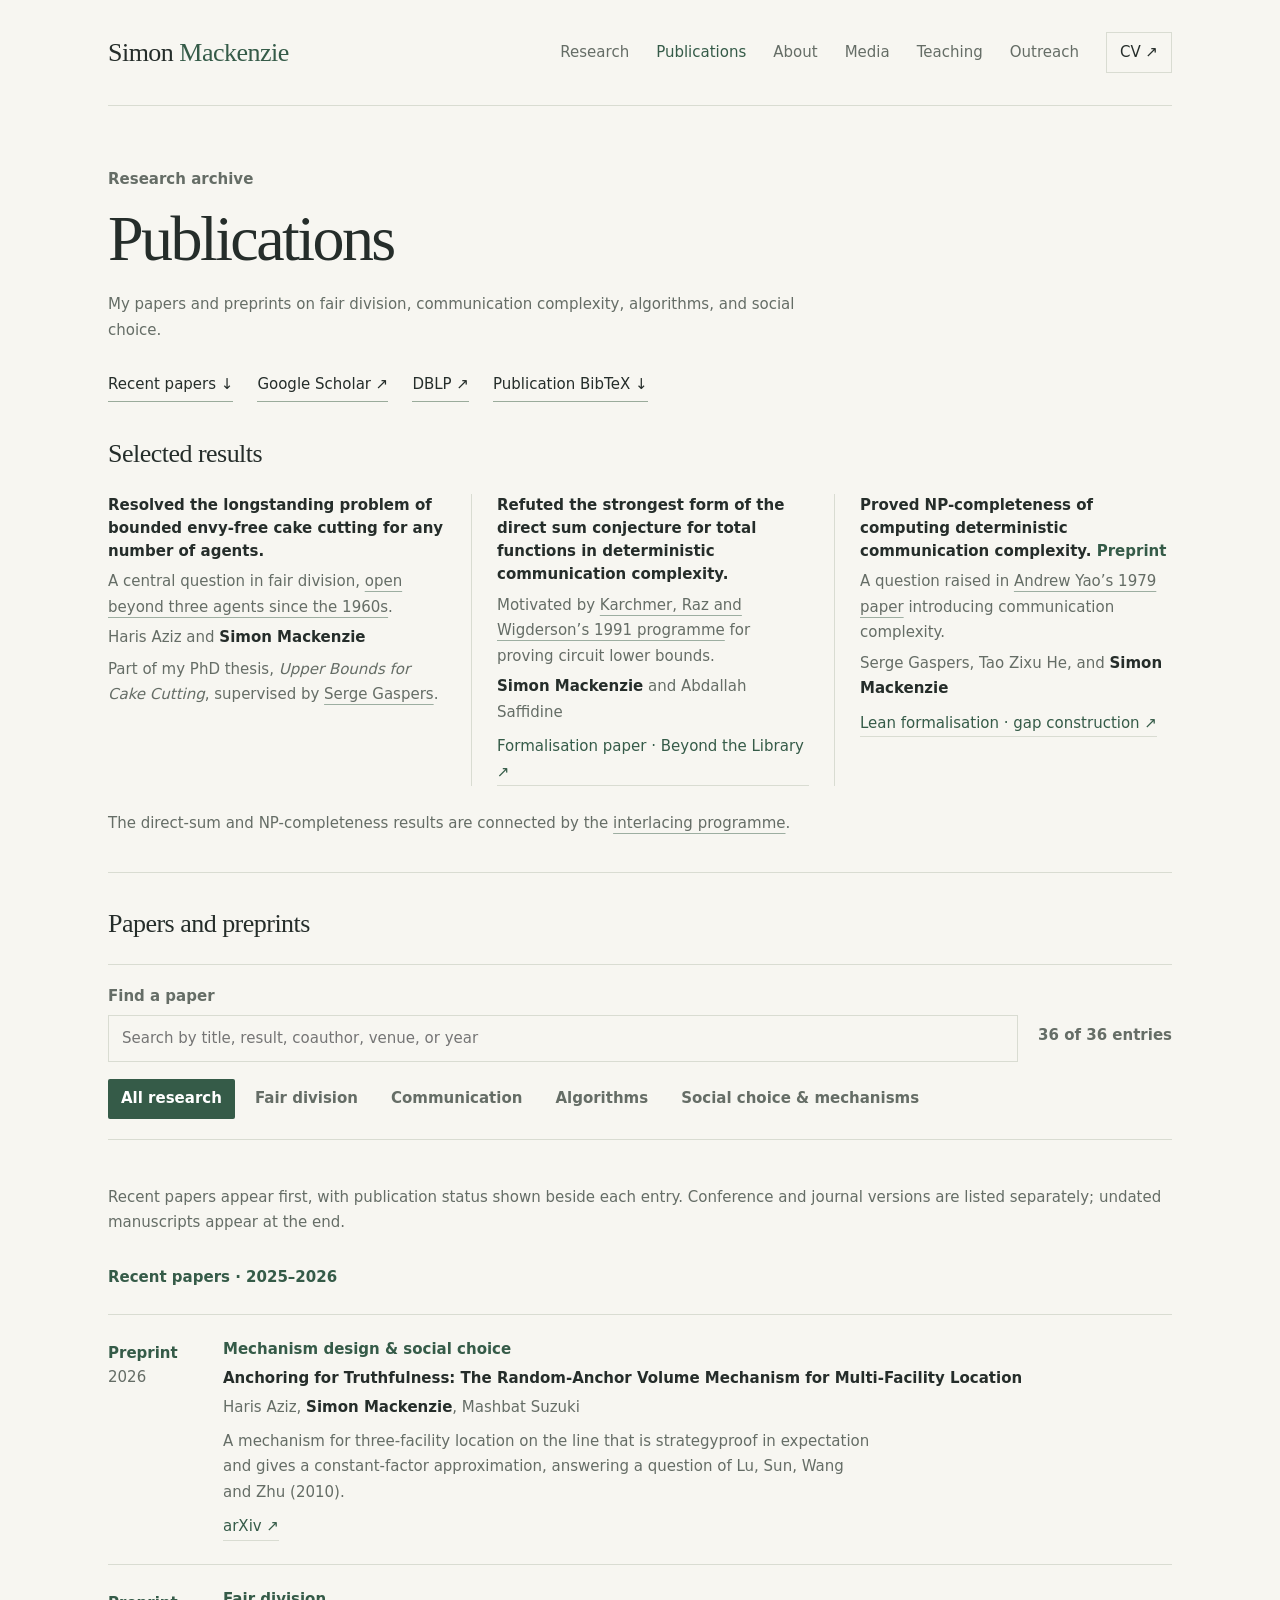
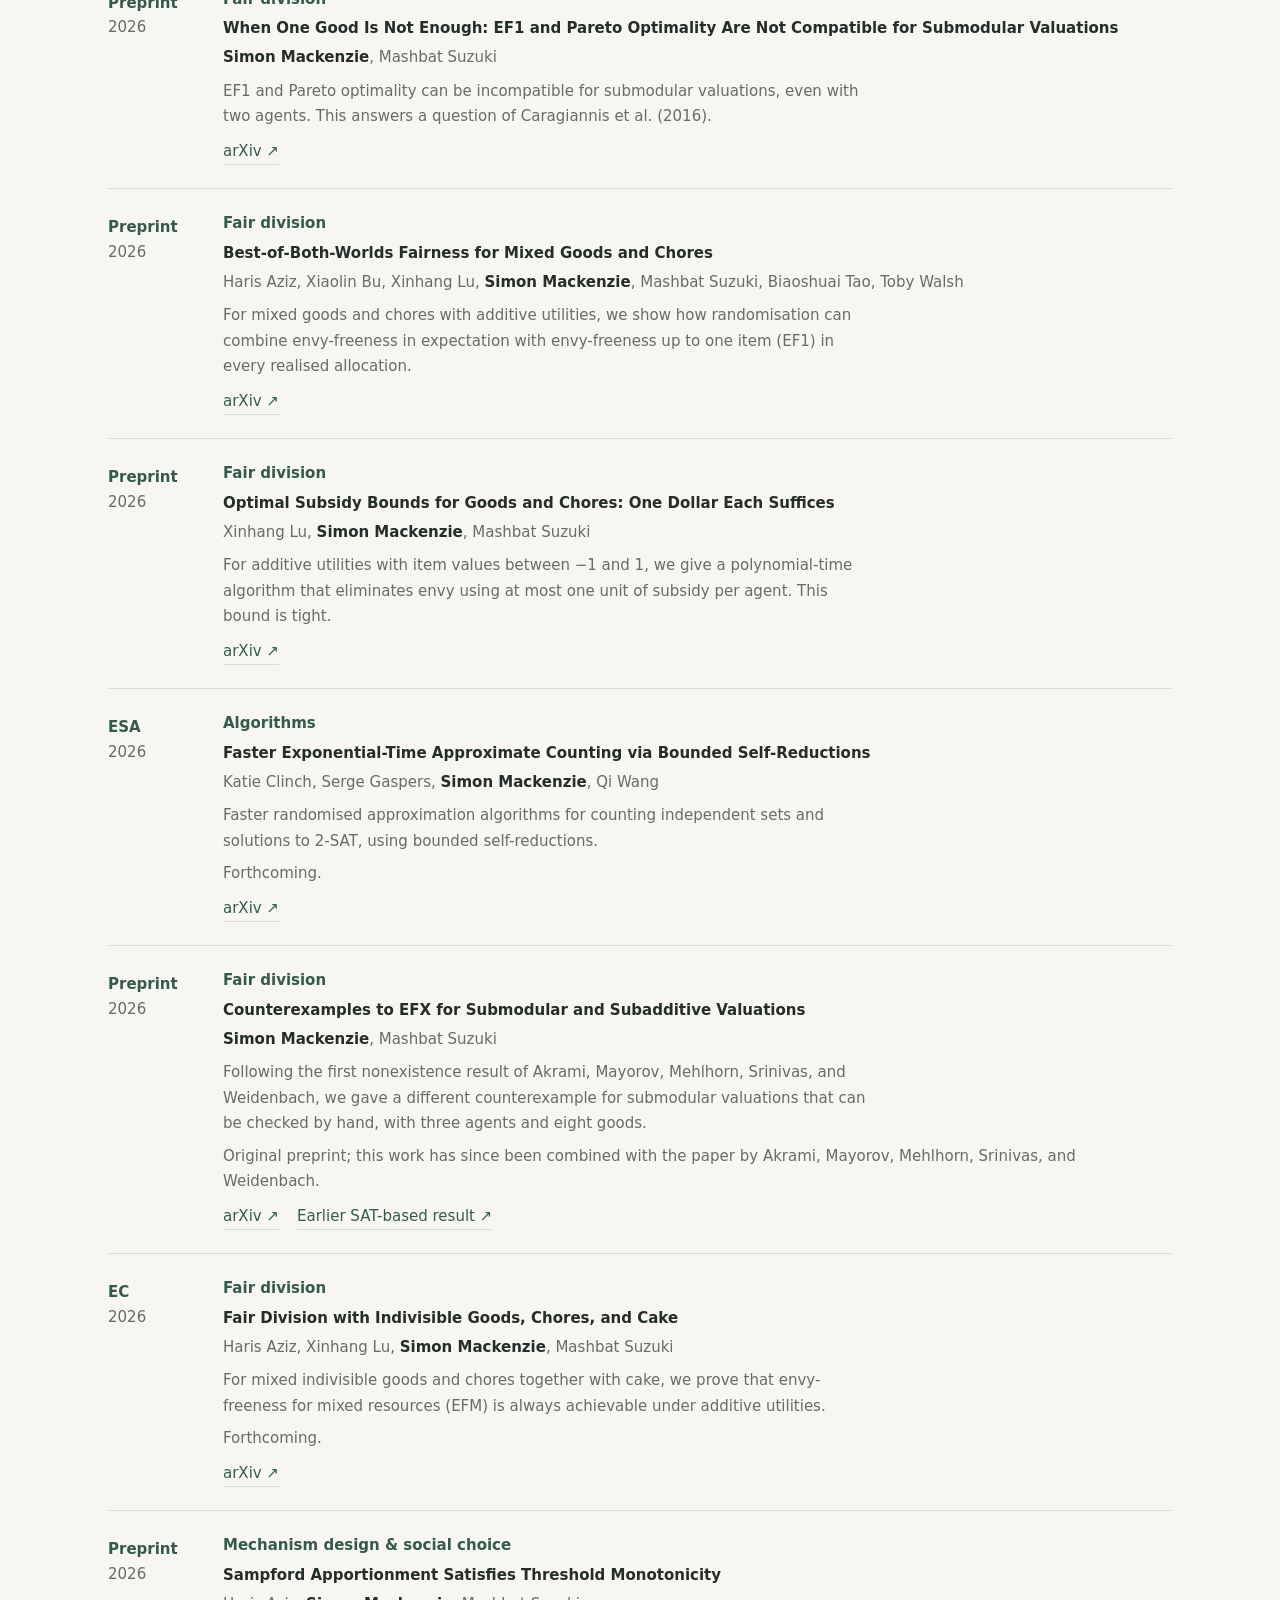
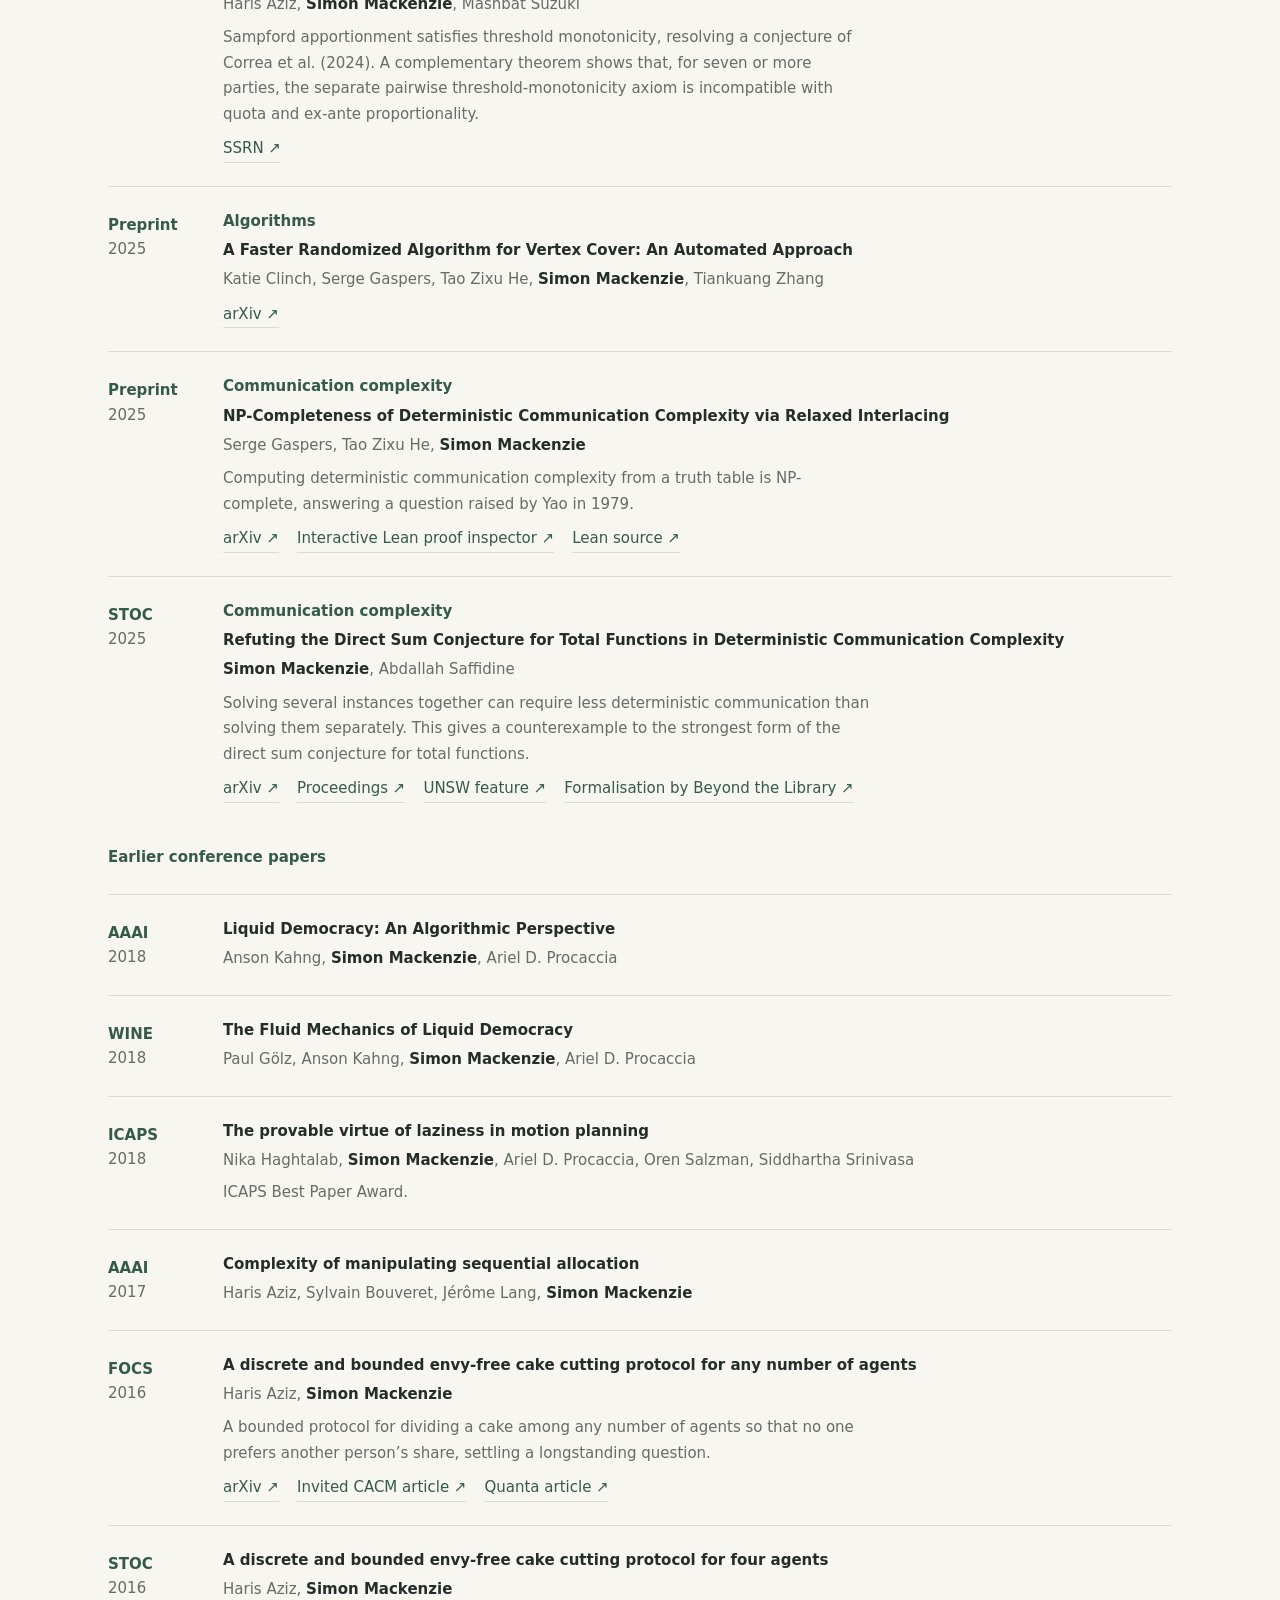
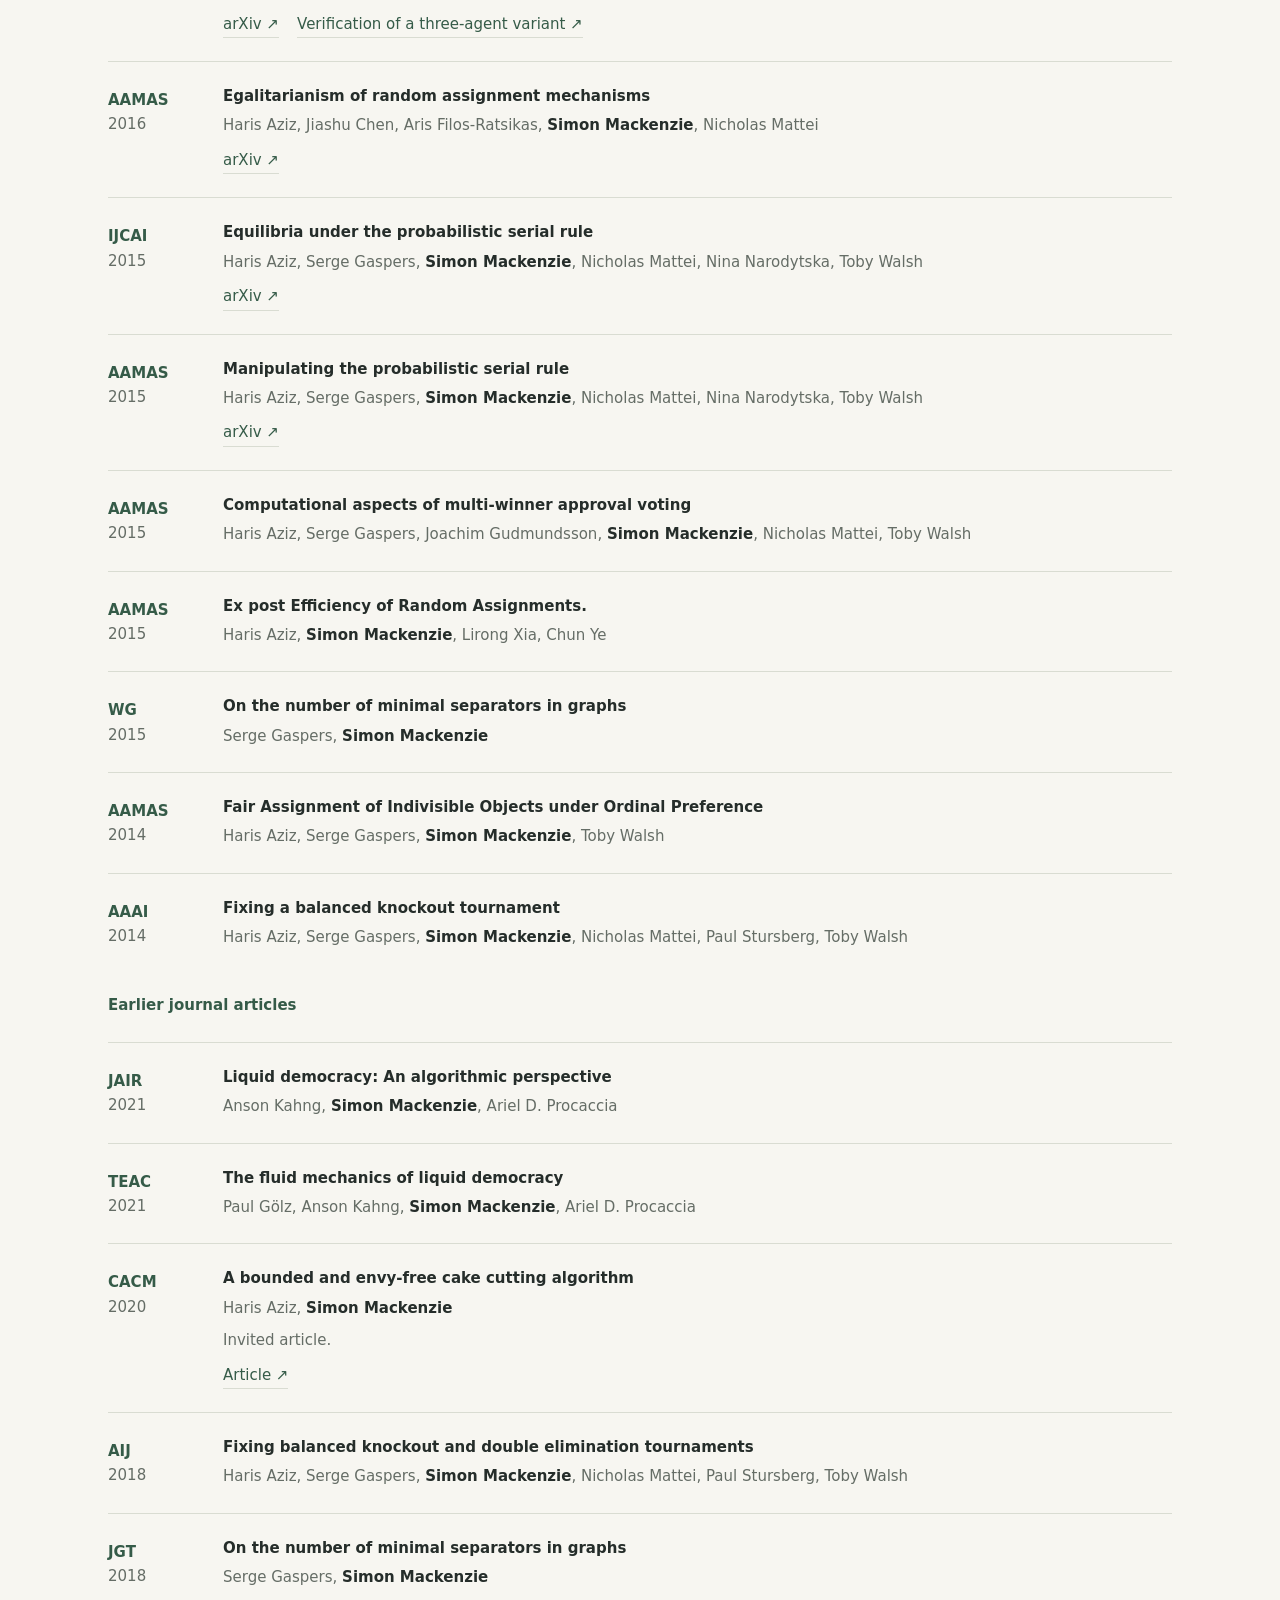
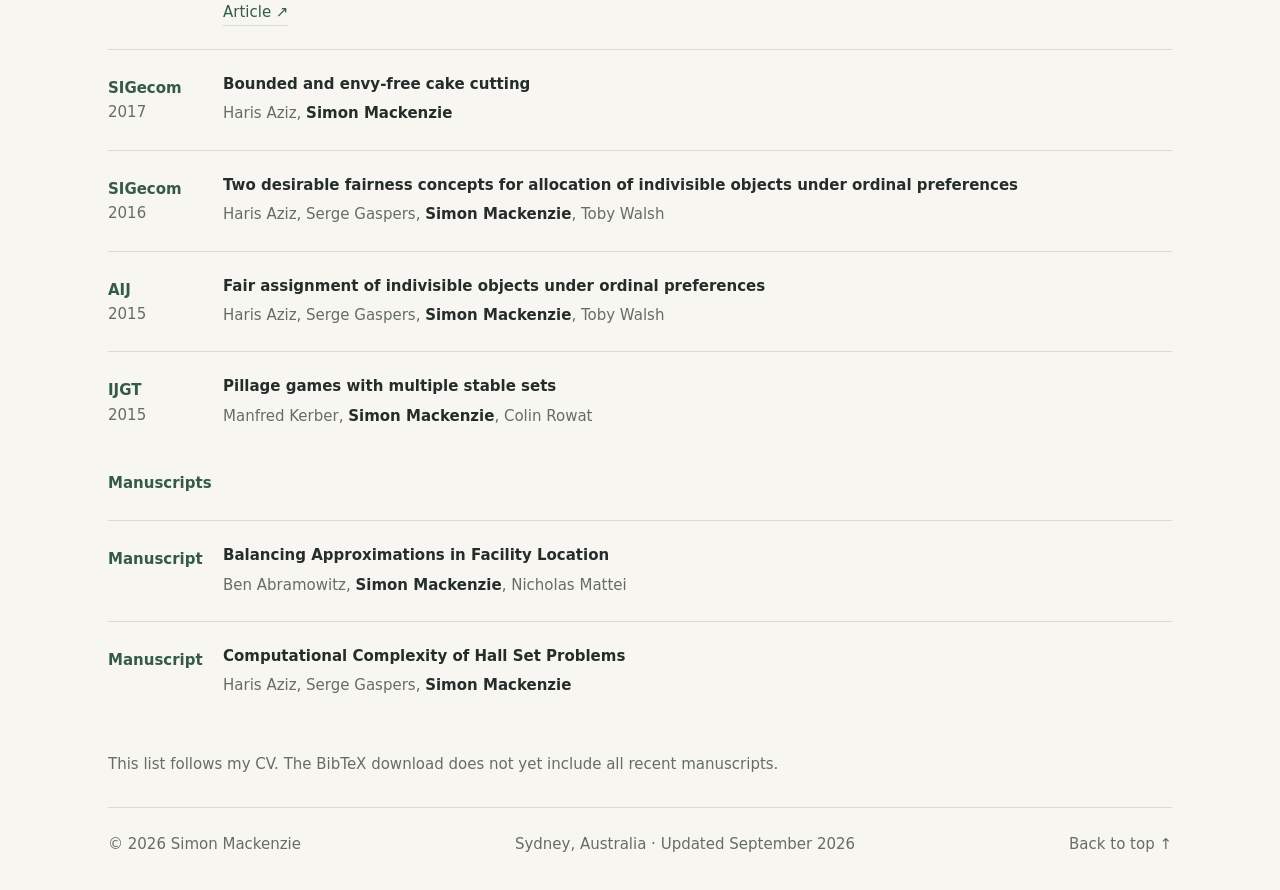
==== publications.html @ 486b1aff "Add the Sampford apportionment result" ====
<!doctype html><html lang="en" id="top"><head><meta charset="utf-8"><meta name="viewport" content="width=device-width, initial-scale=1"><title>Publications — Simon Mackenzie</title><meta name="description" content="Simon Mackenzie’s research on bounded envy-free cake cutting, the direct-sum conjecture, and NP-completeness of computing communication complexity (preprint), with recent work in algorithms and fair division."><link rel="stylesheet" href="./styles.css?v=20260901b"><meta property="og:type" content="website"><meta property="og:title" content="Publications — Simon Mackenzie"><meta property="og:description" content="Simon Mackenzie’s research on bounded envy-free cake cutting, the direct-sum conjecture, and NP-completeness of computing communication complexity (preprint), with recent work in algorithms and fair division."><meta name="twitter:title" content="Publications — Simon Mackenzie"><meta name="twitter:description" content="Simon Mackenzie’s research on bounded envy-free cake cutting, the direct-sum conjecture, and NP-completeness of computing communication complexity (preprint), with recent work in algorithms and fair division."><meta name="twitter:card" content="summary_large_image"><meta property="og:image" content="https://simonwmackenzie.github.io/og.png"><meta property="og:image:alt" content="Simon Mackenzie — Algorithms, Fair division, Communication complexity"><meta name="twitter:image" content="https://simonwmackenzie.github.io/og.png"><link rel="canonical" href="https://simonwmackenzie.github.io/publications.html"><meta property="og:url" content="https://simonwmackenzie.github.io/publications.html"><link rel="icon" href="./favicon.svg" type="image/svg+xml"><link rel="apple-touch-icon" href="./apple-touch-icon.png"><meta name="theme-color" content="#f7f6f1"><script src="./archive.js" defer></script></head><body><a class="skip" href="#main">Skip to content</a><div class="container"><header class="masthead"><a class="wordmark" href="./index.html">Simon <span class="initial">Mackenzie</span></a><nav class="navigation" aria-label="Main navigation"><a href="./index.html#research">Research</a><a href="./publications.html" aria-current="page">Publications</a><a href="./index.html#about">About</a><a href="./index.html#media">Media</a><a href="./index.html#teaching">Teaching</a><a href="./index.html#outreach">Outreach</a><a class="cv-link" href="./assets/SimonMackenzieCV.pdf">CV <span aria-hidden="true">↗</span></a></nav></header><main id="main"><div class="archive-intro"><p class="eyebrow">Research archive</p><h1>Publications</h1><p>My papers and preprints on fair division, communication complexity, algorithms, and social choice.</p><div class="text-links"><a href="#recent-papers">Recent papers ↓</a><a href="https://scholar.google.com/citations?user=cBUn3E8AAAAJ">Google Scholar <span aria-hidden="true">↗</span></a><a href="https://dblp.org/pid/139/0823.html">DBLP <span aria-hidden="true">↗</span></a><a href="./assets/references.bib" download>Publication BibTeX ↓</a></div></div><section class="archive-highlights" aria-labelledby="highlights-heading"><h2 id="highlights-heading">Selected results</h2><ul class="result-summary" aria-label="Selected research results"><li><a class="result-statement" href="https://arxiv.org/abs/1604.03655">Resolved the longstanding problem of bounded envy-free cake cutting for any number of agents.</a><span class="result-context">A central question in fair division, <a href="https://arxiv.org/abs/1508.05143">open beyond three agents since the 1960s</a>.</span><span class="result-authors">Haris Aziz and <strong>Simon Mackenzie</strong></span><span class="result-context thesis-connection">Part of my PhD thesis, <em>Upper Bounds for Cake Cutting</em>, supervised by <a href="https://serggasp.github.io/">Serge Gaspers</a>.</span></li><li><a class="result-statement" href="https://arxiv.org/abs/2411.19003">Refuted the strongest form of the direct sum conjecture for total functions in deterministic communication complexity.</a><span class="result-context">Motivated by <a href="https://www.math.ias.edu/~avi/PUBLICATIONS/KarchmerRaWi1995.pdf">Karchmer, Raz and Wigderson’s 1991 programme</a> for proving circuit lower bounds.</span><span class="result-authors"><strong>Simon Mackenzie</strong> and Abdallah Saffidine</span><div class="paper-links result-formalisation"><a href="https://arxiv.org/abs/2606.31134">Formalisation paper · Beyond the Library <span aria-hidden="true">↗</span></a></div></li><li><a class="result-statement" href="https://arxiv.org/abs/2508.05597">Proved NP-completeness of computing deterministic communication complexity. <span class="result-status">Preprint</span></a><span class="result-context">A question raised in <a href="https://doi.org/10.1145/800135.804414">Andrew Yao’s 1979 paper</a> introducing communication complexity.</span><span class="result-authors">Serge Gaspers, Tao Zixu He, and <strong>Simon Mackenzie</strong></span><div class="paper-links result-formalisation"><a href="https://simonwmackenzie.github.io/npcc-lean/inspector/">Lean formalisation · gap construction <span aria-hidden="true">↗</span></a></div></li></ul><p class="programme-connection">The direct-sum and NP-completeness results are connected by the <a href="./index.html#interlacing">interlacing programme</a>.</p></section><section class="archive-bibliography" aria-labelledby="bibliography-heading"><h2 id="bibliography-heading">Papers and preprints</h2><div class="archive-controls"><div class="search-line"><div class="search-wrap"><label for="paper-search">Find a paper</label><input type="search" id="paper-search" placeholder="Search by title, result, coauthor, venue, or year" autocomplete="off"></div><p id="paper-count" class="count-label" aria-live="polite" aria-atomic="true">36 entries</p></div><div class="filters" role="group" aria-label="Filter by research area"><button type="button" class="filter" data-filter="all" aria-pressed="true">All research</button><button type="button" class="filter" data-filter="fair-division" aria-pressed="false">Fair division</button><button type="button" class="filter" data-filter="communication" aria-pressed="false">Communication</button><button type="button" class="filter" data-filter="algorithms" aria-pressed="false">Algorithms</button><button type="button" class="filter" data-filter="social-choice" aria-pressed="false">Social choice &amp; mechanisms</button></div></div><noscript><p class="archive-footer">All papers are listed below. Turn on JavaScript to use search and filters.</p></noscript><p class="archive-footer">Recent papers appear first, with publication status shown beside each entry. Conference and journal versions are listed separately; undated manuscripts appear at the end.</p><div id="no-results" class="empty-state" hidden>No papers match this search.<button type="button" id="clear-filters">Clear search and filters</button></div><section class="archive-group recent-papers" id="recent-papers" data-group="recent" aria-labelledby="recent-heading"><h2 id="recent-heading">Recent papers <span>· 2025–2026</span></h2><ol class="papers"><li class="paper" data-paper="aziz2026anchor" data-topic="social-choice" data-search="Anchoring for Truthfulness: The Random-Anchor Volume Mechanism for Multi-Facility Location Haris Aziz Simon Mackenzie Mashbat Suzuki 2026 Preprint preprint  A mechanism for three-facility location on the line that is strategyproof in expectation and gives a constant-factor approximation, answering a question of Lu, Sun, Wang and Zhu (2010)."><div class="paper-meta"><strong>Preprint</strong>2026</div><div><p class="paper-area">Mechanism design &amp; social choice</p><h3><a href="https://arxiv.org/abs/2608.16550">Anchoring for Truthfulness: The Random-Anchor Volume Mechanism for Multi-Facility Location</a></h3><p class="authors">Haris Aziz, <strong>Simon Mackenzie</strong>, Mashbat Suzuki</p><p class="paper-description">A mechanism for three-facility location on the line that is strategyproof in expectation and gives a constant-factor approximation, answering a question of Lu, Sun, Wang and Zhu (2010).</p><div class="paper-links"><a href="https://arxiv.org/abs/2608.16550">arXiv <span aria-hidden="true">↗</span></a></div></div></li><li class="paper" data-paper="mackenzie2026ef1" data-topic="fair-division" data-search="When One Good Is Not Enough: EF1 and Pareto Optimality Are Not Compatible for Submodular Valuations Simon Mackenzie Mashbat Suzuki 2026 Preprint preprint  EF1 and Pareto optimality can be incompatible for submodular valuations, even with two agents. This answers a question of Caragiannis et al. (2016)."><div class="paper-meta"><strong>Preprint</strong>2026</div><div><p class="paper-area">Fair division</p><h3><a href="https://arxiv.org/abs/2607.17811">When One Good Is Not Enough: EF1 and Pareto Optimality Are Not Compatible for Submodular Valuations</a></h3><p class="authors"><strong>Simon Mackenzie</strong>, Mashbat Suzuki</p><p class="paper-description">EF1 and Pareto optimality can be incompatible for submodular valuations, even with two agents. This answers a question of Caragiannis et al. (2016).</p><div class="paper-links"><a href="https://arxiv.org/abs/2607.17811">arXiv <span aria-hidden="true">↗</span></a></div></div></li><li class="paper" data-paper="aziz2026best" data-topic="fair-division" data-search="Best-of-Both-Worlds Fairness for Mixed Goods and Chores Haris Aziz Xiaolin Bu Xinhang Lu Simon Mackenzie Mashbat Suzuki Biaoshuai Tao Toby Walsh 2026 Preprint preprint  For mixed goods and chores with additive utilities, we show how randomisation can combine envy-freeness in expectation with envy-freeness up to one item (EF1) in every realised allocation."><div class="paper-meta"><strong>Preprint</strong>2026</div><div><p class="paper-area">Fair division</p><h3><a href="https://arxiv.org/abs/2607.10232">Best-of-Both-Worlds Fairness for Mixed Goods and Chores</a></h3><p class="authors">Haris Aziz, Xiaolin Bu, Xinhang Lu, <strong>Simon Mackenzie</strong>, Mashbat Suzuki, Biaoshuai Tao, Toby Walsh</p><p class="paper-description">For mixed goods and chores with additive utilities, we show how randomisation can combine envy-freeness in expectation with envy-freeness up to one item (EF1) in every realised allocation.</p><div class="paper-links"><a href="https://arxiv.org/abs/2607.10232">arXiv <span aria-hidden="true">↗</span></a></div></div></li><li class="paper" data-paper="lu2026subsidy" data-topic="fair-division" data-search="Optimal Subsidy Bounds for Goods and Chores: One Dollar Each Suffices Xinhang Lu Simon Mackenzie Mashbat Suzuki 2026 Preprint preprint  For additive utilities with item values between −1 and 1, we give a polynomial-time algorithm that eliminates envy using at most one unit of subsidy per agent. This bound is tight."><div class="paper-meta"><strong>Preprint</strong>2026</div><div><p class="paper-area">Fair division</p><h3><a href="https://arxiv.org/abs/2607.10089">Optimal Subsidy Bounds for Goods and Chores: One Dollar Each Suffices</a></h3><p class="authors">Xinhang Lu, <strong>Simon Mackenzie</strong>, Mashbat Suzuki</p><p class="paper-description">For additive utilities with item values between −1 and 1, we give a polynomial-time algorithm that eliminates envy using at most one unit of subsidy per agent. This bound is tight.</p><div class="paper-links"><a href="https://arxiv.org/abs/2607.10089">arXiv <span aria-hidden="true">↗</span></a></div></div></li><li class="paper" data-paper="clinch2026counting" data-topic="algorithms" data-search="Faster Exponential-Time Approximate Counting via Bounded Self-Reductions Katie Clinch Serge Gaspers Simon Mackenzie Qi Wang 2026 ESA conference Forthcoming. Faster randomised approximation algorithms for counting independent sets and solutions to 2-SAT, using bounded self-reductions."><div class="paper-meta"><strong>ESA</strong>2026</div><div><p class="paper-area">Algorithms</p><h3><a href="https://arxiv.org/abs/2607.06393">Faster Exponential-Time Approximate Counting via Bounded Self-Reductions</a></h3><p class="authors">Katie Clinch, Serge Gaspers, <strong>Simon Mackenzie</strong>, Qi Wang</p><p class="paper-description">Faster randomised approximation algorithms for counting independent sets and solutions to 2-SAT, using bounded self-reductions.</p><p class="paper-note">Forthcoming.</p><div class="paper-links"><a href="https://arxiv.org/abs/2607.06393">arXiv <span aria-hidden="true">↗</span></a></div></div></li><li class="paper" data-paper="mackenzie2026efx" data-topic="fair-division" data-search="Counterexamples to EFX for Submodular and Subadditive Valuations Simon Mackenzie Mashbat Suzuki 2026 Preprint preprint Original preprint; this work has since been combined with the paper by Akrami, Mayorov, Mehlhorn, Srinivas, and Weidenbach. Following the first nonexistence result of Akrami, Mayorov, Mehlhorn, Srinivas, and Weidenbach, we gave a different counterexample for submodular valuations that can be checked by hand, with three agents and eight goods."><div class="paper-meta"><strong>Preprint</strong>2026</div><div><p class="paper-area">Fair division</p><h3><a href="https://arxiv.org/abs/2605.06451">Counterexamples to EFX for Submodular and Subadditive Valuations</a></h3><p class="authors"><strong>Simon Mackenzie</strong>, Mashbat Suzuki</p><p class="paper-description">Following the first nonexistence result of Akrami, Mayorov, Mehlhorn, Srinivas, and Weidenbach, we gave a different counterexample for submodular valuations that can be checked by hand, with three agents and eight goods.</p><p class="paper-note">Original preprint; this work has since been combined with the paper by Akrami, Mayorov, Mehlhorn, Srinivas, and Weidenbach.</p><div class="paper-links"><a href="https://arxiv.org/abs/2605.06451">arXiv <span aria-hidden="true">↗</span></a><a href="https://arxiv.org/abs/2604.18216">Earlier SAT-based result <span aria-hidden="true">↗</span></a></div></div></li><li class="paper" data-paper="aziz2026fairdivision" data-topic="fair-division" data-search="Fair Division with Indivisible Goods, Chores, and Cake Haris Aziz Xinhang Lu Simon Mackenzie Mashbat Suzuki 2026 EC conference Forthcoming. For mixed indivisible goods and chores together with cake, we prove that envy-freeness for mixed resources (EFM) is always achievable under additive utilities."><div class="paper-meta"><strong>EC</strong>2026</div><div><p class="paper-area">Fair division</p><h3><a href="https://arxiv.org/abs/2511.04891">Fair Division with Indivisible Goods, Chores, and Cake</a></h3><p class="authors">Haris Aziz, Xinhang Lu, <strong>Simon Mackenzie</strong>, Mashbat Suzuki</p><p class="paper-description">For mixed indivisible goods and chores together with cake, we prove that envy-freeness for mixed resources (EFM) is always achievable under additive utilities.</p><p class="paper-note">Forthcoming.</p><div class="paper-links"><a href="https://arxiv.org/abs/2511.04891">arXiv <span aria-hidden="true">↗</span></a></div></div></li><li class="paper" data-paper="aziz2026sampford" data-topic="social-choice" data-search="Sampford Apportionment Satisfies Threshold Monotonicity Haris Aziz Simon Mackenzie Mashbat Suzuki 2026 Preprint preprint  Sampford apportionment satisfies threshold monotonicity, resolving a conjecture of Correa et al. (2024). A complementary theorem shows that, for seven or more parties, the separate pairwise threshold-monotonicity axiom is incompatible with quota and ex-ante proportionality."><div class="paper-meta"><strong>Preprint</strong>2026</div><div><p class="paper-area">Mechanism design &amp; social choice</p><h3><a href="https://papers.ssrn.com/sol3/papers.cfm?abstract_id=7346803">Sampford Apportionment Satisfies Threshold Monotonicity</a></h3><p class="authors">Haris Aziz, <strong>Simon Mackenzie</strong>, Mashbat Suzuki</p><p class="paper-description">Sampford apportionment satisfies threshold monotonicity, resolving a conjecture of Correa et al. (2024). A complementary theorem shows that, for seven or more parties, the separate pairwise threshold-monotonicity axiom is incompatible with quota and ex-ante proportionality.</p><div class="paper-links"><a href="https://papers.ssrn.com/sol3/papers.cfm?abstract_id=7346803">SSRN <span aria-hidden="true">↗</span></a></div></div></li><li class="paper" data-paper="clinch2025vertexcover" data-topic="algorithms" data-search="A Faster Randomized Algorithm for Vertex Cover: An Automated Approach Katie Clinch Serge Gaspers Tao Zixu He Simon Mackenzie Tiankuang Zhang 2025 Preprint preprint  "><div class="paper-meta"><strong>Preprint</strong>2025</div><div><p class="paper-area">Algorithms</p><h3><a href="https://arxiv.org/abs/2510.09027">A Faster Randomized Algorithm for Vertex Cover: An Automated Approach</a></h3><p class="authors">Katie Clinch, Serge Gaspers, Tao Zixu He, <strong>Simon Mackenzie</strong>, Tiankuang Zhang</p><div class="paper-links"><a href="https://arxiv.org/abs/2510.09027">arXiv <span aria-hidden="true">↗</span></a></div></div></li><li class="paper" data-paper="gaspers2025interlacing" data-topic="communication" data-search="NP-Completeness of Deterministic Communication Complexity via Relaxed Interlacing Serge Gaspers Tao Zixu He Simon Mackenzie 2025 Preprint preprint  Computing deterministic communication complexity from a truth table is NP-complete, answering a question raised by Yao in 1979."><div class="paper-meta"><strong>Preprint</strong>2025</div><div><p class="paper-area">Communication complexity</p><h3><a href="https://arxiv.org/abs/2508.05597">NP-Completeness of Deterministic Communication Complexity via Relaxed Interlacing</a></h3><p class="authors">Serge Gaspers, Tao Zixu He, <strong>Simon Mackenzie</strong></p><p class="paper-description">Computing deterministic communication complexity from a truth table is NP-complete, answering a question raised by Yao in 1979.</p><div class="paper-links"><a href="https://arxiv.org/abs/2508.05597">arXiv <span aria-hidden="true">↗</span></a><a href="https://simonwmackenzie.github.io/npcc-lean/inspector/">Interactive Lean proof inspector <span aria-hidden="true">↗</span></a><a href="https://github.com/simonwmackenzie/npcc-lean">Lean source <span aria-hidden="true">↗</span></a></div></div></li><li class="paper" data-paper="mackenzie2025refuting" data-topic="communication" data-search="Refuting the Direct Sum Conjecture for Total Functions in Deterministic Communication Complexity Simon Mackenzie Abdallah Saffidine 2025 STOC conference  Solving several instances together can require less deterministic communication than solving them separately. This gives a counterexample to the strongest form of the direct sum conjecture for total functions."><div class="paper-meta"><strong>STOC</strong>2025</div><div><p class="paper-area">Communication complexity</p><h3><a href="https://arxiv.org/abs/2411.19003">Refuting the Direct Sum Conjecture for Total Functions in Deterministic Communication Complexity</a></h3><p class="authors"><strong>Simon Mackenzie</strong>, Abdallah Saffidine</p><p class="paper-description">Solving several instances together can require less deterministic communication than solving them separately. This gives a counterexample to the strongest form of the direct sum conjecture for total functions.</p><div class="paper-links"><a href="https://arxiv.org/abs/2411.19003">arXiv <span aria-hidden="true">↗</span></a><a href="https://dl.acm.org/doi/10.1145/3717823.3718148">Proceedings <span aria-hidden="true">↗</span></a><a href="https://www.unsw.edu.au/news/2025/03/communication-complexity--why-a-new-mathematical-formula-could-h">UNSW feature <span aria-hidden="true">↗</span></a><a href="https://beyondthelibrary.github.io/formal_arxiv/p/Refuting/">Formalisation by Beyond the Library <span aria-hidden="true">↗</span></a></div></div></li></ol></section><section class="archive-group" data-group="conference" aria-labelledby="conference-heading"><h2 id="conference-heading">Earlier conference papers</h2><ol class="papers"><li class="paper" data-paper="kahng2021liquidconf" data-topic="social-choice" data-search="Liquid Democracy: An Algorithmic Perspective Anson Kahng Simon Mackenzie Ariel D. Procaccia 2018 AAAI conference  "><div class="paper-meta"><strong>AAAI</strong>2018</div><div><h3>Liquid Democracy: An Algorithmic Perspective</h3><p class="authors">Anson Kahng, <strong>Simon Mackenzie</strong>, Ariel D. Procaccia</p></div></li><li class="paper" data-paper="goelz2018fluid" data-topic="social-choice" data-search="The Fluid Mechanics of Liquid Democracy Paul Gölz Anson Kahng Simon Mackenzie Ariel D. Procaccia 2018 WINE conference  "><div class="paper-meta"><strong>WINE</strong>2018</div><div><h3>The Fluid Mechanics of Liquid Democracy</h3><p class="authors">Paul Gölz, Anson Kahng, <strong>Simon Mackenzie</strong>, Ariel D. Procaccia</p></div></li><li class="paper" data-paper="haghtalab2018provable" data-topic="algorithms" data-search="The provable virtue of laziness in motion planning Nika Haghtalab Simon Mackenzie Ariel D. Procaccia Oren Salzman Siddhartha Srinivasa 2018 ICAPS conference ICAPS Best Paper Award. "><div class="paper-meta"><strong>ICAPS</strong>2018</div><div><h3>The provable virtue of laziness in motion planning</h3><p class="authors">Nika Haghtalab, <strong>Simon Mackenzie</strong>, Ariel D. Procaccia, Oren Salzman, Siddhartha Srinivasa</p><p class="paper-note">ICAPS Best Paper Award.</p></div></li><li class="paper" data-paper="aziz2017complexity" data-topic="social-choice" data-search="Complexity of manipulating sequential allocation Haris Aziz Sylvain Bouveret Jérôme Lang Simon Mackenzie 2017 AAAI conference  "><div class="paper-meta"><strong>AAAI</strong>2017</div><div><h3>Complexity of manipulating sequential allocation</h3><p class="authors">Haris Aziz, Sylvain Bouveret, Jérôme Lang, <strong>Simon Mackenzie</strong></p></div></li><li class="paper" data-paper="aziz2016discrete" data-topic="fair-division" data-search="A discrete and bounded envy-free cake cutting protocol for any number of agents Haris Aziz Simon Mackenzie 2016 FOCS conference  A bounded protocol for dividing a cake among any number of agents so that no one prefers another person’s share, settling a longstanding question."><div class="paper-meta"><strong>FOCS</strong>2016</div><div><h3><a href="https://arxiv.org/abs/1604.03655">A discrete and bounded envy-free cake cutting protocol for any number of agents</a></h3><p class="authors">Haris Aziz, <strong>Simon Mackenzie</strong></p><p class="paper-description">A bounded protocol for dividing a cake among any number of agents so that no one prefers another person’s share, settling a longstanding question.</p><div class="paper-links"><a href="https://arxiv.org/abs/1604.03655">arXiv <span aria-hidden="true">↗</span></a><a href="https://dl.acm.org/doi/10.1145/3382129">Invited CACM article <span aria-hidden="true">↗</span></a><a href="https://www.quantamagazine.org/new-algorithm-solves-cake-cutting-problem-20161006/">Quanta article <span aria-hidden="true">↗</span></a></div></div></li><li class="paper" data-paper="aziz2016discretefour" data-topic="fair-division" data-search="A discrete and bounded envy-free cake cutting protocol for four agents Haris Aziz Simon Mackenzie 2016 STOC conference  "><div class="paper-meta"><strong>STOC</strong>2016</div><div><h3><a href="https://arxiv.org/abs/1508.05143">A discrete and bounded envy-free cake cutting protocol for four agents</a></h3><p class="authors">Haris Aziz, <strong>Simon Mackenzie</strong></p><div class="paper-links"><a href="https://arxiv.org/abs/1508.05143">arXiv <span aria-hidden="true">↗</span></a><a href="https://arxiv.org/abs/2405.14068">Verification of a three-agent variant <span aria-hidden="true">↗</span></a></div></div></li><li class="paper" data-paper="aziz2015egalitarianism" data-topic="social-choice" data-search="Egalitarianism of random assignment mechanisms Haris Aziz Jiashu Chen Aris Filos-Ratsikas Simon Mackenzie Nicholas Mattei 2016 AAMAS conference  "><div class="paper-meta"><strong>AAMAS</strong>2016</div><div><h3><a href="https://arxiv.org/abs/1507.06827">Egalitarianism of random assignment mechanisms</a></h3><p class="authors">Haris Aziz, Jiashu Chen, Aris Filos-Ratsikas, <strong>Simon Mackenzie</strong>, Nicholas Mattei</p><div class="paper-links"><a href="https://arxiv.org/abs/1507.06827">arXiv <span aria-hidden="true">↗</span></a></div></div></li><li class="paper" data-paper="aziz2015equilibria" data-topic="social-choice" data-search="Equilibria under the probabilistic serial rule Haris Aziz Serge Gaspers Simon Mackenzie Nicholas Mattei Nina Narodytska Toby Walsh 2015 IJCAI conference  "><div class="paper-meta"><strong>IJCAI</strong>2015</div><div><h3><a href="https://arxiv.org/abs/1502.04888">Equilibria under the probabilistic serial rule</a></h3><p class="authors">Haris Aziz, Serge Gaspers, <strong>Simon Mackenzie</strong>, Nicholas Mattei, Nina Narodytska, Toby Walsh</p><div class="paper-links"><a href="https://arxiv.org/abs/1502.04888">arXiv <span aria-hidden="true">↗</span></a></div></div></li><li class="paper" data-paper="aziz2015manipulating" data-topic="social-choice" data-search="Manipulating the probabilistic serial rule Haris Aziz Serge Gaspers Simon Mackenzie Nicholas Mattei Nina Narodytska Toby Walsh 2015 AAMAS conference  "><div class="paper-meta"><strong>AAMAS</strong>2015</div><div><h3><a href="https://arxiv.org/abs/1501.06626">Manipulating the probabilistic serial rule</a></h3><p class="authors">Haris Aziz, Serge Gaspers, <strong>Simon Mackenzie</strong>, Nicholas Mattei, Nina Narodytska, Toby Walsh</p><div class="paper-links"><a href="https://arxiv.org/abs/1501.06626">arXiv <span aria-hidden="true">↗</span></a></div></div></li><li class="paper" data-paper="aziz2014computational" data-topic="social-choice" data-search="Computational aspects of multi-winner approval voting Haris Aziz Serge Gaspers Joachim Gudmundsson Simon Mackenzie Nicholas Mattei Toby Walsh 2015 AAMAS conference  "><div class="paper-meta"><strong>AAMAS</strong>2015</div><div><h3>Computational aspects of multi-winner approval voting</h3><p class="authors">Haris Aziz, Serge Gaspers, Joachim Gudmundsson, <strong>Simon Mackenzie</strong>, Nicholas Mattei, Toby Walsh</p></div></li><li class="paper" data-paper="aziz2015ex" data-topic="social-choice" data-search="Ex post Efficiency of Random Assignments. Haris Aziz Simon Mackenzie Lirong Xia Chun Ye 2015 AAMAS conference  "><div class="paper-meta"><strong>AAMAS</strong>2015</div><div><h3>Ex post Efficiency of Random Assignments.</h3><p class="authors">Haris Aziz, <strong>Simon Mackenzie</strong>, Lirong Xia, Chun Ye</p></div></li><li class="paper" data-paper="gaspers2015number" data-topic="algorithms" data-search="On the number of minimal separators in graphs Serge Gaspers Simon Mackenzie 2015 WG conference  "><div class="paper-meta"><strong>WG</strong>2015</div><div><h3>On the number of minimal separators in graphs</h3><p class="authors">Serge Gaspers, <strong>Simon Mackenzie</strong></p></div></li><li class="paper" data-paper="haris2014fair" data-topic="fair-division" data-search="Fair Assignment of Indivisible Objects under Ordinal Preference Haris Aziz Serge Gaspers Simon Mackenzie Toby Walsh 2014 AAMAS conference  "><div class="paper-meta"><strong>AAMAS</strong>2014</div><div><h3>Fair Assignment of Indivisible Objects under Ordinal Preference</h3><p class="authors">Haris Aziz, Serge Gaspers, <strong>Simon Mackenzie</strong>, Toby Walsh</p></div></li><li class="paper" data-paper="aziz2014fixing" data-topic="social-choice" data-search="Fixing a balanced knockout tournament Haris Aziz Serge Gaspers Simon Mackenzie Nicholas Mattei Paul Stursberg Toby Walsh 2014 AAAI conference  "><div class="paper-meta"><strong>AAAI</strong>2014</div><div><h3>Fixing a balanced knockout tournament</h3><p class="authors">Haris Aziz, Serge Gaspers, <strong>Simon Mackenzie</strong>, Nicholas Mattei, Paul Stursberg, Toby Walsh</p></div></li></ol></section><section class="archive-group" data-group="journal" aria-labelledby="journal-heading"><h2 id="journal-heading">Earlier journal articles</h2><ol class="papers"><li class="paper" data-paper="kahng2021liquid" data-topic="social-choice" data-search="Liquid democracy: An algorithmic perspective Anson Kahng Simon Mackenzie Ariel D. Procaccia 2021 JAIR journal  "><div class="paper-meta"><strong>JAIR</strong>2021</div><div><h3>Liquid democracy: An algorithmic perspective</h3><p class="authors">Anson Kahng, <strong>Simon Mackenzie</strong>, Ariel D. Procaccia</p></div></li><li class="paper" data-paper="golz2021fluid" data-topic="social-choice" data-search="The fluid mechanics of liquid democracy Paul Gölz Anson Kahng Simon Mackenzie Ariel D. Procaccia 2021 TEAC journal  "><div class="paper-meta"><strong>TEAC</strong>2021</div><div><h3>The fluid mechanics of liquid democracy</h3><p class="authors">Paul Gölz, Anson Kahng, <strong>Simon Mackenzie</strong>, Ariel D. Procaccia</p></div></li><li class="paper" data-paper="aziz2020bounded" data-topic="fair-division" data-search="A bounded and envy-free cake cutting algorithm Haris Aziz Simon Mackenzie 2020 CACM journal Invited article. "><div class="paper-meta"><strong>CACM</strong>2020</div><div><h3><a href="https://dl.acm.org/doi/10.1145/3382129">A bounded and envy-free cake cutting algorithm</a></h3><p class="authors">Haris Aziz, <strong>Simon Mackenzie</strong></p><p class="paper-note">Invited article.</p><div class="paper-links"><a href="https://dl.acm.org/doi/10.1145/3382129">Article <span aria-hidden="true">↗</span></a></div></div></li><li class="paper" data-paper="aziz2018fixing" data-topic="social-choice" data-search="Fixing balanced knockout and double elimination tournaments Haris Aziz Serge Gaspers Simon Mackenzie Nicholas Mattei Paul Stursberg Toby Walsh 2018 AIJ journal  "><div class="paper-meta"><strong>AIJ</strong>2018</div><div><h3>Fixing balanced knockout and double elimination tournaments</h3><p class="authors">Haris Aziz, Serge Gaspers, <strong>Simon Mackenzie</strong>, Nicholas Mattei, Paul Stursberg, Toby Walsh</p></div></li><li class="paper" data-paper="https://doi.org/10.1002/jgt.22179" data-topic="algorithms" data-search="On the number of minimal separators in graphs Serge Gaspers Simon Mackenzie 2018 JGT journal  "><div class="paper-meta"><strong>JGT</strong>2018</div><div><h3><a href="https://doi.org/10.1002/jgt.22179">On the number of minimal separators in graphs</a></h3><p class="authors">Serge Gaspers, <strong>Simon Mackenzie</strong></p><div class="paper-links"><a href="https://doi.org/10.1002/jgt.22179">Article <span aria-hidden="true">↗</span></a></div></div></li><li class="paper" data-paper="aziz2017bounded" data-topic="fair-division" data-search="Bounded and envy-free cake cutting Haris Aziz Simon Mackenzie 2017 SIGecom journal  "><div class="paper-meta"><strong>SIGecom</strong>2017</div><div><h3>Bounded and envy-free cake cutting</h3><p class="authors">Haris Aziz, <strong>Simon Mackenzie</strong></p></div></li><li class="paper" data-paper="aziz2016two" data-topic="fair-division" data-search="Two desirable fairness concepts for allocation of indivisible objects under ordinal preferences Haris Aziz Serge Gaspers Simon Mackenzie Toby Walsh 2016 SIGecom journal  "><div class="paper-meta"><strong>SIGecom</strong>2016</div><div><h3>Two desirable fairness concepts for allocation of indivisible objects under ordinal preferences</h3><p class="authors">Haris Aziz, Serge Gaspers, <strong>Simon Mackenzie</strong>, Toby Walsh</p></div></li><li class="paper" data-paper="aziz2015fair" data-topic="fair-division" data-search="Fair assignment of indivisible objects under ordinal preferences Haris Aziz Serge Gaspers Simon Mackenzie Toby Walsh 2015 AIJ journal  "><div class="paper-meta"><strong>AIJ</strong>2015</div><div><h3>Fair assignment of indivisible objects under ordinal preferences</h3><p class="authors">Haris Aziz, Serge Gaspers, <strong>Simon Mackenzie</strong>, Toby Walsh</p></div></li><li class="paper" data-paper="mackenzie2015pillage" data-topic="social-choice" data-search="Pillage games with multiple stable sets Manfred Kerber Simon Mackenzie Colin Rowat 2015 IJGT journal  "><div class="paper-meta"><strong>IJGT</strong>2015</div><div><h3>Pillage games with multiple stable sets</h3><p class="authors">Manfred Kerber, <strong>Simon Mackenzie</strong>, Colin Rowat</p></div></li></ol></section><section class="archive-group" data-group="manuscript" aria-labelledby="manuscript-heading"><h2 id="manuscript-heading">Manuscripts</h2><ol class="papers"><li class="paper" data-paper="abramowitz2026facility" data-topic="social-choice" data-search="Balancing Approximations in Facility Location Ben Abramowitz Simon Mackenzie Nicholas Mattei  Manuscript manuscript  "><div class="paper-meta"><strong>Manuscript</strong></div><div><h3>Balancing Approximations in Facility Location</h3><p class="authors">Ben Abramowitz, <strong>Simon Mackenzie</strong>, Nicholas Mattei</p></div></li><li class="paper" data-paper="aziz2026hall" data-topic="social-choice" data-search="Computational Complexity of Hall Set Problems Haris Aziz Serge Gaspers Simon Mackenzie  Manuscript manuscript  "><div class="paper-meta"><strong>Manuscript</strong></div><div><h3>Computational Complexity of Hall Set Problems</h3><p class="authors">Haris Aziz, Serge Gaspers, <strong>Simon Mackenzie</strong></p></div></li></ol></section><p class="archive-footer">This list follows my CV. The BibTeX download does not yet include all recent manuscripts.</p></section></main><footer class="footer"><span>© 2026 Simon Mackenzie</span><span>Sydney, Australia · Updated September 2026</span><a href="#top">Back to top ↑</a></footer></div></body></html>
---- styles.css ----
:root{--paper:#f7f6f1;--surface:#efeee7;--ink:#252d2a;--muted:#656d66;--accent:#355b48;--line:#d9dcd2;--warm:#a96c43;--serif:Georgia,'Times New Roman',serif;--sans:system-ui,'Segoe UI',Roboto,Helvetica,Arial,sans-serif;color-scheme:light}

/* One typography system: two families, three sizes, five treatments. */
:root{--type-display:clamp(48px,6vw,64px);--type-heading:26px;--type-body:15px}
body,button,input{font-family:var(--sans);font-size:var(--type-body);font-weight:400;font-style:normal;line-height:1.7;letter-spacing:normal}
h1{font-family:var(--serif);font-size:var(--type-display);font-weight:400;font-style:normal;line-height:1.05;letter-spacing:-.04em}
h2,h3,strong,b,.result-statement,.paper h3,.timeline strong,.award-list strong,.eyebrow,.quiet-label,.paper-area,.archive-group>h2,.paper-meta strong,.timeline time,.timeline .period,.outreach-list .outlet,.formal-language,.search-wrap label,.count-label,.filter,.result-status,.all-papers span:first-child,.research-profile .result-summary>li::before,.section-heading h2 .number,.formalisation-related h3 span{font-family:var(--sans);font-size:var(--type-body);font-weight:600;font-style:normal;line-height:1.55;letter-spacing:normal;text-transform:none}
em{font-family:var(--sans);font-size:var(--type-body);font-weight:400;font-style:italic;line-height:1.7;letter-spacing:normal}
.wordmark,.intro .lead,.section-heading h2,.research-item h3,.split h3,.current-work>h3,.contact h2,.contact .email,.formalisation-grid h3,.formalisation-related h3,.explorer-link strong,.archive-highlights>h2,.archive-bibliography>h2,.outreach-list .headline{font-family:var(--serif);font-size:var(--type-heading);font-weight:400;font-style:normal;line-height:1.3;letter-spacing:-.02em}
small{font-size:inherit}
.wordmark .initial{font-style:normal}
*{box-sizing:border-box}html{scroll-behavior:smooth;scroll-padding-top:34px}body{margin:0;background:var(--paper);color:var(--ink);-webkit-font-smoothing:antialiased}a{color:inherit;text-decoration-color:#9daea1;text-underline-offset:5px;text-decoration-thickness:1px}a:hover{color:var(--accent);text-decoration-color:var(--accent)}button,a,input,summary{-webkit-tap-highlight-color:transparent}a:focus-visible,button:focus-visible,input:focus-visible,summary:focus-visible{outline:2px solid var(--accent);outline-offset:5px}::selection{background:#d4e1d3}h1,h2,h3,p{margin:0}button{cursor:pointer}svg{vertical-align:middle}.container{max-width:1160px;margin:0 auto;padding:0 48px}.skip{position:fixed;top:-80px;left:16px;z-index:20;background:var(--ink);color:white;padding:10px 18px}.skip:focus{top:10px}.masthead{display:flex;align-items:center;justify-content:space-between;gap:24px;min-height:106px;border-bottom:1px solid var(--line)}.wordmark{text-decoration:none;white-space:nowrap}.wordmark .initial{color:var(--accent)}.navigation{display:flex;align-items:center;gap:27px}.navigation a{text-decoration:none;color:var(--muted)}.navigation a:hover,.navigation a[aria-current=page]{color:var(--accent)}.navigation .cv-link{border:1px solid var(--line);padding:7px 13px;color:var(--ink)}.eyebrow{color:var(--accent)}.hero{display:grid;grid-template-columns:1fr 1fr;gap:72px;padding:78px 0 68px;align-items:start}.hero h1{margin:20px 0 26px}.role{color:var(--muted)}.role strong{color:var(--ink);}.intro{padding-top:36px}.intro p+p{margin-top:20px;color:var(--muted);}.text-links{display:flex;flex-wrap:wrap;gap:10px 24px;margin-top:29px;}.text-links a{text-decoration:none;border-bottom:1px solid #9aab9b;padding-bottom:3px}.arrow{display:inline-block;margin-left:5px;}.hero-note{display:flex;align-items:baseline;gap:20px;padding:15px 0;border-top:1px solid var(--line);color:var(--muted)}.hero-note .eyebrow{flex-shrink:0;}.hero-note a{color:var(--accent)}.section{padding:65px 0;border-bottom:1px solid var(--line);scroll-margin-top:25px}.section-heading{display:flex;justify-content:space-between;align-items:baseline;gap:25px;margin-bottom:33px}.section-heading h2 .number{display:inline-block;color:var(--warm);margin-right:17px;vertical-align:middle}.section-heading>a{white-space:nowrap;color:var(--accent)}.research-grid{display:grid;grid-template-columns:repeat(3,1fr);gap:38px}.research-item+.research-item{border-left:1px solid var(--line);padding-left:32px}.research-item h3{margin:15px 0 14px}.research-item p{color:var(--muted);}.research-item>a{display:inline-block;margin-top:19px}.papers{list-style:none;margin:0;padding:0}.paper{display:grid;grid-template-columns:93px 1fr;gap:22px;padding:23px 0;border-top:1px solid var(--line)}.paper:first-child{border-top:0;padding-top:0}.paper:last-child{padding-bottom:0}.paper-meta{padding-top:4px;color:var(--muted)}.paper-meta strong{display:block;color:var(--accent);}.paper h3 a{text-decoration:none}.paper h3 a:hover{text-decoration:underline}.authors{color:var(--muted);margin-top:5px}.authors strong{color:var(--ink)}.paper-links{display:flex;flex-wrap:wrap;gap:7px 18px;margin-top:9px;color:var(--accent)}.paper-links a{text-decoration:none;border-bottom:1px solid var(--line)}.paper-note{color:var(--muted);margin-top:7px}.paper-description{color:var(--muted);margin-top:8px;max-width:68ch}.all-papers{display:flex;justify-content:space-between;align-items:center;gap:25px;margin-top:28px;padding:19px 22px;background:var(--surface);text-decoration:none}.all-papers .arrow{color:var(--accent)}.split{display:grid;grid-template-columns:1fr 1fr;gap:72px}.split h3{margin-bottom:15px}.split p{color:var(--muted);}.split p+p{margin-top:16px}.timeline{list-style:none;padding:0;margin:24px 0 0}.timeline li{display:grid;grid-template-columns:95px 1fr;gap:20px;padding:14px 0;border-top:1px solid var(--line);}.timeline time,.timeline .period{color:var(--muted);padding-top:2px}.timeline strong{display:block;}.timeline small{color:var(--muted);}.timeline a{text-decoration:none}.quiet-label{color:var(--muted);margin-bottom:20px}.student-list{list-style:none;padding:0;margin:22px 0 0}.student-list li{border-top:1px solid var(--line);padding:12px 0}.student-list span{display:block;color:var(--muted)}.outreach-list{list-style:none;margin:0;padding:0}.outreach-list li{padding:16px 0;border-top:1px solid var(--line)}.outreach-list li:first-child{padding-top:0;border:0}.outreach-list a{text-decoration:none;display:flex;justify-content:space-between;gap:20px;align-items:baseline}.outreach-list .outlet{display:block;color:var(--accent);margin-bottom:5px}.outreach-list a:hover .headline{text-decoration:underline;text-underline-offset:4px}.small-links{margin-top:16px;display:flex;gap:17px;flex-wrap:wrap}.recognition{margin-top:26px;padding-top:22px;border-top:1px solid var(--line);color:var(--muted)}.recognition strong{color:var(--ink)}.contact{padding:54px 0 57px;display:grid;grid-template-columns:1fr 1fr;gap:72px}.contact p{color:var(--muted);margin-top:12px;max-width:350px}.contact .email{overflow-wrap:anywhere;text-decoration:none;border-bottom:1px solid #a4b3a6;padding-bottom:6px;display:inline-block}.footer{border-top:1px solid var(--line);display:flex;justify-content:space-between;gap:16px;padding:24px 0 32px;color:var(--muted);}.footer a{text-decoration:none}.archive-intro{padding:62px 0 35px;max-width:720px}.archive-intro h1{margin:14px 0 20px;}.archive-intro p{color:var(--muted)}.archive-controls{margin-bottom:35px;border-top:1px solid var(--line);border-bottom:1px solid var(--line);padding:20px 0}.search-line{display:flex;align-items:center;gap:20px}.search-wrap{position:relative;flex:1}.search-wrap label{display:block;color:var(--muted);margin-bottom:7px}.search-wrap input{width:100%;background:transparent;border:1px solid var(--line);padding:10px 13px;border-radius:0;color:var(--ink)}.count-label{color:var(--muted);white-space:nowrap;padding-top:24px}.filters{display:flex;gap:7px;flex-wrap:wrap;margin-top:17px}.filter{border:1px solid transparent;background:transparent;color:var(--muted);padding:7px 12px;border-radius:2px}.filter:hover{border-color:var(--line)}.filter[aria-pressed=true]{background:var(--accent);color:#fff}.archive-group{margin-bottom:43px}.archive-group>h2{color:var(--accent);margin:0 0 25px}.archive-group .paper:first-child{border-top:1px solid var(--line);padding-top:23px}.empty-state{padding:35px 0 80px;color:var(--muted)}.empty-state button{display:block;margin-top:15px;padding:8px 14px;background:var(--accent);color:#fff;border:0;}.sr-only{position:absolute;width:1px;height:1px;padding:0;overflow:hidden;clip:rect(0,0,0,0);white-space:nowrap;border:0}[hidden]{display:none!important}.archive-footer{padding:10px 0 50px;color:var(--muted)}
@media(min-width:1400px){.container{max-width:1220px;padding:0 64px}.hero{padding-top:91px;padding-bottom:75px}}
@media(max-width:900px){.container{padding:0 32px}.hero{gap:38px}.navigation{gap:17px}.split,.contact{gap:40px}.research-grid{gap:22px}.research-item+.research-item{padding-left:22px}}
@media(max-width:650px){.container{padding:0 23px}.masthead{min-height:110px;align-items:flex-start;padding:21px 0 18px;flex-direction:column;gap:14px}.navigation{width:100%;gap:0;justify-content:space-between}.navigation .cv-link{padding:3px 8px}.hero{grid-template-columns:1fr;gap:24px;padding:44px 0 35px}.hero h1{margin:15px 0 17px}.hero h1 br{display:none}.intro{padding-top:0}.intro .lead{max-width:31ch}.intro p+p{margin-top:17px}.text-links{margin-top:23px}.hero-note{gap:10px;align-items:start;}.hero-note .eyebrow{padding-top:3px}.section{padding:43px 0}.section-heading{margin-bottom:25px;align-items:start}.section-heading h2 .number{margin-right:10px;}.section-heading>a{padding-top:9px}.research-grid{grid-template-columns:1fr;gap:25px}.research-item+.research-item{border-left:0;border-top:1px solid var(--line);padding-left:0;padding-top:24px}.research-item h3{margin-top:10px;margin-bottom:10px}.research-item p{max-width:50ch}.research-item>a{margin-top:12px}.paper{grid-template-columns:62px 1fr;gap:16px;padding:20px 0}.all-papers{padding:16px}.split,.contact{grid-template-columns:1fr;gap:34px}.timeline{margin-top:18px}.contact{padding:38px 0;gap:20px}.contact p{max-width:none}.footer{gap:15px}.archive-intro{padding:40px 0 28px}.search-line{gap:12px}.filters{gap:2px}.filter{padding:7px 8px}}
@media(prefers-reduced-motion:reduce){html{scroll-behavior:auto}*{transition:none!important}}
@media print{body{background:white;color:black;}.container{max-width:none;padding:0}.navigation,.hero-note,.archive-controls,.all-papers,.skip{display:none}.masthead{min-height:50px}.hero{padding:30px 0;gap:30px}.intro{padding-top:10px}.section{padding:25px 0}.paper,.research-item,.timeline li{break-inside:avoid}a{color:inherit;text-decoration:none}.footer{padding:15px 0}.paper[hidden],.archive-group[hidden]{display:grid!important}.archive-group[hidden]{display:block!important}}
/* Media coverage and the job-market notice */
.hero-note{align-items:start;padding:17px 0}.hero-note .eyebrow{padding-top:2px;color:var(--ink)}.media-intro{max-width:70ch;color:var(--muted);margin:-9px 0 32px}.coverage-note{display:block;color:var(--muted);margin-top:8px}.research-discussion{border-top:1px solid var(--line);margin-top:25px;padding-top:21px}.research-discussion .quiet-label{margin-bottom:11px}.research-discussion .small-links{margin-top:0}.video-links{list-style:none;padding:0;margin:24px 0 0}.video-links li{padding:13px 0;border-top:1px solid var(--line)}.video-links li>span{display:block;color:var(--muted);margin-top:5px}
@media(max-width:650px){.hero-note{flex-direction:column;gap:6px;}}
/* Research contributions and autoformalisation */
.navigation{flex-wrap:wrap;justify-content:flex-end;row-gap:8px}.formal-language{color:var(--muted)}.formalisation-grid{display:grid;grid-template-columns:1.05fr 1fr;gap:56px;align-items:start}.formalisation-grid h3{margin-bottom:18px}.formalisation-grid p{color:var(--muted);}.formalisation-grid p+p{margin-top:14px}.explorer-link{position:relative;display:block;padding:26px 30px 29px;background:var(--surface);border:1px solid var(--line);text-decoration:none}.explorer-link strong{display:block;margin:14px 25px 12px 0}.explorer-link>span:not(.eyebrow):not(.explorer-arrow){display:block;color:var(--muted);max-width:34ch}.explorer-link .explorer-arrow{position:absolute;right:23px;top:23px;color:var(--accent)}.explorer-link:hover{border-color:var(--accent)}.formalisation-links .small-links{gap:12px 20px;margin-top:18px}.current-work{margin-top:33px;padding-top:30px;border-top:1px solid var(--line)}.current-work>h3{margin-bottom:11px}.current-work>p{color:var(--muted);margin-bottom:21px}.current-work .papers{margin-top:22px;margin-bottom:22px}.current-work>p.current-note{margin:14px 0 0}
@media(max-width:900px){.formalisation-grid{gap:30px}.explorer-link{padding:23px}}
@media(max-width:650px){.navigation{justify-content:flex-start;gap:9px 16px}.masthead{min-height:125px}.formalisation-grid{grid-template-columns:1fr;gap:25px}}
/* Group the interlacing results under communication complexity. */
.research-programme-grid{grid-template-columns:repeat(2,minmax(0,1fr));gap:30px 44px;align-items:start}.research-programme-grid>.research-item{border:0;padding:0}.research-programme-grid>.research-programme{grid-row:span 2}.research-programme-grid>.research-item:last-child{border-top:1px solid var(--line);padding-top:29px}.research-programme>p+p{margin-top:14px}
@media(max-width:650px){.research-programme-grid{grid-template-columns:1fr;gap:25px}.research-programme-grid>.research-programme{grid-row:auto}.research-programme-grid>.research-item+.research-item{border-top:1px solid var(--line);padding-top:24px}}
.research-item p.efx-context{margin-top:12px;}

/* Formalisation experiments and related work, with clear attribution */
.formal-language{text-align:right}.formalisation-links p.formalisation-scope{margin-top:15px}.formalisation-related{display:grid;grid-template-columns:repeat(2,minmax(0,1fr));gap:36px 56px;border-top:1px solid var(--line);padding-top:29px;margin-top:35px}.formalisation-related h3{margin:10px 0 13px}.formalisation-related h3 a{text-decoration:none}.formalisation-related h3 a:hover{text-decoration:underline}.formalisation-related h3 span{color:var(--accent)}.formalisation-related p:not(.eyebrow){color:var(--muted)}.formalisation-related .related-source{display:inline-block;margin-top:14px;color:var(--accent)}
@media(max-width:900px){.formalisation-related{gap:30px}}
@media(max-width:650px){.formalisation-related{grid-template-columns:1fr;gap:27px}.formalisation-related article+article{border-top:1px solid var(--line);padding-top:25px}.formal-language{max-width:13ch;}}

/* A small related-work note, subordinate to the research and paper lists. */
.research-aside{margin-top:29px;padding-top:22px;border-top:1px solid var(--line);max-width:82ch;scroll-margin-top:30px}.research-aside h3{margin-bottom:8px}.research-aside p{color:var(--muted)}

/* Separate the biography from the research results. */
.intro-biography{margin-top:34px;padding-top:24px;border-top:1px solid var(--line)}.intro-biography h2{margin:0 0 10px;color:var(--ink)}.intro p.academic-context{margin-top:0}.intro-biography .text-links{margin-top:20px}

/* Separate research coverage from outreach contributions. */
.media-coverage{max-width:82ch}.outreach-content .video-links{margin-top:0}

/* The supplied portrait complements the introduction without replacing it. */
.profile-photo{display:block;width:240px;height:240px;max-width:100%;margin-top:26px;object-fit:cover;object-position:center 35%;border-radius:3px}
@media(max-width:650px){.hero-identity{display:grid;grid-template-columns:minmax(0,1fr) 104px;column-gap:18px;align-items:start}.hero-identity>.eyebrow,.hero-identity>h1{grid-column:1 / -1}.hero-identity>.role{grid-column:1}.profile-photo{grid-column:2;width:104px;height:104px;margin-top:0}}

/* Make the job-market announcement easy to spot. */
.hero-note{color:#9f3030;}.hero-note .eyebrow,.hero-note a{color:inherit}

/* Keep awards readable but secondary to the academic background. */
.awards{margin-bottom:28px;scroll-margin-top:30px}.awards h3{margin-bottom:8px}.award-list{display:grid;grid-template-columns:1fr;gap:6px;list-style:none;margin:0;padding:0;}.award-year{color:var(--muted);margin-right:9px}.award-list strong{display:inline;color:var(--ink)}.award-context{display:inline;margin-left:6px;color:var(--muted)}.award-context::before{content:"("}.award-context::after{content:")"}

/* Let visitors entering through Publications see the results before the bibliography. */
.archive-highlights{padding-bottom:35px;margin-bottom:34px;border-bottom:1px solid var(--line)}
.archive-highlights .result-summary{grid-template-columns:repeat(3,minmax(0,1fr));gap:25px;margin-top:23px}
.archive-highlights .result-summary li+li{border-top:0;border-left:1px solid var(--line);padding-top:0;padding-left:25px}
.programme-connection{margin-top:25px;color:var(--muted)}
.archive-bibliography>h2{margin-bottom:23px}
.archive-bibliography>.archive-footer{padding-bottom:30px}
.paper-area{color:var(--accent);margin-bottom:6px}
@media(max-width:900px){
  .archive-highlights .result-summary{grid-template-columns:1fr;gap:18px}
  .archive-highlights .result-summary li+li{border-left:0;border-top:1px solid var(--line);padding-left:0;padding-top:18px}
}


/* Put results and their authors together in the opening summary. */
.result-summary{list-style:none;margin:22px 0 0;padding:0;display:grid;gap:15px}.result-summary li+li{border-top:1px solid var(--line);padding-top:15px}.result-statement{display:block;color:var(--ink);text-decoration:none}.result-statement:hover{text-decoration:underline}.result-context{display:block;margin-top:6px;color:var(--muted)}.result-authors{display:block;margin-top:5px;color:var(--muted)}.result-authors strong{color:var(--ink)}.result-status{color:var(--accent);white-space:nowrap}
@media(max-width:650px){.result-summary{margin-top:18px;gap:13px}.result-summary li+li{padding-top:13px}}

/* The selected research profile: results first, with distinct biography and current work. */
.research-profile .hero{padding-top:52px;padding-bottom:52px;column-gap:58px;row-gap:0;grid-template-rows:auto 1fr}
.research-profile .hero-identity{grid-column:1;grid-row:1}
.research-profile .intro{padding-top:21px;grid-column:2;grid-row:1 / span 2}
.research-profile .intro p.achievement{color:var(--ink);margin:22px 0 25px}
.research-profile .results-heading{color:var(--accent);}
.research-profile .result-summary{counter-reset:result;margin-top:16px;gap:18px}
.research-profile .result-summary>li{counter-increment:result;position:relative;padding-left:29px}
.research-profile .result-summary>li::before{content:counter(result,decimal-leading-zero);position:absolute;left:0;top:4px;color:var(--accent)}
.research-profile .result-summary>li+li{padding-top:18px}
.research-profile .result-summary>li+li::before{top:22px}
.research-profile .thesis-connection{margin-top:9px}
.research-profile .hero-identity .hero-note{display:block;margin-top:25px;padding-top:17px}
.research-profile .hero-identity .hero-note .eyebrow{display:block;margin-bottom:5px}
.research-profile .hero>.intro-biography{grid-column:1;grid-row:2;margin-top:22px;padding-top:20px}
.research-profile .intro-biography .academic-context{color:var(--muted)}
.research-profile .intro-biography .text-links{gap:10px 19px;}
.research-profile .research-now{margin-top:27px;padding-top:22px;border-top:1px solid var(--line)}
.research-profile .research-now h2{color:var(--ink);margin-bottom:8px}
.research-profile .intro .research-now p{color:var(--muted);margin-top:0}
.research-profile .intro .research-now p+p{margin-top:11px}
.research-profile .recent-results-link{display:inline-block;margin-top:13px;color:var(--accent)}
@media(min-width:901px){
  .research-profile .hero{grid-template-columns:330px minmax(0,1fr);column-gap:42px}
}
@media(max-width:900px){
  .research-profile .hero{column-gap:36px}
}
@media(max-width:650px){
  .research-profile .hero{padding-top:31px;gap:29px;grid-template-rows:auto}
  .research-profile .hero-identity .hero-note{grid-column:1 / -1}
  .research-profile .hero>.intro-biography{grid-column:1;grid-row:3;margin-top:0}
  .research-profile .intro{padding-top:0;grid-column:1;grid-row:2}
  .research-profile .intro p.achievement{margin-top:20px}
  .research-profile .result-summary>li{padding-left:26px}
}
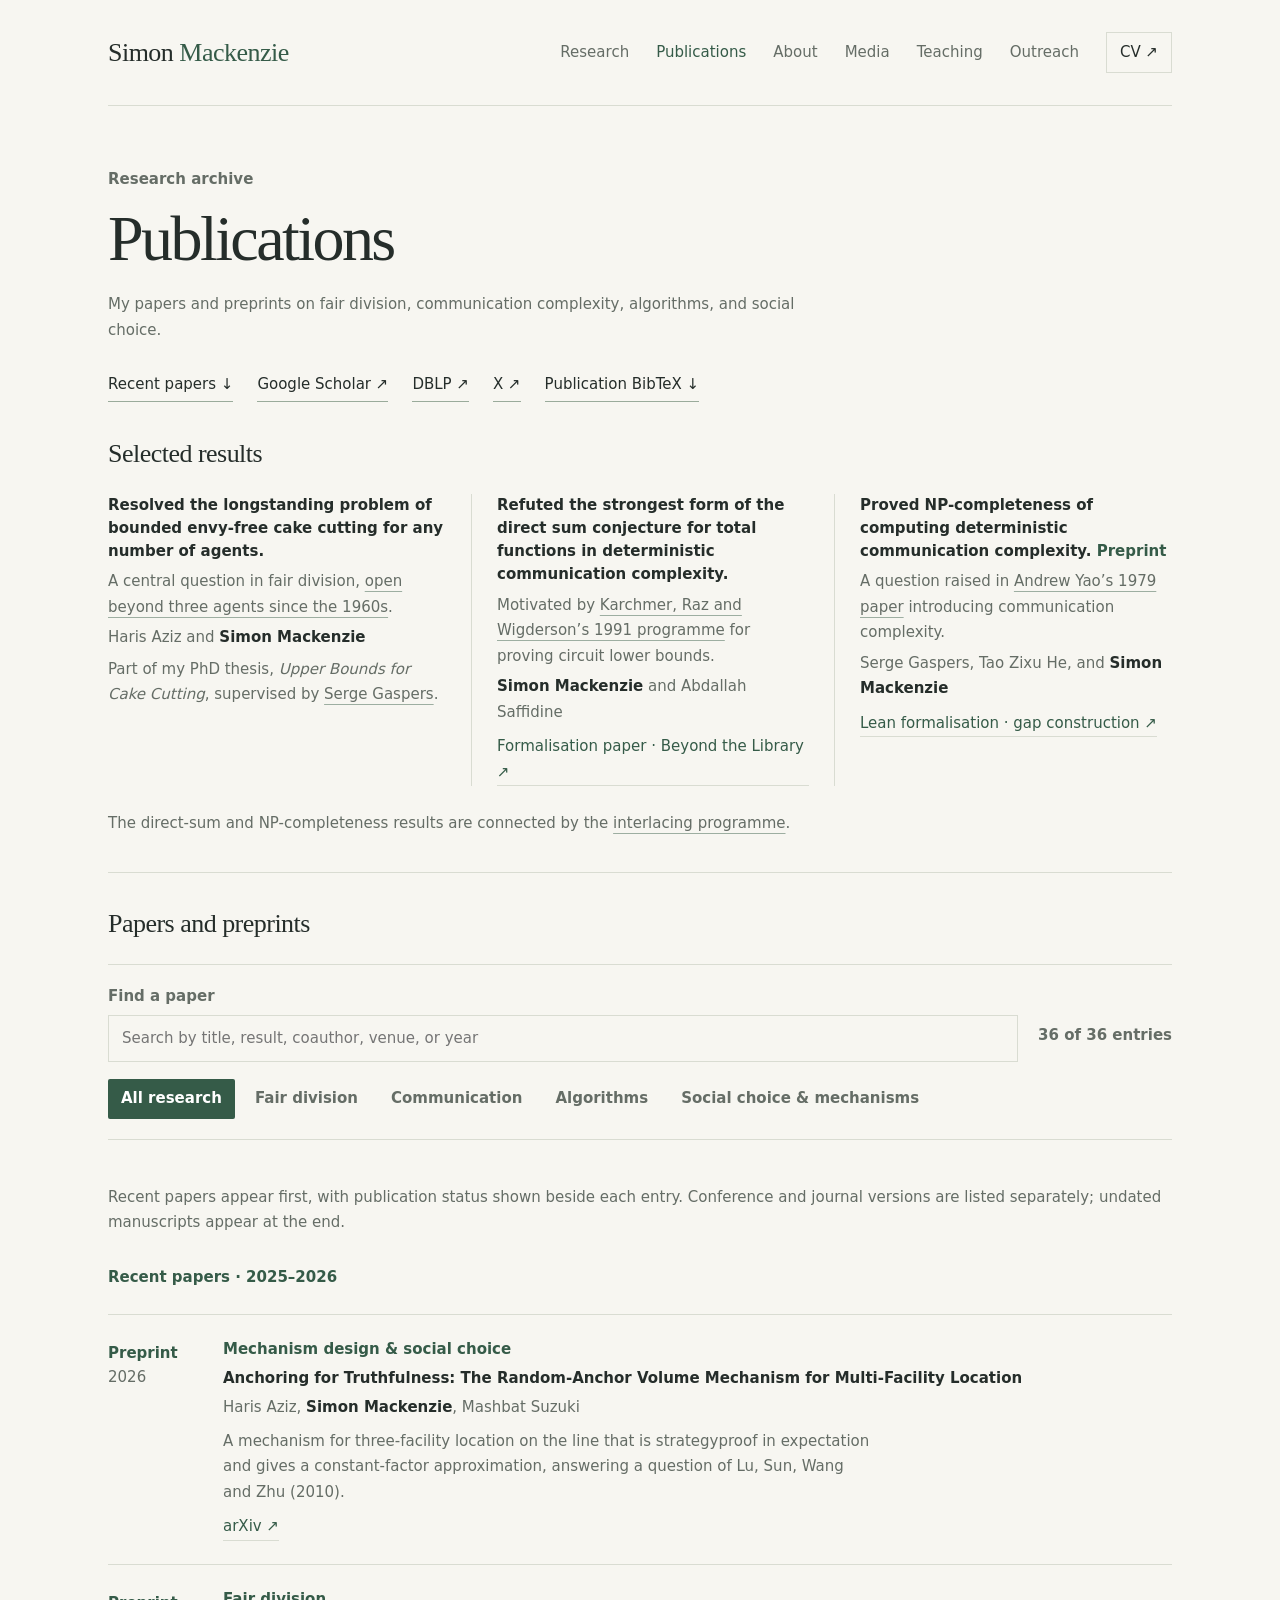
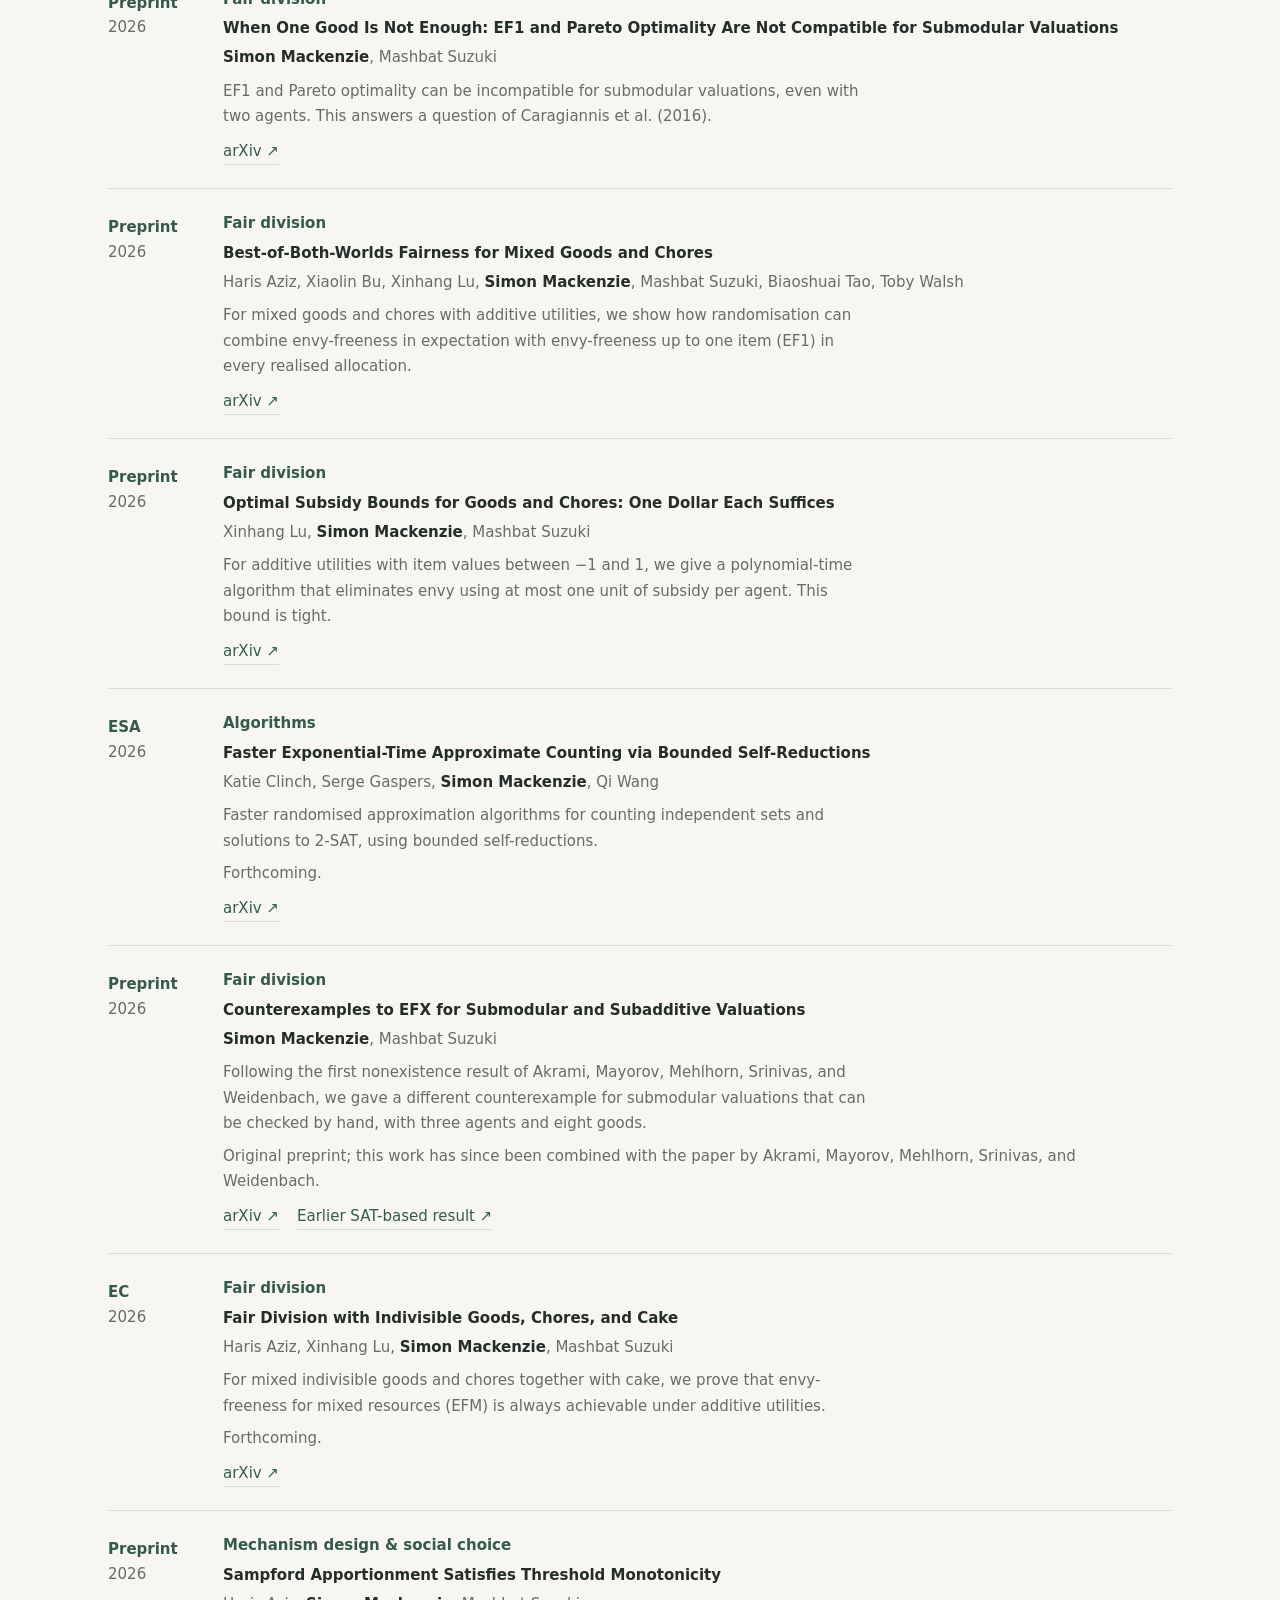
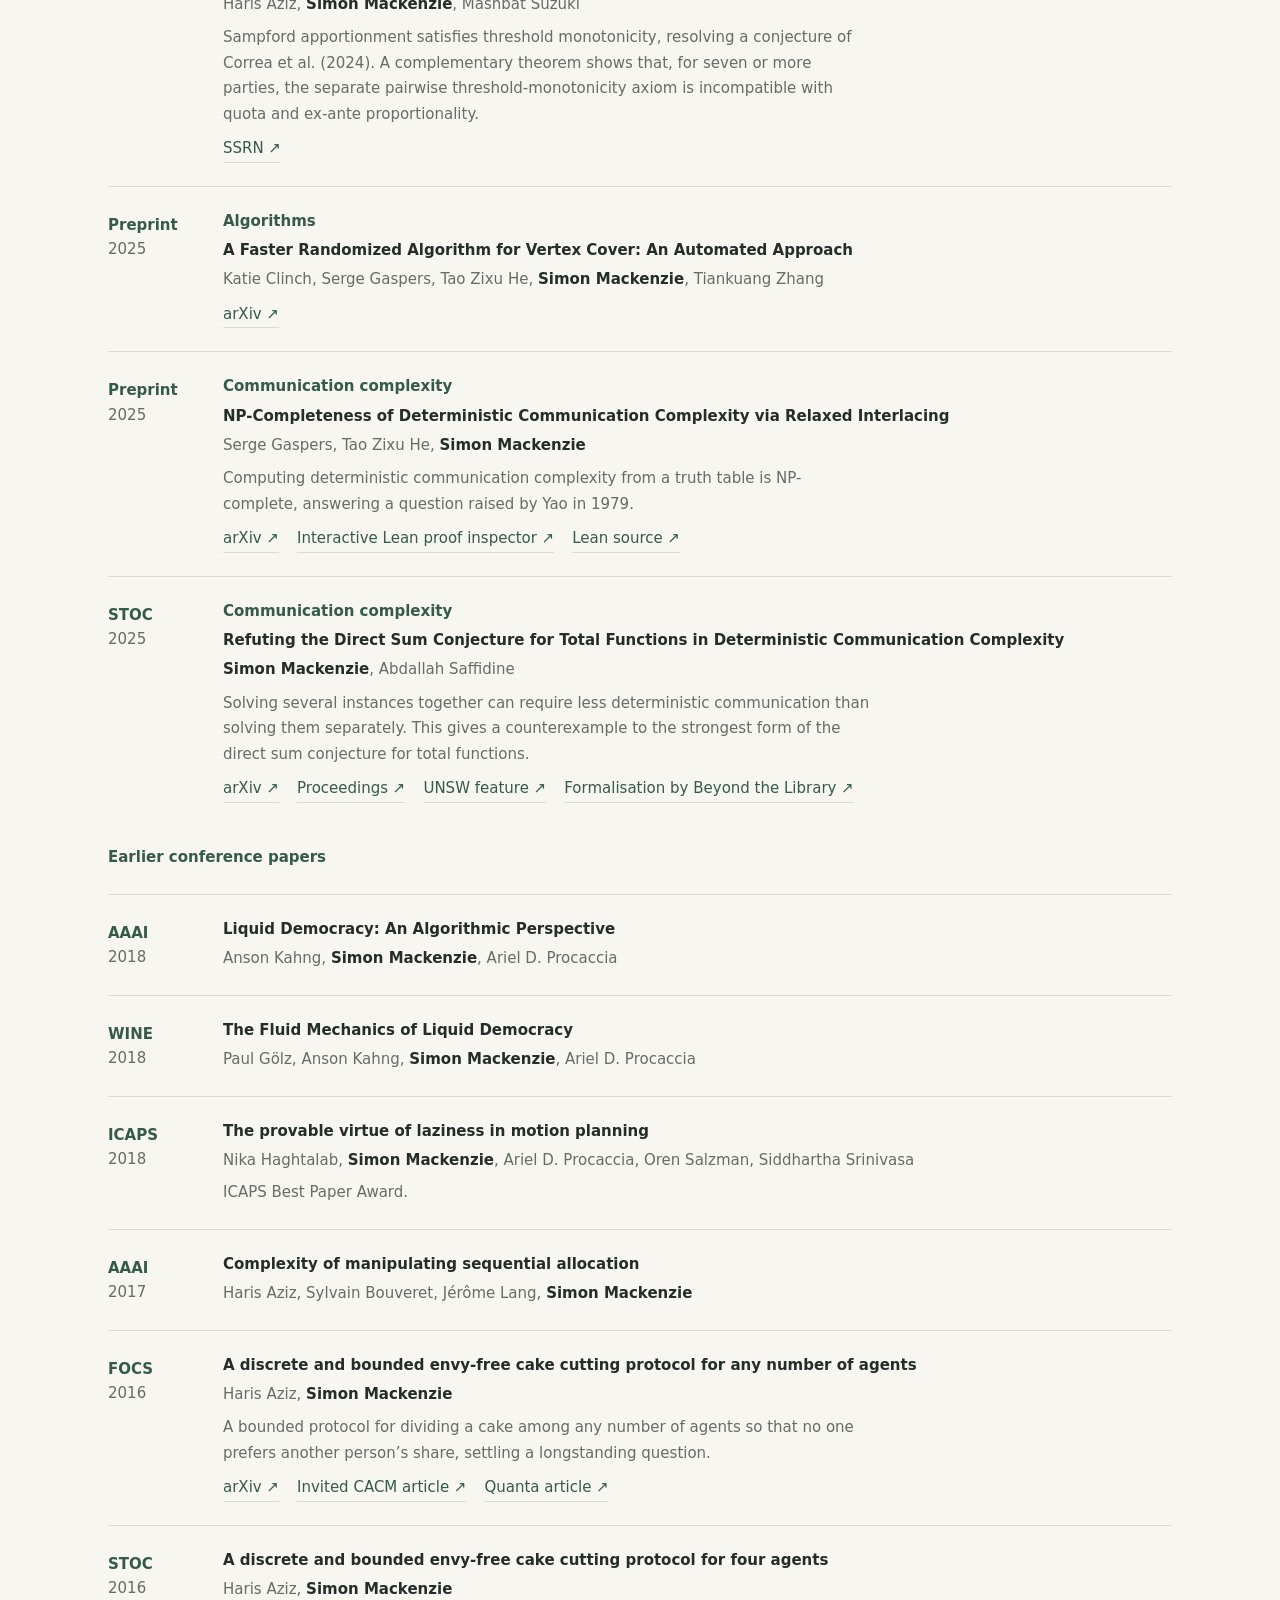
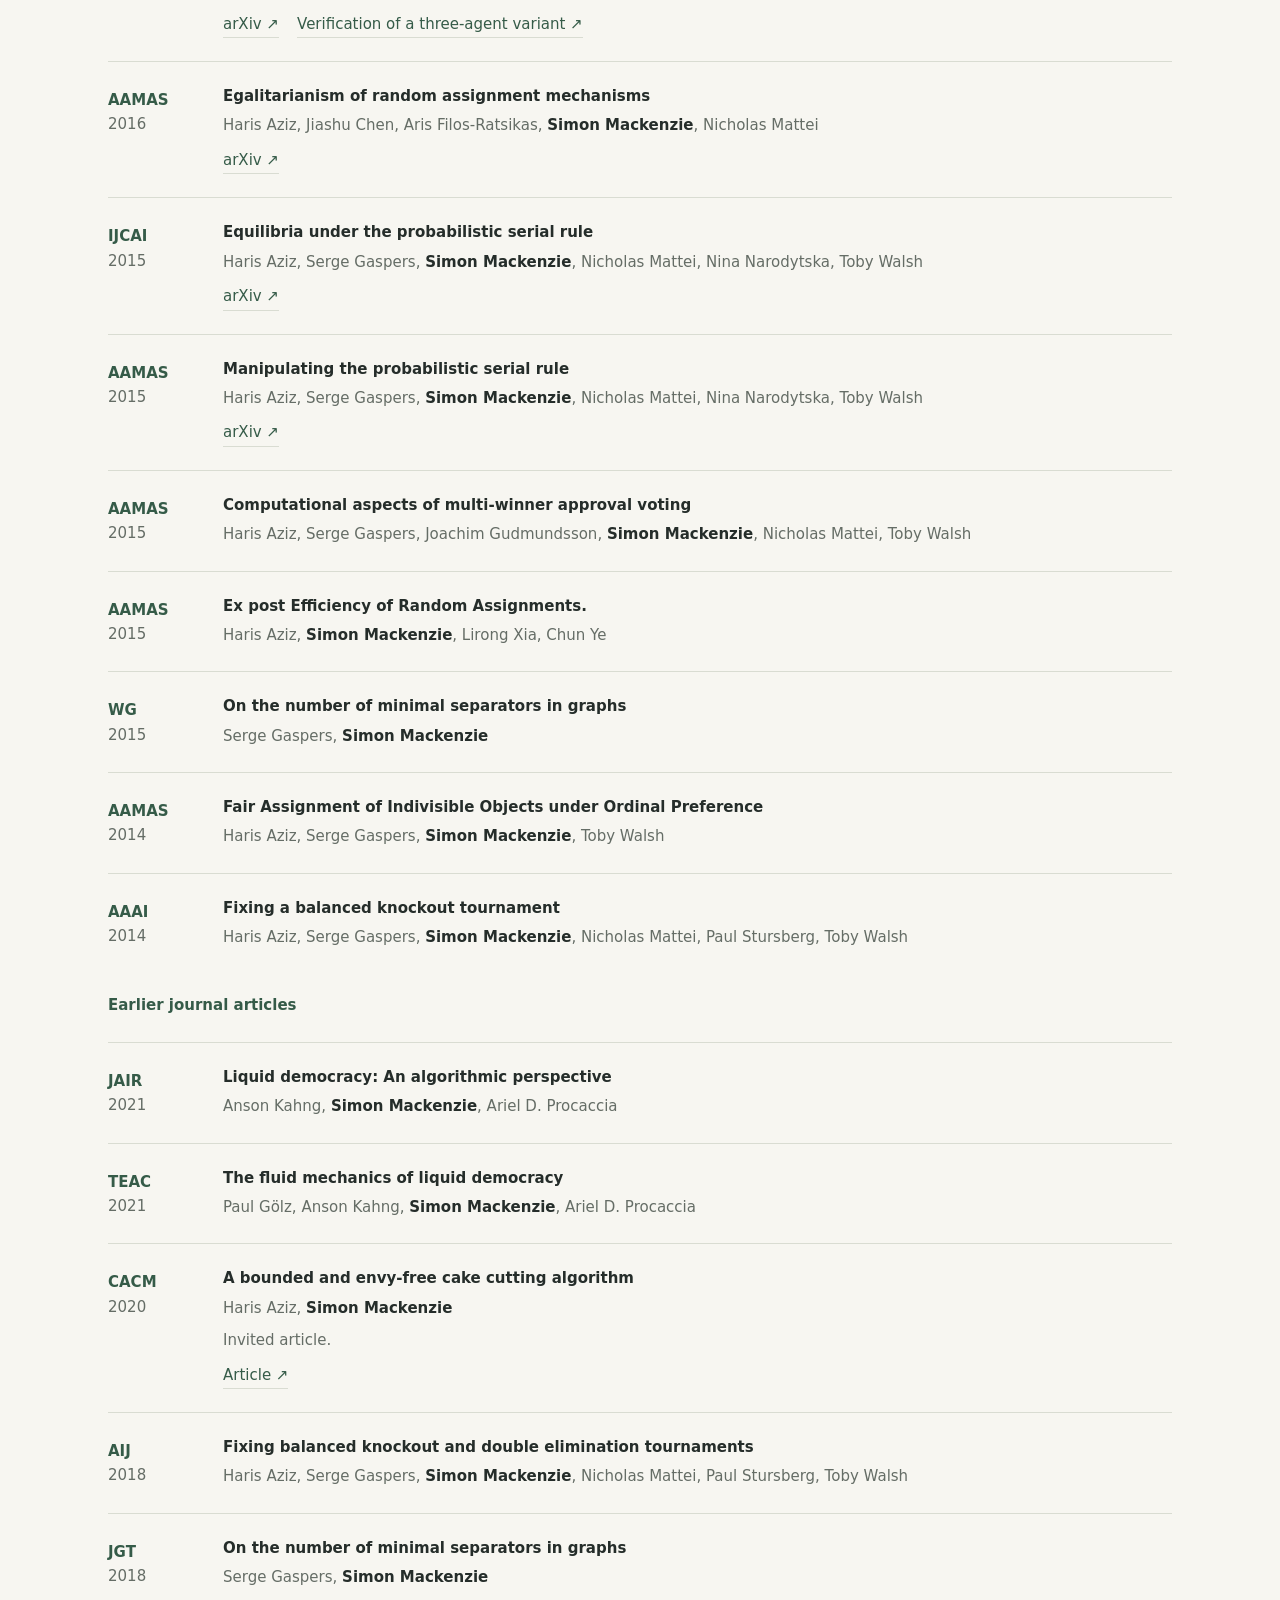
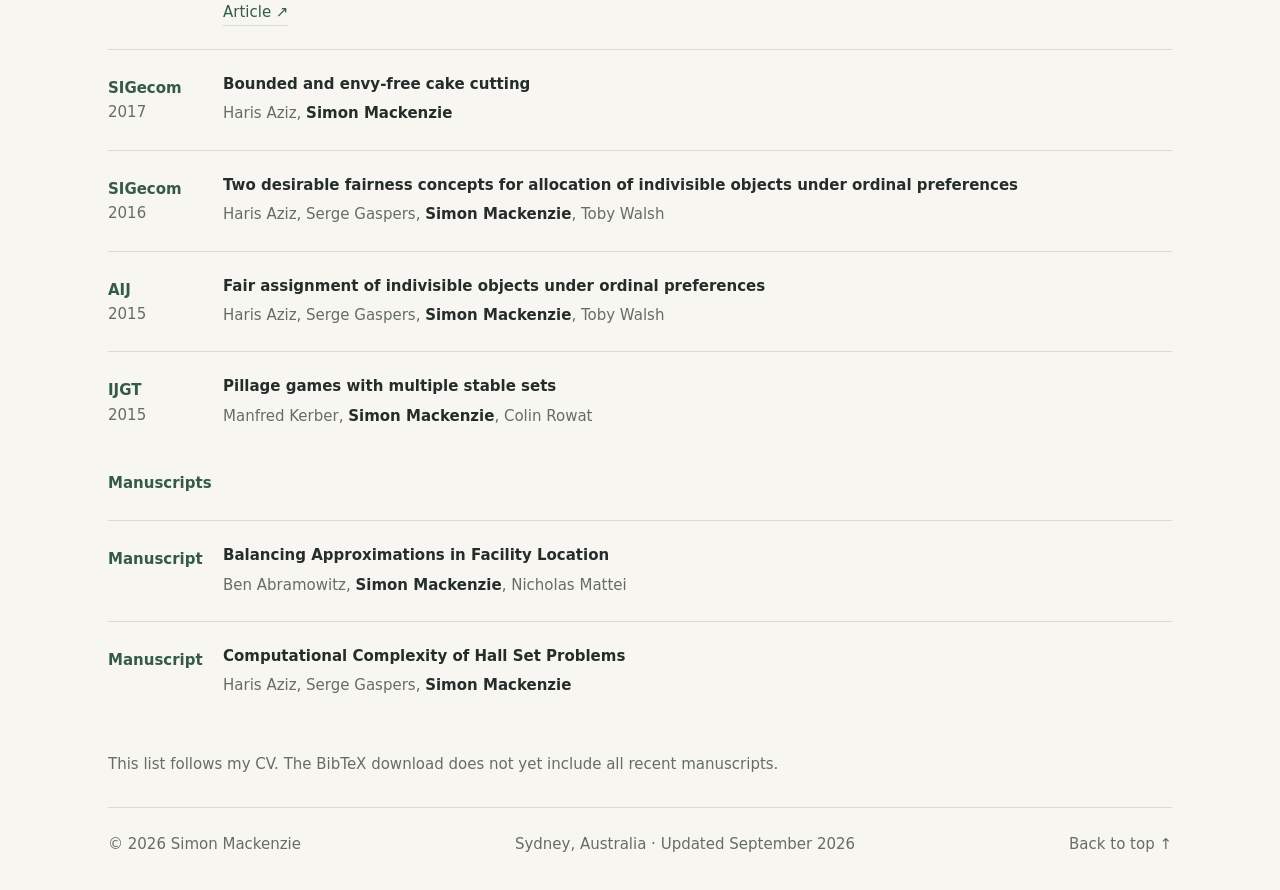
==== commit c9582fa7: "Link Simon's X account" ====
--- a/publications.html
+++ b/publications.html
@@ -1 +1 @@
-<!doctype html><html lang="en" id="top"><head><meta charset="utf-8"><meta name="viewport" content="width=device-width, initial-scale=1"><title>Publications — Simon Mackenzie</title><meta name="description" content="Simon Mackenzie’s research on bounded envy-free cake cutting, the direct-sum conjecture, and NP-completeness of computing communication complexity (preprint), with recent work in algorithms and fair division."><link rel="stylesheet" href="./styles.css?v=20260901b"><meta property="og:type" content="website"><meta property="og:title" content="Publications — Simon Mackenzie"><meta property="og:description" content="Simon Mackenzie’s research on bounded envy-free cake cutting, the direct-sum conjecture, and NP-completeness of computing communication complexity (preprint), with recent work in algorithms and fair division."><meta name="twitter:title" content="Publications — Simon Mackenzie"><meta name="twitter:description" content="Simon Mackenzie’s research on bounded envy-free cake cutting, the direct-sum conjecture, and NP-completeness of computing communication complexity (preprint), with recent work in algorithms and fair division."><meta name="twitter:card" content="summary_large_image"><meta property="og:image" content="https://simonwmackenzie.github.io/og.png"><meta property="og:image:alt" content="Simon Mackenzie — Algorithms, Fair division, Communication complexity"><meta name="twitter:image" content="https://simonwmackenzie.github.io/og.png"><link rel="canonical" href="https://simonwmackenzie.github.io/publications.html"><meta property="og:url" content="https://simonwmackenzie.github.io/publications.html"><link rel="icon" href="./favicon.svg" type="image/svg+xml"><link rel="apple-touch-icon" href="./apple-touch-icon.png"><meta name="theme-color" content="#f7f6f1"><script src="./archive.js" defer></script></head><body><a class="skip" href="#main">Skip to content</a><div class="container"><header class="masthead"><a class="wordmark" href="./index.html">Simon <span class="initial">Mackenzie</span></a><nav class="navigation" aria-label="Main navigation"><a href="./index.html#research">Research</a><a href="./publications.html" aria-current="page">Publications</a><a href="./index.html#about">About</a><a href="./index.html#media">Media</a><a href="./index.html#teaching">Teaching</a><a href="./index.html#outreach">Outreach</a><a class="cv-link" href="./assets/SimonMackenzieCV.pdf">CV <span aria-hidden="true">↗</span></a></nav></header><main id="main"><div class="archive-intro"><p class="eyebrow">Research archive</p><h1>Publications</h1><p>My papers and preprints on fair division, communication complexity, algorithms, and social choice.</p><div class="text-links"><a href="#recent-papers">Recent papers ↓</a><a href="https://scholar.google.com/citations?user=cBUn3E8AAAAJ">Google Scholar <span aria-hidden="true">↗</span></a><a href="https://dblp.org/pid/139/0823.html">DBLP <span aria-hidden="true">↗</span></a><a href="./assets/references.bib" download>Publication BibTeX ↓</a></div></div><section class="archive-highlights" aria-labelledby="highlights-heading"><h2 id="highlights-heading">Selected results</h2><ul class="result-summary" aria-label="Selected research results"><li><a class="result-statement" href="https://arxiv.org/abs/1604.03655">Resolved the longstanding problem of bounded envy-free cake cutting for any number of agents.</a><span class="result-context">A central question in fair division, <a href="https://arxiv.org/abs/1508.05143">open beyond three agents since the 1960s</a>.</span><span class="result-authors">Haris Aziz and <strong>Simon Mackenzie</strong></span><span class="result-context thesis-connection">Part of my PhD thesis, <em>Upper Bounds for Cake Cutting</em>, supervised by <a href="https://serggasp.github.io/">Serge Gaspers</a>.</span></li><li><a class="result-statement" href="https://arxiv.org/abs/2411.19003">Refuted the strongest form of the direct sum conjecture for total functions in deterministic communication complexity.</a><span class="result-context">Motivated by <a href="https://www.math.ias.edu/~avi/PUBLICATIONS/KarchmerRaWi1995.pdf">Karchmer, Raz and Wigderson’s 1991 programme</a> for proving circuit lower bounds.</span><span class="result-authors"><strong>Simon Mackenzie</strong> and Abdallah Saffidine</span><div class="paper-links result-formalisation"><a href="https://arxiv.org/abs/2606.31134">Formalisation paper · Beyond the Library <span aria-hidden="true">↗</span></a></div></li><li><a class="result-statement" href="https://arxiv.org/abs/2508.05597">Proved NP-completeness of computing deterministic communication complexity. <span class="result-status">Preprint</span></a><span class="result-context">A question raised in <a href="https://doi.org/10.1145/800135.804414">Andrew Yao’s 1979 paper</a> introducing communication complexity.</span><span class="result-authors">Serge Gaspers, Tao Zixu He, and <strong>Simon Mackenzie</strong></span><div class="paper-links result-formalisation"><a href="https://simonwmackenzie.github.io/npcc-lean/inspector/">Lean formalisation · gap construction <span aria-hidden="true">↗</span></a></div></li></ul><p class="programme-connection">The direct-sum and NP-completeness results are connected by the <a href="./index.html#interlacing">interlacing programme</a>.</p></section><section class="archive-bibliography" aria-labelledby="bibliography-heading"><h2 id="bibliography-heading">Papers and preprints</h2><div class="archive-controls"><div class="search-line"><div class="search-wrap"><label for="paper-search">Find a paper</label><input type="search" id="paper-search" placeholder="Search by title, result, coauthor, venue, or year" autocomplete="off"></div><p id="paper-count" class="count-label" aria-live="polite" aria-atomic="true">36 entries</p></div><div class="filters" role="group" aria-label="Filter by research area"><button type="button" class="filter" data-filter="all" aria-pressed="true">All research</button><button type="button" class="filter" data-filter="fair-division" aria-pressed="false">Fair division</button><button type="button" class="filter" data-filter="communication" aria-pressed="false">Communication</button><button type="button" class="filter" data-filter="algorithms" aria-pressed="false">Algorithms</button><button type="button" class="filter" data-filter="social-choice" aria-pressed="false">Social choice &amp; mechanisms</button></div></div><noscript><p class="archive-footer">All papers are listed below. Turn on JavaScript to use search and filters.</p></noscript><p class="archive-footer">Recent papers appear first, with publication status shown beside each entry. Conference and journal versions are listed separately; undated manuscripts appear at the end.</p><div id="no-results" class="empty-state" hidden>No papers match this search.<button type="button" id="clear-filters">Clear search and filters</button></div><section class="archive-group recent-papers" id="recent-papers" data-group="recent" aria-labelledby="recent-heading"><h2 id="recent-heading">Recent papers <span>· 2025–2026</span></h2><ol class="papers"><li class="paper" data-paper="aziz2026anchor" data-topic="social-choice" data-search="Anchoring for Truthfulness: The Random-Anchor Volume Mechanism for Multi-Facility Location Haris Aziz Simon Mackenzie Mashbat Suzuki 2026 Preprint preprint  A mechanism for three-facility location on the line that is strategyproof in expectation and gives a constant-factor approximation, answering a question of Lu, Sun, Wang and Zhu (2010)."><div class="paper-meta"><strong>Preprint</strong>2026</div><div><p class="paper-area">Mechanism design &amp; social choice</p><h3><a href="https://arxiv.org/abs/2608.16550">Anchoring for Truthfulness: The Random-Anchor Volume Mechanism for Multi-Facility Location</a></h3><p class="authors">Haris Aziz, <strong>Simon Mackenzie</strong>, Mashbat Suzuki</p><p class="paper-description">A mechanism for three-facility location on the line that is strategyproof in expectation and gives a constant-factor approximation, answering a question of Lu, Sun, Wang and Zhu (2010).</p><div class="paper-links"><a href="https://arxiv.org/abs/2608.16550">arXiv <span aria-hidden="true">↗</span></a></div></div></li><li class="paper" data-paper="mackenzie2026ef1" data-topic="fair-division" data-search="When One Good Is Not Enough: EF1 and Pareto Optimality Are Not Compatible for Submodular Valuations Simon Mackenzie Mashbat Suzuki 2026 Preprint preprint  EF1 and Pareto optimality can be incompatible for submodular valuations, even with two agents. This answers a question of Caragiannis et al. (2016)."><div class="paper-meta"><strong>Preprint</strong>2026</div><div><p class="paper-area">Fair division</p><h3><a href="https://arxiv.org/abs/2607.17811">When One Good Is Not Enough: EF1 and Pareto Optimality Are Not Compatible for Submodular Valuations</a></h3><p class="authors"><strong>Simon Mackenzie</strong>, Mashbat Suzuki</p><p class="paper-description">EF1 and Pareto optimality can be incompatible for submodular valuations, even with two agents. This answers a question of Caragiannis et al. (2016).</p><div class="paper-links"><a href="https://arxiv.org/abs/2607.17811">arXiv <span aria-hidden="true">↗</span></a></div></div></li><li class="paper" data-paper="aziz2026best" data-topic="fair-division" data-search="Best-of-Both-Worlds Fairness for Mixed Goods and Chores Haris Aziz Xiaolin Bu Xinhang Lu Simon Mackenzie Mashbat Suzuki Biaoshuai Tao Toby Walsh 2026 Preprint preprint  For mixed goods and chores with additive utilities, we show how randomisation can combine envy-freeness in expectation with envy-freeness up to one item (EF1) in every realised allocation."><div class="paper-meta"><strong>Preprint</strong>2026</div><div><p class="paper-area">Fair division</p><h3><a href="https://arxiv.org/abs/2607.10232">Best-of-Both-Worlds Fairness for Mixed Goods and Chores</a></h3><p class="authors">Haris Aziz, Xiaolin Bu, Xinhang Lu, <strong>Simon Mackenzie</strong>, Mashbat Suzuki, Biaoshuai Tao, Toby Walsh</p><p class="paper-description">For mixed goods and chores with additive utilities, we show how randomisation can combine envy-freeness in expectation with envy-freeness up to one item (EF1) in every realised allocation.</p><div class="paper-links"><a href="https://arxiv.org/abs/2607.10232">arXiv <span aria-hidden="true">↗</span></a></div></div></li><li class="paper" data-paper="lu2026subsidy" data-topic="fair-division" data-search="Optimal Subsidy Bounds for Goods and Chores: One Dollar Each Suffices Xinhang Lu Simon Mackenzie Mashbat Suzuki 2026 Preprint preprint  For additive utilities with item values between −1 and 1, we give a polynomial-time algorithm that eliminates envy using at most one unit of subsidy per agent. This bound is tight."><div class="paper-meta"><strong>Preprint</strong>2026</div><div><p class="paper-area">Fair division</p><h3><a href="https://arxiv.org/abs/2607.10089">Optimal Subsidy Bounds for Goods and Chores: One Dollar Each Suffices</a></h3><p class="authors">Xinhang Lu, <strong>Simon Mackenzie</strong>, Mashbat Suzuki</p><p class="paper-description">For additive utilities with item values between −1 and 1, we give a polynomial-time algorithm that eliminates envy using at most one unit of subsidy per agent. This bound is tight.</p><div class="paper-links"><a href="https://arxiv.org/abs/2607.10089">arXiv <span aria-hidden="true">↗</span></a></div></div></li><li class="paper" data-paper="clinch2026counting" data-topic="algorithms" data-search="Faster Exponential-Time Approximate Counting via Bounded Self-Reductions Katie Clinch Serge Gaspers Simon Mackenzie Qi Wang 2026 ESA conference Forthcoming. Faster randomised approximation algorithms for counting independent sets and solutions to 2-SAT, using bounded self-reductions."><div class="paper-meta"><strong>ESA</strong>2026</div><div><p class="paper-area">Algorithms</p><h3><a href="https://arxiv.org/abs/2607.06393">Faster Exponential-Time Approximate Counting via Bounded Self-Reductions</a></h3><p class="authors">Katie Clinch, Serge Gaspers, <strong>Simon Mackenzie</strong>, Qi Wang</p><p class="paper-description">Faster randomised approximation algorithms for counting independent sets and solutions to 2-SAT, using bounded self-reductions.</p><p class="paper-note">Forthcoming.</p><div class="paper-links"><a href="https://arxiv.org/abs/2607.06393">arXiv <span aria-hidden="true">↗</span></a></div></div></li><li class="paper" data-paper="mackenzie2026efx" data-topic="fair-division" data-search="Counterexamples to EFX for Submodular and Subadditive Valuations Simon Mackenzie Mashbat Suzuki 2026 Preprint preprint Original preprint; this work has since been combined with the paper by Akrami, Mayorov, Mehlhorn, Srinivas, and Weidenbach. Following the first nonexistence result of Akrami, Mayorov, Mehlhorn, Srinivas, and Weidenbach, we gave a different counterexample for submodular valuations that can be checked by hand, with three agents and eight goods."><div class="paper-meta"><strong>Preprint</strong>2026</div><div><p class="paper-area">Fair division</p><h3><a href="https://arxiv.org/abs/2605.06451">Counterexamples to EFX for Submodular and Subadditive Valuations</a></h3><p class="authors"><strong>Simon Mackenzie</strong>, Mashbat Suzuki</p><p class="paper-description">Following the first nonexistence result of Akrami, Mayorov, Mehlhorn, Srinivas, and Weidenbach, we gave a different counterexample for submodular valuations that can be checked by hand, with three agents and eight goods.</p><p class="paper-note">Original preprint; this work has since been combined with the paper by Akrami, Mayorov, Mehlhorn, Srinivas, and Weidenbach.</p><div class="paper-links"><a href="https://arxiv.org/abs/2605.06451">arXiv <span aria-hidden="true">↗</span></a><a href="https://arxiv.org/abs/2604.18216">Earlier SAT-based result <span aria-hidden="true">↗</span></a></div></div></li><li class="paper" data-paper="aziz2026fairdivision" data-topic="fair-division" data-search="Fair Division with Indivisible Goods, Chores, and Cake Haris Aziz Xinhang Lu Simon Mackenzie Mashbat Suzuki 2026 EC conference Forthcoming. For mixed indivisible goods and chores together with cake, we prove that envy-freeness for mixed resources (EFM) is always achievable under additive utilities."><div class="paper-meta"><strong>EC</strong>2026</div><div><p class="paper-area">Fair division</p><h3><a href="https://arxiv.org/abs/2511.04891">Fair Division with Indivisible Goods, Chores, and Cake</a></h3><p class="authors">Haris Aziz, Xinhang Lu, <strong>Simon Mackenzie</strong>, Mashbat Suzuki</p><p class="paper-description">For mixed indivisible goods and chores together with cake, we prove that envy-freeness for mixed resources (EFM) is always achievable under additive utilities.</p><p class="paper-note">Forthcoming.</p><div class="paper-links"><a href="https://arxiv.org/abs/2511.04891">arXiv <span aria-hidden="true">↗</span></a></div></div></li><li class="paper" data-paper="aziz2026sampford" data-topic="social-choice" data-search="Sampford Apportionment Satisfies Threshold Monotonicity Haris Aziz Simon Mackenzie Mashbat Suzuki 2026 Preprint preprint  Sampford apportionment satisfies threshold monotonicity, resolving a conjecture of Correa et al. (2024). A complementary theorem shows that, for seven or more parties, the separate pairwise threshold-monotonicity axiom is incompatible with quota and ex-ante proportionality."><div class="paper-meta"><strong>Preprint</strong>2026</div><div><p class="paper-area">Mechanism design &amp; social choice</p><h3><a href="https://papers.ssrn.com/sol3/papers.cfm?abstract_id=7346803">Sampford Apportionment Satisfies Threshold Monotonicity</a></h3><p class="authors">Haris Aziz, <strong>Simon Mackenzie</strong>, Mashbat Suzuki</p><p class="paper-description">Sampford apportionment satisfies threshold monotonicity, resolving a conjecture of Correa et al. (2024). A complementary theorem shows that, for seven or more parties, the separate pairwise threshold-monotonicity axiom is incompatible with quota and ex-ante proportionality.</p><div class="paper-links"><a href="https://papers.ssrn.com/sol3/papers.cfm?abstract_id=7346803">SSRN <span aria-hidden="true">↗</span></a></div></div></li><li class="paper" data-paper="clinch2025vertexcover" data-topic="algorithms" data-search="A Faster Randomized Algorithm for Vertex Cover: An Automated Approach Katie Clinch Serge Gaspers Tao Zixu He Simon Mackenzie Tiankuang Zhang 2025 Preprint preprint  "><div class="paper-meta"><strong>Preprint</strong>2025</div><div><p class="paper-area">Algorithms</p><h3><a href="https://arxiv.org/abs/2510.09027">A Faster Randomized Algorithm for Vertex Cover: An Automated Approach</a></h3><p class="authors">Katie Clinch, Serge Gaspers, Tao Zixu He, <strong>Simon Mackenzie</strong>, Tiankuang Zhang</p><div class="paper-links"><a href="https://arxiv.org/abs/2510.09027">arXiv <span aria-hidden="true">↗</span></a></div></div></li><li class="paper" data-paper="gaspers2025interlacing" data-topic="communication" data-search="NP-Completeness of Deterministic Communication Complexity via Relaxed Interlacing Serge Gaspers Tao Zixu He Simon Mackenzie 2025 Preprint preprint  Computing deterministic communication complexity from a truth table is NP-complete, answering a question raised by Yao in 1979."><div class="paper-meta"><strong>Preprint</strong>2025</div><div><p class="paper-area">Communication complexity</p><h3><a href="https://arxiv.org/abs/2508.05597">NP-Completeness of Deterministic Communication Complexity via Relaxed Interlacing</a></h3><p class="authors">Serge Gaspers, Tao Zixu He, <strong>Simon Mackenzie</strong></p><p class="paper-description">Computing deterministic communication complexity from a truth table is NP-complete, answering a question raised by Yao in 1979.</p><div class="paper-links"><a href="https://arxiv.org/abs/2508.05597">arXiv <span aria-hidden="true">↗</span></a><a href="https://simonwmackenzie.github.io/npcc-lean/inspector/">Interactive Lean proof inspector <span aria-hidden="true">↗</span></a><a href="https://github.com/simonwmackenzie/npcc-lean">Lean source <span aria-hidden="true">↗</span></a></div></div></li><li class="paper" data-paper="mackenzie2025refuting" data-topic="communication" data-search="Refuting the Direct Sum Conjecture for Total Functions in Deterministic Communication Complexity Simon Mackenzie Abdallah Saffidine 2025 STOC conference  Solving several instances together can require less deterministic communication than solving them separately. This gives a counterexample to the strongest form of the direct sum conjecture for total functions."><div class="paper-meta"><strong>STOC</strong>2025</div><div><p class="paper-area">Communication complexity</p><h3><a href="https://arxiv.org/abs/2411.19003">Refuting the Direct Sum Conjecture for Total Functions in Deterministic Communication Complexity</a></h3><p class="authors"><strong>Simon Mackenzie</strong>, Abdallah Saffidine</p><p class="paper-description">Solving several instances together can require less deterministic communication than solving them separately. This gives a counterexample to the strongest form of the direct sum conjecture for total functions.</p><div class="paper-links"><a href="https://arxiv.org/abs/2411.19003">arXiv <span aria-hidden="true">↗</span></a><a href="https://dl.acm.org/doi/10.1145/3717823.3718148">Proceedings <span aria-hidden="true">↗</span></a><a href="https://www.unsw.edu.au/news/2025/03/communication-complexity--why-a-new-mathematical-formula-could-h">UNSW feature <span aria-hidden="true">↗</span></a><a href="https://beyondthelibrary.github.io/formal_arxiv/p/Refuting/">Formalisation by Beyond the Library <span aria-hidden="true">↗</span></a></div></div></li></ol></section><section class="archive-group" data-group="conference" aria-labelledby="conference-heading"><h2 id="conference-heading">Earlier conference papers</h2><ol class="papers"><li class="paper" data-paper="kahng2021liquidconf" data-topic="social-choice" data-search="Liquid Democracy: An Algorithmic Perspective Anson Kahng Simon Mackenzie Ariel D. Procaccia 2018 AAAI conference  "><div class="paper-meta"><strong>AAAI</strong>2018</div><div><h3>Liquid Democracy: An Algorithmic Perspective</h3><p class="authors">Anson Kahng, <strong>Simon Mackenzie</strong>, Ariel D. Procaccia</p></div></li><li class="paper" data-paper="goelz2018fluid" data-topic="social-choice" data-search="The Fluid Mechanics of Liquid Democracy Paul Gölz Anson Kahng Simon Mackenzie Ariel D. Procaccia 2018 WINE conference  "><div class="paper-meta"><strong>WINE</strong>2018</div><div><h3>The Fluid Mechanics of Liquid Democracy</h3><p class="authors">Paul Gölz, Anson Kahng, <strong>Simon Mackenzie</strong>, Ariel D. Procaccia</p></div></li><li class="paper" data-paper="haghtalab2018provable" data-topic="algorithms" data-search="The provable virtue of laziness in motion planning Nika Haghtalab Simon Mackenzie Ariel D. Procaccia Oren Salzman Siddhartha Srinivasa 2018 ICAPS conference ICAPS Best Paper Award. "><div class="paper-meta"><strong>ICAPS</strong>2018</div><div><h3>The provable virtue of laziness in motion planning</h3><p class="authors">Nika Haghtalab, <strong>Simon Mackenzie</strong>, Ariel D. Procaccia, Oren Salzman, Siddhartha Srinivasa</p><p class="paper-note">ICAPS Best Paper Award.</p></div></li><li class="paper" data-paper="aziz2017complexity" data-topic="social-choice" data-search="Complexity of manipulating sequential allocation Haris Aziz Sylvain Bouveret Jérôme Lang Simon Mackenzie 2017 AAAI conference  "><div class="paper-meta"><strong>AAAI</strong>2017</div><div><h3>Complexity of manipulating sequential allocation</h3><p class="authors">Haris Aziz, Sylvain Bouveret, Jérôme Lang, <strong>Simon Mackenzie</strong></p></div></li><li class="paper" data-paper="aziz2016discrete" data-topic="fair-division" data-search="A discrete and bounded envy-free cake cutting protocol for any number of agents Haris Aziz Simon Mackenzie 2016 FOCS conference  A bounded protocol for dividing a cake among any number of agents so that no one prefers another person’s share, settling a longstanding question."><div class="paper-meta"><strong>FOCS</strong>2016</div><div><h3><a href="https://arxiv.org/abs/1604.03655">A discrete and bounded envy-free cake cutting protocol for any number of agents</a></h3><p class="authors">Haris Aziz, <strong>Simon Mackenzie</strong></p><p class="paper-description">A bounded protocol for dividing a cake among any number of agents so that no one prefers another person’s share, settling a longstanding question.</p><div class="paper-links"><a href="https://arxiv.org/abs/1604.03655">arXiv <span aria-hidden="true">↗</span></a><a href="https://dl.acm.org/doi/10.1145/3382129">Invited CACM article <span aria-hidden="true">↗</span></a><a href="https://www.quantamagazine.org/new-algorithm-solves-cake-cutting-problem-20161006/">Quanta article <span aria-hidden="true">↗</span></a></div></div></li><li class="paper" data-paper="aziz2016discretefour" data-topic="fair-division" data-search="A discrete and bounded envy-free cake cutting protocol for four agents Haris Aziz Simon Mackenzie 2016 STOC conference  "><div class="paper-meta"><strong>STOC</strong>2016</div><div><h3><a href="https://arxiv.org/abs/1508.05143">A discrete and bounded envy-free cake cutting protocol for four agents</a></h3><p class="authors">Haris Aziz, <strong>Simon Mackenzie</strong></p><div class="paper-links"><a href="https://arxiv.org/abs/1508.05143">arXiv <span aria-hidden="true">↗</span></a><a href="https://arxiv.org/abs/2405.14068">Verification of a three-agent variant <span aria-hidden="true">↗</span></a></div></div></li><li class="paper" data-paper="aziz2015egalitarianism" data-topic="social-choice" data-search="Egalitarianism of random assignment mechanisms Haris Aziz Jiashu Chen Aris Filos-Ratsikas Simon Mackenzie Nicholas Mattei 2016 AAMAS conference  "><div class="paper-meta"><strong>AAMAS</strong>2016</div><div><h3><a href="https://arxiv.org/abs/1507.06827">Egalitarianism of random assignment mechanisms</a></h3><p class="authors">Haris Aziz, Jiashu Chen, Aris Filos-Ratsikas, <strong>Simon Mackenzie</strong>, Nicholas Mattei</p><div class="paper-links"><a href="https://arxiv.org/abs/1507.06827">arXiv <span aria-hidden="true">↗</span></a></div></div></li><li class="paper" data-paper="aziz2015equilibria" data-topic="social-choice" data-search="Equilibria under the probabilistic serial rule Haris Aziz Serge Gaspers Simon Mackenzie Nicholas Mattei Nina Narodytska Toby Walsh 2015 IJCAI conference  "><div class="paper-meta"><strong>IJCAI</strong>2015</div><div><h3><a href="https://arxiv.org/abs/1502.04888">Equilibria under the probabilistic serial rule</a></h3><p class="authors">Haris Aziz, Serge Gaspers, <strong>Simon Mackenzie</strong>, Nicholas Mattei, Nina Narodytska, Toby Walsh</p><div class="paper-links"><a href="https://arxiv.org/abs/1502.04888">arXiv <span aria-hidden="true">↗</span></a></div></div></li><li class="paper" data-paper="aziz2015manipulating" data-topic="social-choice" data-search="Manipulating the probabilistic serial rule Haris Aziz Serge Gaspers Simon Mackenzie Nicholas Mattei Nina Narodytska Toby Walsh 2015 AAMAS conference  "><div class="paper-meta"><strong>AAMAS</strong>2015</div><div><h3><a href="https://arxiv.org/abs/1501.06626">Manipulating the probabilistic serial rule</a></h3><p class="authors">Haris Aziz, Serge Gaspers, <strong>Simon Mackenzie</strong>, Nicholas Mattei, Nina Narodytska, Toby Walsh</p><div class="paper-links"><a href="https://arxiv.org/abs/1501.06626">arXiv <span aria-hidden="true">↗</span></a></div></div></li><li class="paper" data-paper="aziz2014computational" data-topic="social-choice" data-search="Computational aspects of multi-winner approval voting Haris Aziz Serge Gaspers Joachim Gudmundsson Simon Mackenzie Nicholas Mattei Toby Walsh 2015 AAMAS conference  "><div class="paper-meta"><strong>AAMAS</strong>2015</div><div><h3>Computational aspects of multi-winner approval voting</h3><p class="authors">Haris Aziz, Serge Gaspers, Joachim Gudmundsson, <strong>Simon Mackenzie</strong>, Nicholas Mattei, Toby Walsh</p></div></li><li class="paper" data-paper="aziz2015ex" data-topic="social-choice" data-search="Ex post Efficiency of Random Assignments. Haris Aziz Simon Mackenzie Lirong Xia Chun Ye 2015 AAMAS conference  "><div class="paper-meta"><strong>AAMAS</strong>2015</div><div><h3>Ex post Efficiency of Random Assignments.</h3><p class="authors">Haris Aziz, <strong>Simon Mackenzie</strong>, Lirong Xia, Chun Ye</p></div></li><li class="paper" data-paper="gaspers2015number" data-topic="algorithms" data-search="On the number of minimal separators in graphs Serge Gaspers Simon Mackenzie 2015 WG conference  "><div class="paper-meta"><strong>WG</strong>2015</div><div><h3>On the number of minimal separators in graphs</h3><p class="authors">Serge Gaspers, <strong>Simon Mackenzie</strong></p></div></li><li class="paper" data-paper="haris2014fair" data-topic="fair-division" data-search="Fair Assignment of Indivisible Objects under Ordinal Preference Haris Aziz Serge Gaspers Simon Mackenzie Toby Walsh 2014 AAMAS conference  "><div class="paper-meta"><strong>AAMAS</strong>2014</div><div><h3>Fair Assignment of Indivisible Objects under Ordinal Preference</h3><p class="authors">Haris Aziz, Serge Gaspers, <strong>Simon Mackenzie</strong>, Toby Walsh</p></div></li><li class="paper" data-paper="aziz2014fixing" data-topic="social-choice" data-search="Fixing a balanced knockout tournament Haris Aziz Serge Gaspers Simon Mackenzie Nicholas Mattei Paul Stursberg Toby Walsh 2014 AAAI conference  "><div class="paper-meta"><strong>AAAI</strong>2014</div><div><h3>Fixing a balanced knockout tournament</h3><p class="authors">Haris Aziz, Serge Gaspers, <strong>Simon Mackenzie</strong>, Nicholas Mattei, Paul Stursberg, Toby Walsh</p></div></li></ol></section><section class="archive-group" data-group="journal" aria-labelledby="journal-heading"><h2 id="journal-heading">Earlier journal articles</h2><ol class="papers"><li class="paper" data-paper="kahng2021liquid" data-topic="social-choice" data-search="Liquid democracy: An algorithmic perspective Anson Kahng Simon Mackenzie Ariel D. Procaccia 2021 JAIR journal  "><div class="paper-meta"><strong>JAIR</strong>2021</div><div><h3>Liquid democracy: An algorithmic perspective</h3><p class="authors">Anson Kahng, <strong>Simon Mackenzie</strong>, Ariel D. Procaccia</p></div></li><li class="paper" data-paper="golz2021fluid" data-topic="social-choice" data-search="The fluid mechanics of liquid democracy Paul Gölz Anson Kahng Simon Mackenzie Ariel D. Procaccia 2021 TEAC journal  "><div class="paper-meta"><strong>TEAC</strong>2021</div><div><h3>The fluid mechanics of liquid democracy</h3><p class="authors">Paul Gölz, Anson Kahng, <strong>Simon Mackenzie</strong>, Ariel D. Procaccia</p></div></li><li class="paper" data-paper="aziz2020bounded" data-topic="fair-division" data-search="A bounded and envy-free cake cutting algorithm Haris Aziz Simon Mackenzie 2020 CACM journal Invited article. "><div class="paper-meta"><strong>CACM</strong>2020</div><div><h3><a href="https://dl.acm.org/doi/10.1145/3382129">A bounded and envy-free cake cutting algorithm</a></h3><p class="authors">Haris Aziz, <strong>Simon Mackenzie</strong></p><p class="paper-note">Invited article.</p><div class="paper-links"><a href="https://dl.acm.org/doi/10.1145/3382129">Article <span aria-hidden="true">↗</span></a></div></div></li><li class="paper" data-paper="aziz2018fixing" data-topic="social-choice" data-search="Fixing balanced knockout and double elimination tournaments Haris Aziz Serge Gaspers Simon Mackenzie Nicholas Mattei Paul Stursberg Toby Walsh 2018 AIJ journal  "><div class="paper-meta"><strong>AIJ</strong>2018</div><div><h3>Fixing balanced knockout and double elimination tournaments</h3><p class="authors">Haris Aziz, Serge Gaspers, <strong>Simon Mackenzie</strong>, Nicholas Mattei, Paul Stursberg, Toby Walsh</p></div></li><li class="paper" data-paper="https://doi.org/10.1002/jgt.22179" data-topic="algorithms" data-search="On the number of minimal separators in graphs Serge Gaspers Simon Mackenzie 2018 JGT journal  "><div class="paper-meta"><strong>JGT</strong>2018</div><div><h3><a href="https://doi.org/10.1002/jgt.22179">On the number of minimal separators in graphs</a></h3><p class="authors">Serge Gaspers, <strong>Simon Mackenzie</strong></p><div class="paper-links"><a href="https://doi.org/10.1002/jgt.22179">Article <span aria-hidden="true">↗</span></a></div></div></li><li class="paper" data-paper="aziz2017bounded" data-topic="fair-division" data-search="Bounded and envy-free cake cutting Haris Aziz Simon Mackenzie 2017 SIGecom journal  "><div class="paper-meta"><strong>SIGecom</strong>2017</div><div><h3>Bounded and envy-free cake cutting</h3><p class="authors">Haris Aziz, <strong>Simon Mackenzie</strong></p></div></li><li class="paper" data-paper="aziz2016two" data-topic="fair-division" data-search="Two desirable fairness concepts for allocation of indivisible objects under ordinal preferences Haris Aziz Serge Gaspers Simon Mackenzie Toby Walsh 2016 SIGecom journal  "><div class="paper-meta"><strong>SIGecom</strong>2016</div><div><h3>Two desirable fairness concepts for allocation of indivisible objects under ordinal preferences</h3><p class="authors">Haris Aziz, Serge Gaspers, <strong>Simon Mackenzie</strong>, Toby Walsh</p></div></li><li class="paper" data-paper="aziz2015fair" data-topic="fair-division" data-search="Fair assignment of indivisible objects under ordinal preferences Haris Aziz Serge Gaspers Simon Mackenzie Toby Walsh 2015 AIJ journal  "><div class="paper-meta"><strong>AIJ</strong>2015</div><div><h3>Fair assignment of indivisible objects under ordinal preferences</h3><p class="authors">Haris Aziz, Serge Gaspers, <strong>Simon Mackenzie</strong>, Toby Walsh</p></div></li><li class="paper" data-paper="mackenzie2015pillage" data-topic="social-choice" data-search="Pillage games with multiple stable sets Manfred Kerber Simon Mackenzie Colin Rowat 2015 IJGT journal  "><div class="paper-meta"><strong>IJGT</strong>2015</div><div><h3>Pillage games with multiple stable sets</h3><p class="authors">Manfred Kerber, <strong>Simon Mackenzie</strong>, Colin Rowat</p></div></li></ol></section><section class="archive-group" data-group="manuscript" aria-labelledby="manuscript-heading"><h2 id="manuscript-heading">Manuscripts</h2><ol class="papers"><li class="paper" data-paper="abramowitz2026facility" data-topic="social-choice" data-search="Balancing Approximations in Facility Location Ben Abramowitz Simon Mackenzie Nicholas Mattei  Manuscript manuscript  "><div class="paper-meta"><strong>Manuscript</strong></div><div><h3>Balancing Approximations in Facility Location</h3><p class="authors">Ben Abramowitz, <strong>Simon Mackenzie</strong>, Nicholas Mattei</p></div></li><li class="paper" data-paper="aziz2026hall" data-topic="social-choice" data-search="Computational Complexity of Hall Set Problems Haris Aziz Serge Gaspers Simon Mackenzie  Manuscript manuscript  "><div class="paper-meta"><strong>Manuscript</strong></div><div><h3>Computational Complexity of Hall Set Problems</h3><p class="authors">Haris Aziz, Serge Gaspers, <strong>Simon Mackenzie</strong></p></div></li></ol></section><p class="archive-footer">This list follows my CV. The BibTeX download does not yet include all recent manuscripts.</p></section></main><footer class="footer"><span>© 2026 Simon Mackenzie</span><span>Sydney, Australia · Updated September 2026</span><a href="#top">Back to top ↑</a></footer></div></body></html>+<!doctype html><html lang="en" id="top"><head><meta charset="utf-8"><meta name="viewport" content="width=device-width, initial-scale=1"><title>Publications — Simon Mackenzie</title><meta name="description" content="Simon Mackenzie’s research on bounded envy-free cake cutting, the direct-sum conjecture, and NP-completeness of computing communication complexity (preprint), with recent work in algorithms and fair division."><link rel="stylesheet" href="./styles.css?v=20260901b"><meta property="og:type" content="website"><meta property="og:title" content="Publications — Simon Mackenzie"><meta property="og:description" content="Simon Mackenzie’s research on bounded envy-free cake cutting, the direct-sum conjecture, and NP-completeness of computing communication complexity (preprint), with recent work in algorithms and fair division."><meta name="twitter:title" content="Publications — Simon Mackenzie"><meta name="twitter:description" content="Simon Mackenzie’s research on bounded envy-free cake cutting, the direct-sum conjecture, and NP-completeness of computing communication complexity (preprint), with recent work in algorithms and fair division."><meta name="twitter:card" content="summary_large_image"><meta property="og:image" content="https://simonwmackenzie.github.io/og.png"><meta property="og:image:alt" content="Simon Mackenzie — Algorithms, Fair division, Communication complexity"><meta name="twitter:image" content="https://simonwmackenzie.github.io/og.png"><link rel="canonical" href="https://simonwmackenzie.github.io/publications.html"><meta property="og:url" content="https://simonwmackenzie.github.io/publications.html"><link rel="icon" href="./favicon.svg" type="image/svg+xml"><link rel="apple-touch-icon" href="./apple-touch-icon.png"><meta name="theme-color" content="#f7f6f1"><script src="./archive.js" defer></script></head><body><a class="skip" href="#main">Skip to content</a><div class="container"><header class="masthead"><a class="wordmark" href="./index.html">Simon <span class="initial">Mackenzie</span></a><nav class="navigation" aria-label="Main navigation"><a href="./index.html#research">Research</a><a href="./publications.html" aria-current="page">Publications</a><a href="./index.html#about">About</a><a href="./index.html#media">Media</a><a href="./index.html#teaching">Teaching</a><a href="./index.html#outreach">Outreach</a><a class="cv-link" href="./assets/SimonMackenzieCV.pdf">CV <span aria-hidden="true">↗</span></a></nav></header><main id="main"><div class="archive-intro"><p class="eyebrow">Research archive</p><h1>Publications</h1><p>My papers and preprints on fair division, communication complexity, algorithms, and social choice.</p><div class="text-links"><a href="#recent-papers">Recent papers ↓</a><a href="https://scholar.google.com/citations?user=cBUn3E8AAAAJ">Google Scholar <span aria-hidden="true">↗</span></a><a href="https://dblp.org/pid/139/0823.html">DBLP <span aria-hidden="true">↗</span></a><a href="https://x.com/SimonWMackenzie">X <span aria-hidden="true">↗</span></a><a href="./assets/references.bib" download>Publication BibTeX ↓</a></div></div><section class="archive-highlights" aria-labelledby="highlights-heading"><h2 id="highlights-heading">Selected results</h2><ul class="result-summary" aria-label="Selected research results"><li><a class="result-statement" href="https://arxiv.org/abs/1604.03655">Resolved the longstanding problem of bounded envy-free cake cutting for any number of agents.</a><span class="result-context">A central question in fair division, <a href="https://arxiv.org/abs/1508.05143">open beyond three agents since the 1960s</a>.</span><span class="result-authors">Haris Aziz and <strong>Simon Mackenzie</strong></span><span class="result-context thesis-connection">Part of my PhD thesis, <em>Upper Bounds for Cake Cutting</em>, supervised by <a href="https://serggasp.github.io/">Serge Gaspers</a>.</span></li><li><a class="result-statement" href="https://arxiv.org/abs/2411.19003">Refuted the strongest form of the direct sum conjecture for total functions in deterministic communication complexity.</a><span class="result-context">Motivated by <a href="https://www.math.ias.edu/~avi/PUBLICATIONS/KarchmerRaWi1995.pdf">Karchmer, Raz and Wigderson’s 1991 programme</a> for proving circuit lower bounds.</span><span class="result-authors"><strong>Simon Mackenzie</strong> and Abdallah Saffidine</span><div class="paper-links result-formalisation"><a href="https://arxiv.org/abs/2606.31134">Formalisation paper · Beyond the Library <span aria-hidden="true">↗</span></a></div></li><li><a class="result-statement" href="https://arxiv.org/abs/2508.05597">Proved NP-completeness of computing deterministic communication complexity. <span class="result-status">Preprint</span></a><span class="result-context">A question raised in <a href="https://doi.org/10.1145/800135.804414">Andrew Yao’s 1979 paper</a> introducing communication complexity.</span><span class="result-authors">Serge Gaspers, Tao Zixu He, and <strong>Simon Mackenzie</strong></span><div class="paper-links result-formalisation"><a href="https://simonwmackenzie.github.io/npcc-lean/inspector/">Lean formalisation · gap construction <span aria-hidden="true">↗</span></a></div></li></ul><p class="programme-connection">The direct-sum and NP-completeness results are connected by the <a href="./index.html#interlacing">interlacing programme</a>.</p></section><section class="archive-bibliography" aria-labelledby="bibliography-heading"><h2 id="bibliography-heading">Papers and preprints</h2><div class="archive-controls"><div class="search-line"><div class="search-wrap"><label for="paper-search">Find a paper</label><input type="search" id="paper-search" placeholder="Search by title, result, coauthor, venue, or year" autocomplete="off"></div><p id="paper-count" class="count-label" aria-live="polite" aria-atomic="true">36 entries</p></div><div class="filters" role="group" aria-label="Filter by research area"><button type="button" class="filter" data-filter="all" aria-pressed="true">All research</button><button type="button" class="filter" data-filter="fair-division" aria-pressed="false">Fair division</button><button type="button" class="filter" data-filter="communication" aria-pressed="false">Communication</button><button type="button" class="filter" data-filter="algorithms" aria-pressed="false">Algorithms</button><button type="button" class="filter" data-filter="social-choice" aria-pressed="false">Social choice &amp; mechanisms</button></div></div><noscript><p class="archive-footer">All papers are listed below. Turn on JavaScript to use search and filters.</p></noscript><p class="archive-footer">Recent papers appear first, with publication status shown beside each entry. Conference and journal versions are listed separately; undated manuscripts appear at the end.</p><div id="no-results" class="empty-state" hidden>No papers match this search.<button type="button" id="clear-filters">Clear search and filters</button></div><section class="archive-group recent-papers" id="recent-papers" data-group="recent" aria-labelledby="recent-heading"><h2 id="recent-heading">Recent papers <span>· 2025–2026</span></h2><ol class="papers"><li class="paper" data-paper="aziz2026anchor" data-topic="social-choice" data-search="Anchoring for Truthfulness: The Random-Anchor Volume Mechanism for Multi-Facility Location Haris Aziz Simon Mackenzie Mashbat Suzuki 2026 Preprint preprint  A mechanism for three-facility location on the line that is strategyproof in expectation and gives a constant-factor approximation, answering a question of Lu, Sun, Wang and Zhu (2010)."><div class="paper-meta"><strong>Preprint</strong>2026</div><div><p class="paper-area">Mechanism design &amp; social choice</p><h3><a href="https://arxiv.org/abs/2608.16550">Anchoring for Truthfulness: The Random-Anchor Volume Mechanism for Multi-Facility Location</a></h3><p class="authors">Haris Aziz, <strong>Simon Mackenzie</strong>, Mashbat Suzuki</p><p class="paper-description">A mechanism for three-facility location on the line that is strategyproof in expectation and gives a constant-factor approximation, answering a question of Lu, Sun, Wang and Zhu (2010).</p><div class="paper-links"><a href="https://arxiv.org/abs/2608.16550">arXiv <span aria-hidden="true">↗</span></a></div></div></li><li class="paper" data-paper="mackenzie2026ef1" data-topic="fair-division" data-search="When One Good Is Not Enough: EF1 and Pareto Optimality Are Not Compatible for Submodular Valuations Simon Mackenzie Mashbat Suzuki 2026 Preprint preprint  EF1 and Pareto optimality can be incompatible for submodular valuations, even with two agents. This answers a question of Caragiannis et al. (2016)."><div class="paper-meta"><strong>Preprint</strong>2026</div><div><p class="paper-area">Fair division</p><h3><a href="https://arxiv.org/abs/2607.17811">When One Good Is Not Enough: EF1 and Pareto Optimality Are Not Compatible for Submodular Valuations</a></h3><p class="authors"><strong>Simon Mackenzie</strong>, Mashbat Suzuki</p><p class="paper-description">EF1 and Pareto optimality can be incompatible for submodular valuations, even with two agents. This answers a question of Caragiannis et al. (2016).</p><div class="paper-links"><a href="https://arxiv.org/abs/2607.17811">arXiv <span aria-hidden="true">↗</span></a></div></div></li><li class="paper" data-paper="aziz2026best" data-topic="fair-division" data-search="Best-of-Both-Worlds Fairness for Mixed Goods and Chores Haris Aziz Xiaolin Bu Xinhang Lu Simon Mackenzie Mashbat Suzuki Biaoshuai Tao Toby Walsh 2026 Preprint preprint  For mixed goods and chores with additive utilities, we show how randomisation can combine envy-freeness in expectation with envy-freeness up to one item (EF1) in every realised allocation."><div class="paper-meta"><strong>Preprint</strong>2026</div><div><p class="paper-area">Fair division</p><h3><a href="https://arxiv.org/abs/2607.10232">Best-of-Both-Worlds Fairness for Mixed Goods and Chores</a></h3><p class="authors">Haris Aziz, Xiaolin Bu, Xinhang Lu, <strong>Simon Mackenzie</strong>, Mashbat Suzuki, Biaoshuai Tao, Toby Walsh</p><p class="paper-description">For mixed goods and chores with additive utilities, we show how randomisation can combine envy-freeness in expectation with envy-freeness up to one item (EF1) in every realised allocation.</p><div class="paper-links"><a href="https://arxiv.org/abs/2607.10232">arXiv <span aria-hidden="true">↗</span></a></div></div></li><li class="paper" data-paper="lu2026subsidy" data-topic="fair-division" data-search="Optimal Subsidy Bounds for Goods and Chores: One Dollar Each Suffices Xinhang Lu Simon Mackenzie Mashbat Suzuki 2026 Preprint preprint  For additive utilities with item values between −1 and 1, we give a polynomial-time algorithm that eliminates envy using at most one unit of subsidy per agent. This bound is tight."><div class="paper-meta"><strong>Preprint</strong>2026</div><div><p class="paper-area">Fair division</p><h3><a href="https://arxiv.org/abs/2607.10089">Optimal Subsidy Bounds for Goods and Chores: One Dollar Each Suffices</a></h3><p class="authors">Xinhang Lu, <strong>Simon Mackenzie</strong>, Mashbat Suzuki</p><p class="paper-description">For additive utilities with item values between −1 and 1, we give a polynomial-time algorithm that eliminates envy using at most one unit of subsidy per agent. This bound is tight.</p><div class="paper-links"><a href="https://arxiv.org/abs/2607.10089">arXiv <span aria-hidden="true">↗</span></a></div></div></li><li class="paper" data-paper="clinch2026counting" data-topic="algorithms" data-search="Faster Exponential-Time Approximate Counting via Bounded Self-Reductions Katie Clinch Serge Gaspers Simon Mackenzie Qi Wang 2026 ESA conference Forthcoming. Faster randomised approximation algorithms for counting independent sets and solutions to 2-SAT, using bounded self-reductions."><div class="paper-meta"><strong>ESA</strong>2026</div><div><p class="paper-area">Algorithms</p><h3><a href="https://arxiv.org/abs/2607.06393">Faster Exponential-Time Approximate Counting via Bounded Self-Reductions</a></h3><p class="authors">Katie Clinch, Serge Gaspers, <strong>Simon Mackenzie</strong>, Qi Wang</p><p class="paper-description">Faster randomised approximation algorithms for counting independent sets and solutions to 2-SAT, using bounded self-reductions.</p><p class="paper-note">Forthcoming.</p><div class="paper-links"><a href="https://arxiv.org/abs/2607.06393">arXiv <span aria-hidden="true">↗</span></a></div></div></li><li class="paper" data-paper="mackenzie2026efx" data-topic="fair-division" data-search="Counterexamples to EFX for Submodular and Subadditive Valuations Simon Mackenzie Mashbat Suzuki 2026 Preprint preprint Original preprint; this work has since been combined with the paper by Akrami, Mayorov, Mehlhorn, Srinivas, and Weidenbach. Following the first nonexistence result of Akrami, Mayorov, Mehlhorn, Srinivas, and Weidenbach, we gave a different counterexample for submodular valuations that can be checked by hand, with three agents and eight goods."><div class="paper-meta"><strong>Preprint</strong>2026</div><div><p class="paper-area">Fair division</p><h3><a href="https://arxiv.org/abs/2605.06451">Counterexamples to EFX for Submodular and Subadditive Valuations</a></h3><p class="authors"><strong>Simon Mackenzie</strong>, Mashbat Suzuki</p><p class="paper-description">Following the first nonexistence result of Akrami, Mayorov, Mehlhorn, Srinivas, and Weidenbach, we gave a different counterexample for submodular valuations that can be checked by hand, with three agents and eight goods.</p><p class="paper-note">Original preprint; this work has since been combined with the paper by Akrami, Mayorov, Mehlhorn, Srinivas, and Weidenbach.</p><div class="paper-links"><a href="https://arxiv.org/abs/2605.06451">arXiv <span aria-hidden="true">↗</span></a><a href="https://arxiv.org/abs/2604.18216">Earlier SAT-based result <span aria-hidden="true">↗</span></a></div></div></li><li class="paper" data-paper="aziz2026fairdivision" data-topic="fair-division" data-search="Fair Division with Indivisible Goods, Chores, and Cake Haris Aziz Xinhang Lu Simon Mackenzie Mashbat Suzuki 2026 EC conference Forthcoming. For mixed indivisible goods and chores together with cake, we prove that envy-freeness for mixed resources (EFM) is always achievable under additive utilities."><div class="paper-meta"><strong>EC</strong>2026</div><div><p class="paper-area">Fair division</p><h3><a href="https://arxiv.org/abs/2511.04891">Fair Division with Indivisible Goods, Chores, and Cake</a></h3><p class="authors">Haris Aziz, Xinhang Lu, <strong>Simon Mackenzie</strong>, Mashbat Suzuki</p><p class="paper-description">For mixed indivisible goods and chores together with cake, we prove that envy-freeness for mixed resources (EFM) is always achievable under additive utilities.</p><p class="paper-note">Forthcoming.</p><div class="paper-links"><a href="https://arxiv.org/abs/2511.04891">arXiv <span aria-hidden="true">↗</span></a></div></div></li><li class="paper" data-paper="aziz2026sampford" data-topic="social-choice" data-search="Sampford Apportionment Satisfies Threshold Monotonicity Haris Aziz Simon Mackenzie Mashbat Suzuki 2026 Preprint preprint  Sampford apportionment satisfies threshold monotonicity, resolving a conjecture of Correa et al. (2024). A complementary theorem shows that, for seven or more parties, the separate pairwise threshold-monotonicity axiom is incompatible with quota and ex-ante proportionality."><div class="paper-meta"><strong>Preprint</strong>2026</div><div><p class="paper-area">Mechanism design &amp; social choice</p><h3><a href="https://papers.ssrn.com/sol3/papers.cfm?abstract_id=7346803">Sampford Apportionment Satisfies Threshold Monotonicity</a></h3><p class="authors">Haris Aziz, <strong>Simon Mackenzie</strong>, Mashbat Suzuki</p><p class="paper-description">Sampford apportionment satisfies threshold monotonicity, resolving a conjecture of Correa et al. (2024). A complementary theorem shows that, for seven or more parties, the separate pairwise threshold-monotonicity axiom is incompatible with quota and ex-ante proportionality.</p><div class="paper-links"><a href="https://papers.ssrn.com/sol3/papers.cfm?abstract_id=7346803">SSRN <span aria-hidden="true">↗</span></a></div></div></li><li class="paper" data-paper="clinch2025vertexcover" data-topic="algorithms" data-search="A Faster Randomized Algorithm for Vertex Cover: An Automated Approach Katie Clinch Serge Gaspers Tao Zixu He Simon Mackenzie Tiankuang Zhang 2025 Preprint preprint  "><div class="paper-meta"><strong>Preprint</strong>2025</div><div><p class="paper-area">Algorithms</p><h3><a href="https://arxiv.org/abs/2510.09027">A Faster Randomized Algorithm for Vertex Cover: An Automated Approach</a></h3><p class="authors">Katie Clinch, Serge Gaspers, Tao Zixu He, <strong>Simon Mackenzie</strong>, Tiankuang Zhang</p><div class="paper-links"><a href="https://arxiv.org/abs/2510.09027">arXiv <span aria-hidden="true">↗</span></a></div></div></li><li class="paper" data-paper="gaspers2025interlacing" data-topic="communication" data-search="NP-Completeness of Deterministic Communication Complexity via Relaxed Interlacing Serge Gaspers Tao Zixu He Simon Mackenzie 2025 Preprint preprint  Computing deterministic communication complexity from a truth table is NP-complete, answering a question raised by Yao in 1979."><div class="paper-meta"><strong>Preprint</strong>2025</div><div><p class="paper-area">Communication complexity</p><h3><a href="https://arxiv.org/abs/2508.05597">NP-Completeness of Deterministic Communication Complexity via Relaxed Interlacing</a></h3><p class="authors">Serge Gaspers, Tao Zixu He, <strong>Simon Mackenzie</strong></p><p class="paper-description">Computing deterministic communication complexity from a truth table is NP-complete, answering a question raised by Yao in 1979.</p><div class="paper-links"><a href="https://arxiv.org/abs/2508.05597">arXiv <span aria-hidden="true">↗</span></a><a href="https://simonwmackenzie.github.io/npcc-lean/inspector/">Interactive Lean proof inspector <span aria-hidden="true">↗</span></a><a href="https://github.com/simonwmackenzie/npcc-lean">Lean source <span aria-hidden="true">↗</span></a></div></div></li><li class="paper" data-paper="mackenzie2025refuting" data-topic="communication" data-search="Refuting the Direct Sum Conjecture for Total Functions in Deterministic Communication Complexity Simon Mackenzie Abdallah Saffidine 2025 STOC conference  Solving several instances together can require less deterministic communication than solving them separately. This gives a counterexample to the strongest form of the direct sum conjecture for total functions."><div class="paper-meta"><strong>STOC</strong>2025</div><div><p class="paper-area">Communication complexity</p><h3><a href="https://arxiv.org/abs/2411.19003">Refuting the Direct Sum Conjecture for Total Functions in Deterministic Communication Complexity</a></h3><p class="authors"><strong>Simon Mackenzie</strong>, Abdallah Saffidine</p><p class="paper-description">Solving several instances together can require less deterministic communication than solving them separately. This gives a counterexample to the strongest form of the direct sum conjecture for total functions.</p><div class="paper-links"><a href="https://arxiv.org/abs/2411.19003">arXiv <span aria-hidden="true">↗</span></a><a href="https://dl.acm.org/doi/10.1145/3717823.3718148">Proceedings <span aria-hidden="true">↗</span></a><a href="https://www.unsw.edu.au/news/2025/03/communication-complexity--why-a-new-mathematical-formula-could-h">UNSW feature <span aria-hidden="true">↗</span></a><a href="https://beyondthelibrary.github.io/formal_arxiv/p/Refuting/">Formalisation by Beyond the Library <span aria-hidden="true">↗</span></a></div></div></li></ol></section><section class="archive-group" data-group="conference" aria-labelledby="conference-heading"><h2 id="conference-heading">Earlier conference papers</h2><ol class="papers"><li class="paper" data-paper="kahng2021liquidconf" data-topic="social-choice" data-search="Liquid Democracy: An Algorithmic Perspective Anson Kahng Simon Mackenzie Ariel D. Procaccia 2018 AAAI conference  "><div class="paper-meta"><strong>AAAI</strong>2018</div><div><h3>Liquid Democracy: An Algorithmic Perspective</h3><p class="authors">Anson Kahng, <strong>Simon Mackenzie</strong>, Ariel D. Procaccia</p></div></li><li class="paper" data-paper="goelz2018fluid" data-topic="social-choice" data-search="The Fluid Mechanics of Liquid Democracy Paul Gölz Anson Kahng Simon Mackenzie Ariel D. Procaccia 2018 WINE conference  "><div class="paper-meta"><strong>WINE</strong>2018</div><div><h3>The Fluid Mechanics of Liquid Democracy</h3><p class="authors">Paul Gölz, Anson Kahng, <strong>Simon Mackenzie</strong>, Ariel D. Procaccia</p></div></li><li class="paper" data-paper="haghtalab2018provable" data-topic="algorithms" data-search="The provable virtue of laziness in motion planning Nika Haghtalab Simon Mackenzie Ariel D. Procaccia Oren Salzman Siddhartha Srinivasa 2018 ICAPS conference ICAPS Best Paper Award. "><div class="paper-meta"><strong>ICAPS</strong>2018</div><div><h3>The provable virtue of laziness in motion planning</h3><p class="authors">Nika Haghtalab, <strong>Simon Mackenzie</strong>, Ariel D. Procaccia, Oren Salzman, Siddhartha Srinivasa</p><p class="paper-note">ICAPS Best Paper Award.</p></div></li><li class="paper" data-paper="aziz2017complexity" data-topic="social-choice" data-search="Complexity of manipulating sequential allocation Haris Aziz Sylvain Bouveret Jérôme Lang Simon Mackenzie 2017 AAAI conference  "><div class="paper-meta"><strong>AAAI</strong>2017</div><div><h3>Complexity of manipulating sequential allocation</h3><p class="authors">Haris Aziz, Sylvain Bouveret, Jérôme Lang, <strong>Simon Mackenzie</strong></p></div></li><li class="paper" data-paper="aziz2016discrete" data-topic="fair-division" data-search="A discrete and bounded envy-free cake cutting protocol for any number of agents Haris Aziz Simon Mackenzie 2016 FOCS conference  A bounded protocol for dividing a cake among any number of agents so that no one prefers another person’s share, settling a longstanding question."><div class="paper-meta"><strong>FOCS</strong>2016</div><div><h3><a href="https://arxiv.org/abs/1604.03655">A discrete and bounded envy-free cake cutting protocol for any number of agents</a></h3><p class="authors">Haris Aziz, <strong>Simon Mackenzie</strong></p><p class="paper-description">A bounded protocol for dividing a cake among any number of agents so that no one prefers another person’s share, settling a longstanding question.</p><div class="paper-links"><a href="https://arxiv.org/abs/1604.03655">arXiv <span aria-hidden="true">↗</span></a><a href="https://dl.acm.org/doi/10.1145/3382129">Invited CACM article <span aria-hidden="true">↗</span></a><a href="https://www.quantamagazine.org/new-algorithm-solves-cake-cutting-problem-20161006/">Quanta article <span aria-hidden="true">↗</span></a></div></div></li><li class="paper" data-paper="aziz2016discretefour" data-topic="fair-division" data-search="A discrete and bounded envy-free cake cutting protocol for four agents Haris Aziz Simon Mackenzie 2016 STOC conference  "><div class="paper-meta"><strong>STOC</strong>2016</div><div><h3><a href="https://arxiv.org/abs/1508.05143">A discrete and bounded envy-free cake cutting protocol for four agents</a></h3><p class="authors">Haris Aziz, <strong>Simon Mackenzie</strong></p><div class="paper-links"><a href="https://arxiv.org/abs/1508.05143">arXiv <span aria-hidden="true">↗</span></a><a href="https://arxiv.org/abs/2405.14068">Verification of a three-agent variant <span aria-hidden="true">↗</span></a></div></div></li><li class="paper" data-paper="aziz2015egalitarianism" data-topic="social-choice" data-search="Egalitarianism of random assignment mechanisms Haris Aziz Jiashu Chen Aris Filos-Ratsikas Simon Mackenzie Nicholas Mattei 2016 AAMAS conference  "><div class="paper-meta"><strong>AAMAS</strong>2016</div><div><h3><a href="https://arxiv.org/abs/1507.06827">Egalitarianism of random assignment mechanisms</a></h3><p class="authors">Haris Aziz, Jiashu Chen, Aris Filos-Ratsikas, <strong>Simon Mackenzie</strong>, Nicholas Mattei</p><div class="paper-links"><a href="https://arxiv.org/abs/1507.06827">arXiv <span aria-hidden="true">↗</span></a></div></div></li><li class="paper" data-paper="aziz2015equilibria" data-topic="social-choice" data-search="Equilibria under the probabilistic serial rule Haris Aziz Serge Gaspers Simon Mackenzie Nicholas Mattei Nina Narodytska Toby Walsh 2015 IJCAI conference  "><div class="paper-meta"><strong>IJCAI</strong>2015</div><div><h3><a href="https://arxiv.org/abs/1502.04888">Equilibria under the probabilistic serial rule</a></h3><p class="authors">Haris Aziz, Serge Gaspers, <strong>Simon Mackenzie</strong>, Nicholas Mattei, Nina Narodytska, Toby Walsh</p><div class="paper-links"><a href="https://arxiv.org/abs/1502.04888">arXiv <span aria-hidden="true">↗</span></a></div></div></li><li class="paper" data-paper="aziz2015manipulating" data-topic="social-choice" data-search="Manipulating the probabilistic serial rule Haris Aziz Serge Gaspers Simon Mackenzie Nicholas Mattei Nina Narodytska Toby Walsh 2015 AAMAS conference  "><div class="paper-meta"><strong>AAMAS</strong>2015</div><div><h3><a href="https://arxiv.org/abs/1501.06626">Manipulating the probabilistic serial rule</a></h3><p class="authors">Haris Aziz, Serge Gaspers, <strong>Simon Mackenzie</strong>, Nicholas Mattei, Nina Narodytska, Toby Walsh</p><div class="paper-links"><a href="https://arxiv.org/abs/1501.06626">arXiv <span aria-hidden="true">↗</span></a></div></div></li><li class="paper" data-paper="aziz2014computational" data-topic="social-choice" data-search="Computational aspects of multi-winner approval voting Haris Aziz Serge Gaspers Joachim Gudmundsson Simon Mackenzie Nicholas Mattei Toby Walsh 2015 AAMAS conference  "><div class="paper-meta"><strong>AAMAS</strong>2015</div><div><h3>Computational aspects of multi-winner approval voting</h3><p class="authors">Haris Aziz, Serge Gaspers, Joachim Gudmundsson, <strong>Simon Mackenzie</strong>, Nicholas Mattei, Toby Walsh</p></div></li><li class="paper" data-paper="aziz2015ex" data-topic="social-choice" data-search="Ex post Efficiency of Random Assignments. Haris Aziz Simon Mackenzie Lirong Xia Chun Ye 2015 AAMAS conference  "><div class="paper-meta"><strong>AAMAS</strong>2015</div><div><h3>Ex post Efficiency of Random Assignments.</h3><p class="authors">Haris Aziz, <strong>Simon Mackenzie</strong>, Lirong Xia, Chun Ye</p></div></li><li class="paper" data-paper="gaspers2015number" data-topic="algorithms" data-search="On the number of minimal separators in graphs Serge Gaspers Simon Mackenzie 2015 WG conference  "><div class="paper-meta"><strong>WG</strong>2015</div><div><h3>On the number of minimal separators in graphs</h3><p class="authors">Serge Gaspers, <strong>Simon Mackenzie</strong></p></div></li><li class="paper" data-paper="haris2014fair" data-topic="fair-division" data-search="Fair Assignment of Indivisible Objects under Ordinal Preference Haris Aziz Serge Gaspers Simon Mackenzie Toby Walsh 2014 AAMAS conference  "><div class="paper-meta"><strong>AAMAS</strong>2014</div><div><h3>Fair Assignment of Indivisible Objects under Ordinal Preference</h3><p class="authors">Haris Aziz, Serge Gaspers, <strong>Simon Mackenzie</strong>, Toby Walsh</p></div></li><li class="paper" data-paper="aziz2014fixing" data-topic="social-choice" data-search="Fixing a balanced knockout tournament Haris Aziz Serge Gaspers Simon Mackenzie Nicholas Mattei Paul Stursberg Toby Walsh 2014 AAAI conference  "><div class="paper-meta"><strong>AAAI</strong>2014</div><div><h3>Fixing a balanced knockout tournament</h3><p class="authors">Haris Aziz, Serge Gaspers, <strong>Simon Mackenzie</strong>, Nicholas Mattei, Paul Stursberg, Toby Walsh</p></div></li></ol></section><section class="archive-group" data-group="journal" aria-labelledby="journal-heading"><h2 id="journal-heading">Earlier journal articles</h2><ol class="papers"><li class="paper" data-paper="kahng2021liquid" data-topic="social-choice" data-search="Liquid democracy: An algorithmic perspective Anson Kahng Simon Mackenzie Ariel D. Procaccia 2021 JAIR journal  "><div class="paper-meta"><strong>JAIR</strong>2021</div><div><h3>Liquid democracy: An algorithmic perspective</h3><p class="authors">Anson Kahng, <strong>Simon Mackenzie</strong>, Ariel D. Procaccia</p></div></li><li class="paper" data-paper="golz2021fluid" data-topic="social-choice" data-search="The fluid mechanics of liquid democracy Paul Gölz Anson Kahng Simon Mackenzie Ariel D. Procaccia 2021 TEAC journal  "><div class="paper-meta"><strong>TEAC</strong>2021</div><div><h3>The fluid mechanics of liquid democracy</h3><p class="authors">Paul Gölz, Anson Kahng, <strong>Simon Mackenzie</strong>, Ariel D. Procaccia</p></div></li><li class="paper" data-paper="aziz2020bounded" data-topic="fair-division" data-search="A bounded and envy-free cake cutting algorithm Haris Aziz Simon Mackenzie 2020 CACM journal Invited article. "><div class="paper-meta"><strong>CACM</strong>2020</div><div><h3><a href="https://dl.acm.org/doi/10.1145/3382129">A bounded and envy-free cake cutting algorithm</a></h3><p class="authors">Haris Aziz, <strong>Simon Mackenzie</strong></p><p class="paper-note">Invited article.</p><div class="paper-links"><a href="https://dl.acm.org/doi/10.1145/3382129">Article <span aria-hidden="true">↗</span></a></div></div></li><li class="paper" data-paper="aziz2018fixing" data-topic="social-choice" data-search="Fixing balanced knockout and double elimination tournaments Haris Aziz Serge Gaspers Simon Mackenzie Nicholas Mattei Paul Stursberg Toby Walsh 2018 AIJ journal  "><div class="paper-meta"><strong>AIJ</strong>2018</div><div><h3>Fixing balanced knockout and double elimination tournaments</h3><p class="authors">Haris Aziz, Serge Gaspers, <strong>Simon Mackenzie</strong>, Nicholas Mattei, Paul Stursberg, Toby Walsh</p></div></li><li class="paper" data-paper="https://doi.org/10.1002/jgt.22179" data-topic="algorithms" data-search="On the number of minimal separators in graphs Serge Gaspers Simon Mackenzie 2018 JGT journal  "><div class="paper-meta"><strong>JGT</strong>2018</div><div><h3><a href="https://doi.org/10.1002/jgt.22179">On the number of minimal separators in graphs</a></h3><p class="authors">Serge Gaspers, <strong>Simon Mackenzie</strong></p><div class="paper-links"><a href="https://doi.org/10.1002/jgt.22179">Article <span aria-hidden="true">↗</span></a></div></div></li><li class="paper" data-paper="aziz2017bounded" data-topic="fair-division" data-search="Bounded and envy-free cake cutting Haris Aziz Simon Mackenzie 2017 SIGecom journal  "><div class="paper-meta"><strong>SIGecom</strong>2017</div><div><h3>Bounded and envy-free cake cutting</h3><p class="authors">Haris Aziz, <strong>Simon Mackenzie</strong></p></div></li><li class="paper" data-paper="aziz2016two" data-topic="fair-division" data-search="Two desirable fairness concepts for allocation of indivisible objects under ordinal preferences Haris Aziz Serge Gaspers Simon Mackenzie Toby Walsh 2016 SIGecom journal  "><div class="paper-meta"><strong>SIGecom</strong>2016</div><div><h3>Two desirable fairness concepts for allocation of indivisible objects under ordinal preferences</h3><p class="authors">Haris Aziz, Serge Gaspers, <strong>Simon Mackenzie</strong>, Toby Walsh</p></div></li><li class="paper" data-paper="aziz2015fair" data-topic="fair-division" data-search="Fair assignment of indivisible objects under ordinal preferences Haris Aziz Serge Gaspers Simon Mackenzie Toby Walsh 2015 AIJ journal  "><div class="paper-meta"><strong>AIJ</strong>2015</div><div><h3>Fair assignment of indivisible objects under ordinal preferences</h3><p class="authors">Haris Aziz, Serge Gaspers, <strong>Simon Mackenzie</strong>, Toby Walsh</p></div></li><li class="paper" data-paper="mackenzie2015pillage" data-topic="social-choice" data-search="Pillage games with multiple stable sets Manfred Kerber Simon Mackenzie Colin Rowat 2015 IJGT journal  "><div class="paper-meta"><strong>IJGT</strong>2015</div><div><h3>Pillage games with multiple stable sets</h3><p class="authors">Manfred Kerber, <strong>Simon Mackenzie</strong>, Colin Rowat</p></div></li></ol></section><section class="archive-group" data-group="manuscript" aria-labelledby="manuscript-heading"><h2 id="manuscript-heading">Manuscripts</h2><ol class="papers"><li class="paper" data-paper="abramowitz2026facility" data-topic="social-choice" data-search="Balancing Approximations in Facility Location Ben Abramowitz Simon Mackenzie Nicholas Mattei  Manuscript manuscript  "><div class="paper-meta"><strong>Manuscript</strong></div><div><h3>Balancing Approximations in Facility Location</h3><p class="authors">Ben Abramowitz, <strong>Simon Mackenzie</strong>, Nicholas Mattei</p></div></li><li class="paper" data-paper="aziz2026hall" data-topic="social-choice" data-search="Computational Complexity of Hall Set Problems Haris Aziz Serge Gaspers Simon Mackenzie  Manuscript manuscript  "><div class="paper-meta"><strong>Manuscript</strong></div><div><h3>Computational Complexity of Hall Set Problems</h3><p class="authors">Haris Aziz, Serge Gaspers, <strong>Simon Mackenzie</strong></p></div></li></ol></section><p class="archive-footer">This list follows my CV. The BibTeX download does not yet include all recent manuscripts.</p></section></main><footer class="footer"><span>© 2026 Simon Mackenzie</span><span>Sydney, Australia · Updated September 2026</span><a href="#top">Back to top ↑</a></footer></div></body></html>
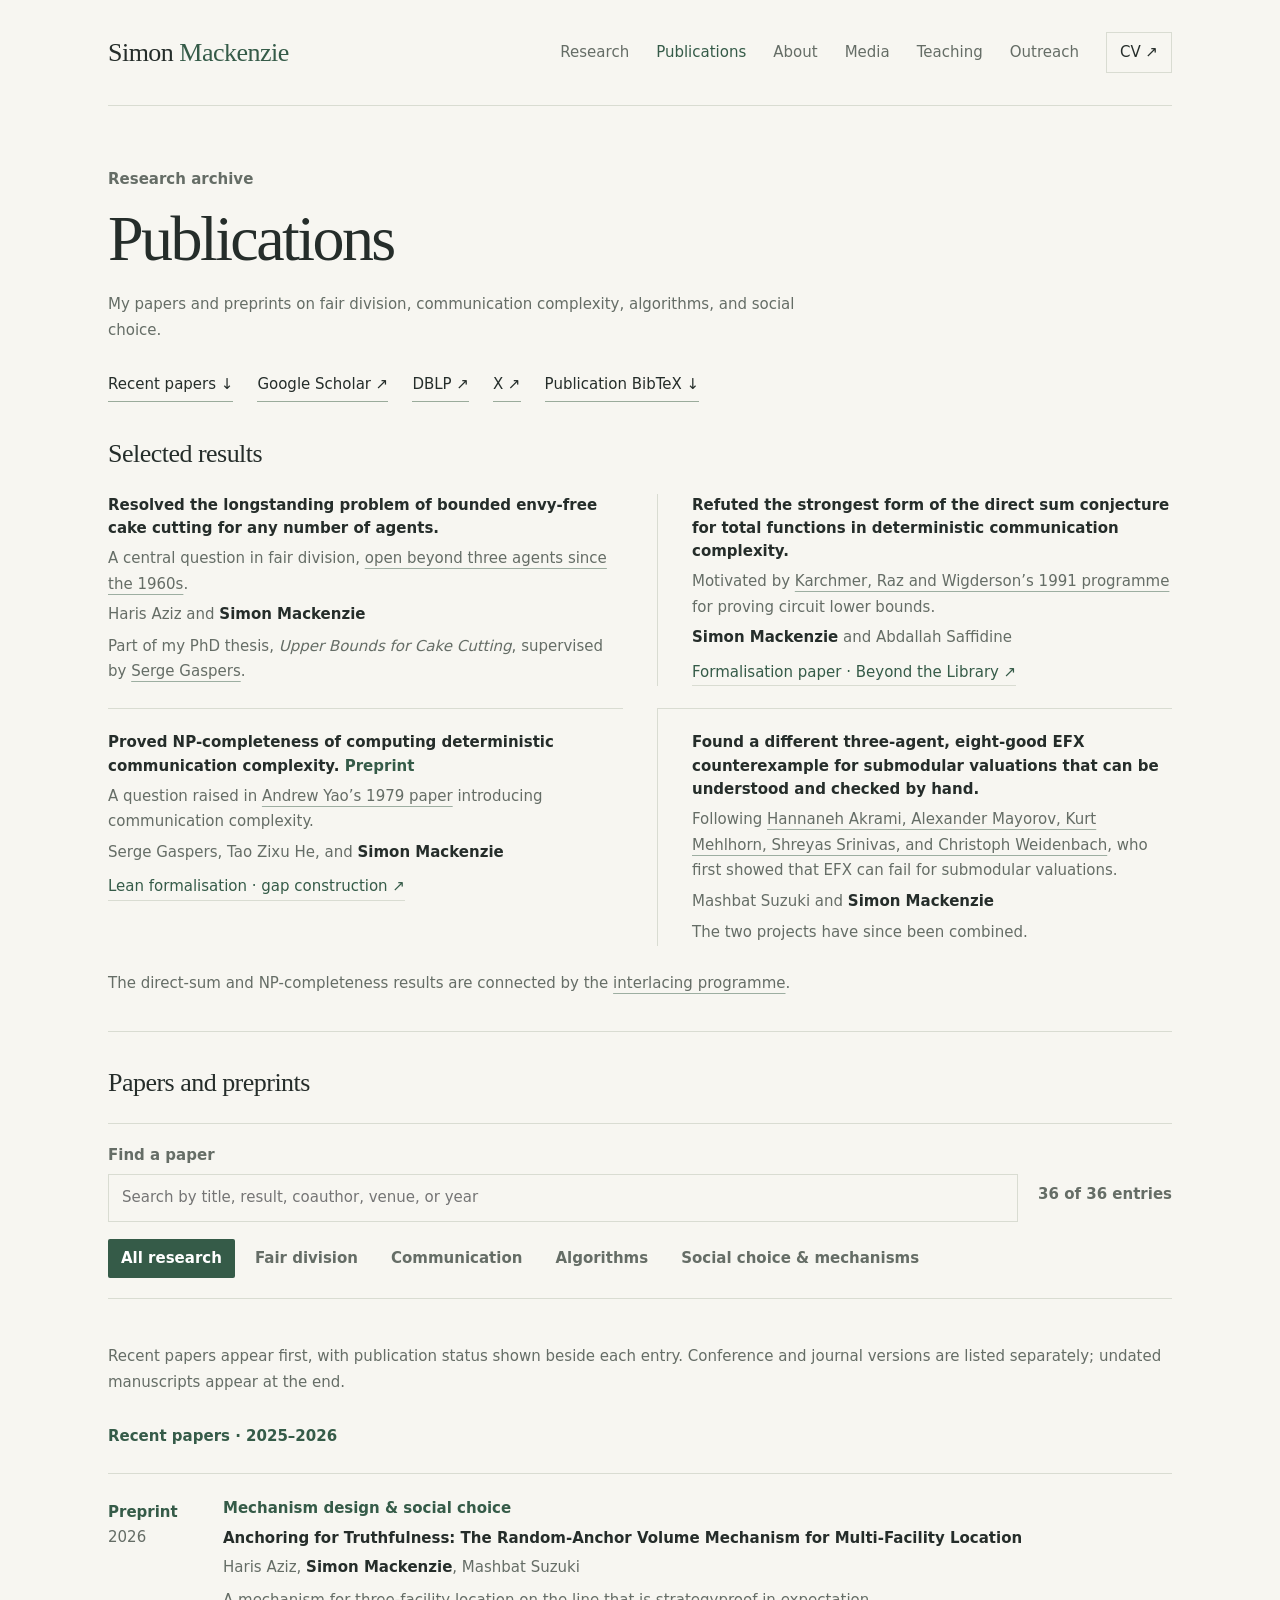
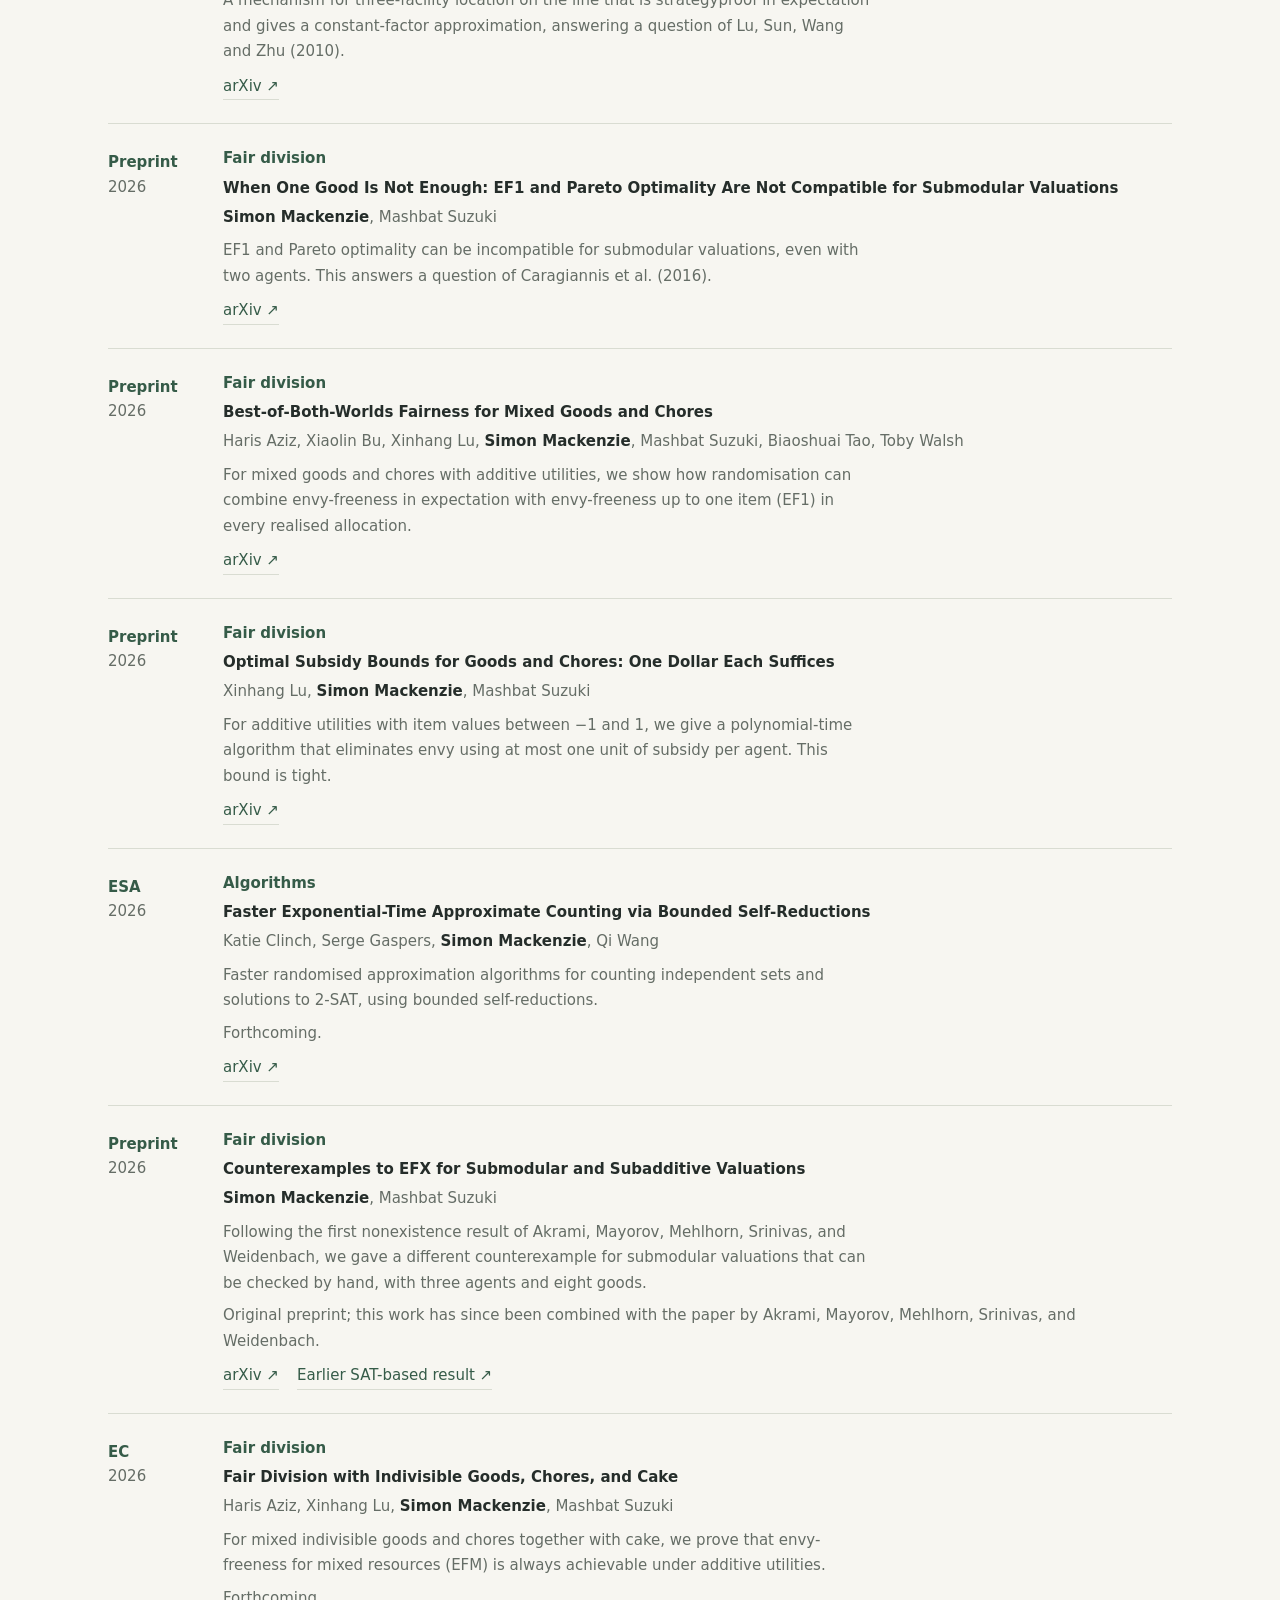
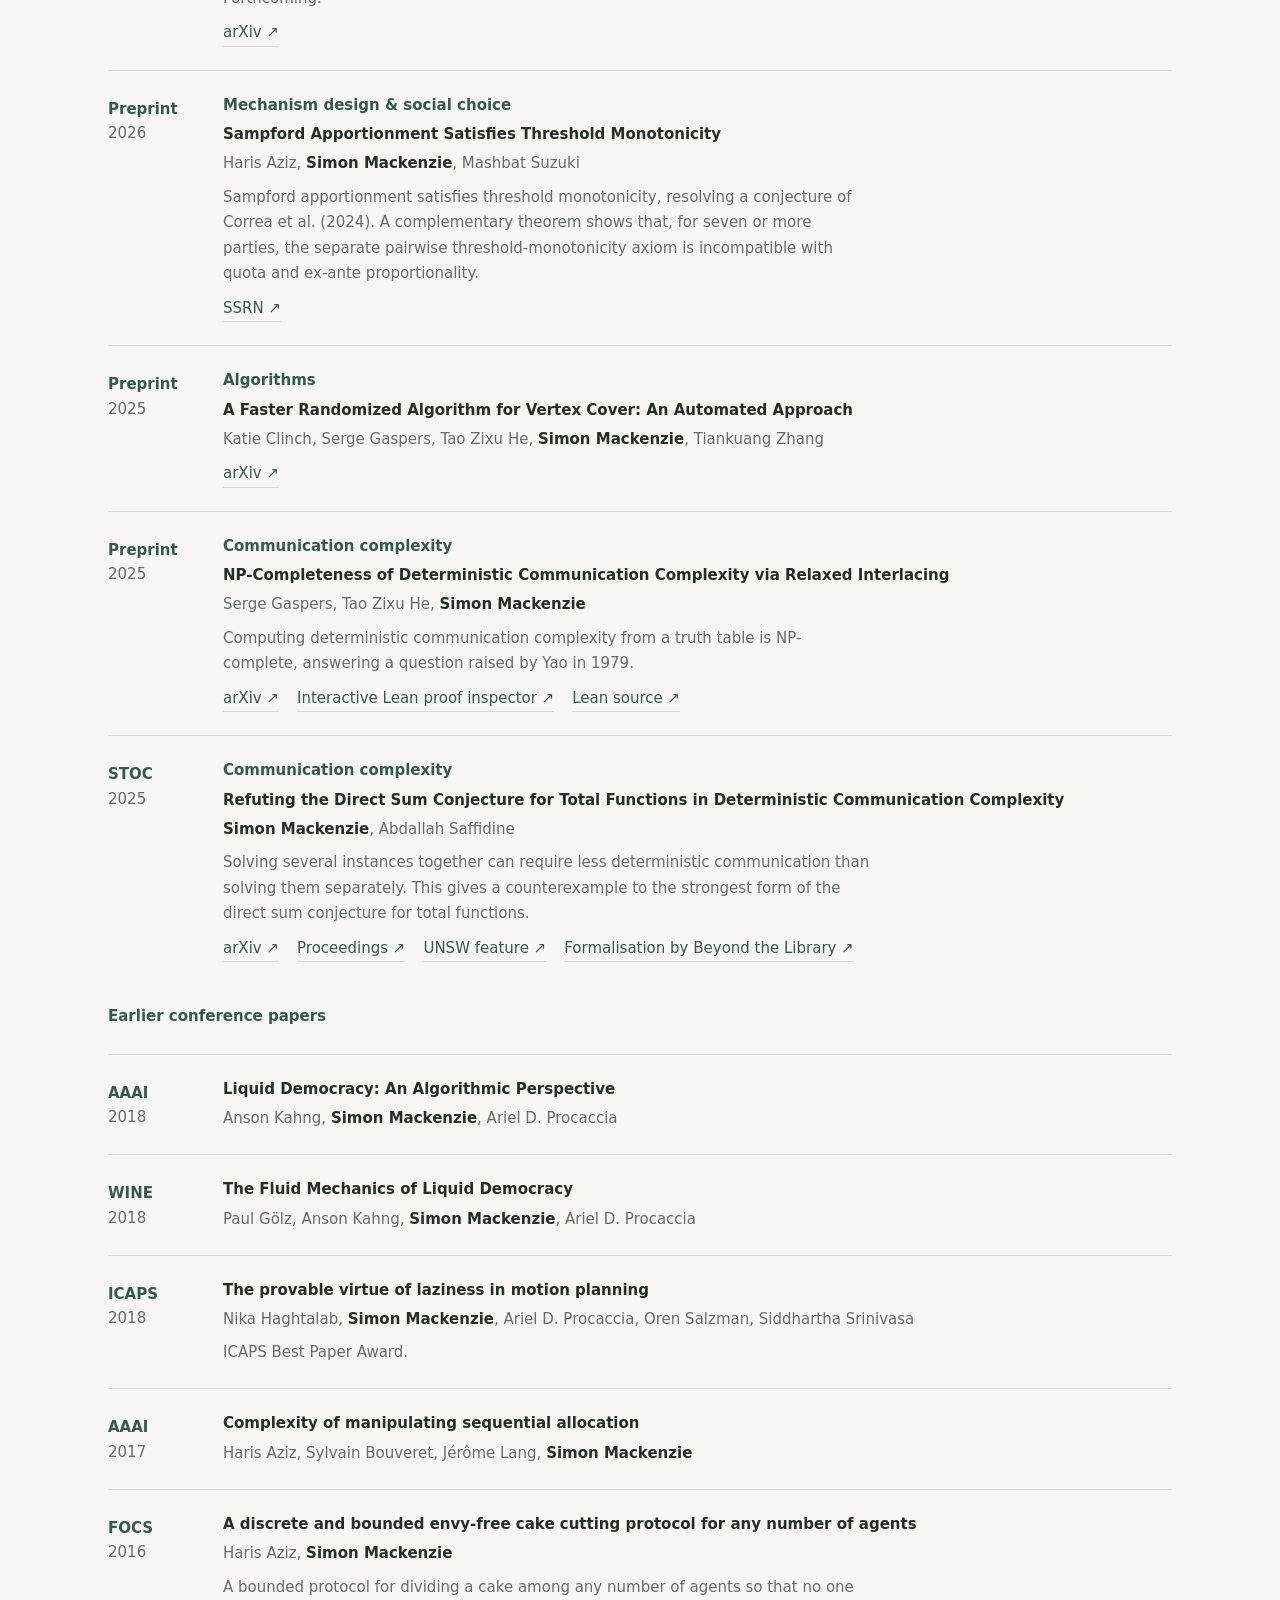
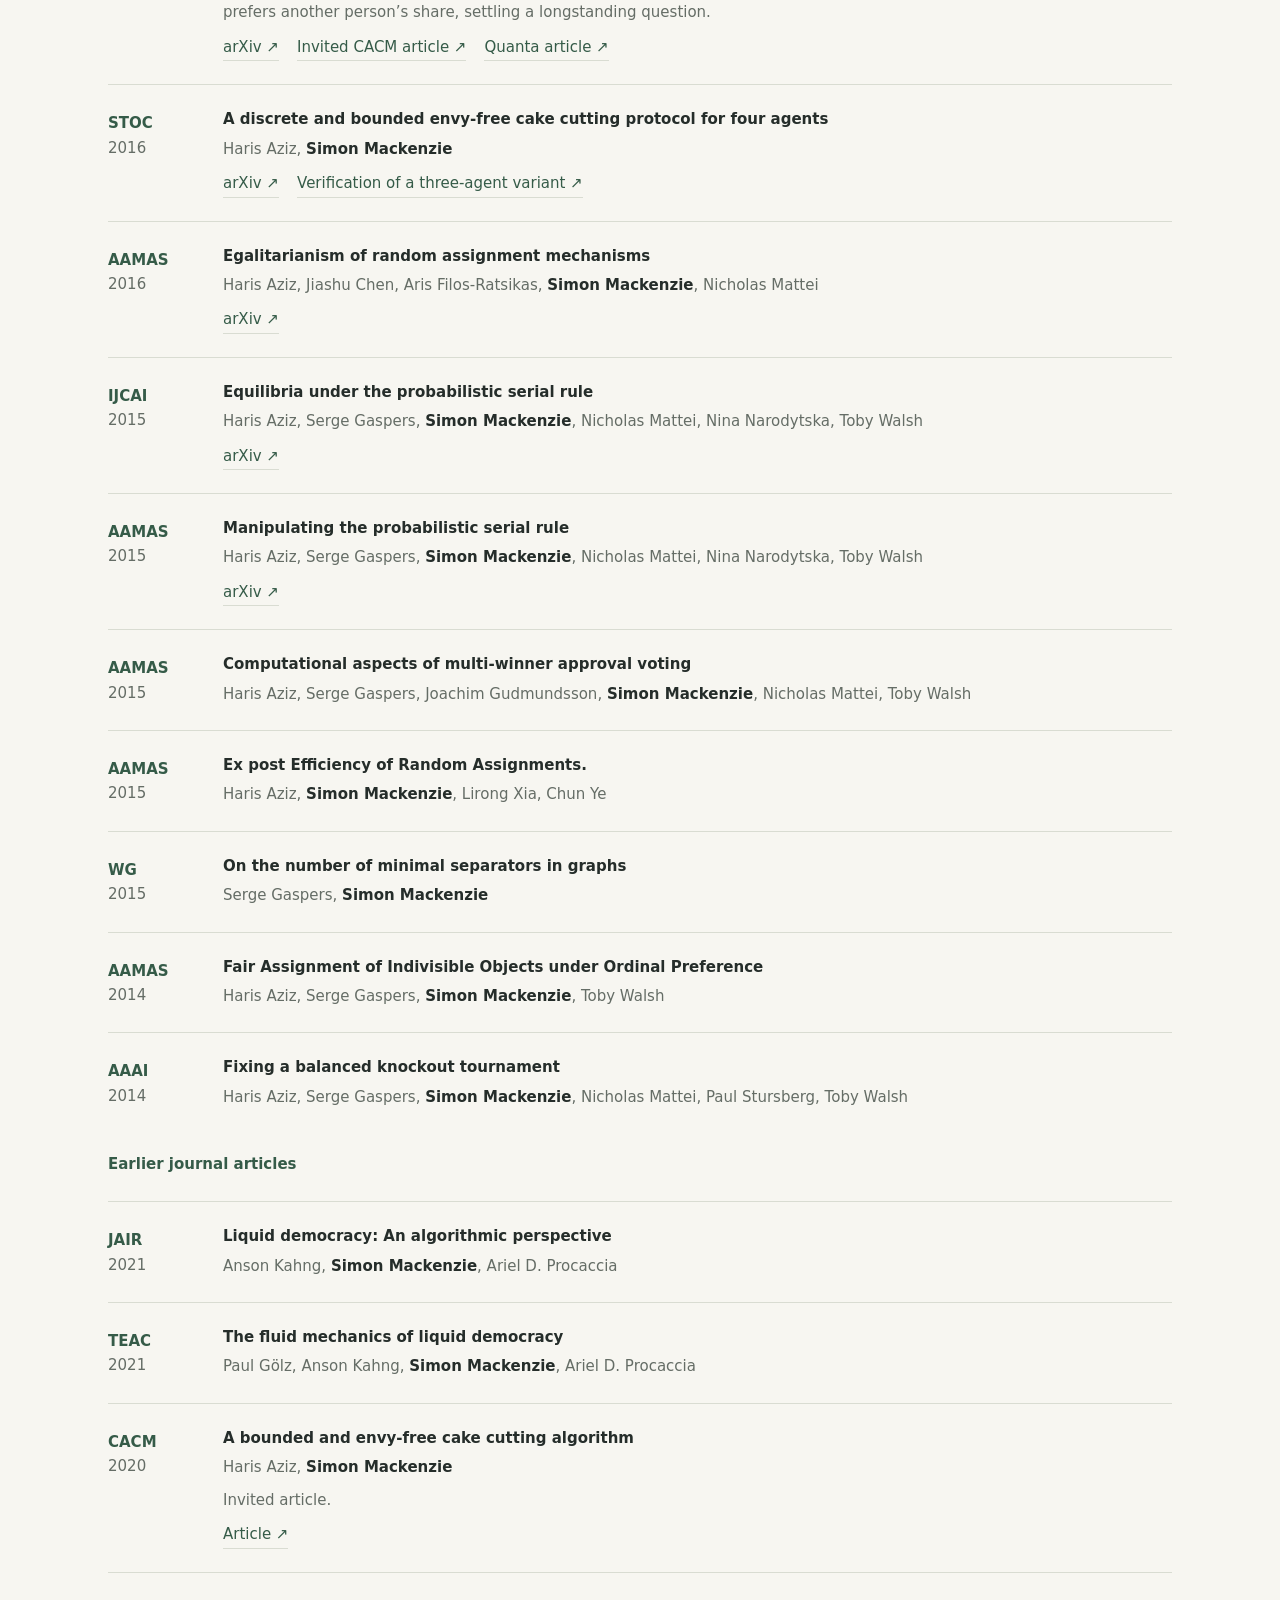
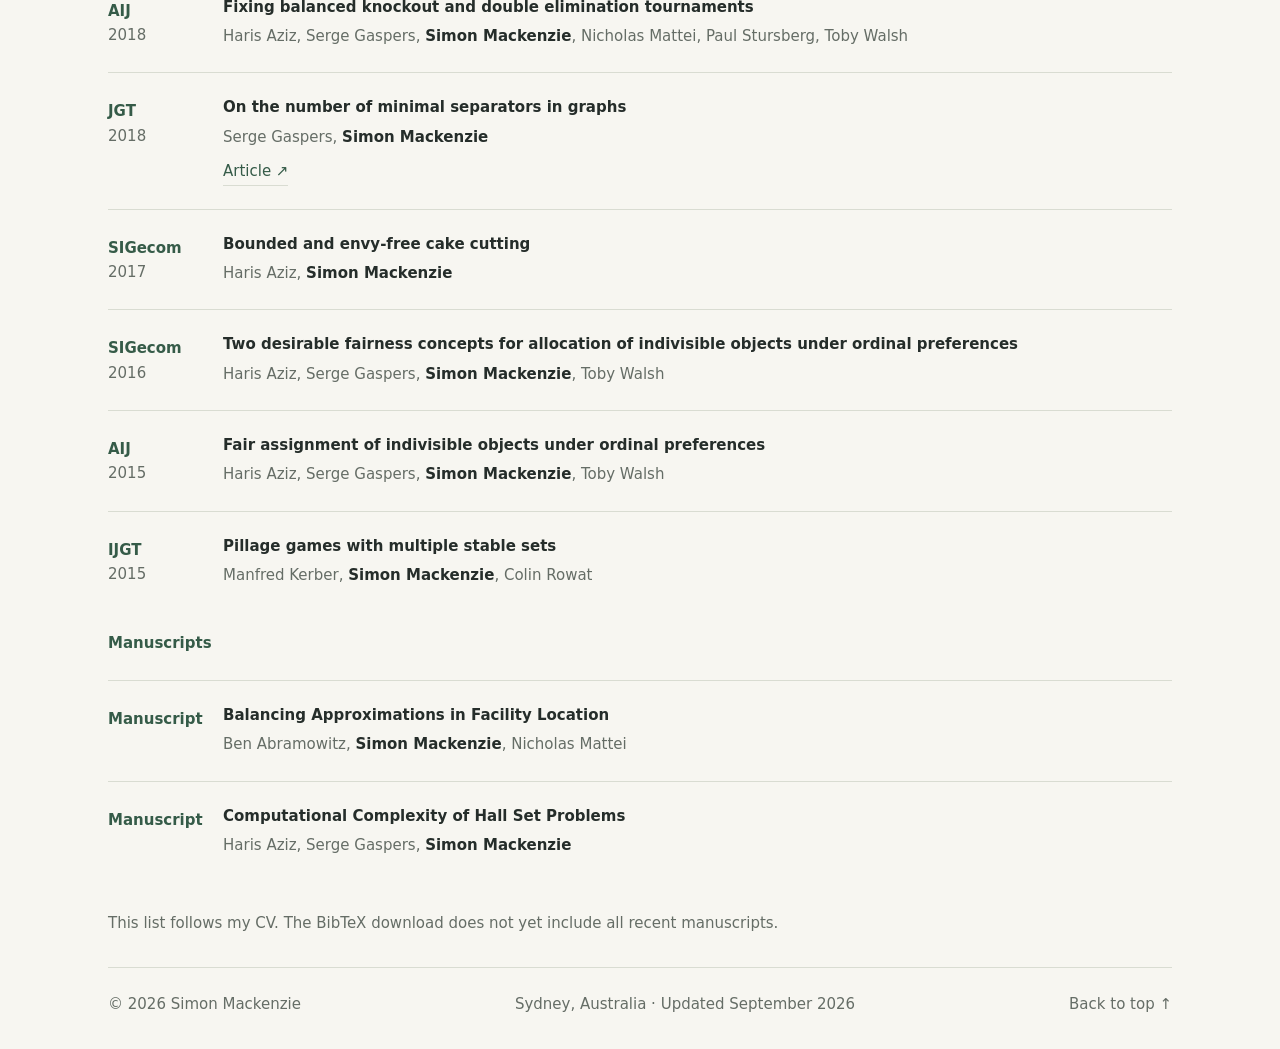
==== commit e6dc2b65: "Broaden longstanding-problems overview" ====
--- a/publications.html
+++ b/publications.html
@@ -1 +1 @@
-<!doctype html><html lang="en" id="top"><head><meta charset="utf-8"><meta name="viewport" content="width=device-width, initial-scale=1"><title>Publications — Simon Mackenzie</title><meta name="description" content="Simon Mackenzie’s research on bounded envy-free cake cutting, the direct-sum conjecture, and NP-completeness of computing communication complexity (preprint), with recent work in algorithms and fair division."><link rel="stylesheet" href="./styles.css?v=20260901b"><meta property="og:type" content="website"><meta property="og:title" content="Publications — Simon Mackenzie"><meta property="og:description" content="Simon Mackenzie’s research on bounded envy-free cake cutting, the direct-sum conjecture, and NP-completeness of computing communication complexity (preprint), with recent work in algorithms and fair division."><meta name="twitter:title" content="Publications — Simon Mackenzie"><meta name="twitter:description" content="Simon Mackenzie’s research on bounded envy-free cake cutting, the direct-sum conjecture, and NP-completeness of computing communication complexity (preprint), with recent work in algorithms and fair division."><meta name="twitter:card" content="summary_large_image"><meta property="og:image" content="https://simonwmackenzie.github.io/og.png"><meta property="og:image:alt" content="Simon Mackenzie — Algorithms, Fair division, Communication complexity"><meta name="twitter:image" content="https://simonwmackenzie.github.io/og.png"><link rel="canonical" href="https://simonwmackenzie.github.io/publications.html"><meta property="og:url" content="https://simonwmackenzie.github.io/publications.html"><link rel="icon" href="./favicon.svg" type="image/svg+xml"><link rel="apple-touch-icon" href="./apple-touch-icon.png"><meta name="theme-color" content="#f7f6f1"><script src="./archive.js" defer></script></head><body><a class="skip" href="#main">Skip to content</a><div class="container"><header class="masthead"><a class="wordmark" href="./index.html">Simon <span class="initial">Mackenzie</span></a><nav class="navigation" aria-label="Main navigation"><a href="./index.html#research">Research</a><a href="./publications.html" aria-current="page">Publications</a><a href="./index.html#about">About</a><a href="./index.html#media">Media</a><a href="./index.html#teaching">Teaching</a><a href="./index.html#outreach">Outreach</a><a class="cv-link" href="./assets/SimonMackenzieCV.pdf">CV <span aria-hidden="true">↗</span></a></nav></header><main id="main"><div class="archive-intro"><p class="eyebrow">Research archive</p><h1>Publications</h1><p>My papers and preprints on fair division, communication complexity, algorithms, and social choice.</p><div class="text-links"><a href="#recent-papers">Recent papers ↓</a><a href="https://scholar.google.com/citations?user=cBUn3E8AAAAJ">Google Scholar <span aria-hidden="true">↗</span></a><a href="https://dblp.org/pid/139/0823.html">DBLP <span aria-hidden="true">↗</span></a><a href="https://x.com/SimonWMackenzie">X <span aria-hidden="true">↗</span></a><a href="./assets/references.bib" download>Publication BibTeX ↓</a></div></div><section class="archive-highlights" aria-labelledby="highlights-heading"><h2 id="highlights-heading">Selected results</h2><ul class="result-summary" aria-label="Selected research results"><li><a class="result-statement" href="https://arxiv.org/abs/1604.03655">Resolved the longstanding problem of bounded envy-free cake cutting for any number of agents.</a><span class="result-context">A central question in fair division, <a href="https://arxiv.org/abs/1508.05143">open beyond three agents since the 1960s</a>.</span><span class="result-authors">Haris Aziz and <strong>Simon Mackenzie</strong></span><span class="result-context thesis-connection">Part of my PhD thesis, <em>Upper Bounds for Cake Cutting</em>, supervised by <a href="https://serggasp.github.io/">Serge Gaspers</a>.</span></li><li><a class="result-statement" href="https://arxiv.org/abs/2411.19003">Refuted the strongest form of the direct sum conjecture for total functions in deterministic communication complexity.</a><span class="result-context">Motivated by <a href="https://www.math.ias.edu/~avi/PUBLICATIONS/KarchmerRaWi1995.pdf">Karchmer, Raz and Wigderson’s 1991 programme</a> for proving circuit lower bounds.</span><span class="result-authors"><strong>Simon Mackenzie</strong> and Abdallah Saffidine</span><div class="paper-links result-formalisation"><a href="https://arxiv.org/abs/2606.31134">Formalisation paper · Beyond the Library <span aria-hidden="true">↗</span></a></div></li><li><a class="result-statement" href="https://arxiv.org/abs/2508.05597">Proved NP-completeness of computing deterministic communication complexity. <span class="result-status">Preprint</span></a><span class="result-context">A question raised in <a href="https://doi.org/10.1145/800135.804414">Andrew Yao’s 1979 paper</a> introducing communication complexity.</span><span class="result-authors">Serge Gaspers, Tao Zixu He, and <strong>Simon Mackenzie</strong></span><div class="paper-links result-formalisation"><a href="https://simonwmackenzie.github.io/npcc-lean/inspector/">Lean formalisation · gap construction <span aria-hidden="true">↗</span></a></div></li></ul><p class="programme-connection">The direct-sum and NP-completeness results are connected by the <a href="./index.html#interlacing">interlacing programme</a>.</p></section><section class="archive-bibliography" aria-labelledby="bibliography-heading"><h2 id="bibliography-heading">Papers and preprints</h2><div class="archive-controls"><div class="search-line"><div class="search-wrap"><label for="paper-search">Find a paper</label><input type="search" id="paper-search" placeholder="Search by title, result, coauthor, venue, or year" autocomplete="off"></div><p id="paper-count" class="count-label" aria-live="polite" aria-atomic="true">36 entries</p></div><div class="filters" role="group" aria-label="Filter by research area"><button type="button" class="filter" data-filter="all" aria-pressed="true">All research</button><button type="button" class="filter" data-filter="fair-division" aria-pressed="false">Fair division</button><button type="button" class="filter" data-filter="communication" aria-pressed="false">Communication</button><button type="button" class="filter" data-filter="algorithms" aria-pressed="false">Algorithms</button><button type="button" class="filter" data-filter="social-choice" aria-pressed="false">Social choice &amp; mechanisms</button></div></div><noscript><p class="archive-footer">All papers are listed below. Turn on JavaScript to use search and filters.</p></noscript><p class="archive-footer">Recent papers appear first, with publication status shown beside each entry. Conference and journal versions are listed separately; undated manuscripts appear at the end.</p><div id="no-results" class="empty-state" hidden>No papers match this search.<button type="button" id="clear-filters">Clear search and filters</button></div><section class="archive-group recent-papers" id="recent-papers" data-group="recent" aria-labelledby="recent-heading"><h2 id="recent-heading">Recent papers <span>· 2025–2026</span></h2><ol class="papers"><li class="paper" data-paper="aziz2026anchor" data-topic="social-choice" data-search="Anchoring for Truthfulness: The Random-Anchor Volume Mechanism for Multi-Facility Location Haris Aziz Simon Mackenzie Mashbat Suzuki 2026 Preprint preprint  A mechanism for three-facility location on the line that is strategyproof in expectation and gives a constant-factor approximation, answering a question of Lu, Sun, Wang and Zhu (2010)."><div class="paper-meta"><strong>Preprint</strong>2026</div><div><p class="paper-area">Mechanism design &amp; social choice</p><h3><a href="https://arxiv.org/abs/2608.16550">Anchoring for Truthfulness: The Random-Anchor Volume Mechanism for Multi-Facility Location</a></h3><p class="authors">Haris Aziz, <strong>Simon Mackenzie</strong>, Mashbat Suzuki</p><p class="paper-description">A mechanism for three-facility location on the line that is strategyproof in expectation and gives a constant-factor approximation, answering a question of Lu, Sun, Wang and Zhu (2010).</p><div class="paper-links"><a href="https://arxiv.org/abs/2608.16550">arXiv <span aria-hidden="true">↗</span></a></div></div></li><li class="paper" data-paper="mackenzie2026ef1" data-topic="fair-division" data-search="When One Good Is Not Enough: EF1 and Pareto Optimality Are Not Compatible for Submodular Valuations Simon Mackenzie Mashbat Suzuki 2026 Preprint preprint  EF1 and Pareto optimality can be incompatible for submodular valuations, even with two agents. This answers a question of Caragiannis et al. (2016)."><div class="paper-meta"><strong>Preprint</strong>2026</div><div><p class="paper-area">Fair division</p><h3><a href="https://arxiv.org/abs/2607.17811">When One Good Is Not Enough: EF1 and Pareto Optimality Are Not Compatible for Submodular Valuations</a></h3><p class="authors"><strong>Simon Mackenzie</strong>, Mashbat Suzuki</p><p class="paper-description">EF1 and Pareto optimality can be incompatible for submodular valuations, even with two agents. This answers a question of Caragiannis et al. (2016).</p><div class="paper-links"><a href="https://arxiv.org/abs/2607.17811">arXiv <span aria-hidden="true">↗</span></a></div></div></li><li class="paper" data-paper="aziz2026best" data-topic="fair-division" data-search="Best-of-Both-Worlds Fairness for Mixed Goods and Chores Haris Aziz Xiaolin Bu Xinhang Lu Simon Mackenzie Mashbat Suzuki Biaoshuai Tao Toby Walsh 2026 Preprint preprint  For mixed goods and chores with additive utilities, we show how randomisation can combine envy-freeness in expectation with envy-freeness up to one item (EF1) in every realised allocation."><div class="paper-meta"><strong>Preprint</strong>2026</div><div><p class="paper-area">Fair division</p><h3><a href="https://arxiv.org/abs/2607.10232">Best-of-Both-Worlds Fairness for Mixed Goods and Chores</a></h3><p class="authors">Haris Aziz, Xiaolin Bu, Xinhang Lu, <strong>Simon Mackenzie</strong>, Mashbat Suzuki, Biaoshuai Tao, Toby Walsh</p><p class="paper-description">For mixed goods and chores with additive utilities, we show how randomisation can combine envy-freeness in expectation with envy-freeness up to one item (EF1) in every realised allocation.</p><div class="paper-links"><a href="https://arxiv.org/abs/2607.10232">arXiv <span aria-hidden="true">↗</span></a></div></div></li><li class="paper" data-paper="lu2026subsidy" data-topic="fair-division" data-search="Optimal Subsidy Bounds for Goods and Chores: One Dollar Each Suffices Xinhang Lu Simon Mackenzie Mashbat Suzuki 2026 Preprint preprint  For additive utilities with item values between −1 and 1, we give a polynomial-time algorithm that eliminates envy using at most one unit of subsidy per agent. This bound is tight."><div class="paper-meta"><strong>Preprint</strong>2026</div><div><p class="paper-area">Fair division</p><h3><a href="https://arxiv.org/abs/2607.10089">Optimal Subsidy Bounds for Goods and Chores: One Dollar Each Suffices</a></h3><p class="authors">Xinhang Lu, <strong>Simon Mackenzie</strong>, Mashbat Suzuki</p><p class="paper-description">For additive utilities with item values between −1 and 1, we give a polynomial-time algorithm that eliminates envy using at most one unit of subsidy per agent. This bound is tight.</p><div class="paper-links"><a href="https://arxiv.org/abs/2607.10089">arXiv <span aria-hidden="true">↗</span></a></div></div></li><li class="paper" data-paper="clinch2026counting" data-topic="algorithms" data-search="Faster Exponential-Time Approximate Counting via Bounded Self-Reductions Katie Clinch Serge Gaspers Simon Mackenzie Qi Wang 2026 ESA conference Forthcoming. Faster randomised approximation algorithms for counting independent sets and solutions to 2-SAT, using bounded self-reductions."><div class="paper-meta"><strong>ESA</strong>2026</div><div><p class="paper-area">Algorithms</p><h3><a href="https://arxiv.org/abs/2607.06393">Faster Exponential-Time Approximate Counting via Bounded Self-Reductions</a></h3><p class="authors">Katie Clinch, Serge Gaspers, <strong>Simon Mackenzie</strong>, Qi Wang</p><p class="paper-description">Faster randomised approximation algorithms for counting independent sets and solutions to 2-SAT, using bounded self-reductions.</p><p class="paper-note">Forthcoming.</p><div class="paper-links"><a href="https://arxiv.org/abs/2607.06393">arXiv <span aria-hidden="true">↗</span></a></div></div></li><li class="paper" data-paper="mackenzie2026efx" data-topic="fair-division" data-search="Counterexamples to EFX for Submodular and Subadditive Valuations Simon Mackenzie Mashbat Suzuki 2026 Preprint preprint Original preprint; this work has since been combined with the paper by Akrami, Mayorov, Mehlhorn, Srinivas, and Weidenbach. Following the first nonexistence result of Akrami, Mayorov, Mehlhorn, Srinivas, and Weidenbach, we gave a different counterexample for submodular valuations that can be checked by hand, with three agents and eight goods."><div class="paper-meta"><strong>Preprint</strong>2026</div><div><p class="paper-area">Fair division</p><h3><a href="https://arxiv.org/abs/2605.06451">Counterexamples to EFX for Submodular and Subadditive Valuations</a></h3><p class="authors"><strong>Simon Mackenzie</strong>, Mashbat Suzuki</p><p class="paper-description">Following the first nonexistence result of Akrami, Mayorov, Mehlhorn, Srinivas, and Weidenbach, we gave a different counterexample for submodular valuations that can be checked by hand, with three agents and eight goods.</p><p class="paper-note">Original preprint; this work has since been combined with the paper by Akrami, Mayorov, Mehlhorn, Srinivas, and Weidenbach.</p><div class="paper-links"><a href="https://arxiv.org/abs/2605.06451">arXiv <span aria-hidden="true">↗</span></a><a href="https://arxiv.org/abs/2604.18216">Earlier SAT-based result <span aria-hidden="true">↗</span></a></div></div></li><li class="paper" data-paper="aziz2026fairdivision" data-topic="fair-division" data-search="Fair Division with Indivisible Goods, Chores, and Cake Haris Aziz Xinhang Lu Simon Mackenzie Mashbat Suzuki 2026 EC conference Forthcoming. For mixed indivisible goods and chores together with cake, we prove that envy-freeness for mixed resources (EFM) is always achievable under additive utilities."><div class="paper-meta"><strong>EC</strong>2026</div><div><p class="paper-area">Fair division</p><h3><a href="https://arxiv.org/abs/2511.04891">Fair Division with Indivisible Goods, Chores, and Cake</a></h3><p class="authors">Haris Aziz, Xinhang Lu, <strong>Simon Mackenzie</strong>, Mashbat Suzuki</p><p class="paper-description">For mixed indivisible goods and chores together with cake, we prove that envy-freeness for mixed resources (EFM) is always achievable under additive utilities.</p><p class="paper-note">Forthcoming.</p><div class="paper-links"><a href="https://arxiv.org/abs/2511.04891">arXiv <span aria-hidden="true">↗</span></a></div></div></li><li class="paper" data-paper="aziz2026sampford" data-topic="social-choice" data-search="Sampford Apportionment Satisfies Threshold Monotonicity Haris Aziz Simon Mackenzie Mashbat Suzuki 2026 Preprint preprint  Sampford apportionment satisfies threshold monotonicity, resolving a conjecture of Correa et al. (2024). A complementary theorem shows that, for seven or more parties, the separate pairwise threshold-monotonicity axiom is incompatible with quota and ex-ante proportionality."><div class="paper-meta"><strong>Preprint</strong>2026</div><div><p class="paper-area">Mechanism design &amp; social choice</p><h3><a href="https://papers.ssrn.com/sol3/papers.cfm?abstract_id=7346803">Sampford Apportionment Satisfies Threshold Monotonicity</a></h3><p class="authors">Haris Aziz, <strong>Simon Mackenzie</strong>, Mashbat Suzuki</p><p class="paper-description">Sampford apportionment satisfies threshold monotonicity, resolving a conjecture of Correa et al. (2024). A complementary theorem shows that, for seven or more parties, the separate pairwise threshold-monotonicity axiom is incompatible with quota and ex-ante proportionality.</p><div class="paper-links"><a href="https://papers.ssrn.com/sol3/papers.cfm?abstract_id=7346803">SSRN <span aria-hidden="true">↗</span></a></div></div></li><li class="paper" data-paper="clinch2025vertexcover" data-topic="algorithms" data-search="A Faster Randomized Algorithm for Vertex Cover: An Automated Approach Katie Clinch Serge Gaspers Tao Zixu He Simon Mackenzie Tiankuang Zhang 2025 Preprint preprint  "><div class="paper-meta"><strong>Preprint</strong>2025</div><div><p class="paper-area">Algorithms</p><h3><a href="https://arxiv.org/abs/2510.09027">A Faster Randomized Algorithm for Vertex Cover: An Automated Approach</a></h3><p class="authors">Katie Clinch, Serge Gaspers, Tao Zixu He, <strong>Simon Mackenzie</strong>, Tiankuang Zhang</p><div class="paper-links"><a href="https://arxiv.org/abs/2510.09027">arXiv <span aria-hidden="true">↗</span></a></div></div></li><li class="paper" data-paper="gaspers2025interlacing" data-topic="communication" data-search="NP-Completeness of Deterministic Communication Complexity via Relaxed Interlacing Serge Gaspers Tao Zixu He Simon Mackenzie 2025 Preprint preprint  Computing deterministic communication complexity from a truth table is NP-complete, answering a question raised by Yao in 1979."><div class="paper-meta"><strong>Preprint</strong>2025</div><div><p class="paper-area">Communication complexity</p><h3><a href="https://arxiv.org/abs/2508.05597">NP-Completeness of Deterministic Communication Complexity via Relaxed Interlacing</a></h3><p class="authors">Serge Gaspers, Tao Zixu He, <strong>Simon Mackenzie</strong></p><p class="paper-description">Computing deterministic communication complexity from a truth table is NP-complete, answering a question raised by Yao in 1979.</p><div class="paper-links"><a href="https://arxiv.org/abs/2508.05597">arXiv <span aria-hidden="true">↗</span></a><a href="https://simonwmackenzie.github.io/npcc-lean/inspector/">Interactive Lean proof inspector <span aria-hidden="true">↗</span></a><a href="https://github.com/simonwmackenzie/npcc-lean">Lean source <span aria-hidden="true">↗</span></a></div></div></li><li class="paper" data-paper="mackenzie2025refuting" data-topic="communication" data-search="Refuting the Direct Sum Conjecture for Total Functions in Deterministic Communication Complexity Simon Mackenzie Abdallah Saffidine 2025 STOC conference  Solving several instances together can require less deterministic communication than solving them separately. This gives a counterexample to the strongest form of the direct sum conjecture for total functions."><div class="paper-meta"><strong>STOC</strong>2025</div><div><p class="paper-area">Communication complexity</p><h3><a href="https://arxiv.org/abs/2411.19003">Refuting the Direct Sum Conjecture for Total Functions in Deterministic Communication Complexity</a></h3><p class="authors"><strong>Simon Mackenzie</strong>, Abdallah Saffidine</p><p class="paper-description">Solving several instances together can require less deterministic communication than solving them separately. This gives a counterexample to the strongest form of the direct sum conjecture for total functions.</p><div class="paper-links"><a href="https://arxiv.org/abs/2411.19003">arXiv <span aria-hidden="true">↗</span></a><a href="https://dl.acm.org/doi/10.1145/3717823.3718148">Proceedings <span aria-hidden="true">↗</span></a><a href="https://www.unsw.edu.au/news/2025/03/communication-complexity--why-a-new-mathematical-formula-could-h">UNSW feature <span aria-hidden="true">↗</span></a><a href="https://beyondthelibrary.github.io/formal_arxiv/p/Refuting/">Formalisation by Beyond the Library <span aria-hidden="true">↗</span></a></div></div></li></ol></section><section class="archive-group" data-group="conference" aria-labelledby="conference-heading"><h2 id="conference-heading">Earlier conference papers</h2><ol class="papers"><li class="paper" data-paper="kahng2021liquidconf" data-topic="social-choice" data-search="Liquid Democracy: An Algorithmic Perspective Anson Kahng Simon Mackenzie Ariel D. Procaccia 2018 AAAI conference  "><div class="paper-meta"><strong>AAAI</strong>2018</div><div><h3>Liquid Democracy: An Algorithmic Perspective</h3><p class="authors">Anson Kahng, <strong>Simon Mackenzie</strong>, Ariel D. Procaccia</p></div></li><li class="paper" data-paper="goelz2018fluid" data-topic="social-choice" data-search="The Fluid Mechanics of Liquid Democracy Paul Gölz Anson Kahng Simon Mackenzie Ariel D. Procaccia 2018 WINE conference  "><div class="paper-meta"><strong>WINE</strong>2018</div><div><h3>The Fluid Mechanics of Liquid Democracy</h3><p class="authors">Paul Gölz, Anson Kahng, <strong>Simon Mackenzie</strong>, Ariel D. Procaccia</p></div></li><li class="paper" data-paper="haghtalab2018provable" data-topic="algorithms" data-search="The provable virtue of laziness in motion planning Nika Haghtalab Simon Mackenzie Ariel D. Procaccia Oren Salzman Siddhartha Srinivasa 2018 ICAPS conference ICAPS Best Paper Award. "><div class="paper-meta"><strong>ICAPS</strong>2018</div><div><h3>The provable virtue of laziness in motion planning</h3><p class="authors">Nika Haghtalab, <strong>Simon Mackenzie</strong>, Ariel D. Procaccia, Oren Salzman, Siddhartha Srinivasa</p><p class="paper-note">ICAPS Best Paper Award.</p></div></li><li class="paper" data-paper="aziz2017complexity" data-topic="social-choice" data-search="Complexity of manipulating sequential allocation Haris Aziz Sylvain Bouveret Jérôme Lang Simon Mackenzie 2017 AAAI conference  "><div class="paper-meta"><strong>AAAI</strong>2017</div><div><h3>Complexity of manipulating sequential allocation</h3><p class="authors">Haris Aziz, Sylvain Bouveret, Jérôme Lang, <strong>Simon Mackenzie</strong></p></div></li><li class="paper" data-paper="aziz2016discrete" data-topic="fair-division" data-search="A discrete and bounded envy-free cake cutting protocol for any number of agents Haris Aziz Simon Mackenzie 2016 FOCS conference  A bounded protocol for dividing a cake among any number of agents so that no one prefers another person’s share, settling a longstanding question."><div class="paper-meta"><strong>FOCS</strong>2016</div><div><h3><a href="https://arxiv.org/abs/1604.03655">A discrete and bounded envy-free cake cutting protocol for any number of agents</a></h3><p class="authors">Haris Aziz, <strong>Simon Mackenzie</strong></p><p class="paper-description">A bounded protocol for dividing a cake among any number of agents so that no one prefers another person’s share, settling a longstanding question.</p><div class="paper-links"><a href="https://arxiv.org/abs/1604.03655">arXiv <span aria-hidden="true">↗</span></a><a href="https://dl.acm.org/doi/10.1145/3382129">Invited CACM article <span aria-hidden="true">↗</span></a><a href="https://www.quantamagazine.org/new-algorithm-solves-cake-cutting-problem-20161006/">Quanta article <span aria-hidden="true">↗</span></a></div></div></li><li class="paper" data-paper="aziz2016discretefour" data-topic="fair-division" data-search="A discrete and bounded envy-free cake cutting protocol for four agents Haris Aziz Simon Mackenzie 2016 STOC conference  "><div class="paper-meta"><strong>STOC</strong>2016</div><div><h3><a href="https://arxiv.org/abs/1508.05143">A discrete and bounded envy-free cake cutting protocol for four agents</a></h3><p class="authors">Haris Aziz, <strong>Simon Mackenzie</strong></p><div class="paper-links"><a href="https://arxiv.org/abs/1508.05143">arXiv <span aria-hidden="true">↗</span></a><a href="https://arxiv.org/abs/2405.14068">Verification of a three-agent variant <span aria-hidden="true">↗</span></a></div></div></li><li class="paper" data-paper="aziz2015egalitarianism" data-topic="social-choice" data-search="Egalitarianism of random assignment mechanisms Haris Aziz Jiashu Chen Aris Filos-Ratsikas Simon Mackenzie Nicholas Mattei 2016 AAMAS conference  "><div class="paper-meta"><strong>AAMAS</strong>2016</div><div><h3><a href="https://arxiv.org/abs/1507.06827">Egalitarianism of random assignment mechanisms</a></h3><p class="authors">Haris Aziz, Jiashu Chen, Aris Filos-Ratsikas, <strong>Simon Mackenzie</strong>, Nicholas Mattei</p><div class="paper-links"><a href="https://arxiv.org/abs/1507.06827">arXiv <span aria-hidden="true">↗</span></a></div></div></li><li class="paper" data-paper="aziz2015equilibria" data-topic="social-choice" data-search="Equilibria under the probabilistic serial rule Haris Aziz Serge Gaspers Simon Mackenzie Nicholas Mattei Nina Narodytska Toby Walsh 2015 IJCAI conference  "><div class="paper-meta"><strong>IJCAI</strong>2015</div><div><h3><a href="https://arxiv.org/abs/1502.04888">Equilibria under the probabilistic serial rule</a></h3><p class="authors">Haris Aziz, Serge Gaspers, <strong>Simon Mackenzie</strong>, Nicholas Mattei, Nina Narodytska, Toby Walsh</p><div class="paper-links"><a href="https://arxiv.org/abs/1502.04888">arXiv <span aria-hidden="true">↗</span></a></div></div></li><li class="paper" data-paper="aziz2015manipulating" data-topic="social-choice" data-search="Manipulating the probabilistic serial rule Haris Aziz Serge Gaspers Simon Mackenzie Nicholas Mattei Nina Narodytska Toby Walsh 2015 AAMAS conference  "><div class="paper-meta"><strong>AAMAS</strong>2015</div><div><h3><a href="https://arxiv.org/abs/1501.06626">Manipulating the probabilistic serial rule</a></h3><p class="authors">Haris Aziz, Serge Gaspers, <strong>Simon Mackenzie</strong>, Nicholas Mattei, Nina Narodytska, Toby Walsh</p><div class="paper-links"><a href="https://arxiv.org/abs/1501.06626">arXiv <span aria-hidden="true">↗</span></a></div></div></li><li class="paper" data-paper="aziz2014computational" data-topic="social-choice" data-search="Computational aspects of multi-winner approval voting Haris Aziz Serge Gaspers Joachim Gudmundsson Simon Mackenzie Nicholas Mattei Toby Walsh 2015 AAMAS conference  "><div class="paper-meta"><strong>AAMAS</strong>2015</div><div><h3>Computational aspects of multi-winner approval voting</h3><p class="authors">Haris Aziz, Serge Gaspers, Joachim Gudmundsson, <strong>Simon Mackenzie</strong>, Nicholas Mattei, Toby Walsh</p></div></li><li class="paper" data-paper="aziz2015ex" data-topic="social-choice" data-search="Ex post Efficiency of Random Assignments. Haris Aziz Simon Mackenzie Lirong Xia Chun Ye 2015 AAMAS conference  "><div class="paper-meta"><strong>AAMAS</strong>2015</div><div><h3>Ex post Efficiency of Random Assignments.</h3><p class="authors">Haris Aziz, <strong>Simon Mackenzie</strong>, Lirong Xia, Chun Ye</p></div></li><li class="paper" data-paper="gaspers2015number" data-topic="algorithms" data-search="On the number of minimal separators in graphs Serge Gaspers Simon Mackenzie 2015 WG conference  "><div class="paper-meta"><strong>WG</strong>2015</div><div><h3>On the number of minimal separators in graphs</h3><p class="authors">Serge Gaspers, <strong>Simon Mackenzie</strong></p></div></li><li class="paper" data-paper="haris2014fair" data-topic="fair-division" data-search="Fair Assignment of Indivisible Objects under Ordinal Preference Haris Aziz Serge Gaspers Simon Mackenzie Toby Walsh 2014 AAMAS conference  "><div class="paper-meta"><strong>AAMAS</strong>2014</div><div><h3>Fair Assignment of Indivisible Objects under Ordinal Preference</h3><p class="authors">Haris Aziz, Serge Gaspers, <strong>Simon Mackenzie</strong>, Toby Walsh</p></div></li><li class="paper" data-paper="aziz2014fixing" data-topic="social-choice" data-search="Fixing a balanced knockout tournament Haris Aziz Serge Gaspers Simon Mackenzie Nicholas Mattei Paul Stursberg Toby Walsh 2014 AAAI conference  "><div class="paper-meta"><strong>AAAI</strong>2014</div><div><h3>Fixing a balanced knockout tournament</h3><p class="authors">Haris Aziz, Serge Gaspers, <strong>Simon Mackenzie</strong>, Nicholas Mattei, Paul Stursberg, Toby Walsh</p></div></li></ol></section><section class="archive-group" data-group="journal" aria-labelledby="journal-heading"><h2 id="journal-heading">Earlier journal articles</h2><ol class="papers"><li class="paper" data-paper="kahng2021liquid" data-topic="social-choice" data-search="Liquid democracy: An algorithmic perspective Anson Kahng Simon Mackenzie Ariel D. Procaccia 2021 JAIR journal  "><div class="paper-meta"><strong>JAIR</strong>2021</div><div><h3>Liquid democracy: An algorithmic perspective</h3><p class="authors">Anson Kahng, <strong>Simon Mackenzie</strong>, Ariel D. Procaccia</p></div></li><li class="paper" data-paper="golz2021fluid" data-topic="social-choice" data-search="The fluid mechanics of liquid democracy Paul Gölz Anson Kahng Simon Mackenzie Ariel D. Procaccia 2021 TEAC journal  "><div class="paper-meta"><strong>TEAC</strong>2021</div><div><h3>The fluid mechanics of liquid democracy</h3><p class="authors">Paul Gölz, Anson Kahng, <strong>Simon Mackenzie</strong>, Ariel D. Procaccia</p></div></li><li class="paper" data-paper="aziz2020bounded" data-topic="fair-division" data-search="A bounded and envy-free cake cutting algorithm Haris Aziz Simon Mackenzie 2020 CACM journal Invited article. "><div class="paper-meta"><strong>CACM</strong>2020</div><div><h3><a href="https://dl.acm.org/doi/10.1145/3382129">A bounded and envy-free cake cutting algorithm</a></h3><p class="authors">Haris Aziz, <strong>Simon Mackenzie</strong></p><p class="paper-note">Invited article.</p><div class="paper-links"><a href="https://dl.acm.org/doi/10.1145/3382129">Article <span aria-hidden="true">↗</span></a></div></div></li><li class="paper" data-paper="aziz2018fixing" data-topic="social-choice" data-search="Fixing balanced knockout and double elimination tournaments Haris Aziz Serge Gaspers Simon Mackenzie Nicholas Mattei Paul Stursberg Toby Walsh 2018 AIJ journal  "><div class="paper-meta"><strong>AIJ</strong>2018</div><div><h3>Fixing balanced knockout and double elimination tournaments</h3><p class="authors">Haris Aziz, Serge Gaspers, <strong>Simon Mackenzie</strong>, Nicholas Mattei, Paul Stursberg, Toby Walsh</p></div></li><li class="paper" data-paper="https://doi.org/10.1002/jgt.22179" data-topic="algorithms" data-search="On the number of minimal separators in graphs Serge Gaspers Simon Mackenzie 2018 JGT journal  "><div class="paper-meta"><strong>JGT</strong>2018</div><div><h3><a href="https://doi.org/10.1002/jgt.22179">On the number of minimal separators in graphs</a></h3><p class="authors">Serge Gaspers, <strong>Simon Mackenzie</strong></p><div class="paper-links"><a href="https://doi.org/10.1002/jgt.22179">Article <span aria-hidden="true">↗</span></a></div></div></li><li class="paper" data-paper="aziz2017bounded" data-topic="fair-division" data-search="Bounded and envy-free cake cutting Haris Aziz Simon Mackenzie 2017 SIGecom journal  "><div class="paper-meta"><strong>SIGecom</strong>2017</div><div><h3>Bounded and envy-free cake cutting</h3><p class="authors">Haris Aziz, <strong>Simon Mackenzie</strong></p></div></li><li class="paper" data-paper="aziz2016two" data-topic="fair-division" data-search="Two desirable fairness concepts for allocation of indivisible objects under ordinal preferences Haris Aziz Serge Gaspers Simon Mackenzie Toby Walsh 2016 SIGecom journal  "><div class="paper-meta"><strong>SIGecom</strong>2016</div><div><h3>Two desirable fairness concepts for allocation of indivisible objects under ordinal preferences</h3><p class="authors">Haris Aziz, Serge Gaspers, <strong>Simon Mackenzie</strong>, Toby Walsh</p></div></li><li class="paper" data-paper="aziz2015fair" data-topic="fair-division" data-search="Fair assignment of indivisible objects under ordinal preferences Haris Aziz Serge Gaspers Simon Mackenzie Toby Walsh 2015 AIJ journal  "><div class="paper-meta"><strong>AIJ</strong>2015</div><div><h3>Fair assignment of indivisible objects under ordinal preferences</h3><p class="authors">Haris Aziz, Serge Gaspers, <strong>Simon Mackenzie</strong>, Toby Walsh</p></div></li><li class="paper" data-paper="mackenzie2015pillage" data-topic="social-choice" data-search="Pillage games with multiple stable sets Manfred Kerber Simon Mackenzie Colin Rowat 2015 IJGT journal  "><div class="paper-meta"><strong>IJGT</strong>2015</div><div><h3>Pillage games with multiple stable sets</h3><p class="authors">Manfred Kerber, <strong>Simon Mackenzie</strong>, Colin Rowat</p></div></li></ol></section><section class="archive-group" data-group="manuscript" aria-labelledby="manuscript-heading"><h2 id="manuscript-heading">Manuscripts</h2><ol class="papers"><li class="paper" data-paper="abramowitz2026facility" data-topic="social-choice" data-search="Balancing Approximations in Facility Location Ben Abramowitz Simon Mackenzie Nicholas Mattei  Manuscript manuscript  "><div class="paper-meta"><strong>Manuscript</strong></div><div><h3>Balancing Approximations in Facility Location</h3><p class="authors">Ben Abramowitz, <strong>Simon Mackenzie</strong>, Nicholas Mattei</p></div></li><li class="paper" data-paper="aziz2026hall" data-topic="social-choice" data-search="Computational Complexity of Hall Set Problems Haris Aziz Serge Gaspers Simon Mackenzie  Manuscript manuscript  "><div class="paper-meta"><strong>Manuscript</strong></div><div><h3>Computational Complexity of Hall Set Problems</h3><p class="authors">Haris Aziz, Serge Gaspers, <strong>Simon Mackenzie</strong></p></div></li></ol></section><p class="archive-footer">This list follows my CV. The BibTeX download does not yet include all recent manuscripts.</p></section></main><footer class="footer"><span>© 2026 Simon Mackenzie</span><span>Sydney, Australia · Updated September 2026</span><a href="#top">Back to top ↑</a></footer></div></body></html>+<!doctype html><html lang="en" id="top"><head><meta charset="utf-8"><meta name="viewport" content="width=device-width, initial-scale=1"><title>Publications — Simon Mackenzie</title><meta name="description" content="Simon Mackenzie’s research on bounded envy-free cake cutting, the direct-sum conjecture, and NP-completeness of computing communication complexity (preprint), with recent work in algorithms and fair division."><link rel="stylesheet" href="./styles.css?v=20260901c"><meta property="og:type" content="website"><meta property="og:title" content="Publications — Simon Mackenzie"><meta property="og:description" content="Simon Mackenzie’s research on bounded envy-free cake cutting, the direct-sum conjecture, and NP-completeness of computing communication complexity (preprint), with recent work in algorithms and fair division."><meta name="twitter:title" content="Publications — Simon Mackenzie"><meta name="twitter:description" content="Simon Mackenzie’s research on bounded envy-free cake cutting, the direct-sum conjecture, and NP-completeness of computing communication complexity (preprint), with recent work in algorithms and fair division."><meta name="twitter:card" content="summary_large_image"><meta property="og:image" content="https://simonwmackenzie.github.io/og.png"><meta property="og:image:alt" content="Simon Mackenzie — Algorithms, Fair division, Communication complexity"><meta name="twitter:image" content="https://simonwmackenzie.github.io/og.png"><link rel="canonical" href="https://simonwmackenzie.github.io/publications.html"><meta property="og:url" content="https://simonwmackenzie.github.io/publications.html"><link rel="icon" href="./favicon.svg" type="image/svg+xml"><link rel="apple-touch-icon" href="./apple-touch-icon.png"><meta name="theme-color" content="#f7f6f1"><script src="./archive.js" defer></script></head><body><a class="skip" href="#main">Skip to content</a><div class="container"><header class="masthead"><a class="wordmark" href="./index.html">Simon <span class="initial">Mackenzie</span></a><nav class="navigation" aria-label="Main navigation"><a href="./index.html#research">Research</a><a href="./publications.html" aria-current="page">Publications</a><a href="./index.html#about">About</a><a href="./index.html#media">Media</a><a href="./index.html#teaching">Teaching</a><a href="./index.html#outreach">Outreach</a><a class="cv-link" href="./assets/SimonMackenzieCV.pdf">CV <span aria-hidden="true">↗</span></a></nav></header><main id="main"><div class="archive-intro"><p class="eyebrow">Research archive</p><h1>Publications</h1><p>My papers and preprints on fair division, communication complexity, algorithms, and social choice.</p><div class="text-links"><a href="#recent-papers">Recent papers ↓</a><a href="https://scholar.google.com/citations?user=cBUn3E8AAAAJ">Google Scholar <span aria-hidden="true">↗</span></a><a href="https://dblp.org/pid/139/0823.html">DBLP <span aria-hidden="true">↗</span></a><a href="https://x.com/SimonWMackenzie">X <span aria-hidden="true">↗</span></a><a href="./assets/references.bib" download>Publication BibTeX ↓</a></div></div><section class="archive-highlights" aria-labelledby="highlights-heading"><h2 id="highlights-heading">Selected results</h2><ul class="result-summary" aria-label="Selected research results"><li><a class="result-statement" href="https://arxiv.org/abs/1604.03655">Resolved the longstanding problem of bounded envy-free cake cutting for any number of agents.</a><span class="result-context">A central question in fair division, <a href="https://arxiv.org/abs/1508.05143">open beyond three agents since the 1960s</a>.</span><span class="result-authors">Haris Aziz and <strong>Simon Mackenzie</strong></span><span class="result-context thesis-connection">Part of my PhD thesis, <em>Upper Bounds for Cake Cutting</em>, supervised by <a href="https://serggasp.github.io/">Serge Gaspers</a>.</span></li><li><a class="result-statement" href="https://arxiv.org/abs/2411.19003">Refuted the strongest form of the direct sum conjecture for total functions in deterministic communication complexity.</a><span class="result-context">Motivated by <a href="https://www.math.ias.edu/~avi/PUBLICATIONS/KarchmerRaWi1995.pdf">Karchmer, Raz and Wigderson’s 1991 programme</a> for proving circuit lower bounds.</span><span class="result-authors"><strong>Simon Mackenzie</strong> and Abdallah Saffidine</span><div class="paper-links result-formalisation"><a href="https://arxiv.org/abs/2606.31134">Formalisation paper · Beyond the Library <span aria-hidden="true">↗</span></a></div></li><li><a class="result-statement" href="https://arxiv.org/abs/2508.05597">Proved NP-completeness of computing deterministic communication complexity. <span class="result-status">Preprint</span></a><span class="result-context">A question raised in <a href="https://doi.org/10.1145/800135.804414">Andrew Yao’s 1979 paper</a> introducing communication complexity.</span><span class="result-authors">Serge Gaspers, Tao Zixu He, and <strong>Simon Mackenzie</strong></span><div class="paper-links result-formalisation"><a href="https://simonwmackenzie.github.io/npcc-lean/inspector/">Lean formalisation · gap construction <span aria-hidden="true">↗</span></a></div></li><li><a class="result-statement" href="https://arxiv.org/abs/2605.06451">Found a different three-agent, eight-good EFX counterexample for submodular valuations that can be understood and checked by hand.</a><span class="result-context">Following <a href="https://arxiv.org/abs/2604.18216">Hannaneh Akrami, Alexander Mayorov, Kurt Mehlhorn, Shreyas Srinivas, and Christoph Weidenbach</a>, who first showed that EFX can fail for submodular valuations.</span><span class="result-authors">Mashbat Suzuki and <strong>Simon Mackenzie</strong></span><span class="result-context">The two projects have since been combined.</span></li></ul><p class="programme-connection">The direct-sum and NP-completeness results are connected by the <a href="./index.html#interlacing">interlacing programme</a>.</p></section><section class="archive-bibliography" aria-labelledby="bibliography-heading"><h2 id="bibliography-heading">Papers and preprints</h2><div class="archive-controls"><div class="search-line"><div class="search-wrap"><label for="paper-search">Find a paper</label><input type="search" id="paper-search" placeholder="Search by title, result, coauthor, venue, or year" autocomplete="off"></div><p id="paper-count" class="count-label" aria-live="polite" aria-atomic="true">36 entries</p></div><div class="filters" role="group" aria-label="Filter by research area"><button type="button" class="filter" data-filter="all" aria-pressed="true">All research</button><button type="button" class="filter" data-filter="fair-division" aria-pressed="false">Fair division</button><button type="button" class="filter" data-filter="communication" aria-pressed="false">Communication</button><button type="button" class="filter" data-filter="algorithms" aria-pressed="false">Algorithms</button><button type="button" class="filter" data-filter="social-choice" aria-pressed="false">Social choice &amp; mechanisms</button></div></div><noscript><p class="archive-footer">All papers are listed below. Turn on JavaScript to use search and filters.</p></noscript><p class="archive-footer">Recent papers appear first, with publication status shown beside each entry. Conference and journal versions are listed separately; undated manuscripts appear at the end.</p><div id="no-results" class="empty-state" hidden>No papers match this search.<button type="button" id="clear-filters">Clear search and filters</button></div><section class="archive-group recent-papers" id="recent-papers" data-group="recent" aria-labelledby="recent-heading"><h2 id="recent-heading">Recent papers <span>· 2025–2026</span></h2><ol class="papers"><li class="paper" data-paper="aziz2026anchor" data-topic="social-choice" data-search="Anchoring for Truthfulness: The Random-Anchor Volume Mechanism for Multi-Facility Location Haris Aziz Simon Mackenzie Mashbat Suzuki 2026 Preprint preprint  A mechanism for three-facility location on the line that is strategyproof in expectation and gives a constant-factor approximation, answering a question of Lu, Sun, Wang and Zhu (2010)."><div class="paper-meta"><strong>Preprint</strong>2026</div><div><p class="paper-area">Mechanism design &amp; social choice</p><h3><a href="https://arxiv.org/abs/2608.16550">Anchoring for Truthfulness: The Random-Anchor Volume Mechanism for Multi-Facility Location</a></h3><p class="authors">Haris Aziz, <strong>Simon Mackenzie</strong>, Mashbat Suzuki</p><p class="paper-description">A mechanism for three-facility location on the line that is strategyproof in expectation and gives a constant-factor approximation, answering a question of Lu, Sun, Wang and Zhu (2010).</p><div class="paper-links"><a href="https://arxiv.org/abs/2608.16550">arXiv <span aria-hidden="true">↗</span></a></div></div></li><li class="paper" data-paper="mackenzie2026ef1" data-topic="fair-division" data-search="When One Good Is Not Enough: EF1 and Pareto Optimality Are Not Compatible for Submodular Valuations Simon Mackenzie Mashbat Suzuki 2026 Preprint preprint  EF1 and Pareto optimality can be incompatible for submodular valuations, even with two agents. This answers a question of Caragiannis et al. (2016)."><div class="paper-meta"><strong>Preprint</strong>2026</div><div><p class="paper-area">Fair division</p><h3><a href="https://arxiv.org/abs/2607.17811">When One Good Is Not Enough: EF1 and Pareto Optimality Are Not Compatible for Submodular Valuations</a></h3><p class="authors"><strong>Simon Mackenzie</strong>, Mashbat Suzuki</p><p class="paper-description">EF1 and Pareto optimality can be incompatible for submodular valuations, even with two agents. This answers a question of Caragiannis et al. (2016).</p><div class="paper-links"><a href="https://arxiv.org/abs/2607.17811">arXiv <span aria-hidden="true">↗</span></a></div></div></li><li class="paper" data-paper="aziz2026best" data-topic="fair-division" data-search="Best-of-Both-Worlds Fairness for Mixed Goods and Chores Haris Aziz Xiaolin Bu Xinhang Lu Simon Mackenzie Mashbat Suzuki Biaoshuai Tao Toby Walsh 2026 Preprint preprint  For mixed goods and chores with additive utilities, we show how randomisation can combine envy-freeness in expectation with envy-freeness up to one item (EF1) in every realised allocation."><div class="paper-meta"><strong>Preprint</strong>2026</div><div><p class="paper-area">Fair division</p><h3><a href="https://arxiv.org/abs/2607.10232">Best-of-Both-Worlds Fairness for Mixed Goods and Chores</a></h3><p class="authors">Haris Aziz, Xiaolin Bu, Xinhang Lu, <strong>Simon Mackenzie</strong>, Mashbat Suzuki, Biaoshuai Tao, Toby Walsh</p><p class="paper-description">For mixed goods and chores with additive utilities, we show how randomisation can combine envy-freeness in expectation with envy-freeness up to one item (EF1) in every realised allocation.</p><div class="paper-links"><a href="https://arxiv.org/abs/2607.10232">arXiv <span aria-hidden="true">↗</span></a></div></div></li><li class="paper" data-paper="lu2026subsidy" data-topic="fair-division" data-search="Optimal Subsidy Bounds for Goods and Chores: One Dollar Each Suffices Xinhang Lu Simon Mackenzie Mashbat Suzuki 2026 Preprint preprint  For additive utilities with item values between −1 and 1, we give a polynomial-time algorithm that eliminates envy using at most one unit of subsidy per agent. This bound is tight."><div class="paper-meta"><strong>Preprint</strong>2026</div><div><p class="paper-area">Fair division</p><h3><a href="https://arxiv.org/abs/2607.10089">Optimal Subsidy Bounds for Goods and Chores: One Dollar Each Suffices</a></h3><p class="authors">Xinhang Lu, <strong>Simon Mackenzie</strong>, Mashbat Suzuki</p><p class="paper-description">For additive utilities with item values between −1 and 1, we give a polynomial-time algorithm that eliminates envy using at most one unit of subsidy per agent. This bound is tight.</p><div class="paper-links"><a href="https://arxiv.org/abs/2607.10089">arXiv <span aria-hidden="true">↗</span></a></div></div></li><li class="paper" data-paper="clinch2026counting" data-topic="algorithms" data-search="Faster Exponential-Time Approximate Counting via Bounded Self-Reductions Katie Clinch Serge Gaspers Simon Mackenzie Qi Wang 2026 ESA conference Forthcoming. Faster randomised approximation algorithms for counting independent sets and solutions to 2-SAT, using bounded self-reductions."><div class="paper-meta"><strong>ESA</strong>2026</div><div><p class="paper-area">Algorithms</p><h3><a href="https://arxiv.org/abs/2607.06393">Faster Exponential-Time Approximate Counting via Bounded Self-Reductions</a></h3><p class="authors">Katie Clinch, Serge Gaspers, <strong>Simon Mackenzie</strong>, Qi Wang</p><p class="paper-description">Faster randomised approximation algorithms for counting independent sets and solutions to 2-SAT, using bounded self-reductions.</p><p class="paper-note">Forthcoming.</p><div class="paper-links"><a href="https://arxiv.org/abs/2607.06393">arXiv <span aria-hidden="true">↗</span></a></div></div></li><li class="paper" data-paper="mackenzie2026efx" data-topic="fair-division" data-search="Counterexamples to EFX for Submodular and Subadditive Valuations Simon Mackenzie Mashbat Suzuki 2026 Preprint preprint Original preprint; this work has since been combined with the paper by Akrami, Mayorov, Mehlhorn, Srinivas, and Weidenbach. Following the first nonexistence result of Akrami, Mayorov, Mehlhorn, Srinivas, and Weidenbach, we gave a different counterexample for submodular valuations that can be checked by hand, with three agents and eight goods."><div class="paper-meta"><strong>Preprint</strong>2026</div><div><p class="paper-area">Fair division</p><h3><a href="https://arxiv.org/abs/2605.06451">Counterexamples to EFX for Submodular and Subadditive Valuations</a></h3><p class="authors"><strong>Simon Mackenzie</strong>, Mashbat Suzuki</p><p class="paper-description">Following the first nonexistence result of Akrami, Mayorov, Mehlhorn, Srinivas, and Weidenbach, we gave a different counterexample for submodular valuations that can be checked by hand, with three agents and eight goods.</p><p class="paper-note">Original preprint; this work has since been combined with the paper by Akrami, Mayorov, Mehlhorn, Srinivas, and Weidenbach.</p><div class="paper-links"><a href="https://arxiv.org/abs/2605.06451">arXiv <span aria-hidden="true">↗</span></a><a href="https://arxiv.org/abs/2604.18216">Earlier SAT-based result <span aria-hidden="true">↗</span></a></div></div></li><li class="paper" data-paper="aziz2026fairdivision" data-topic="fair-division" data-search="Fair Division with Indivisible Goods, Chores, and Cake Haris Aziz Xinhang Lu Simon Mackenzie Mashbat Suzuki 2026 EC conference Forthcoming. For mixed indivisible goods and chores together with cake, we prove that envy-freeness for mixed resources (EFM) is always achievable under additive utilities."><div class="paper-meta"><strong>EC</strong>2026</div><div><p class="paper-area">Fair division</p><h3><a href="https://arxiv.org/abs/2511.04891">Fair Division with Indivisible Goods, Chores, and Cake</a></h3><p class="authors">Haris Aziz, Xinhang Lu, <strong>Simon Mackenzie</strong>, Mashbat Suzuki</p><p class="paper-description">For mixed indivisible goods and chores together with cake, we prove that envy-freeness for mixed resources (EFM) is always achievable under additive utilities.</p><p class="paper-note">Forthcoming.</p><div class="paper-links"><a href="https://arxiv.org/abs/2511.04891">arXiv <span aria-hidden="true">↗</span></a></div></div></li><li class="paper" data-paper="aziz2026sampford" data-topic="social-choice" data-search="Sampford Apportionment Satisfies Threshold Monotonicity Haris Aziz Simon Mackenzie Mashbat Suzuki 2026 Preprint preprint  Sampford apportionment satisfies threshold monotonicity, resolving a conjecture of Correa et al. (2024). A complementary theorem shows that, for seven or more parties, the separate pairwise threshold-monotonicity axiom is incompatible with quota and ex-ante proportionality."><div class="paper-meta"><strong>Preprint</strong>2026</div><div><p class="paper-area">Mechanism design &amp; social choice</p><h3><a href="https://papers.ssrn.com/sol3/papers.cfm?abstract_id=7346803">Sampford Apportionment Satisfies Threshold Monotonicity</a></h3><p class="authors">Haris Aziz, <strong>Simon Mackenzie</strong>, Mashbat Suzuki</p><p class="paper-description">Sampford apportionment satisfies threshold monotonicity, resolving a conjecture of Correa et al. (2024). A complementary theorem shows that, for seven or more parties, the separate pairwise threshold-monotonicity axiom is incompatible with quota and ex-ante proportionality.</p><div class="paper-links"><a href="https://papers.ssrn.com/sol3/papers.cfm?abstract_id=7346803">SSRN <span aria-hidden="true">↗</span></a></div></div></li><li class="paper" data-paper="clinch2025vertexcover" data-topic="algorithms" data-search="A Faster Randomized Algorithm for Vertex Cover: An Automated Approach Katie Clinch Serge Gaspers Tao Zixu He Simon Mackenzie Tiankuang Zhang 2025 Preprint preprint  "><div class="paper-meta"><strong>Preprint</strong>2025</div><div><p class="paper-area">Algorithms</p><h3><a href="https://arxiv.org/abs/2510.09027">A Faster Randomized Algorithm for Vertex Cover: An Automated Approach</a></h3><p class="authors">Katie Clinch, Serge Gaspers, Tao Zixu He, <strong>Simon Mackenzie</strong>, Tiankuang Zhang</p><div class="paper-links"><a href="https://arxiv.org/abs/2510.09027">arXiv <span aria-hidden="true">↗</span></a></div></div></li><li class="paper" data-paper="gaspers2025interlacing" data-topic="communication" data-search="NP-Completeness of Deterministic Communication Complexity via Relaxed Interlacing Serge Gaspers Tao Zixu He Simon Mackenzie 2025 Preprint preprint  Computing deterministic communication complexity from a truth table is NP-complete, answering a question raised by Yao in 1979."><div class="paper-meta"><strong>Preprint</strong>2025</div><div><p class="paper-area">Communication complexity</p><h3><a href="https://arxiv.org/abs/2508.05597">NP-Completeness of Deterministic Communication Complexity via Relaxed Interlacing</a></h3><p class="authors">Serge Gaspers, Tao Zixu He, <strong>Simon Mackenzie</strong></p><p class="paper-description">Computing deterministic communication complexity from a truth table is NP-complete, answering a question raised by Yao in 1979.</p><div class="paper-links"><a href="https://arxiv.org/abs/2508.05597">arXiv <span aria-hidden="true">↗</span></a><a href="https://simonwmackenzie.github.io/npcc-lean/inspector/">Interactive Lean proof inspector <span aria-hidden="true">↗</span></a><a href="https://github.com/simonwmackenzie/npcc-lean">Lean source <span aria-hidden="true">↗</span></a></div></div></li><li class="paper" data-paper="mackenzie2025refuting" data-topic="communication" data-search="Refuting the Direct Sum Conjecture for Total Functions in Deterministic Communication Complexity Simon Mackenzie Abdallah Saffidine 2025 STOC conference  Solving several instances together can require less deterministic communication than solving them separately. This gives a counterexample to the strongest form of the direct sum conjecture for total functions."><div class="paper-meta"><strong>STOC</strong>2025</div><div><p class="paper-area">Communication complexity</p><h3><a href="https://arxiv.org/abs/2411.19003">Refuting the Direct Sum Conjecture for Total Functions in Deterministic Communication Complexity</a></h3><p class="authors"><strong>Simon Mackenzie</strong>, Abdallah Saffidine</p><p class="paper-description">Solving several instances together can require less deterministic communication than solving them separately. This gives a counterexample to the strongest form of the direct sum conjecture for total functions.</p><div class="paper-links"><a href="https://arxiv.org/abs/2411.19003">arXiv <span aria-hidden="true">↗</span></a><a href="https://dl.acm.org/doi/10.1145/3717823.3718148">Proceedings <span aria-hidden="true">↗</span></a><a href="https://www.unsw.edu.au/news/2025/03/communication-complexity--why-a-new-mathematical-formula-could-h">UNSW feature <span aria-hidden="true">↗</span></a><a href="https://beyondthelibrary.github.io/formal_arxiv/p/Refuting/">Formalisation by Beyond the Library <span aria-hidden="true">↗</span></a></div></div></li></ol></section><section class="archive-group" data-group="conference" aria-labelledby="conference-heading"><h2 id="conference-heading">Earlier conference papers</h2><ol class="papers"><li class="paper" data-paper="kahng2021liquidconf" data-topic="social-choice" data-search="Liquid Democracy: An Algorithmic Perspective Anson Kahng Simon Mackenzie Ariel D. Procaccia 2018 AAAI conference  "><div class="paper-meta"><strong>AAAI</strong>2018</div><div><h3>Liquid Democracy: An Algorithmic Perspective</h3><p class="authors">Anson Kahng, <strong>Simon Mackenzie</strong>, Ariel D. Procaccia</p></div></li><li class="paper" data-paper="goelz2018fluid" data-topic="social-choice" data-search="The Fluid Mechanics of Liquid Democracy Paul Gölz Anson Kahng Simon Mackenzie Ariel D. Procaccia 2018 WINE conference  "><div class="paper-meta"><strong>WINE</strong>2018</div><div><h3>The Fluid Mechanics of Liquid Democracy</h3><p class="authors">Paul Gölz, Anson Kahng, <strong>Simon Mackenzie</strong>, Ariel D. Procaccia</p></div></li><li class="paper" data-paper="haghtalab2018provable" data-topic="algorithms" data-search="The provable virtue of laziness in motion planning Nika Haghtalab Simon Mackenzie Ariel D. Procaccia Oren Salzman Siddhartha Srinivasa 2018 ICAPS conference ICAPS Best Paper Award. "><div class="paper-meta"><strong>ICAPS</strong>2018</div><div><h3>The provable virtue of laziness in motion planning</h3><p class="authors">Nika Haghtalab, <strong>Simon Mackenzie</strong>, Ariel D. Procaccia, Oren Salzman, Siddhartha Srinivasa</p><p class="paper-note">ICAPS Best Paper Award.</p></div></li><li class="paper" data-paper="aziz2017complexity" data-topic="social-choice" data-search="Complexity of manipulating sequential allocation Haris Aziz Sylvain Bouveret Jérôme Lang Simon Mackenzie 2017 AAAI conference  "><div class="paper-meta"><strong>AAAI</strong>2017</div><div><h3>Complexity of manipulating sequential allocation</h3><p class="authors">Haris Aziz, Sylvain Bouveret, Jérôme Lang, <strong>Simon Mackenzie</strong></p></div></li><li class="paper" data-paper="aziz2016discrete" data-topic="fair-division" data-search="A discrete and bounded envy-free cake cutting protocol for any number of agents Haris Aziz Simon Mackenzie 2016 FOCS conference  A bounded protocol for dividing a cake among any number of agents so that no one prefers another person’s share, settling a longstanding question."><div class="paper-meta"><strong>FOCS</strong>2016</div><div><h3><a href="https://arxiv.org/abs/1604.03655">A discrete and bounded envy-free cake cutting protocol for any number of agents</a></h3><p class="authors">Haris Aziz, <strong>Simon Mackenzie</strong></p><p class="paper-description">A bounded protocol for dividing a cake among any number of agents so that no one prefers another person’s share, settling a longstanding question.</p><div class="paper-links"><a href="https://arxiv.org/abs/1604.03655">arXiv <span aria-hidden="true">↗</span></a><a href="https://dl.acm.org/doi/10.1145/3382129">Invited CACM article <span aria-hidden="true">↗</span></a><a href="https://www.quantamagazine.org/new-algorithm-solves-cake-cutting-problem-20161006/">Quanta article <span aria-hidden="true">↗</span></a></div></div></li><li class="paper" data-paper="aziz2016discretefour" data-topic="fair-division" data-search="A discrete and bounded envy-free cake cutting protocol for four agents Haris Aziz Simon Mackenzie 2016 STOC conference  "><div class="paper-meta"><strong>STOC</strong>2016</div><div><h3><a href="https://arxiv.org/abs/1508.05143">A discrete and bounded envy-free cake cutting protocol for four agents</a></h3><p class="authors">Haris Aziz, <strong>Simon Mackenzie</strong></p><div class="paper-links"><a href="https://arxiv.org/abs/1508.05143">arXiv <span aria-hidden="true">↗</span></a><a href="https://arxiv.org/abs/2405.14068">Verification of a three-agent variant <span aria-hidden="true">↗</span></a></div></div></li><li class="paper" data-paper="aziz2015egalitarianism" data-topic="social-choice" data-search="Egalitarianism of random assignment mechanisms Haris Aziz Jiashu Chen Aris Filos-Ratsikas Simon Mackenzie Nicholas Mattei 2016 AAMAS conference  "><div class="paper-meta"><strong>AAMAS</strong>2016</div><div><h3><a href="https://arxiv.org/abs/1507.06827">Egalitarianism of random assignment mechanisms</a></h3><p class="authors">Haris Aziz, Jiashu Chen, Aris Filos-Ratsikas, <strong>Simon Mackenzie</strong>, Nicholas Mattei</p><div class="paper-links"><a href="https://arxiv.org/abs/1507.06827">arXiv <span aria-hidden="true">↗</span></a></div></div></li><li class="paper" data-paper="aziz2015equilibria" data-topic="social-choice" data-search="Equilibria under the probabilistic serial rule Haris Aziz Serge Gaspers Simon Mackenzie Nicholas Mattei Nina Narodytska Toby Walsh 2015 IJCAI conference  "><div class="paper-meta"><strong>IJCAI</strong>2015</div><div><h3><a href="https://arxiv.org/abs/1502.04888">Equilibria under the probabilistic serial rule</a></h3><p class="authors">Haris Aziz, Serge Gaspers, <strong>Simon Mackenzie</strong>, Nicholas Mattei, Nina Narodytska, Toby Walsh</p><div class="paper-links"><a href="https://arxiv.org/abs/1502.04888">arXiv <span aria-hidden="true">↗</span></a></div></div></li><li class="paper" data-paper="aziz2015manipulating" data-topic="social-choice" data-search="Manipulating the probabilistic serial rule Haris Aziz Serge Gaspers Simon Mackenzie Nicholas Mattei Nina Narodytska Toby Walsh 2015 AAMAS conference  "><div class="paper-meta"><strong>AAMAS</strong>2015</div><div><h3><a href="https://arxiv.org/abs/1501.06626">Manipulating the probabilistic serial rule</a></h3><p class="authors">Haris Aziz, Serge Gaspers, <strong>Simon Mackenzie</strong>, Nicholas Mattei, Nina Narodytska, Toby Walsh</p><div class="paper-links"><a href="https://arxiv.org/abs/1501.06626">arXiv <span aria-hidden="true">↗</span></a></div></div></li><li class="paper" data-paper="aziz2014computational" data-topic="social-choice" data-search="Computational aspects of multi-winner approval voting Haris Aziz Serge Gaspers Joachim Gudmundsson Simon Mackenzie Nicholas Mattei Toby Walsh 2015 AAMAS conference  "><div class="paper-meta"><strong>AAMAS</strong>2015</div><div><h3>Computational aspects of multi-winner approval voting</h3><p class="authors">Haris Aziz, Serge Gaspers, Joachim Gudmundsson, <strong>Simon Mackenzie</strong>, Nicholas Mattei, Toby Walsh</p></div></li><li class="paper" data-paper="aziz2015ex" data-topic="social-choice" data-search="Ex post Efficiency of Random Assignments. Haris Aziz Simon Mackenzie Lirong Xia Chun Ye 2015 AAMAS conference  "><div class="paper-meta"><strong>AAMAS</strong>2015</div><div><h3>Ex post Efficiency of Random Assignments.</h3><p class="authors">Haris Aziz, <strong>Simon Mackenzie</strong>, Lirong Xia, Chun Ye</p></div></li><li class="paper" data-paper="gaspers2015number" data-topic="algorithms" data-search="On the number of minimal separators in graphs Serge Gaspers Simon Mackenzie 2015 WG conference  "><div class="paper-meta"><strong>WG</strong>2015</div><div><h3>On the number of minimal separators in graphs</h3><p class="authors">Serge Gaspers, <strong>Simon Mackenzie</strong></p></div></li><li class="paper" data-paper="haris2014fair" data-topic="fair-division" data-search="Fair Assignment of Indivisible Objects under Ordinal Preference Haris Aziz Serge Gaspers Simon Mackenzie Toby Walsh 2014 AAMAS conference  "><div class="paper-meta"><strong>AAMAS</strong>2014</div><div><h3>Fair Assignment of Indivisible Objects under Ordinal Preference</h3><p class="authors">Haris Aziz, Serge Gaspers, <strong>Simon Mackenzie</strong>, Toby Walsh</p></div></li><li class="paper" data-paper="aziz2014fixing" data-topic="social-choice" data-search="Fixing a balanced knockout tournament Haris Aziz Serge Gaspers Simon Mackenzie Nicholas Mattei Paul Stursberg Toby Walsh 2014 AAAI conference  "><div class="paper-meta"><strong>AAAI</strong>2014</div><div><h3>Fixing a balanced knockout tournament</h3><p class="authors">Haris Aziz, Serge Gaspers, <strong>Simon Mackenzie</strong>, Nicholas Mattei, Paul Stursberg, Toby Walsh</p></div></li></ol></section><section class="archive-group" data-group="journal" aria-labelledby="journal-heading"><h2 id="journal-heading">Earlier journal articles</h2><ol class="papers"><li class="paper" data-paper="kahng2021liquid" data-topic="social-choice" data-search="Liquid democracy: An algorithmic perspective Anson Kahng Simon Mackenzie Ariel D. Procaccia 2021 JAIR journal  "><div class="paper-meta"><strong>JAIR</strong>2021</div><div><h3>Liquid democracy: An algorithmic perspective</h3><p class="authors">Anson Kahng, <strong>Simon Mackenzie</strong>, Ariel D. Procaccia</p></div></li><li class="paper" data-paper="golz2021fluid" data-topic="social-choice" data-search="The fluid mechanics of liquid democracy Paul Gölz Anson Kahng Simon Mackenzie Ariel D. Procaccia 2021 TEAC journal  "><div class="paper-meta"><strong>TEAC</strong>2021</div><div><h3>The fluid mechanics of liquid democracy</h3><p class="authors">Paul Gölz, Anson Kahng, <strong>Simon Mackenzie</strong>, Ariel D. Procaccia</p></div></li><li class="paper" data-paper="aziz2020bounded" data-topic="fair-division" data-search="A bounded and envy-free cake cutting algorithm Haris Aziz Simon Mackenzie 2020 CACM journal Invited article. "><div class="paper-meta"><strong>CACM</strong>2020</div><div><h3><a href="https://dl.acm.org/doi/10.1145/3382129">A bounded and envy-free cake cutting algorithm</a></h3><p class="authors">Haris Aziz, <strong>Simon Mackenzie</strong></p><p class="paper-note">Invited article.</p><div class="paper-links"><a href="https://dl.acm.org/doi/10.1145/3382129">Article <span aria-hidden="true">↗</span></a></div></div></li><li class="paper" data-paper="aziz2018fixing" data-topic="social-choice" data-search="Fixing balanced knockout and double elimination tournaments Haris Aziz Serge Gaspers Simon Mackenzie Nicholas Mattei Paul Stursberg Toby Walsh 2018 AIJ journal  "><div class="paper-meta"><strong>AIJ</strong>2018</div><div><h3>Fixing balanced knockout and double elimination tournaments</h3><p class="authors">Haris Aziz, Serge Gaspers, <strong>Simon Mackenzie</strong>, Nicholas Mattei, Paul Stursberg, Toby Walsh</p></div></li><li class="paper" data-paper="https://doi.org/10.1002/jgt.22179" data-topic="algorithms" data-search="On the number of minimal separators in graphs Serge Gaspers Simon Mackenzie 2018 JGT journal  "><div class="paper-meta"><strong>JGT</strong>2018</div><div><h3><a href="https://doi.org/10.1002/jgt.22179">On the number of minimal separators in graphs</a></h3><p class="authors">Serge Gaspers, <strong>Simon Mackenzie</strong></p><div class="paper-links"><a href="https://doi.org/10.1002/jgt.22179">Article <span aria-hidden="true">↗</span></a></div></div></li><li class="paper" data-paper="aziz2017bounded" data-topic="fair-division" data-search="Bounded and envy-free cake cutting Haris Aziz Simon Mackenzie 2017 SIGecom journal  "><div class="paper-meta"><strong>SIGecom</strong>2017</div><div><h3>Bounded and envy-free cake cutting</h3><p class="authors">Haris Aziz, <strong>Simon Mackenzie</strong></p></div></li><li class="paper" data-paper="aziz2016two" data-topic="fair-division" data-search="Two desirable fairness concepts for allocation of indivisible objects under ordinal preferences Haris Aziz Serge Gaspers Simon Mackenzie Toby Walsh 2016 SIGecom journal  "><div class="paper-meta"><strong>SIGecom</strong>2016</div><div><h3>Two desirable fairness concepts for allocation of indivisible objects under ordinal preferences</h3><p class="authors">Haris Aziz, Serge Gaspers, <strong>Simon Mackenzie</strong>, Toby Walsh</p></div></li><li class="paper" data-paper="aziz2015fair" data-topic="fair-division" data-search="Fair assignment of indivisible objects under ordinal preferences Haris Aziz Serge Gaspers Simon Mackenzie Toby Walsh 2015 AIJ journal  "><div class="paper-meta"><strong>AIJ</strong>2015</div><div><h3>Fair assignment of indivisible objects under ordinal preferences</h3><p class="authors">Haris Aziz, Serge Gaspers, <strong>Simon Mackenzie</strong>, Toby Walsh</p></div></li><li class="paper" data-paper="mackenzie2015pillage" data-topic="social-choice" data-search="Pillage games with multiple stable sets Manfred Kerber Simon Mackenzie Colin Rowat 2015 IJGT journal  "><div class="paper-meta"><strong>IJGT</strong>2015</div><div><h3>Pillage games with multiple stable sets</h3><p class="authors">Manfred Kerber, <strong>Simon Mackenzie</strong>, Colin Rowat</p></div></li></ol></section><section class="archive-group" data-group="manuscript" aria-labelledby="manuscript-heading"><h2 id="manuscript-heading">Manuscripts</h2><ol class="papers"><li class="paper" data-paper="abramowitz2026facility" data-topic="social-choice" data-search="Balancing Approximations in Facility Location Ben Abramowitz Simon Mackenzie Nicholas Mattei  Manuscript manuscript  "><div class="paper-meta"><strong>Manuscript</strong></div><div><h3>Balancing Approximations in Facility Location</h3><p class="authors">Ben Abramowitz, <strong>Simon Mackenzie</strong>, Nicholas Mattei</p></div></li><li class="paper" data-paper="aziz2026hall" data-topic="social-choice" data-search="Computational Complexity of Hall Set Problems Haris Aziz Serge Gaspers Simon Mackenzie  Manuscript manuscript  "><div class="paper-meta"><strong>Manuscript</strong></div><div><h3>Computational Complexity of Hall Set Problems</h3><p class="authors">Haris Aziz, Serge Gaspers, <strong>Simon Mackenzie</strong></p></div></li></ol></section><p class="archive-footer">This list follows my CV. The BibTeX download does not yet include all recent manuscripts.</p></section></main><footer class="footer"><span>© 2026 Simon Mackenzie</span><span>Sydney, Australia · Updated September 2026</span><a href="#top">Back to top ↑</a></footer></div></body></html>
--- a/styles.css
+++ b/styles.css
@@ -53,15 +53,17 @@
 
 /* Let visitors entering through Publications see the results before the bibliography. */
 .archive-highlights{padding-bottom:35px;margin-bottom:34px;border-bottom:1px solid var(--line)}
-.archive-highlights .result-summary{grid-template-columns:repeat(3,minmax(0,1fr));gap:25px;margin-top:23px}
-.archive-highlights .result-summary li+li{border-top:0;border-left:1px solid var(--line);padding-top:0;padding-left:25px}
+.archive-highlights .result-summary{grid-template-columns:repeat(2,minmax(0,1fr));gap:22px 34px;margin-top:23px}
+.archive-highlights .result-summary li+li{border-top:0;padding-top:0}
+.archive-highlights .result-summary li:nth-child(even){border-left:1px solid var(--line);padding-left:34px}
+.archive-highlights .result-summary li:nth-child(n+3){border-top:1px solid var(--line);padding-top:22px}
 .programme-connection{margin-top:25px;color:var(--muted)}
 .archive-bibliography>h2{margin-bottom:23px}
 .archive-bibliography>.archive-footer{padding-bottom:30px}
 .paper-area{color:var(--accent);margin-bottom:6px}
 @media(max-width:900px){
   .archive-highlights .result-summary{grid-template-columns:1fr;gap:18px}
-  .archive-highlights .result-summary li+li{border-left:0;border-top:1px solid var(--line);padding-left:0;padding-top:18px}
+  .archive-highlights .result-summary li+li,.archive-highlights .result-summary li:nth-child(even),.archive-highlights .result-summary li:nth-child(n+3){border-left:0;border-top:1px solid var(--line);padding-left:0;padding-top:18px}
 }
 
 
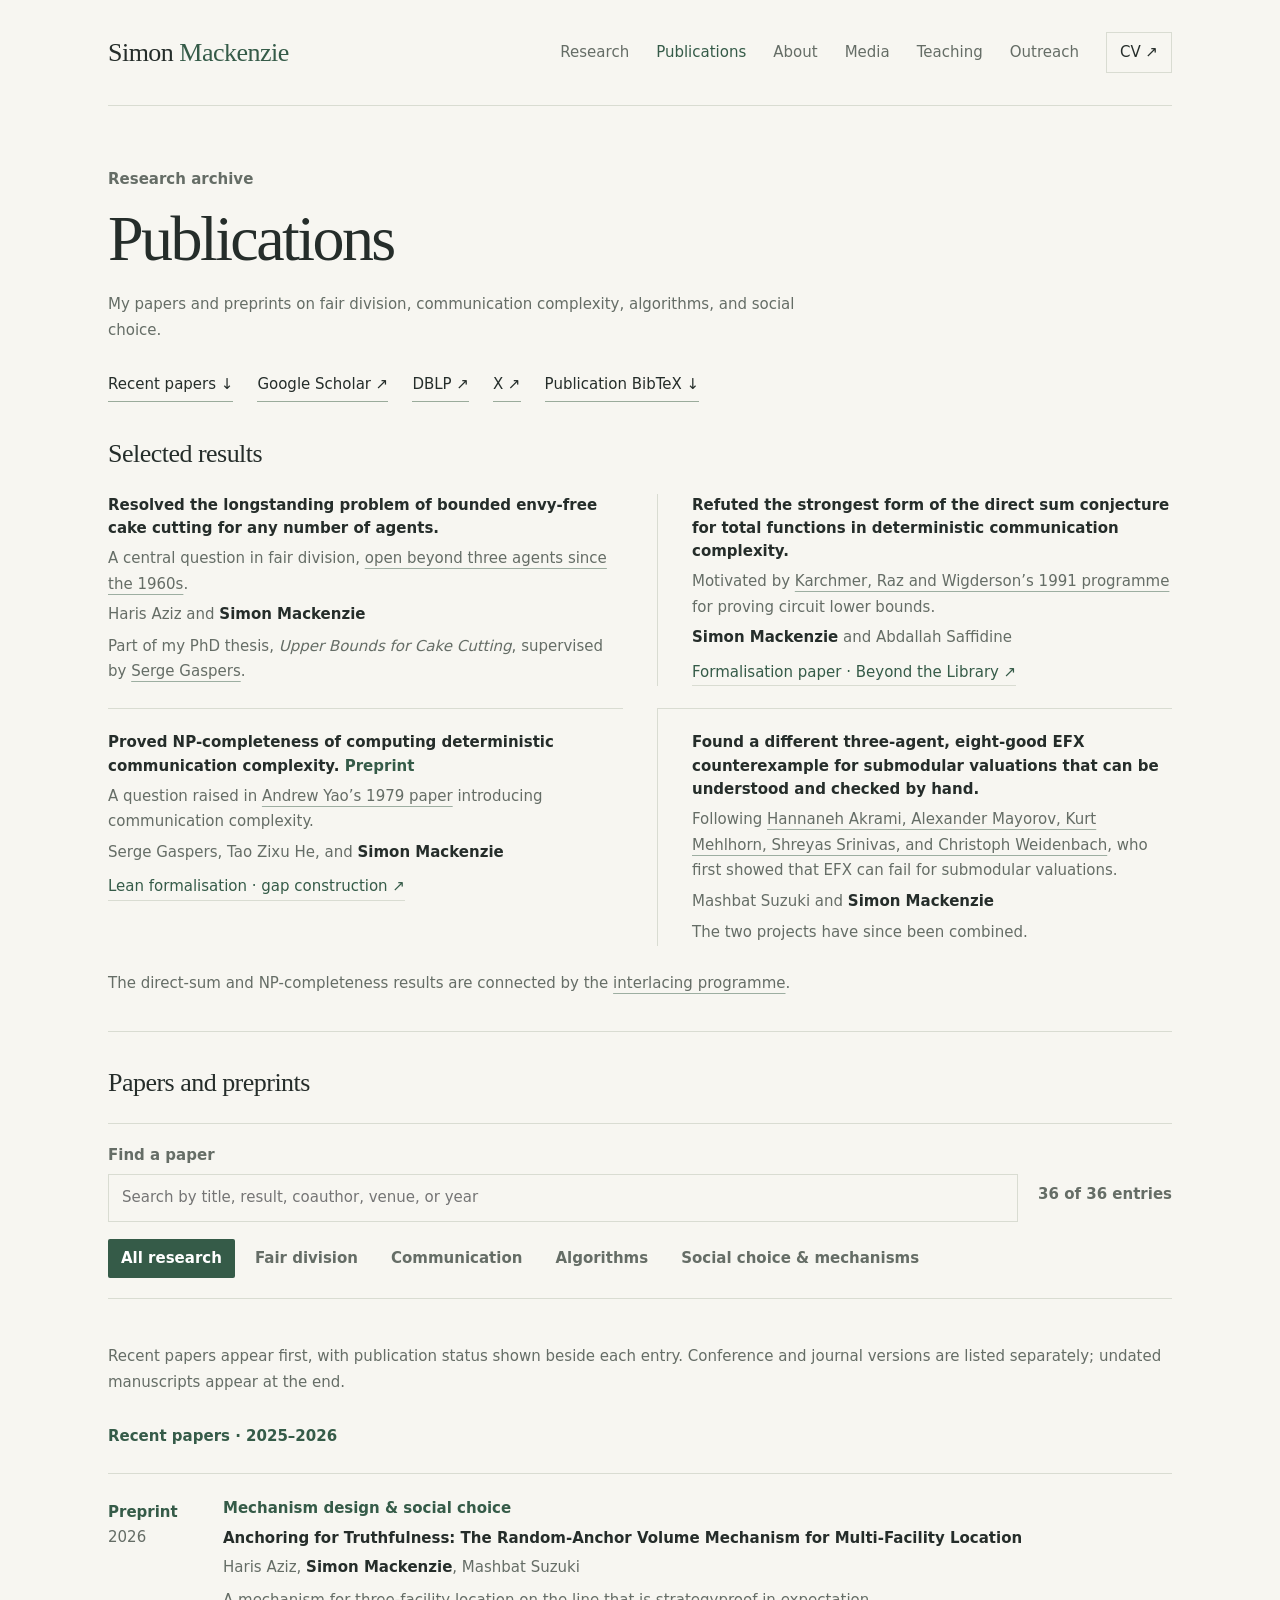
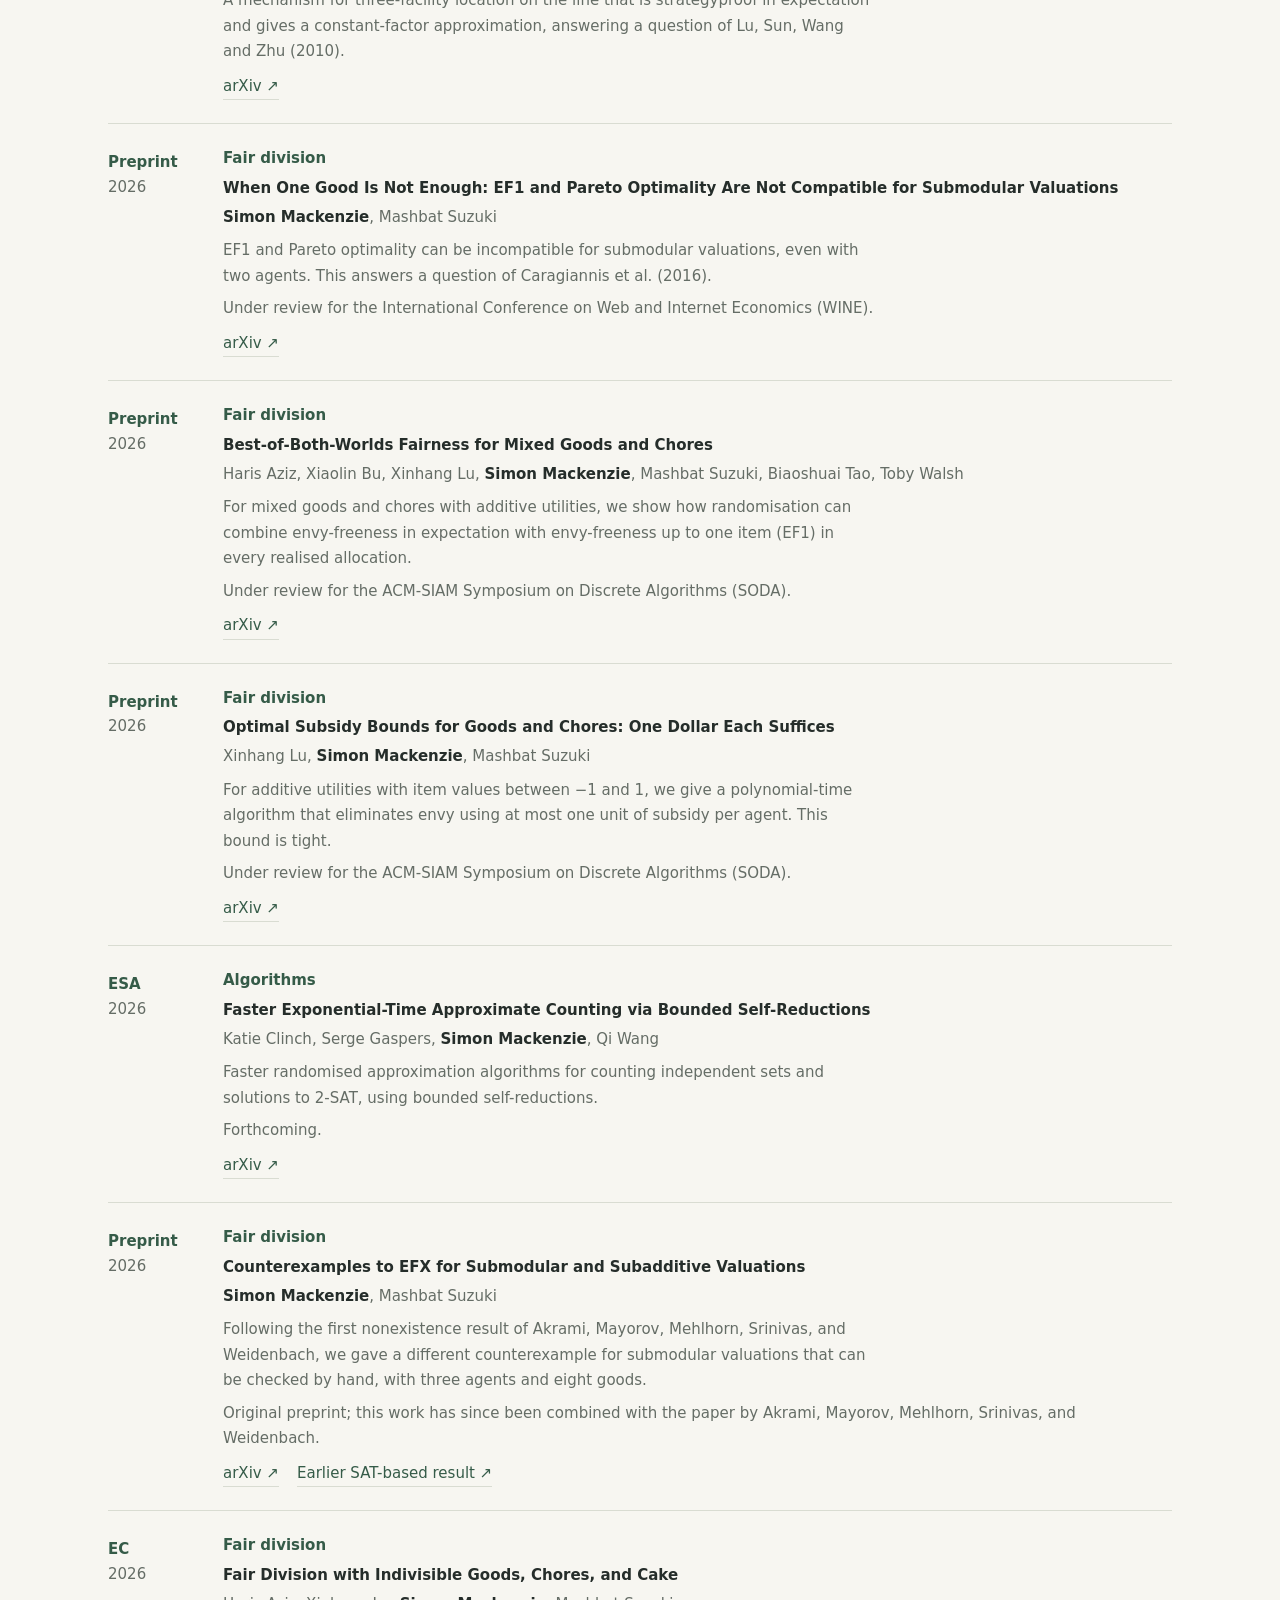
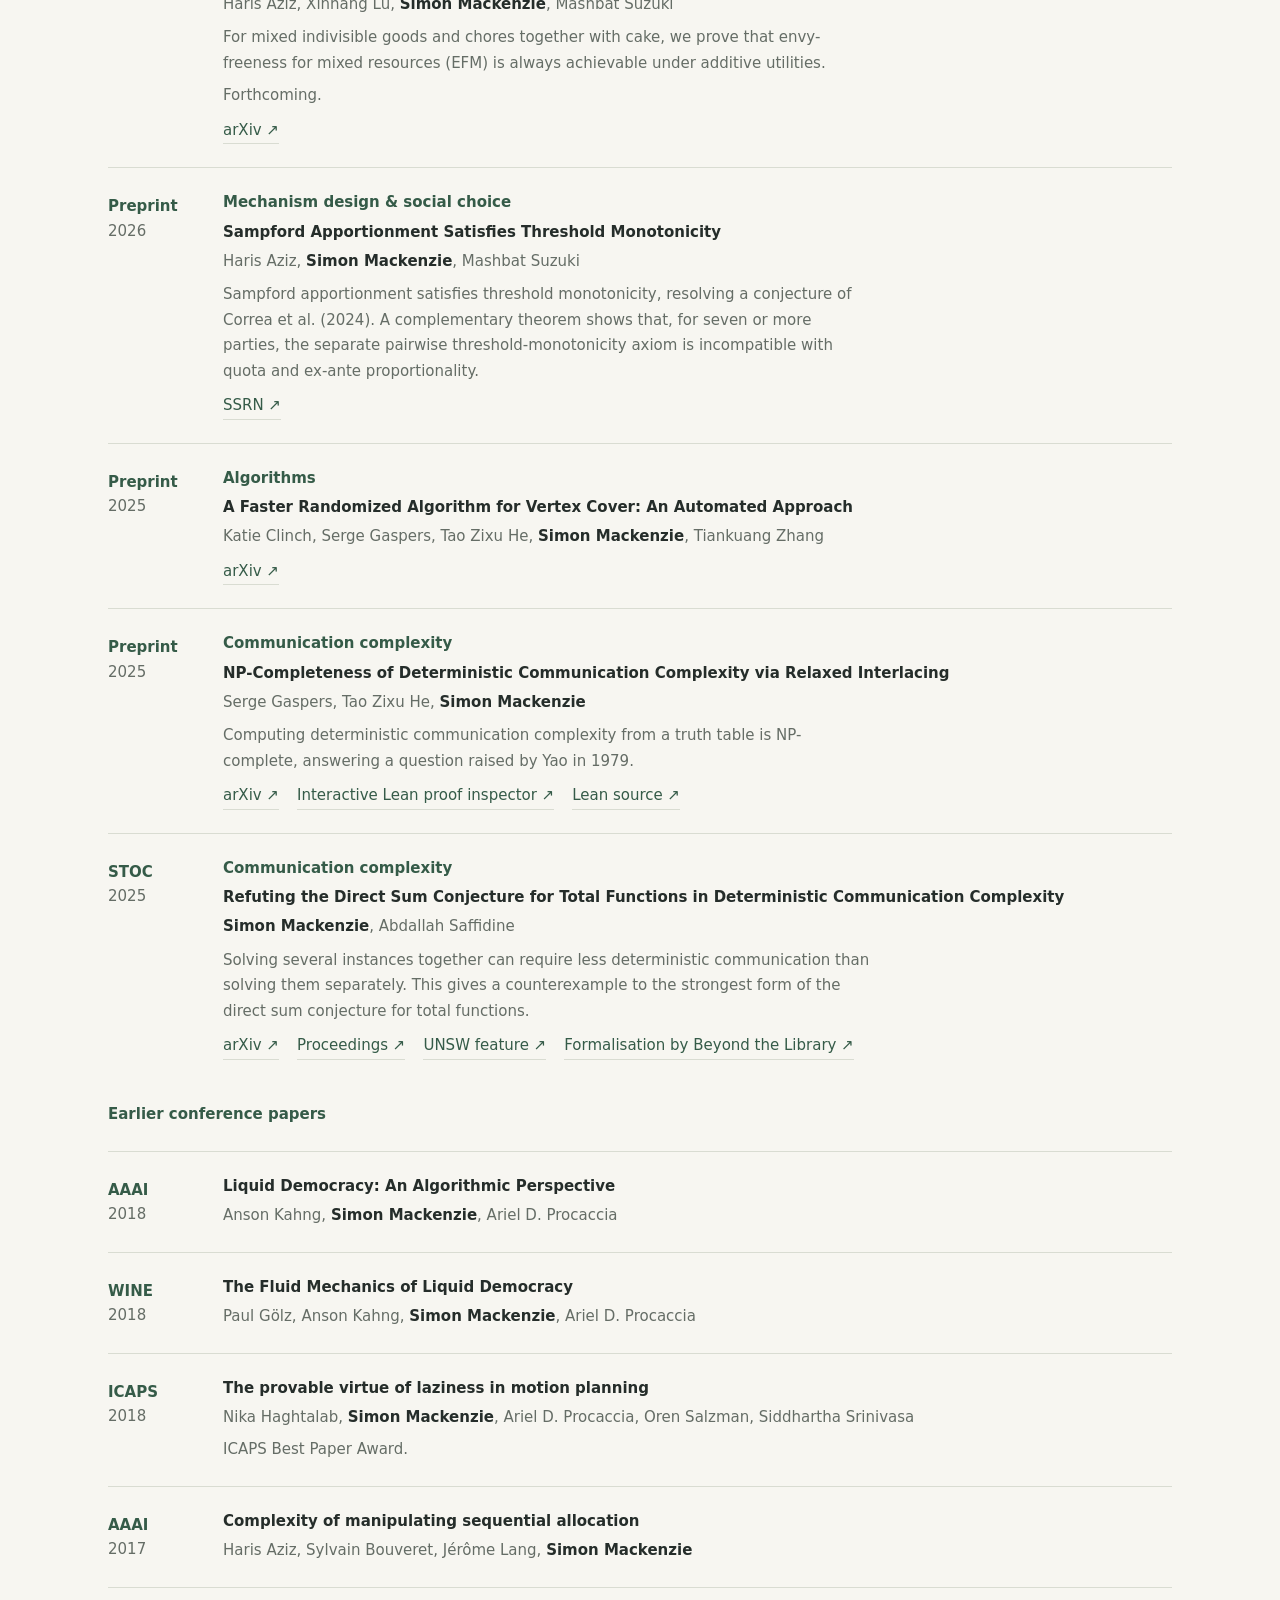
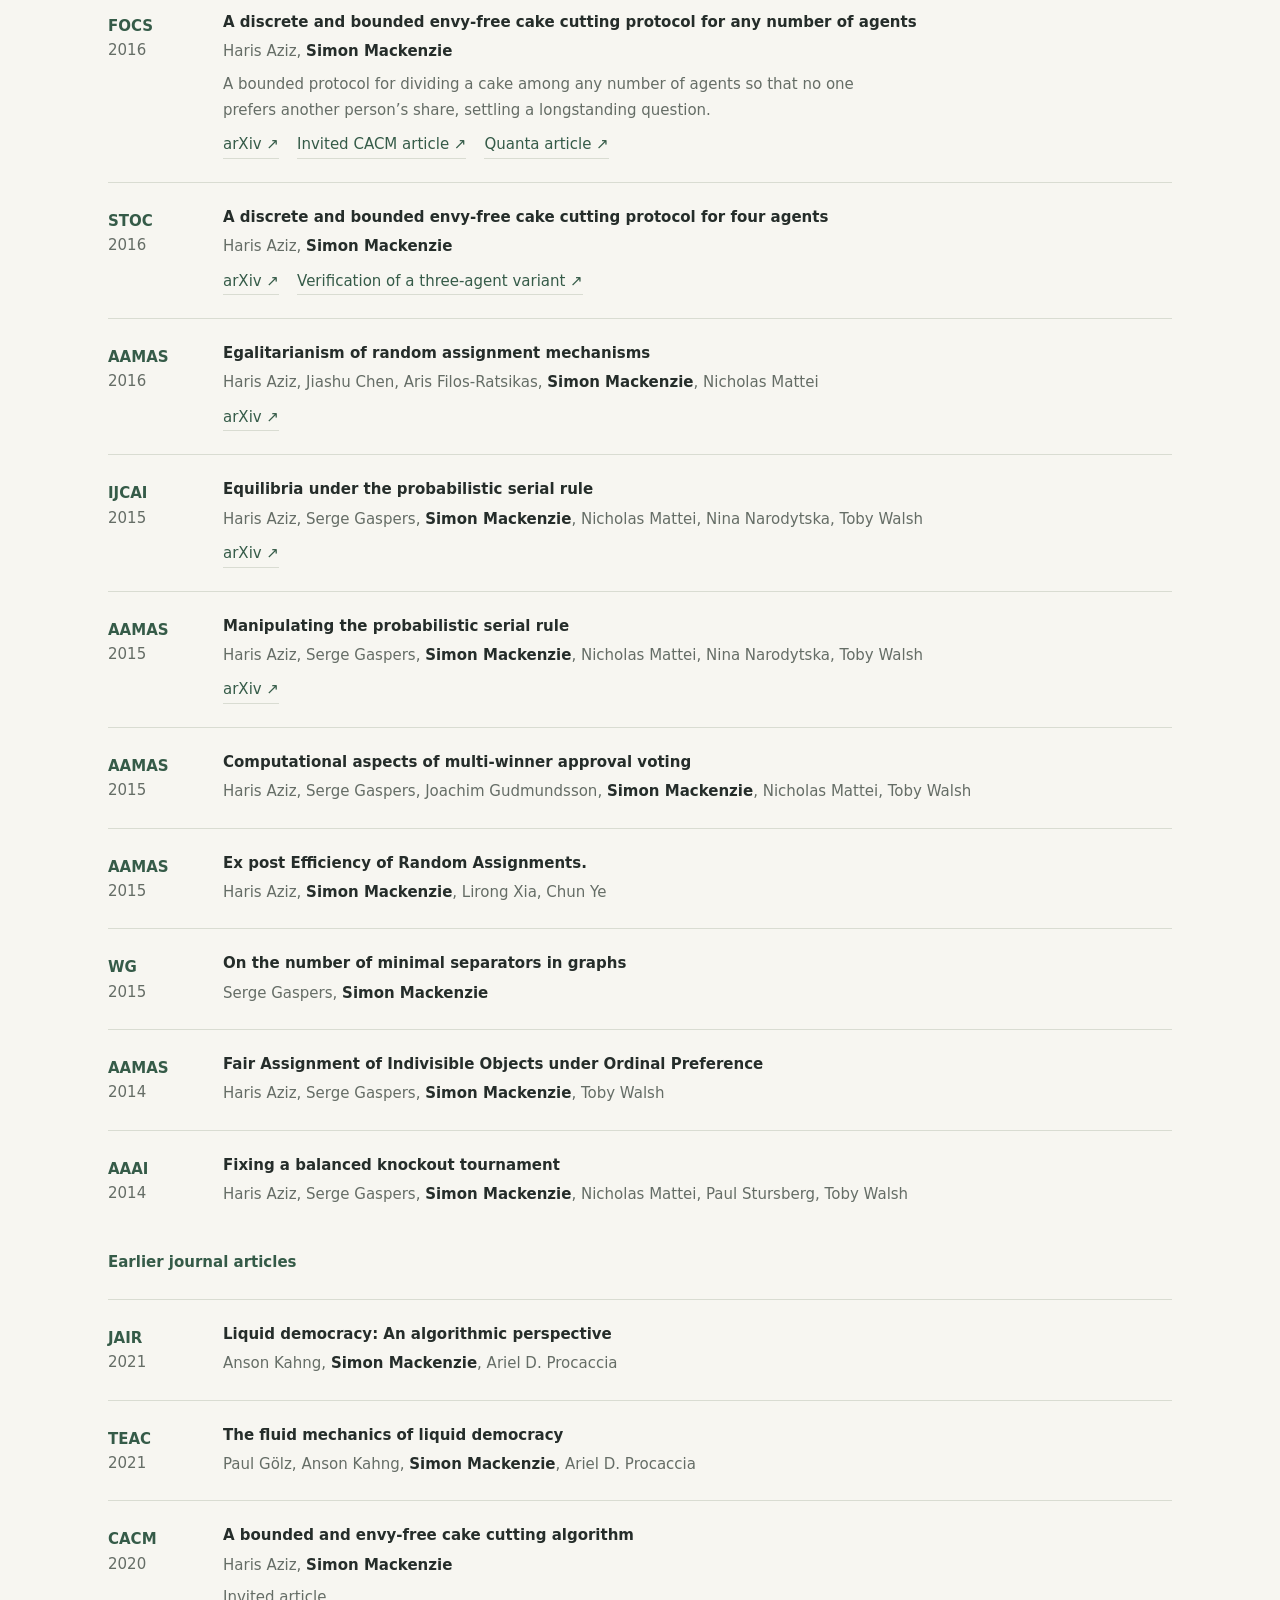
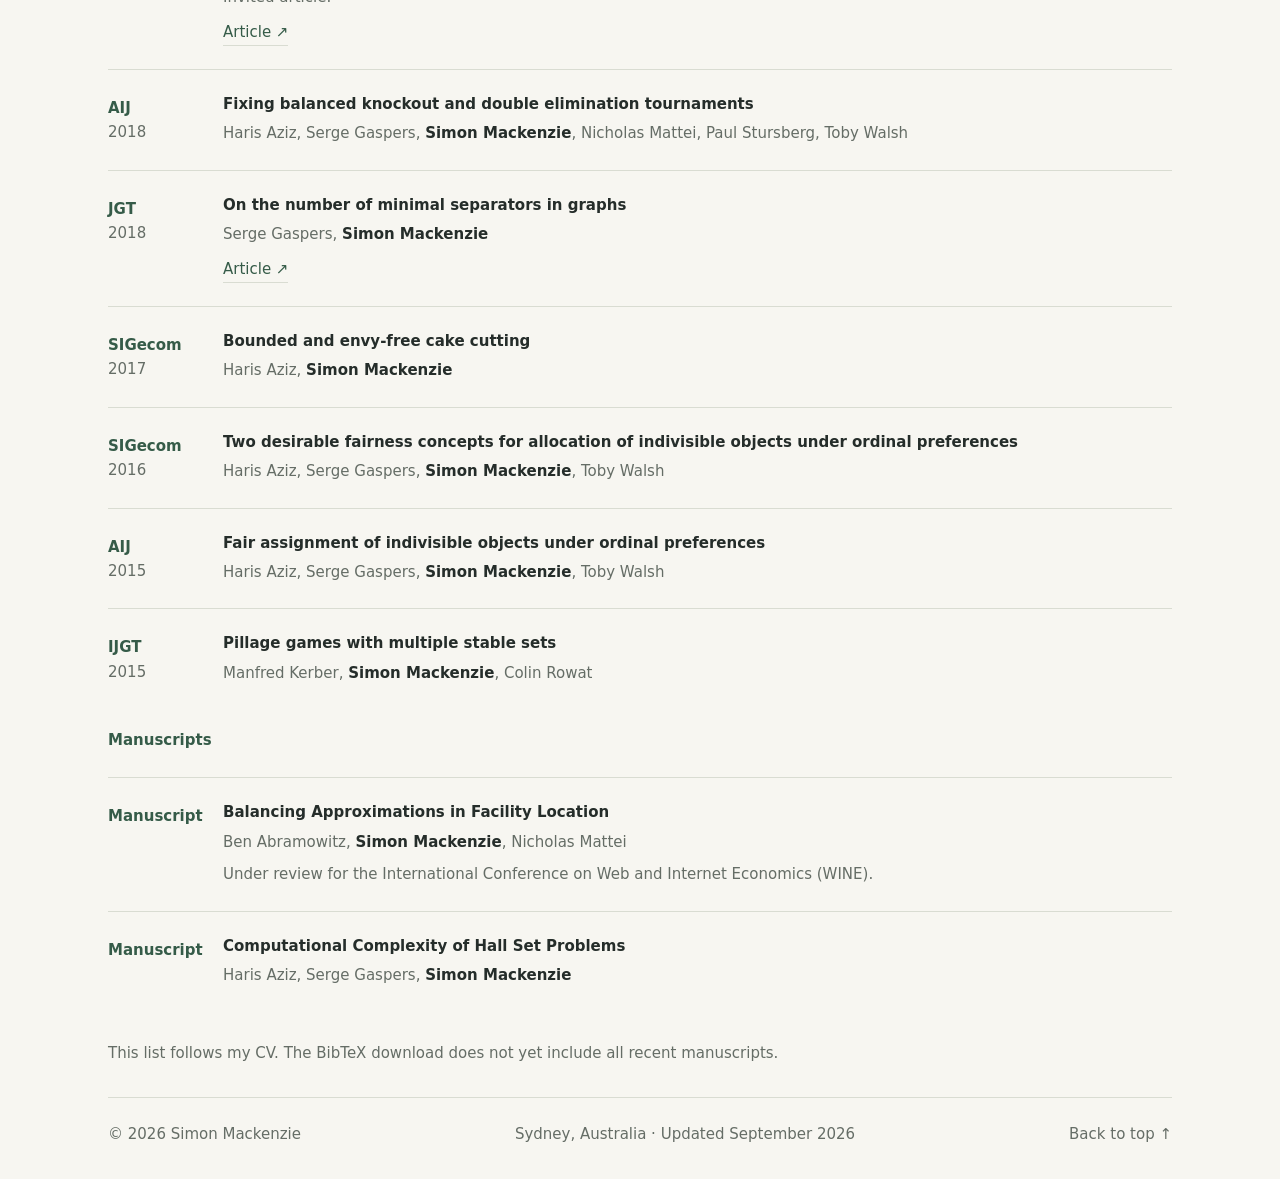
==== commit a62d1328: "Publish CV and website consistency update" ====
--- a/publications.html
+++ b/publications.html
@@ -1 +1 @@
-<!doctype html><html lang="en" id="top"><head><meta charset="utf-8"><meta name="viewport" content="width=device-width, initial-scale=1"><title>Publications — Simon Mackenzie</title><meta name="description" content="Simon Mackenzie’s research on bounded envy-free cake cutting, the direct-sum conjecture, and NP-completeness of computing communication complexity (preprint), with recent work in algorithms and fair division."><link rel="stylesheet" href="./styles.css?v=20260901c"><meta property="og:type" content="website"><meta property="og:title" content="Publications — Simon Mackenzie"><meta property="og:description" content="Simon Mackenzie’s research on bounded envy-free cake cutting, the direct-sum conjecture, and NP-completeness of computing communication complexity (preprint), with recent work in algorithms and fair division."><meta name="twitter:title" content="Publications — Simon Mackenzie"><meta name="twitter:description" content="Simon Mackenzie’s research on bounded envy-free cake cutting, the direct-sum conjecture, and NP-completeness of computing communication complexity (preprint), with recent work in algorithms and fair division."><meta name="twitter:card" content="summary_large_image"><meta property="og:image" content="https://simonwmackenzie.github.io/og.png"><meta property="og:image:alt" content="Simon Mackenzie — Algorithms, Fair division, Communication complexity"><meta name="twitter:image" content="https://simonwmackenzie.github.io/og.png"><link rel="canonical" href="https://simonwmackenzie.github.io/publications.html"><meta property="og:url" content="https://simonwmackenzie.github.io/publications.html"><link rel="icon" href="./favicon.svg" type="image/svg+xml"><link rel="apple-touch-icon" href="./apple-touch-icon.png"><meta name="theme-color" content="#f7f6f1"><script src="./archive.js" defer></script></head><body><a class="skip" href="#main">Skip to content</a><div class="container"><header class="masthead"><a class="wordmark" href="./index.html">Simon <span class="initial">Mackenzie</span></a><nav class="navigation" aria-label="Main navigation"><a href="./index.html#research">Research</a><a href="./publications.html" aria-current="page">Publications</a><a href="./index.html#about">About</a><a href="./index.html#media">Media</a><a href="./index.html#teaching">Teaching</a><a href="./index.html#outreach">Outreach</a><a class="cv-link" href="./assets/SimonMackenzieCV.pdf">CV <span aria-hidden="true">↗</span></a></nav></header><main id="main"><div class="archive-intro"><p class="eyebrow">Research archive</p><h1>Publications</h1><p>My papers and preprints on fair division, communication complexity, algorithms, and social choice.</p><div class="text-links"><a href="#recent-papers">Recent papers ↓</a><a href="https://scholar.google.com/citations?user=cBUn3E8AAAAJ">Google Scholar <span aria-hidden="true">↗</span></a><a href="https://dblp.org/pid/139/0823.html">DBLP <span aria-hidden="true">↗</span></a><a href="https://x.com/SimonWMackenzie">X <span aria-hidden="true">↗</span></a><a href="./assets/references.bib" download>Publication BibTeX ↓</a></div></div><section class="archive-highlights" aria-labelledby="highlights-heading"><h2 id="highlights-heading">Selected results</h2><ul class="result-summary" aria-label="Selected research results"><li><a class="result-statement" href="https://arxiv.org/abs/1604.03655">Resolved the longstanding problem of bounded envy-free cake cutting for any number of agents.</a><span class="result-context">A central question in fair division, <a href="https://arxiv.org/abs/1508.05143">open beyond three agents since the 1960s</a>.</span><span class="result-authors">Haris Aziz and <strong>Simon Mackenzie</strong></span><span class="result-context thesis-connection">Part of my PhD thesis, <em>Upper Bounds for Cake Cutting</em>, supervised by <a href="https://serggasp.github.io/">Serge Gaspers</a>.</span></li><li><a class="result-statement" href="https://arxiv.org/abs/2411.19003">Refuted the strongest form of the direct sum conjecture for total functions in deterministic communication complexity.</a><span class="result-context">Motivated by <a href="https://www.math.ias.edu/~avi/PUBLICATIONS/KarchmerRaWi1995.pdf">Karchmer, Raz and Wigderson’s 1991 programme</a> for proving circuit lower bounds.</span><span class="result-authors"><strong>Simon Mackenzie</strong> and Abdallah Saffidine</span><div class="paper-links result-formalisation"><a href="https://arxiv.org/abs/2606.31134">Formalisation paper · Beyond the Library <span aria-hidden="true">↗</span></a></div></li><li><a class="result-statement" href="https://arxiv.org/abs/2508.05597">Proved NP-completeness of computing deterministic communication complexity. <span class="result-status">Preprint</span></a><span class="result-context">A question raised in <a href="https://doi.org/10.1145/800135.804414">Andrew Yao’s 1979 paper</a> introducing communication complexity.</span><span class="result-authors">Serge Gaspers, Tao Zixu He, and <strong>Simon Mackenzie</strong></span><div class="paper-links result-formalisation"><a href="https://simonwmackenzie.github.io/npcc-lean/inspector/">Lean formalisation · gap construction <span aria-hidden="true">↗</span></a></div></li><li><a class="result-statement" href="https://arxiv.org/abs/2605.06451">Found a different three-agent, eight-good EFX counterexample for submodular valuations that can be understood and checked by hand.</a><span class="result-context">Following <a href="https://arxiv.org/abs/2604.18216">Hannaneh Akrami, Alexander Mayorov, Kurt Mehlhorn, Shreyas Srinivas, and Christoph Weidenbach</a>, who first showed that EFX can fail for submodular valuations.</span><span class="result-authors">Mashbat Suzuki and <strong>Simon Mackenzie</strong></span><span class="result-context">The two projects have since been combined.</span></li></ul><p class="programme-connection">The direct-sum and NP-completeness results are connected by the <a href="./index.html#interlacing">interlacing programme</a>.</p></section><section class="archive-bibliography" aria-labelledby="bibliography-heading"><h2 id="bibliography-heading">Papers and preprints</h2><div class="archive-controls"><div class="search-line"><div class="search-wrap"><label for="paper-search">Find a paper</label><input type="search" id="paper-search" placeholder="Search by title, result, coauthor, venue, or year" autocomplete="off"></div><p id="paper-count" class="count-label" aria-live="polite" aria-atomic="true">36 entries</p></div><div class="filters" role="group" aria-label="Filter by research area"><button type="button" class="filter" data-filter="all" aria-pressed="true">All research</button><button type="button" class="filter" data-filter="fair-division" aria-pressed="false">Fair division</button><button type="button" class="filter" data-filter="communication" aria-pressed="false">Communication</button><button type="button" class="filter" data-filter="algorithms" aria-pressed="false">Algorithms</button><button type="button" class="filter" data-filter="social-choice" aria-pressed="false">Social choice &amp; mechanisms</button></div></div><noscript><p class="archive-footer">All papers are listed below. Turn on JavaScript to use search and filters.</p></noscript><p class="archive-footer">Recent papers appear first, with publication status shown beside each entry. Conference and journal versions are listed separately; undated manuscripts appear at the end.</p><div id="no-results" class="empty-state" hidden>No papers match this search.<button type="button" id="clear-filters">Clear search and filters</button></div><section class="archive-group recent-papers" id="recent-papers" data-group="recent" aria-labelledby="recent-heading"><h2 id="recent-heading">Recent papers <span>· 2025–2026</span></h2><ol class="papers"><li class="paper" data-paper="aziz2026anchor" data-topic="social-choice" data-search="Anchoring for Truthfulness: The Random-Anchor Volume Mechanism for Multi-Facility Location Haris Aziz Simon Mackenzie Mashbat Suzuki 2026 Preprint preprint  A mechanism for three-facility location on the line that is strategyproof in expectation and gives a constant-factor approximation, answering a question of Lu, Sun, Wang and Zhu (2010)."><div class="paper-meta"><strong>Preprint</strong>2026</div><div><p class="paper-area">Mechanism design &amp; social choice</p><h3><a href="https://arxiv.org/abs/2608.16550">Anchoring for Truthfulness: The Random-Anchor Volume Mechanism for Multi-Facility Location</a></h3><p class="authors">Haris Aziz, <strong>Simon Mackenzie</strong>, Mashbat Suzuki</p><p class="paper-description">A mechanism for three-facility location on the line that is strategyproof in expectation and gives a constant-factor approximation, answering a question of Lu, Sun, Wang and Zhu (2010).</p><div class="paper-links"><a href="https://arxiv.org/abs/2608.16550">arXiv <span aria-hidden="true">↗</span></a></div></div></li><li class="paper" data-paper="mackenzie2026ef1" data-topic="fair-division" data-search="When One Good Is Not Enough: EF1 and Pareto Optimality Are Not Compatible for Submodular Valuations Simon Mackenzie Mashbat Suzuki 2026 Preprint preprint  EF1 and Pareto optimality can be incompatible for submodular valuations, even with two agents. This answers a question of Caragiannis et al. (2016)."><div class="paper-meta"><strong>Preprint</strong>2026</div><div><p class="paper-area">Fair division</p><h3><a href="https://arxiv.org/abs/2607.17811">When One Good Is Not Enough: EF1 and Pareto Optimality Are Not Compatible for Submodular Valuations</a></h3><p class="authors"><strong>Simon Mackenzie</strong>, Mashbat Suzuki</p><p class="paper-description">EF1 and Pareto optimality can be incompatible for submodular valuations, even with two agents. This answers a question of Caragiannis et al. (2016).</p><div class="paper-links"><a href="https://arxiv.org/abs/2607.17811">arXiv <span aria-hidden="true">↗</span></a></div></div></li><li class="paper" data-paper="aziz2026best" data-topic="fair-division" data-search="Best-of-Both-Worlds Fairness for Mixed Goods and Chores Haris Aziz Xiaolin Bu Xinhang Lu Simon Mackenzie Mashbat Suzuki Biaoshuai Tao Toby Walsh 2026 Preprint preprint  For mixed goods and chores with additive utilities, we show how randomisation can combine envy-freeness in expectation with envy-freeness up to one item (EF1) in every realised allocation."><div class="paper-meta"><strong>Preprint</strong>2026</div><div><p class="paper-area">Fair division</p><h3><a href="https://arxiv.org/abs/2607.10232">Best-of-Both-Worlds Fairness for Mixed Goods and Chores</a></h3><p class="authors">Haris Aziz, Xiaolin Bu, Xinhang Lu, <strong>Simon Mackenzie</strong>, Mashbat Suzuki, Biaoshuai Tao, Toby Walsh</p><p class="paper-description">For mixed goods and chores with additive utilities, we show how randomisation can combine envy-freeness in expectation with envy-freeness up to one item (EF1) in every realised allocation.</p><div class="paper-links"><a href="https://arxiv.org/abs/2607.10232">arXiv <span aria-hidden="true">↗</span></a></div></div></li><li class="paper" data-paper="lu2026subsidy" data-topic="fair-division" data-search="Optimal Subsidy Bounds for Goods and Chores: One Dollar Each Suffices Xinhang Lu Simon Mackenzie Mashbat Suzuki 2026 Preprint preprint  For additive utilities with item values between −1 and 1, we give a polynomial-time algorithm that eliminates envy using at most one unit of subsidy per agent. This bound is tight."><div class="paper-meta"><strong>Preprint</strong>2026</div><div><p class="paper-area">Fair division</p><h3><a href="https://arxiv.org/abs/2607.10089">Optimal Subsidy Bounds for Goods and Chores: One Dollar Each Suffices</a></h3><p class="authors">Xinhang Lu, <strong>Simon Mackenzie</strong>, Mashbat Suzuki</p><p class="paper-description">For additive utilities with item values between −1 and 1, we give a polynomial-time algorithm that eliminates envy using at most one unit of subsidy per agent. This bound is tight.</p><div class="paper-links"><a href="https://arxiv.org/abs/2607.10089">arXiv <span aria-hidden="true">↗</span></a></div></div></li><li class="paper" data-paper="clinch2026counting" data-topic="algorithms" data-search="Faster Exponential-Time Approximate Counting via Bounded Self-Reductions Katie Clinch Serge Gaspers Simon Mackenzie Qi Wang 2026 ESA conference Forthcoming. Faster randomised approximation algorithms for counting independent sets and solutions to 2-SAT, using bounded self-reductions."><div class="paper-meta"><strong>ESA</strong>2026</div><div><p class="paper-area">Algorithms</p><h3><a href="https://arxiv.org/abs/2607.06393">Faster Exponential-Time Approximate Counting via Bounded Self-Reductions</a></h3><p class="authors">Katie Clinch, Serge Gaspers, <strong>Simon Mackenzie</strong>, Qi Wang</p><p class="paper-description">Faster randomised approximation algorithms for counting independent sets and solutions to 2-SAT, using bounded self-reductions.</p><p class="paper-note">Forthcoming.</p><div class="paper-links"><a href="https://arxiv.org/abs/2607.06393">arXiv <span aria-hidden="true">↗</span></a></div></div></li><li class="paper" data-paper="mackenzie2026efx" data-topic="fair-division" data-search="Counterexamples to EFX for Submodular and Subadditive Valuations Simon Mackenzie Mashbat Suzuki 2026 Preprint preprint Original preprint; this work has since been combined with the paper by Akrami, Mayorov, Mehlhorn, Srinivas, and Weidenbach. Following the first nonexistence result of Akrami, Mayorov, Mehlhorn, Srinivas, and Weidenbach, we gave a different counterexample for submodular valuations that can be checked by hand, with three agents and eight goods."><div class="paper-meta"><strong>Preprint</strong>2026</div><div><p class="paper-area">Fair division</p><h3><a href="https://arxiv.org/abs/2605.06451">Counterexamples to EFX for Submodular and Subadditive Valuations</a></h3><p class="authors"><strong>Simon Mackenzie</strong>, Mashbat Suzuki</p><p class="paper-description">Following the first nonexistence result of Akrami, Mayorov, Mehlhorn, Srinivas, and Weidenbach, we gave a different counterexample for submodular valuations that can be checked by hand, with three agents and eight goods.</p><p class="paper-note">Original preprint; this work has since been combined with the paper by Akrami, Mayorov, Mehlhorn, Srinivas, and Weidenbach.</p><div class="paper-links"><a href="https://arxiv.org/abs/2605.06451">arXiv <span aria-hidden="true">↗</span></a><a href="https://arxiv.org/abs/2604.18216">Earlier SAT-based result <span aria-hidden="true">↗</span></a></div></div></li><li class="paper" data-paper="aziz2026fairdivision" data-topic="fair-division" data-search="Fair Division with Indivisible Goods, Chores, and Cake Haris Aziz Xinhang Lu Simon Mackenzie Mashbat Suzuki 2026 EC conference Forthcoming. For mixed indivisible goods and chores together with cake, we prove that envy-freeness for mixed resources (EFM) is always achievable under additive utilities."><div class="paper-meta"><strong>EC</strong>2026</div><div><p class="paper-area">Fair division</p><h3><a href="https://arxiv.org/abs/2511.04891">Fair Division with Indivisible Goods, Chores, and Cake</a></h3><p class="authors">Haris Aziz, Xinhang Lu, <strong>Simon Mackenzie</strong>, Mashbat Suzuki</p><p class="paper-description">For mixed indivisible goods and chores together with cake, we prove that envy-freeness for mixed resources (EFM) is always achievable under additive utilities.</p><p class="paper-note">Forthcoming.</p><div class="paper-links"><a href="https://arxiv.org/abs/2511.04891">arXiv <span aria-hidden="true">↗</span></a></div></div></li><li class="paper" data-paper="aziz2026sampford" data-topic="social-choice" data-search="Sampford Apportionment Satisfies Threshold Monotonicity Haris Aziz Simon Mackenzie Mashbat Suzuki 2026 Preprint preprint  Sampford apportionment satisfies threshold monotonicity, resolving a conjecture of Correa et al. (2024). A complementary theorem shows that, for seven or more parties, the separate pairwise threshold-monotonicity axiom is incompatible with quota and ex-ante proportionality."><div class="paper-meta"><strong>Preprint</strong>2026</div><div><p class="paper-area">Mechanism design &amp; social choice</p><h3><a href="https://papers.ssrn.com/sol3/papers.cfm?abstract_id=7346803">Sampford Apportionment Satisfies Threshold Monotonicity</a></h3><p class="authors">Haris Aziz, <strong>Simon Mackenzie</strong>, Mashbat Suzuki</p><p class="paper-description">Sampford apportionment satisfies threshold monotonicity, resolving a conjecture of Correa et al. (2024). A complementary theorem shows that, for seven or more parties, the separate pairwise threshold-monotonicity axiom is incompatible with quota and ex-ante proportionality.</p><div class="paper-links"><a href="https://papers.ssrn.com/sol3/papers.cfm?abstract_id=7346803">SSRN <span aria-hidden="true">↗</span></a></div></div></li><li class="paper" data-paper="clinch2025vertexcover" data-topic="algorithms" data-search="A Faster Randomized Algorithm for Vertex Cover: An Automated Approach Katie Clinch Serge Gaspers Tao Zixu He Simon Mackenzie Tiankuang Zhang 2025 Preprint preprint  "><div class="paper-meta"><strong>Preprint</strong>2025</div><div><p class="paper-area">Algorithms</p><h3><a href="https://arxiv.org/abs/2510.09027">A Faster Randomized Algorithm for Vertex Cover: An Automated Approach</a></h3><p class="authors">Katie Clinch, Serge Gaspers, Tao Zixu He, <strong>Simon Mackenzie</strong>, Tiankuang Zhang</p><div class="paper-links"><a href="https://arxiv.org/abs/2510.09027">arXiv <span aria-hidden="true">↗</span></a></div></div></li><li class="paper" data-paper="gaspers2025interlacing" data-topic="communication" data-search="NP-Completeness of Deterministic Communication Complexity via Relaxed Interlacing Serge Gaspers Tao Zixu He Simon Mackenzie 2025 Preprint preprint  Computing deterministic communication complexity from a truth table is NP-complete, answering a question raised by Yao in 1979."><div class="paper-meta"><strong>Preprint</strong>2025</div><div><p class="paper-area">Communication complexity</p><h3><a href="https://arxiv.org/abs/2508.05597">NP-Completeness of Deterministic Communication Complexity via Relaxed Interlacing</a></h3><p class="authors">Serge Gaspers, Tao Zixu He, <strong>Simon Mackenzie</strong></p><p class="paper-description">Computing deterministic communication complexity from a truth table is NP-complete, answering a question raised by Yao in 1979.</p><div class="paper-links"><a href="https://arxiv.org/abs/2508.05597">arXiv <span aria-hidden="true">↗</span></a><a href="https://simonwmackenzie.github.io/npcc-lean/inspector/">Interactive Lean proof inspector <span aria-hidden="true">↗</span></a><a href="https://github.com/simonwmackenzie/npcc-lean">Lean source <span aria-hidden="true">↗</span></a></div></div></li><li class="paper" data-paper="mackenzie2025refuting" data-topic="communication" data-search="Refuting the Direct Sum Conjecture for Total Functions in Deterministic Communication Complexity Simon Mackenzie Abdallah Saffidine 2025 STOC conference  Solving several instances together can require less deterministic communication than solving them separately. This gives a counterexample to the strongest form of the direct sum conjecture for total functions."><div class="paper-meta"><strong>STOC</strong>2025</div><div><p class="paper-area">Communication complexity</p><h3><a href="https://arxiv.org/abs/2411.19003">Refuting the Direct Sum Conjecture for Total Functions in Deterministic Communication Complexity</a></h3><p class="authors"><strong>Simon Mackenzie</strong>, Abdallah Saffidine</p><p class="paper-description">Solving several instances together can require less deterministic communication than solving them separately. This gives a counterexample to the strongest form of the direct sum conjecture for total functions.</p><div class="paper-links"><a href="https://arxiv.org/abs/2411.19003">arXiv <span aria-hidden="true">↗</span></a><a href="https://dl.acm.org/doi/10.1145/3717823.3718148">Proceedings <span aria-hidden="true">↗</span></a><a href="https://www.unsw.edu.au/news/2025/03/communication-complexity--why-a-new-mathematical-formula-could-h">UNSW feature <span aria-hidden="true">↗</span></a><a href="https://beyondthelibrary.github.io/formal_arxiv/p/Refuting/">Formalisation by Beyond the Library <span aria-hidden="true">↗</span></a></div></div></li></ol></section><section class="archive-group" data-group="conference" aria-labelledby="conference-heading"><h2 id="conference-heading">Earlier conference papers</h2><ol class="papers"><li class="paper" data-paper="kahng2021liquidconf" data-topic="social-choice" data-search="Liquid Democracy: An Algorithmic Perspective Anson Kahng Simon Mackenzie Ariel D. Procaccia 2018 AAAI conference  "><div class="paper-meta"><strong>AAAI</strong>2018</div><div><h3>Liquid Democracy: An Algorithmic Perspective</h3><p class="authors">Anson Kahng, <strong>Simon Mackenzie</strong>, Ariel D. Procaccia</p></div></li><li class="paper" data-paper="goelz2018fluid" data-topic="social-choice" data-search="The Fluid Mechanics of Liquid Democracy Paul Gölz Anson Kahng Simon Mackenzie Ariel D. Procaccia 2018 WINE conference  "><div class="paper-meta"><strong>WINE</strong>2018</div><div><h3>The Fluid Mechanics of Liquid Democracy</h3><p class="authors">Paul Gölz, Anson Kahng, <strong>Simon Mackenzie</strong>, Ariel D. Procaccia</p></div></li><li class="paper" data-paper="haghtalab2018provable" data-topic="algorithms" data-search="The provable virtue of laziness in motion planning Nika Haghtalab Simon Mackenzie Ariel D. Procaccia Oren Salzman Siddhartha Srinivasa 2018 ICAPS conference ICAPS Best Paper Award. "><div class="paper-meta"><strong>ICAPS</strong>2018</div><div><h3>The provable virtue of laziness in motion planning</h3><p class="authors">Nika Haghtalab, <strong>Simon Mackenzie</strong>, Ariel D. Procaccia, Oren Salzman, Siddhartha Srinivasa</p><p class="paper-note">ICAPS Best Paper Award.</p></div></li><li class="paper" data-paper="aziz2017complexity" data-topic="social-choice" data-search="Complexity of manipulating sequential allocation Haris Aziz Sylvain Bouveret Jérôme Lang Simon Mackenzie 2017 AAAI conference  "><div class="paper-meta"><strong>AAAI</strong>2017</div><div><h3>Complexity of manipulating sequential allocation</h3><p class="authors">Haris Aziz, Sylvain Bouveret, Jérôme Lang, <strong>Simon Mackenzie</strong></p></div></li><li class="paper" data-paper="aziz2016discrete" data-topic="fair-division" data-search="A discrete and bounded envy-free cake cutting protocol for any number of agents Haris Aziz Simon Mackenzie 2016 FOCS conference  A bounded protocol for dividing a cake among any number of agents so that no one prefers another person’s share, settling a longstanding question."><div class="paper-meta"><strong>FOCS</strong>2016</div><div><h3><a href="https://arxiv.org/abs/1604.03655">A discrete and bounded envy-free cake cutting protocol for any number of agents</a></h3><p class="authors">Haris Aziz, <strong>Simon Mackenzie</strong></p><p class="paper-description">A bounded protocol for dividing a cake among any number of agents so that no one prefers another person’s share, settling a longstanding question.</p><div class="paper-links"><a href="https://arxiv.org/abs/1604.03655">arXiv <span aria-hidden="true">↗</span></a><a href="https://dl.acm.org/doi/10.1145/3382129">Invited CACM article <span aria-hidden="true">↗</span></a><a href="https://www.quantamagazine.org/new-algorithm-solves-cake-cutting-problem-20161006/">Quanta article <span aria-hidden="true">↗</span></a></div></div></li><li class="paper" data-paper="aziz2016discretefour" data-topic="fair-division" data-search="A discrete and bounded envy-free cake cutting protocol for four agents Haris Aziz Simon Mackenzie 2016 STOC conference  "><div class="paper-meta"><strong>STOC</strong>2016</div><div><h3><a href="https://arxiv.org/abs/1508.05143">A discrete and bounded envy-free cake cutting protocol for four agents</a></h3><p class="authors">Haris Aziz, <strong>Simon Mackenzie</strong></p><div class="paper-links"><a href="https://arxiv.org/abs/1508.05143">arXiv <span aria-hidden="true">↗</span></a><a href="https://arxiv.org/abs/2405.14068">Verification of a three-agent variant <span aria-hidden="true">↗</span></a></div></div></li><li class="paper" data-paper="aziz2015egalitarianism" data-topic="social-choice" data-search="Egalitarianism of random assignment mechanisms Haris Aziz Jiashu Chen Aris Filos-Ratsikas Simon Mackenzie Nicholas Mattei 2016 AAMAS conference  "><div class="paper-meta"><strong>AAMAS</strong>2016</div><div><h3><a href="https://arxiv.org/abs/1507.06827">Egalitarianism of random assignment mechanisms</a></h3><p class="authors">Haris Aziz, Jiashu Chen, Aris Filos-Ratsikas, <strong>Simon Mackenzie</strong>, Nicholas Mattei</p><div class="paper-links"><a href="https://arxiv.org/abs/1507.06827">arXiv <span aria-hidden="true">↗</span></a></div></div></li><li class="paper" data-paper="aziz2015equilibria" data-topic="social-choice" data-search="Equilibria under the probabilistic serial rule Haris Aziz Serge Gaspers Simon Mackenzie Nicholas Mattei Nina Narodytska Toby Walsh 2015 IJCAI conference  "><div class="paper-meta"><strong>IJCAI</strong>2015</div><div><h3><a href="https://arxiv.org/abs/1502.04888">Equilibria under the probabilistic serial rule</a></h3><p class="authors">Haris Aziz, Serge Gaspers, <strong>Simon Mackenzie</strong>, Nicholas Mattei, Nina Narodytska, Toby Walsh</p><div class="paper-links"><a href="https://arxiv.org/abs/1502.04888">arXiv <span aria-hidden="true">↗</span></a></div></div></li><li class="paper" data-paper="aziz2015manipulating" data-topic="social-choice" data-search="Manipulating the probabilistic serial rule Haris Aziz Serge Gaspers Simon Mackenzie Nicholas Mattei Nina Narodytska Toby Walsh 2015 AAMAS conference  "><div class="paper-meta"><strong>AAMAS</strong>2015</div><div><h3><a href="https://arxiv.org/abs/1501.06626">Manipulating the probabilistic serial rule</a></h3><p class="authors">Haris Aziz, Serge Gaspers, <strong>Simon Mackenzie</strong>, Nicholas Mattei, Nina Narodytska, Toby Walsh</p><div class="paper-links"><a href="https://arxiv.org/abs/1501.06626">arXiv <span aria-hidden="true">↗</span></a></div></div></li><li class="paper" data-paper="aziz2014computational" data-topic="social-choice" data-search="Computational aspects of multi-winner approval voting Haris Aziz Serge Gaspers Joachim Gudmundsson Simon Mackenzie Nicholas Mattei Toby Walsh 2015 AAMAS conference  "><div class="paper-meta"><strong>AAMAS</strong>2015</div><div><h3>Computational aspects of multi-winner approval voting</h3><p class="authors">Haris Aziz, Serge Gaspers, Joachim Gudmundsson, <strong>Simon Mackenzie</strong>, Nicholas Mattei, Toby Walsh</p></div></li><li class="paper" data-paper="aziz2015ex" data-topic="social-choice" data-search="Ex post Efficiency of Random Assignments. Haris Aziz Simon Mackenzie Lirong Xia Chun Ye 2015 AAMAS conference  "><div class="paper-meta"><strong>AAMAS</strong>2015</div><div><h3>Ex post Efficiency of Random Assignments.</h3><p class="authors">Haris Aziz, <strong>Simon Mackenzie</strong>, Lirong Xia, Chun Ye</p></div></li><li class="paper" data-paper="gaspers2015number" data-topic="algorithms" data-search="On the number of minimal separators in graphs Serge Gaspers Simon Mackenzie 2015 WG conference  "><div class="paper-meta"><strong>WG</strong>2015</div><div><h3>On the number of minimal separators in graphs</h3><p class="authors">Serge Gaspers, <strong>Simon Mackenzie</strong></p></div></li><li class="paper" data-paper="haris2014fair" data-topic="fair-division" data-search="Fair Assignment of Indivisible Objects under Ordinal Preference Haris Aziz Serge Gaspers Simon Mackenzie Toby Walsh 2014 AAMAS conference  "><div class="paper-meta"><strong>AAMAS</strong>2014</div><div><h3>Fair Assignment of Indivisible Objects under Ordinal Preference</h3><p class="authors">Haris Aziz, Serge Gaspers, <strong>Simon Mackenzie</strong>, Toby Walsh</p></div></li><li class="paper" data-paper="aziz2014fixing" data-topic="social-choice" data-search="Fixing a balanced knockout tournament Haris Aziz Serge Gaspers Simon Mackenzie Nicholas Mattei Paul Stursberg Toby Walsh 2014 AAAI conference  "><div class="paper-meta"><strong>AAAI</strong>2014</div><div><h3>Fixing a balanced knockout tournament</h3><p class="authors">Haris Aziz, Serge Gaspers, <strong>Simon Mackenzie</strong>, Nicholas Mattei, Paul Stursberg, Toby Walsh</p></div></li></ol></section><section class="archive-group" data-group="journal" aria-labelledby="journal-heading"><h2 id="journal-heading">Earlier journal articles</h2><ol class="papers"><li class="paper" data-paper="kahng2021liquid" data-topic="social-choice" data-search="Liquid democracy: An algorithmic perspective Anson Kahng Simon Mackenzie Ariel D. Procaccia 2021 JAIR journal  "><div class="paper-meta"><strong>JAIR</strong>2021</div><div><h3>Liquid democracy: An algorithmic perspective</h3><p class="authors">Anson Kahng, <strong>Simon Mackenzie</strong>, Ariel D. Procaccia</p></div></li><li class="paper" data-paper="golz2021fluid" data-topic="social-choice" data-search="The fluid mechanics of liquid democracy Paul Gölz Anson Kahng Simon Mackenzie Ariel D. Procaccia 2021 TEAC journal  "><div class="paper-meta"><strong>TEAC</strong>2021</div><div><h3>The fluid mechanics of liquid democracy</h3><p class="authors">Paul Gölz, Anson Kahng, <strong>Simon Mackenzie</strong>, Ariel D. Procaccia</p></div></li><li class="paper" data-paper="aziz2020bounded" data-topic="fair-division" data-search="A bounded and envy-free cake cutting algorithm Haris Aziz Simon Mackenzie 2020 CACM journal Invited article. "><div class="paper-meta"><strong>CACM</strong>2020</div><div><h3><a href="https://dl.acm.org/doi/10.1145/3382129">A bounded and envy-free cake cutting algorithm</a></h3><p class="authors">Haris Aziz, <strong>Simon Mackenzie</strong></p><p class="paper-note">Invited article.</p><div class="paper-links"><a href="https://dl.acm.org/doi/10.1145/3382129">Article <span aria-hidden="true">↗</span></a></div></div></li><li class="paper" data-paper="aziz2018fixing" data-topic="social-choice" data-search="Fixing balanced knockout and double elimination tournaments Haris Aziz Serge Gaspers Simon Mackenzie Nicholas Mattei Paul Stursberg Toby Walsh 2018 AIJ journal  "><div class="paper-meta"><strong>AIJ</strong>2018</div><div><h3>Fixing balanced knockout and double elimination tournaments</h3><p class="authors">Haris Aziz, Serge Gaspers, <strong>Simon Mackenzie</strong>, Nicholas Mattei, Paul Stursberg, Toby Walsh</p></div></li><li class="paper" data-paper="https://doi.org/10.1002/jgt.22179" data-topic="algorithms" data-search="On the number of minimal separators in graphs Serge Gaspers Simon Mackenzie 2018 JGT journal  "><div class="paper-meta"><strong>JGT</strong>2018</div><div><h3><a href="https://doi.org/10.1002/jgt.22179">On the number of minimal separators in graphs</a></h3><p class="authors">Serge Gaspers, <strong>Simon Mackenzie</strong></p><div class="paper-links"><a href="https://doi.org/10.1002/jgt.22179">Article <span aria-hidden="true">↗</span></a></div></div></li><li class="paper" data-paper="aziz2017bounded" data-topic="fair-division" data-search="Bounded and envy-free cake cutting Haris Aziz Simon Mackenzie 2017 SIGecom journal  "><div class="paper-meta"><strong>SIGecom</strong>2017</div><div><h3>Bounded and envy-free cake cutting</h3><p class="authors">Haris Aziz, <strong>Simon Mackenzie</strong></p></div></li><li class="paper" data-paper="aziz2016two" data-topic="fair-division" data-search="Two desirable fairness concepts for allocation of indivisible objects under ordinal preferences Haris Aziz Serge Gaspers Simon Mackenzie Toby Walsh 2016 SIGecom journal  "><div class="paper-meta"><strong>SIGecom</strong>2016</div><div><h3>Two desirable fairness concepts for allocation of indivisible objects under ordinal preferences</h3><p class="authors">Haris Aziz, Serge Gaspers, <strong>Simon Mackenzie</strong>, Toby Walsh</p></div></li><li class="paper" data-paper="aziz2015fair" data-topic="fair-division" data-search="Fair assignment of indivisible objects under ordinal preferences Haris Aziz Serge Gaspers Simon Mackenzie Toby Walsh 2015 AIJ journal  "><div class="paper-meta"><strong>AIJ</strong>2015</div><div><h3>Fair assignment of indivisible objects under ordinal preferences</h3><p class="authors">Haris Aziz, Serge Gaspers, <strong>Simon Mackenzie</strong>, Toby Walsh</p></div></li><li class="paper" data-paper="mackenzie2015pillage" data-topic="social-choice" data-search="Pillage games with multiple stable sets Manfred Kerber Simon Mackenzie Colin Rowat 2015 IJGT journal  "><div class="paper-meta"><strong>IJGT</strong>2015</div><div><h3>Pillage games with multiple stable sets</h3><p class="authors">Manfred Kerber, <strong>Simon Mackenzie</strong>, Colin Rowat</p></div></li></ol></section><section class="archive-group" data-group="manuscript" aria-labelledby="manuscript-heading"><h2 id="manuscript-heading">Manuscripts</h2><ol class="papers"><li class="paper" data-paper="abramowitz2026facility" data-topic="social-choice" data-search="Balancing Approximations in Facility Location Ben Abramowitz Simon Mackenzie Nicholas Mattei  Manuscript manuscript  "><div class="paper-meta"><strong>Manuscript</strong></div><div><h3>Balancing Approximations in Facility Location</h3><p class="authors">Ben Abramowitz, <strong>Simon Mackenzie</strong>, Nicholas Mattei</p></div></li><li class="paper" data-paper="aziz2026hall" data-topic="social-choice" data-search="Computational Complexity of Hall Set Problems Haris Aziz Serge Gaspers Simon Mackenzie  Manuscript manuscript  "><div class="paper-meta"><strong>Manuscript</strong></div><div><h3>Computational Complexity of Hall Set Problems</h3><p class="authors">Haris Aziz, Serge Gaspers, <strong>Simon Mackenzie</strong></p></div></li></ol></section><p class="archive-footer">This list follows my CV. The BibTeX download does not yet include all recent manuscripts.</p></section></main><footer class="footer"><span>© 2026 Simon Mackenzie</span><span>Sydney, Australia · Updated September 2026</span><a href="#top">Back to top ↑</a></footer></div></body></html>+<!doctype html><html lang="en" id="top"><head><meta charset="utf-8"><meta name="viewport" content="width=device-width, initial-scale=1"><title>Publications — Simon Mackenzie</title><meta name="description" content="Simon Mackenzie’s research on bounded envy-free cake cutting, the direct-sum conjecture, and NP-completeness of computing communication complexity (preprint), with recent work in algorithms and fair division."><link rel="stylesheet" href="./styles.css?v=20260901c"><meta property="og:type" content="website"><meta property="og:title" content="Publications — Simon Mackenzie"><meta property="og:description" content="Simon Mackenzie’s research on bounded envy-free cake cutting, the direct-sum conjecture, and NP-completeness of computing communication complexity (preprint), with recent work in algorithms and fair division."><meta name="twitter:title" content="Publications — Simon Mackenzie"><meta name="twitter:description" content="Simon Mackenzie’s research on bounded envy-free cake cutting, the direct-sum conjecture, and NP-completeness of computing communication complexity (preprint), with recent work in algorithms and fair division."><meta name="twitter:card" content="summary_large_image"><meta property="og:image" content="https://simonwmackenzie.github.io/og.png"><meta property="og:image:alt" content="Simon Mackenzie — Algorithms, Fair division, Communication complexity"><meta name="twitter:image" content="https://simonwmackenzie.github.io/og.png"><link rel="canonical" href="https://simonwmackenzie.github.io/publications.html"><meta property="og:url" content="https://simonwmackenzie.github.io/publications.html"><link rel="icon" href="./favicon.svg" type="image/svg+xml"><link rel="apple-touch-icon" href="./apple-touch-icon.png"><meta name="theme-color" content="#f7f6f1"><script src="./archive.js" defer></script></head><body><a class="skip" href="#main">Skip to content</a><div class="container"><header class="masthead"><a class="wordmark" href="./index.html">Simon <span class="initial">Mackenzie</span></a><nav class="navigation" aria-label="Main navigation"><a href="./index.html#research">Research</a><a href="./publications.html" aria-current="page">Publications</a><a href="./index.html#about">About</a><a href="./index.html#media">Media</a><a href="./index.html#teaching">Teaching</a><a href="./index.html#outreach">Outreach</a><a class="cv-link" href="./assets/SimonMackenzieCV.pdf">CV <span aria-hidden="true">↗</span></a></nav></header><main id="main"><div class="archive-intro"><p class="eyebrow">Research archive</p><h1>Publications</h1><p>My papers and preprints on fair division, communication complexity, algorithms, and social choice.</p><div class="text-links"><a href="#recent-papers">Recent papers ↓</a><a href="https://scholar.google.com/citations?user=cBUn3E8AAAAJ">Google Scholar <span aria-hidden="true">↗</span></a><a href="https://dblp.org/pid/139/0823.html">DBLP <span aria-hidden="true">↗</span></a><a href="https://x.com/SimonWMackenzie">X <span aria-hidden="true">↗</span></a><a href="./assets/references.bib" download>Publication BibTeX ↓</a></div></div><section class="archive-highlights" aria-labelledby="highlights-heading"><h2 id="highlights-heading">Selected results</h2><ul class="result-summary" aria-label="Selected research results"><li><a class="result-statement" href="https://arxiv.org/abs/1604.03655">Resolved the longstanding problem of bounded envy-free cake cutting for any number of agents.</a><span class="result-context">A central question in fair division, <a href="https://arxiv.org/abs/1508.05143">open beyond three agents since the 1960s</a>.</span><span class="result-authors">Haris Aziz and <strong>Simon Mackenzie</strong></span><span class="result-context thesis-connection">Part of my PhD thesis, <em>Upper Bounds for Cake Cutting</em>, supervised by <a href="https://serggasp.github.io/">Serge Gaspers</a>.</span></li><li><a class="result-statement" href="https://arxiv.org/abs/2411.19003">Refuted the strongest form of the direct sum conjecture for total functions in deterministic communication complexity.</a><span class="result-context">Motivated by <a href="https://www.math.ias.edu/~avi/PUBLICATIONS/KarchmerRaWi1995.pdf">Karchmer, Raz and Wigderson’s 1991 programme</a> for proving circuit lower bounds.</span><span class="result-authors"><strong>Simon Mackenzie</strong> and Abdallah Saffidine</span><div class="paper-links result-formalisation"><a href="https://arxiv.org/abs/2606.31134">Formalisation paper · Beyond the Library <span aria-hidden="true">↗</span></a></div></li><li><a class="result-statement" href="https://arxiv.org/abs/2508.05597">Proved NP-completeness of computing deterministic communication complexity. <span class="result-status">Preprint</span></a><span class="result-context">A question raised in <a href="https://doi.org/10.1145/800135.804414">Andrew Yao’s 1979 paper</a> introducing communication complexity.</span><span class="result-authors">Serge Gaspers, Tao Zixu He, and <strong>Simon Mackenzie</strong></span><div class="paper-links result-formalisation"><a href="https://simonwmackenzie.github.io/npcc-lean/inspector/">Lean formalisation · gap construction <span aria-hidden="true">↗</span></a></div></li><li><a class="result-statement" href="https://arxiv.org/abs/2605.06451">Found a different three-agent, eight-good EFX counterexample for submodular valuations that can be understood and checked by hand.</a><span class="result-context">Following <a href="https://arxiv.org/abs/2604.18216">Hannaneh Akrami, Alexander Mayorov, Kurt Mehlhorn, Shreyas Srinivas, and Christoph Weidenbach</a>, who first showed that EFX can fail for submodular valuations.</span><span class="result-authors">Mashbat Suzuki and <strong>Simon Mackenzie</strong></span><span class="result-context">The two projects have since been combined.</span></li></ul><p class="programme-connection">The direct-sum and NP-completeness results are connected by the <a href="./index.html#interlacing">interlacing programme</a>.</p></section><section class="archive-bibliography" aria-labelledby="bibliography-heading"><h2 id="bibliography-heading">Papers and preprints</h2><div class="archive-controls"><div class="search-line"><div class="search-wrap"><label for="paper-search">Find a paper</label><input type="search" id="paper-search" placeholder="Search by title, result, coauthor, venue, or year" autocomplete="off"></div><p id="paper-count" class="count-label" aria-live="polite" aria-atomic="true">36 entries</p></div><div class="filters" role="group" aria-label="Filter by research area"><button type="button" class="filter" data-filter="all" aria-pressed="true">All research</button><button type="button" class="filter" data-filter="fair-division" aria-pressed="false">Fair division</button><button type="button" class="filter" data-filter="communication" aria-pressed="false">Communication</button><button type="button" class="filter" data-filter="algorithms" aria-pressed="false">Algorithms</button><button type="button" class="filter" data-filter="social-choice" aria-pressed="false">Social choice &amp; mechanisms</button></div></div><noscript><p class="archive-footer">All papers are listed below. Turn on JavaScript to use search and filters.</p></noscript><p class="archive-footer">Recent papers appear first, with publication status shown beside each entry. Conference and journal versions are listed separately; undated manuscripts appear at the end.</p><div id="no-results" class="empty-state" hidden>No papers match this search.<button type="button" id="clear-filters">Clear search and filters</button></div><section class="archive-group recent-papers" id="recent-papers" data-group="recent" aria-labelledby="recent-heading"><h2 id="recent-heading">Recent papers <span>· 2025–2026</span></h2><ol class="papers"><li class="paper" data-paper="aziz2026anchor" data-topic="social-choice" data-search="Anchoring for Truthfulness: The Random-Anchor Volume Mechanism for Multi-Facility Location Haris Aziz Simon Mackenzie Mashbat Suzuki 2026 Preprint preprint  A mechanism for three-facility location on the line that is strategyproof in expectation and gives a constant-factor approximation, answering a question of Lu, Sun, Wang and Zhu (2010)."><div class="paper-meta"><strong>Preprint</strong>2026</div><div><p class="paper-area">Mechanism design &amp; social choice</p><h3><a href="https://arxiv.org/abs/2608.16550">Anchoring for Truthfulness: The Random-Anchor Volume Mechanism for Multi-Facility Location</a></h3><p class="authors">Haris Aziz, <strong>Simon Mackenzie</strong>, Mashbat Suzuki</p><p class="paper-description">A mechanism for three-facility location on the line that is strategyproof in expectation and gives a constant-factor approximation, answering a question of Lu, Sun, Wang and Zhu (2010).</p><div class="paper-links"><a href="https://arxiv.org/abs/2608.16550">arXiv <span aria-hidden="true">↗</span></a></div></div></li><li class="paper" data-paper="mackenzie2026ef1" data-topic="fair-division" data-search="When One Good Is Not Enough: EF1 and Pareto Optimality Are Not Compatible for Submodular Valuations Simon Mackenzie Mashbat Suzuki 2026 Preprint preprint Under review for the International Conference on Web and Internet Economics (WINE). EF1 and Pareto optimality can be incompatible for submodular valuations, even with two agents. This answers a question of Caragiannis et al. (2016)."><div class="paper-meta"><strong>Preprint</strong>2026</div><div><p class="paper-area">Fair division</p><h3><a href="https://arxiv.org/abs/2607.17811">When One Good Is Not Enough: EF1 and Pareto Optimality Are Not Compatible for Submodular Valuations</a></h3><p class="authors"><strong>Simon Mackenzie</strong>, Mashbat Suzuki</p><p class="paper-description">EF1 and Pareto optimality can be incompatible for submodular valuations, even with two agents. This answers a question of Caragiannis et al. (2016).</p><p class="paper-note">Under review for the International Conference on Web and Internet Economics (WINE).</p><div class="paper-links"><a href="https://arxiv.org/abs/2607.17811">arXiv <span aria-hidden="true">↗</span></a></div></div></li><li class="paper" data-paper="aziz2026best" data-topic="fair-division" data-search="Best-of-Both-Worlds Fairness for Mixed Goods and Chores Haris Aziz Xiaolin Bu Xinhang Lu Simon Mackenzie Mashbat Suzuki Biaoshuai Tao Toby Walsh 2026 Preprint preprint Under review for the ACM-SIAM Symposium on Discrete Algorithms (SODA). For mixed goods and chores with additive utilities, we show how randomisation can combine envy-freeness in expectation with envy-freeness up to one item (EF1) in every realised allocation."><div class="paper-meta"><strong>Preprint</strong>2026</div><div><p class="paper-area">Fair division</p><h3><a href="https://arxiv.org/abs/2607.10232">Best-of-Both-Worlds Fairness for Mixed Goods and Chores</a></h3><p class="authors">Haris Aziz, Xiaolin Bu, Xinhang Lu, <strong>Simon Mackenzie</strong>, Mashbat Suzuki, Biaoshuai Tao, Toby Walsh</p><p class="paper-description">For mixed goods and chores with additive utilities, we show how randomisation can combine envy-freeness in expectation with envy-freeness up to one item (EF1) in every realised allocation.</p><p class="paper-note">Under review for the ACM-SIAM Symposium on Discrete Algorithms (SODA).</p><div class="paper-links"><a href="https://arxiv.org/abs/2607.10232">arXiv <span aria-hidden="true">↗</span></a></div></div></li><li class="paper" data-paper="lu2026subsidy" data-topic="fair-division" data-search="Optimal Subsidy Bounds for Goods and Chores: One Dollar Each Suffices Xinhang Lu Simon Mackenzie Mashbat Suzuki 2026 Preprint preprint Under review for the ACM-SIAM Symposium on Discrete Algorithms (SODA). For additive utilities with item values between −1 and 1, we give a polynomial-time algorithm that eliminates envy using at most one unit of subsidy per agent. This bound is tight."><div class="paper-meta"><strong>Preprint</strong>2026</div><div><p class="paper-area">Fair division</p><h3><a href="https://arxiv.org/abs/2607.10089">Optimal Subsidy Bounds for Goods and Chores: One Dollar Each Suffices</a></h3><p class="authors">Xinhang Lu, <strong>Simon Mackenzie</strong>, Mashbat Suzuki</p><p class="paper-description">For additive utilities with item values between −1 and 1, we give a polynomial-time algorithm that eliminates envy using at most one unit of subsidy per agent. This bound is tight.</p><p class="paper-note">Under review for the ACM-SIAM Symposium on Discrete Algorithms (SODA).</p><div class="paper-links"><a href="https://arxiv.org/abs/2607.10089">arXiv <span aria-hidden="true">↗</span></a></div></div></li><li class="paper" data-paper="clinch2026counting" data-topic="algorithms" data-search="Faster Exponential-Time Approximate Counting via Bounded Self-Reductions Katie Clinch Serge Gaspers Simon Mackenzie Qi Wang 2026 ESA conference Forthcoming. Faster randomised approximation algorithms for counting independent sets and solutions to 2-SAT, using bounded self-reductions."><div class="paper-meta"><strong>ESA</strong>2026</div><div><p class="paper-area">Algorithms</p><h3><a href="https://arxiv.org/abs/2607.06393">Faster Exponential-Time Approximate Counting via Bounded Self-Reductions</a></h3><p class="authors">Katie Clinch, Serge Gaspers, <strong>Simon Mackenzie</strong>, Qi Wang</p><p class="paper-description">Faster randomised approximation algorithms for counting independent sets and solutions to 2-SAT, using bounded self-reductions.</p><p class="paper-note">Forthcoming.</p><div class="paper-links"><a href="https://arxiv.org/abs/2607.06393">arXiv <span aria-hidden="true">↗</span></a></div></div></li><li class="paper" data-paper="mackenzie2026efx" data-topic="fair-division" data-search="Counterexamples to EFX for Submodular and Subadditive Valuations Simon Mackenzie Mashbat Suzuki 2026 Preprint preprint Original preprint; this work has since been combined with the paper by Akrami, Mayorov, Mehlhorn, Srinivas, and Weidenbach. Following the first nonexistence result of Akrami, Mayorov, Mehlhorn, Srinivas, and Weidenbach, we gave a different counterexample for submodular valuations that can be checked by hand, with three agents and eight goods."><div class="paper-meta"><strong>Preprint</strong>2026</div><div><p class="paper-area">Fair division</p><h3><a href="https://arxiv.org/abs/2605.06451">Counterexamples to EFX for Submodular and Subadditive Valuations</a></h3><p class="authors"><strong>Simon Mackenzie</strong>, Mashbat Suzuki</p><p class="paper-description">Following the first nonexistence result of Akrami, Mayorov, Mehlhorn, Srinivas, and Weidenbach, we gave a different counterexample for submodular valuations that can be checked by hand, with three agents and eight goods.</p><p class="paper-note">Original preprint; this work has since been combined with the paper by Akrami, Mayorov, Mehlhorn, Srinivas, and Weidenbach.</p><div class="paper-links"><a href="https://arxiv.org/abs/2605.06451">arXiv <span aria-hidden="true">↗</span></a><a href="https://arxiv.org/abs/2604.18216">Earlier SAT-based result <span aria-hidden="true">↗</span></a></div></div></li><li class="paper" data-paper="aziz2026fairdivision" data-topic="fair-division" data-search="Fair Division with Indivisible Goods, Chores, and Cake Haris Aziz Xinhang Lu Simon Mackenzie Mashbat Suzuki 2026 EC conference Forthcoming. For mixed indivisible goods and chores together with cake, we prove that envy-freeness for mixed resources (EFM) is always achievable under additive utilities."><div class="paper-meta"><strong>EC</strong>2026</div><div><p class="paper-area">Fair division</p><h3><a href="https://arxiv.org/abs/2511.04891">Fair Division with Indivisible Goods, Chores, and Cake</a></h3><p class="authors">Haris Aziz, Xinhang Lu, <strong>Simon Mackenzie</strong>, Mashbat Suzuki</p><p class="paper-description">For mixed indivisible goods and chores together with cake, we prove that envy-freeness for mixed resources (EFM) is always achievable under additive utilities.</p><p class="paper-note">Forthcoming.</p><div class="paper-links"><a href="https://arxiv.org/abs/2511.04891">arXiv <span aria-hidden="true">↗</span></a></div></div></li><li class="paper" data-paper="aziz2026sampford" data-topic="social-choice" data-search="Sampford Apportionment Satisfies Threshold Monotonicity Haris Aziz Simon Mackenzie Mashbat Suzuki 2026 Preprint preprint  Sampford apportionment satisfies threshold monotonicity, resolving a conjecture of Correa et al. (2024). A complementary theorem shows that, for seven or more parties, the separate pairwise threshold-monotonicity axiom is incompatible with quota and ex-ante proportionality."><div class="paper-meta"><strong>Preprint</strong>2026</div><div><p class="paper-area">Mechanism design &amp; social choice</p><h3><a href="https://papers.ssrn.com/sol3/papers.cfm?abstract_id=7346803">Sampford Apportionment Satisfies Threshold Monotonicity</a></h3><p class="authors">Haris Aziz, <strong>Simon Mackenzie</strong>, Mashbat Suzuki</p><p class="paper-description">Sampford apportionment satisfies threshold monotonicity, resolving a conjecture of Correa et al. (2024). A complementary theorem shows that, for seven or more parties, the separate pairwise threshold-monotonicity axiom is incompatible with quota and ex-ante proportionality.</p><div class="paper-links"><a href="https://papers.ssrn.com/sol3/papers.cfm?abstract_id=7346803">SSRN <span aria-hidden="true">↗</span></a></div></div></li><li class="paper" data-paper="clinch2025vertexcover" data-topic="algorithms" data-search="A Faster Randomized Algorithm for Vertex Cover: An Automated Approach Katie Clinch Serge Gaspers Tao Zixu He Simon Mackenzie Tiankuang Zhang 2025 Preprint preprint  "><div class="paper-meta"><strong>Preprint</strong>2025</div><div><p class="paper-area">Algorithms</p><h3><a href="https://arxiv.org/abs/2510.09027">A Faster Randomized Algorithm for Vertex Cover: An Automated Approach</a></h3><p class="authors">Katie Clinch, Serge Gaspers, Tao Zixu He, <strong>Simon Mackenzie</strong>, Tiankuang Zhang</p><div class="paper-links"><a href="https://arxiv.org/abs/2510.09027">arXiv <span aria-hidden="true">↗</span></a></div></div></li><li class="paper" data-paper="gaspers2025interlacing" data-topic="communication" data-search="NP-Completeness of Deterministic Communication Complexity via Relaxed Interlacing Serge Gaspers Tao Zixu He Simon Mackenzie 2025 Preprint preprint  Computing deterministic communication complexity from a truth table is NP-complete, answering a question raised by Yao in 1979."><div class="paper-meta"><strong>Preprint</strong>2025</div><div><p class="paper-area">Communication complexity</p><h3><a href="https://arxiv.org/abs/2508.05597">NP-Completeness of Deterministic Communication Complexity via Relaxed Interlacing</a></h3><p class="authors">Serge Gaspers, Tao Zixu He, <strong>Simon Mackenzie</strong></p><p class="paper-description">Computing deterministic communication complexity from a truth table is NP-complete, answering a question raised by Yao in 1979.</p><div class="paper-links"><a href="https://arxiv.org/abs/2508.05597">arXiv <span aria-hidden="true">↗</span></a><a href="https://simonwmackenzie.github.io/npcc-lean/inspector/">Interactive Lean proof inspector <span aria-hidden="true">↗</span></a><a href="https://github.com/simonwmackenzie/npcc-lean">Lean source <span aria-hidden="true">↗</span></a></div></div></li><li class="paper" data-paper="mackenzie2025refuting" data-topic="communication" data-search="Refuting the Direct Sum Conjecture for Total Functions in Deterministic Communication Complexity Simon Mackenzie Abdallah Saffidine 2025 STOC conference  Solving several instances together can require less deterministic communication than solving them separately. This gives a counterexample to the strongest form of the direct sum conjecture for total functions."><div class="paper-meta"><strong>STOC</strong>2025</div><div><p class="paper-area">Communication complexity</p><h3><a href="https://arxiv.org/abs/2411.19003">Refuting the Direct Sum Conjecture for Total Functions in Deterministic Communication Complexity</a></h3><p class="authors"><strong>Simon Mackenzie</strong>, Abdallah Saffidine</p><p class="paper-description">Solving several instances together can require less deterministic communication than solving them separately. This gives a counterexample to the strongest form of the direct sum conjecture for total functions.</p><div class="paper-links"><a href="https://arxiv.org/abs/2411.19003">arXiv <span aria-hidden="true">↗</span></a><a href="https://dl.acm.org/doi/10.1145/3717823.3718148">Proceedings <span aria-hidden="true">↗</span></a><a href="https://www.unsw.edu.au/news/2025/03/communication-complexity--why-a-new-mathematical-formula-could-h">UNSW feature <span aria-hidden="true">↗</span></a><a href="https://beyondthelibrary.github.io/formal_arxiv/p/Refuting/">Formalisation by Beyond the Library <span aria-hidden="true">↗</span></a></div></div></li></ol></section><section class="archive-group" data-group="conference" aria-labelledby="conference-heading"><h2 id="conference-heading">Earlier conference papers</h2><ol class="papers"><li class="paper" data-paper="kahng2021liquidconf" data-topic="social-choice" data-search="Liquid Democracy: An Algorithmic Perspective Anson Kahng Simon Mackenzie Ariel D. Procaccia 2018 AAAI conference  "><div class="paper-meta"><strong>AAAI</strong>2018</div><div><h3>Liquid Democracy: An Algorithmic Perspective</h3><p class="authors">Anson Kahng, <strong>Simon Mackenzie</strong>, Ariel D. Procaccia</p></div></li><li class="paper" data-paper="goelz2018fluid" data-topic="social-choice" data-search="The Fluid Mechanics of Liquid Democracy Paul Gölz Anson Kahng Simon Mackenzie Ariel D. Procaccia 2018 WINE conference  "><div class="paper-meta"><strong>WINE</strong>2018</div><div><h3>The Fluid Mechanics of Liquid Democracy</h3><p class="authors">Paul Gölz, Anson Kahng, <strong>Simon Mackenzie</strong>, Ariel D. Procaccia</p></div></li><li class="paper" data-paper="haghtalab2018provable" data-topic="algorithms" data-search="The provable virtue of laziness in motion planning Nika Haghtalab Simon Mackenzie Ariel D. Procaccia Oren Salzman Siddhartha Srinivasa 2018 ICAPS conference ICAPS Best Paper Award. "><div class="paper-meta"><strong>ICAPS</strong>2018</div><div><h3>The provable virtue of laziness in motion planning</h3><p class="authors">Nika Haghtalab, <strong>Simon Mackenzie</strong>, Ariel D. Procaccia, Oren Salzman, Siddhartha Srinivasa</p><p class="paper-note">ICAPS Best Paper Award.</p></div></li><li class="paper" data-paper="aziz2017complexity" data-topic="social-choice" data-search="Complexity of manipulating sequential allocation Haris Aziz Sylvain Bouveret Jérôme Lang Simon Mackenzie 2017 AAAI conference  "><div class="paper-meta"><strong>AAAI</strong>2017</div><div><h3>Complexity of manipulating sequential allocation</h3><p class="authors">Haris Aziz, Sylvain Bouveret, Jérôme Lang, <strong>Simon Mackenzie</strong></p></div></li><li class="paper" data-paper="aziz2016discrete" data-topic="fair-division" data-search="A discrete and bounded envy-free cake cutting protocol for any number of agents Haris Aziz Simon Mackenzie 2016 FOCS conference  A bounded protocol for dividing a cake among any number of agents so that no one prefers another person’s share, settling a longstanding question."><div class="paper-meta"><strong>FOCS</strong>2016</div><div><h3><a href="https://arxiv.org/abs/1604.03655">A discrete and bounded envy-free cake cutting protocol for any number of agents</a></h3><p class="authors">Haris Aziz, <strong>Simon Mackenzie</strong></p><p class="paper-description">A bounded protocol for dividing a cake among any number of agents so that no one prefers another person’s share, settling a longstanding question.</p><div class="paper-links"><a href="https://arxiv.org/abs/1604.03655">arXiv <span aria-hidden="true">↗</span></a><a href="https://dl.acm.org/doi/10.1145/3382129">Invited CACM article <span aria-hidden="true">↗</span></a><a href="https://www.quantamagazine.org/new-algorithm-solves-cake-cutting-problem-20161006/">Quanta article <span aria-hidden="true">↗</span></a></div></div></li><li class="paper" data-paper="aziz2016discretefour" data-topic="fair-division" data-search="A discrete and bounded envy-free cake cutting protocol for four agents Haris Aziz Simon Mackenzie 2016 STOC conference  "><div class="paper-meta"><strong>STOC</strong>2016</div><div><h3><a href="https://arxiv.org/abs/1508.05143">A discrete and bounded envy-free cake cutting protocol for four agents</a></h3><p class="authors">Haris Aziz, <strong>Simon Mackenzie</strong></p><div class="paper-links"><a href="https://arxiv.org/abs/1508.05143">arXiv <span aria-hidden="true">↗</span></a><a href="https://arxiv.org/abs/2405.14068">Verification of a three-agent variant <span aria-hidden="true">↗</span></a></div></div></li><li class="paper" data-paper="aziz2015egalitarianism" data-topic="social-choice" data-search="Egalitarianism of random assignment mechanisms Haris Aziz Jiashu Chen Aris Filos-Ratsikas Simon Mackenzie Nicholas Mattei 2016 AAMAS conference  "><div class="paper-meta"><strong>AAMAS</strong>2016</div><div><h3><a href="https://arxiv.org/abs/1507.06827">Egalitarianism of random assignment mechanisms</a></h3><p class="authors">Haris Aziz, Jiashu Chen, Aris Filos-Ratsikas, <strong>Simon Mackenzie</strong>, Nicholas Mattei</p><div class="paper-links"><a href="https://arxiv.org/abs/1507.06827">arXiv <span aria-hidden="true">↗</span></a></div></div></li><li class="paper" data-paper="aziz2015equilibria" data-topic="social-choice" data-search="Equilibria under the probabilistic serial rule Haris Aziz Serge Gaspers Simon Mackenzie Nicholas Mattei Nina Narodytska Toby Walsh 2015 IJCAI conference  "><div class="paper-meta"><strong>IJCAI</strong>2015</div><div><h3><a href="https://arxiv.org/abs/1502.04888">Equilibria under the probabilistic serial rule</a></h3><p class="authors">Haris Aziz, Serge Gaspers, <strong>Simon Mackenzie</strong>, Nicholas Mattei, Nina Narodytska, Toby Walsh</p><div class="paper-links"><a href="https://arxiv.org/abs/1502.04888">arXiv <span aria-hidden="true">↗</span></a></div></div></li><li class="paper" data-paper="aziz2015manipulating" data-topic="social-choice" data-search="Manipulating the probabilistic serial rule Haris Aziz Serge Gaspers Simon Mackenzie Nicholas Mattei Nina Narodytska Toby Walsh 2015 AAMAS conference  "><div class="paper-meta"><strong>AAMAS</strong>2015</div><div><h3><a href="https://arxiv.org/abs/1501.06626">Manipulating the probabilistic serial rule</a></h3><p class="authors">Haris Aziz, Serge Gaspers, <strong>Simon Mackenzie</strong>, Nicholas Mattei, Nina Narodytska, Toby Walsh</p><div class="paper-links"><a href="https://arxiv.org/abs/1501.06626">arXiv <span aria-hidden="true">↗</span></a></div></div></li><li class="paper" data-paper="aziz2014computational" data-topic="social-choice" data-search="Computational aspects of multi-winner approval voting Haris Aziz Serge Gaspers Joachim Gudmundsson Simon Mackenzie Nicholas Mattei Toby Walsh 2015 AAMAS conference  "><div class="paper-meta"><strong>AAMAS</strong>2015</div><div><h3>Computational aspects of multi-winner approval voting</h3><p class="authors">Haris Aziz, Serge Gaspers, Joachim Gudmundsson, <strong>Simon Mackenzie</strong>, Nicholas Mattei, Toby Walsh</p></div></li><li class="paper" data-paper="aziz2015ex" data-topic="social-choice" data-search="Ex post Efficiency of Random Assignments. Haris Aziz Simon Mackenzie Lirong Xia Chun Ye 2015 AAMAS conference  "><div class="paper-meta"><strong>AAMAS</strong>2015</div><div><h3>Ex post Efficiency of Random Assignments.</h3><p class="authors">Haris Aziz, <strong>Simon Mackenzie</strong>, Lirong Xia, Chun Ye</p></div></li><li class="paper" data-paper="gaspers2015number" data-topic="algorithms" data-search="On the number of minimal separators in graphs Serge Gaspers Simon Mackenzie 2015 WG conference  "><div class="paper-meta"><strong>WG</strong>2015</div><div><h3>On the number of minimal separators in graphs</h3><p class="authors">Serge Gaspers, <strong>Simon Mackenzie</strong></p></div></li><li class="paper" data-paper="haris2014fair" data-topic="fair-division" data-search="Fair Assignment of Indivisible Objects under Ordinal Preference Haris Aziz Serge Gaspers Simon Mackenzie Toby Walsh 2014 AAMAS conference  "><div class="paper-meta"><strong>AAMAS</strong>2014</div><div><h3>Fair Assignment of Indivisible Objects under Ordinal Preference</h3><p class="authors">Haris Aziz, Serge Gaspers, <strong>Simon Mackenzie</strong>, Toby Walsh</p></div></li><li class="paper" data-paper="aziz2014fixing" data-topic="social-choice" data-search="Fixing a balanced knockout tournament Haris Aziz Serge Gaspers Simon Mackenzie Nicholas Mattei Paul Stursberg Toby Walsh 2014 AAAI conference  "><div class="paper-meta"><strong>AAAI</strong>2014</div><div><h3>Fixing a balanced knockout tournament</h3><p class="authors">Haris Aziz, Serge Gaspers, <strong>Simon Mackenzie</strong>, Nicholas Mattei, Paul Stursberg, Toby Walsh</p></div></li></ol></section><section class="archive-group" data-group="journal" aria-labelledby="journal-heading"><h2 id="journal-heading">Earlier journal articles</h2><ol class="papers"><li class="paper" data-paper="kahng2021liquid" data-topic="social-choice" data-search="Liquid democracy: An algorithmic perspective Anson Kahng Simon Mackenzie Ariel D. Procaccia 2021 JAIR journal  "><div class="paper-meta"><strong>JAIR</strong>2021</div><div><h3>Liquid democracy: An algorithmic perspective</h3><p class="authors">Anson Kahng, <strong>Simon Mackenzie</strong>, Ariel D. Procaccia</p></div></li><li class="paper" data-paper="golz2021fluid" data-topic="social-choice" data-search="The fluid mechanics of liquid democracy Paul Gölz Anson Kahng Simon Mackenzie Ariel D. Procaccia 2021 TEAC journal  "><div class="paper-meta"><strong>TEAC</strong>2021</div><div><h3>The fluid mechanics of liquid democracy</h3><p class="authors">Paul Gölz, Anson Kahng, <strong>Simon Mackenzie</strong>, Ariel D. Procaccia</p></div></li><li class="paper" data-paper="aziz2020bounded" data-topic="fair-division" data-search="A bounded and envy-free cake cutting algorithm Haris Aziz Simon Mackenzie 2020 CACM journal Invited article. "><div class="paper-meta"><strong>CACM</strong>2020</div><div><h3><a href="https://dl.acm.org/doi/10.1145/3382129">A bounded and envy-free cake cutting algorithm</a></h3><p class="authors">Haris Aziz, <strong>Simon Mackenzie</strong></p><p class="paper-note">Invited article.</p><div class="paper-links"><a href="https://dl.acm.org/doi/10.1145/3382129">Article <span aria-hidden="true">↗</span></a></div></div></li><li class="paper" data-paper="aziz2018fixing" data-topic="social-choice" data-search="Fixing balanced knockout and double elimination tournaments Haris Aziz Serge Gaspers Simon Mackenzie Nicholas Mattei Paul Stursberg Toby Walsh 2018 AIJ journal  "><div class="paper-meta"><strong>AIJ</strong>2018</div><div><h3>Fixing balanced knockout and double elimination tournaments</h3><p class="authors">Haris Aziz, Serge Gaspers, <strong>Simon Mackenzie</strong>, Nicholas Mattei, Paul Stursberg, Toby Walsh</p></div></li><li class="paper" data-paper="https://doi.org/10.1002/jgt.22179" data-topic="algorithms" data-search="On the number of minimal separators in graphs Serge Gaspers Simon Mackenzie 2018 JGT journal  "><div class="paper-meta"><strong>JGT</strong>2018</div><div><h3><a href="https://doi.org/10.1002/jgt.22179">On the number of minimal separators in graphs</a></h3><p class="authors">Serge Gaspers, <strong>Simon Mackenzie</strong></p><div class="paper-links"><a href="https://doi.org/10.1002/jgt.22179">Article <span aria-hidden="true">↗</span></a></div></div></li><li class="paper" data-paper="aziz2017bounded" data-topic="fair-division" data-search="Bounded and envy-free cake cutting Haris Aziz Simon Mackenzie 2017 SIGecom journal  "><div class="paper-meta"><strong>SIGecom</strong>2017</div><div><h3>Bounded and envy-free cake cutting</h3><p class="authors">Haris Aziz, <strong>Simon Mackenzie</strong></p></div></li><li class="paper" data-paper="aziz2016two" data-topic="fair-division" data-search="Two desirable fairness concepts for allocation of indivisible objects under ordinal preferences Haris Aziz Serge Gaspers Simon Mackenzie Toby Walsh 2016 SIGecom journal  "><div class="paper-meta"><strong>SIGecom</strong>2016</div><div><h3>Two desirable fairness concepts for allocation of indivisible objects under ordinal preferences</h3><p class="authors">Haris Aziz, Serge Gaspers, <strong>Simon Mackenzie</strong>, Toby Walsh</p></div></li><li class="paper" data-paper="aziz2015fair" data-topic="fair-division" data-search="Fair assignment of indivisible objects under ordinal preferences Haris Aziz Serge Gaspers Simon Mackenzie Toby Walsh 2015 AIJ journal  "><div class="paper-meta"><strong>AIJ</strong>2015</div><div><h3>Fair assignment of indivisible objects under ordinal preferences</h3><p class="authors">Haris Aziz, Serge Gaspers, <strong>Simon Mackenzie</strong>, Toby Walsh</p></div></li><li class="paper" data-paper="mackenzie2015pillage" data-topic="social-choice" data-search="Pillage games with multiple stable sets Manfred Kerber Simon Mackenzie Colin Rowat 2015 IJGT journal  "><div class="paper-meta"><strong>IJGT</strong>2015</div><div><h3>Pillage games with multiple stable sets</h3><p class="authors">Manfred Kerber, <strong>Simon Mackenzie</strong>, Colin Rowat</p></div></li></ol></section><section class="archive-group" data-group="manuscript" aria-labelledby="manuscript-heading"><h2 id="manuscript-heading">Manuscripts</h2><ol class="papers"><li class="paper" data-paper="abramowitz2026facility" data-topic="social-choice" data-search="Balancing Approximations in Facility Location Ben Abramowitz Simon Mackenzie Nicholas Mattei  Manuscript manuscript Under review for the International Conference on Web and Internet Economics (WINE). "><div class="paper-meta"><strong>Manuscript</strong></div><div><h3>Balancing Approximations in Facility Location</h3><p class="authors">Ben Abramowitz, <strong>Simon Mackenzie</strong>, Nicholas Mattei</p><p class="paper-note">Under review for the International Conference on Web and Internet Economics (WINE).</p></div></li><li class="paper" data-paper="aziz2026hall" data-topic="social-choice" data-search="Computational Complexity of Hall Set Problems Haris Aziz Serge Gaspers Simon Mackenzie  Manuscript manuscript  "><div class="paper-meta"><strong>Manuscript</strong></div><div><h3>Computational Complexity of Hall Set Problems</h3><p class="authors">Haris Aziz, Serge Gaspers, <strong>Simon Mackenzie</strong></p></div></li></ol></section><p class="archive-footer">This list follows my CV. The BibTeX download does not yet include all recent manuscripts.</p></section></main><footer class="footer"><span>© 2026 Simon Mackenzie</span><span>Sydney, Australia · Updated September 2026</span><a href="#top">Back to top ↑</a></footer></div></body></html>
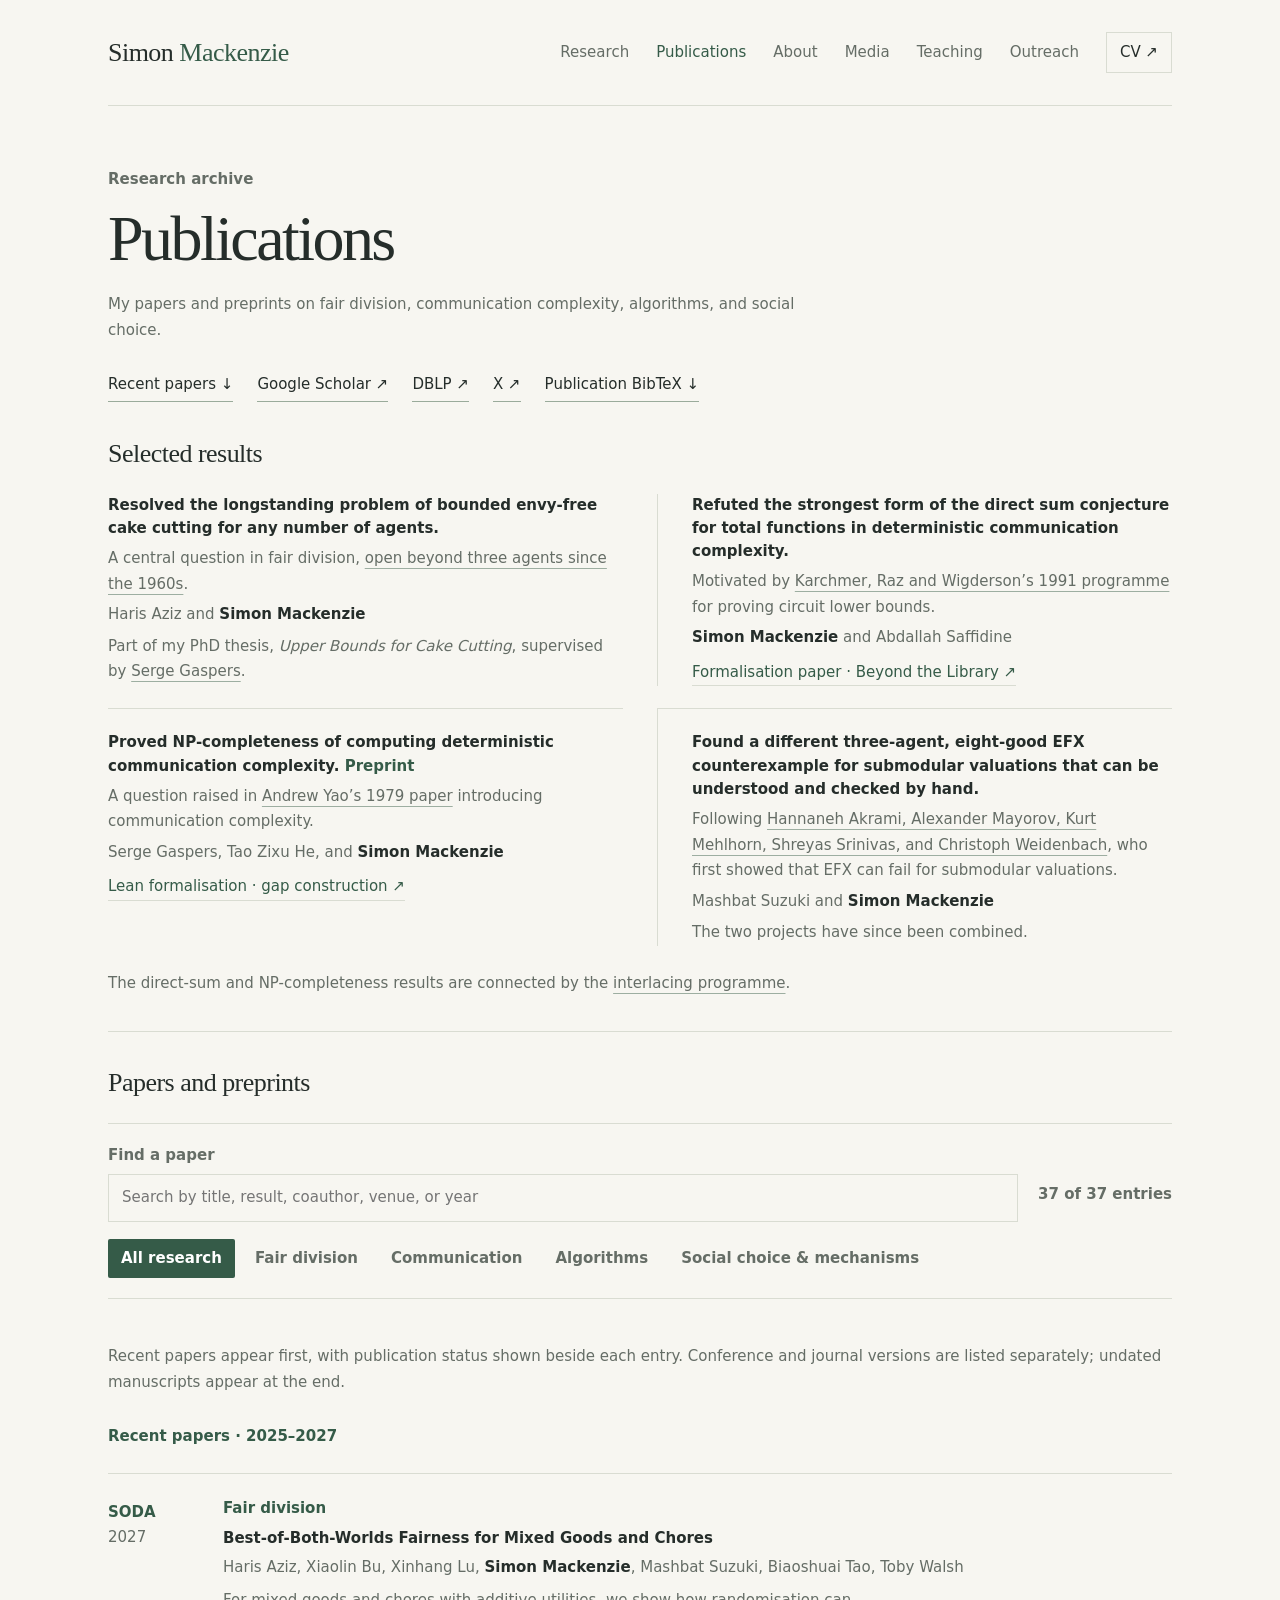
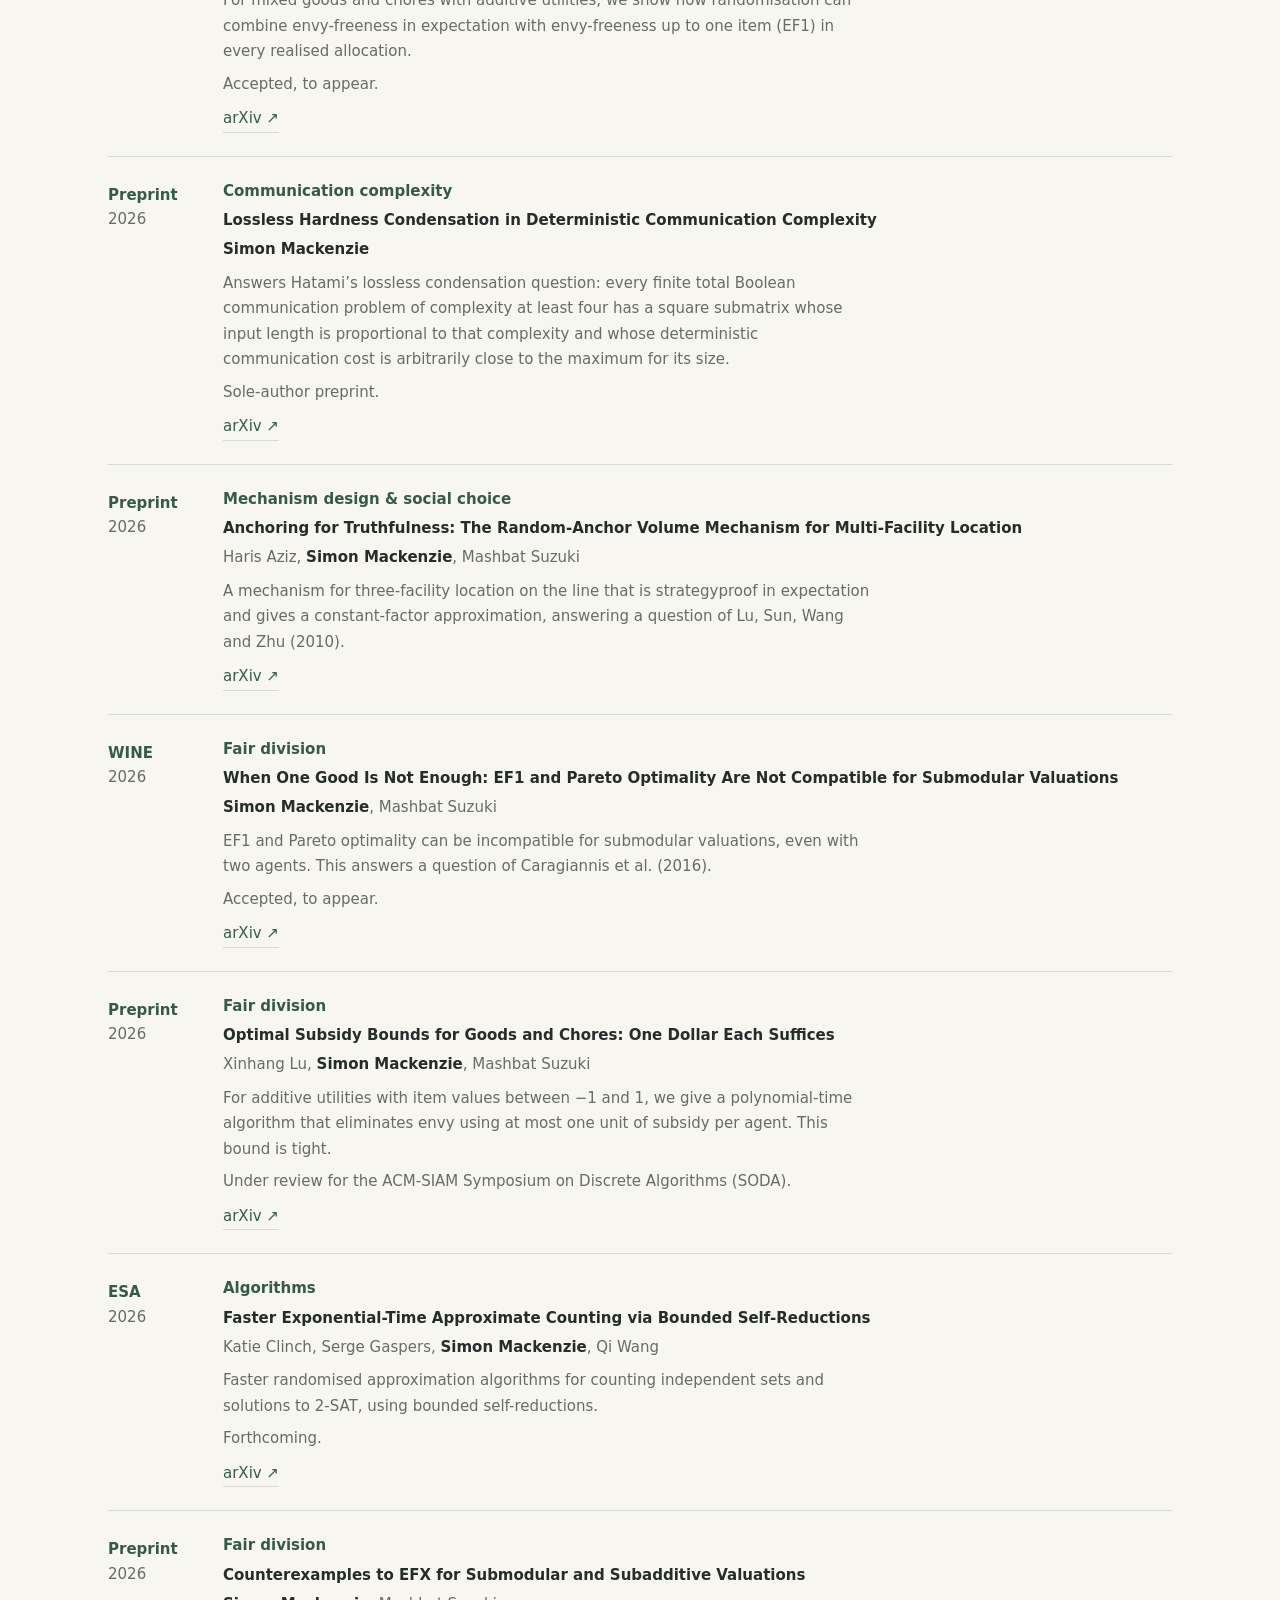
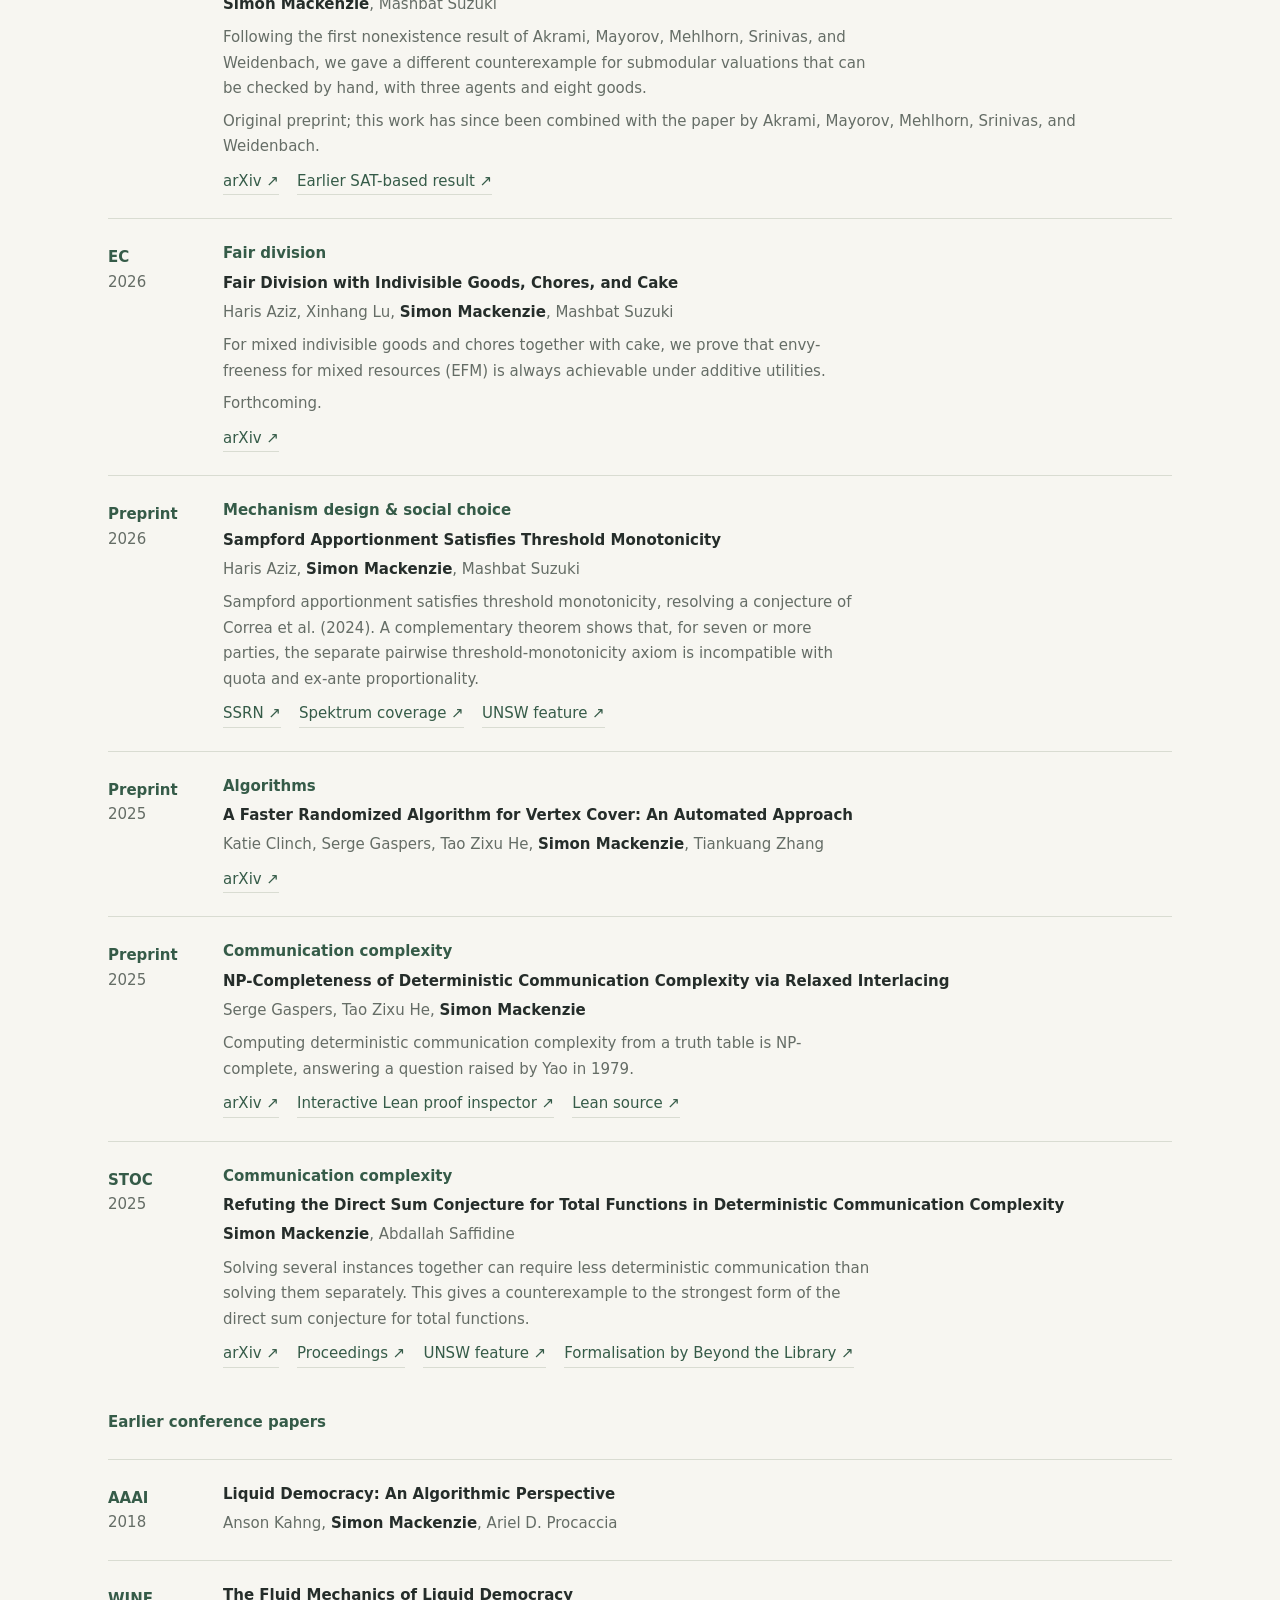
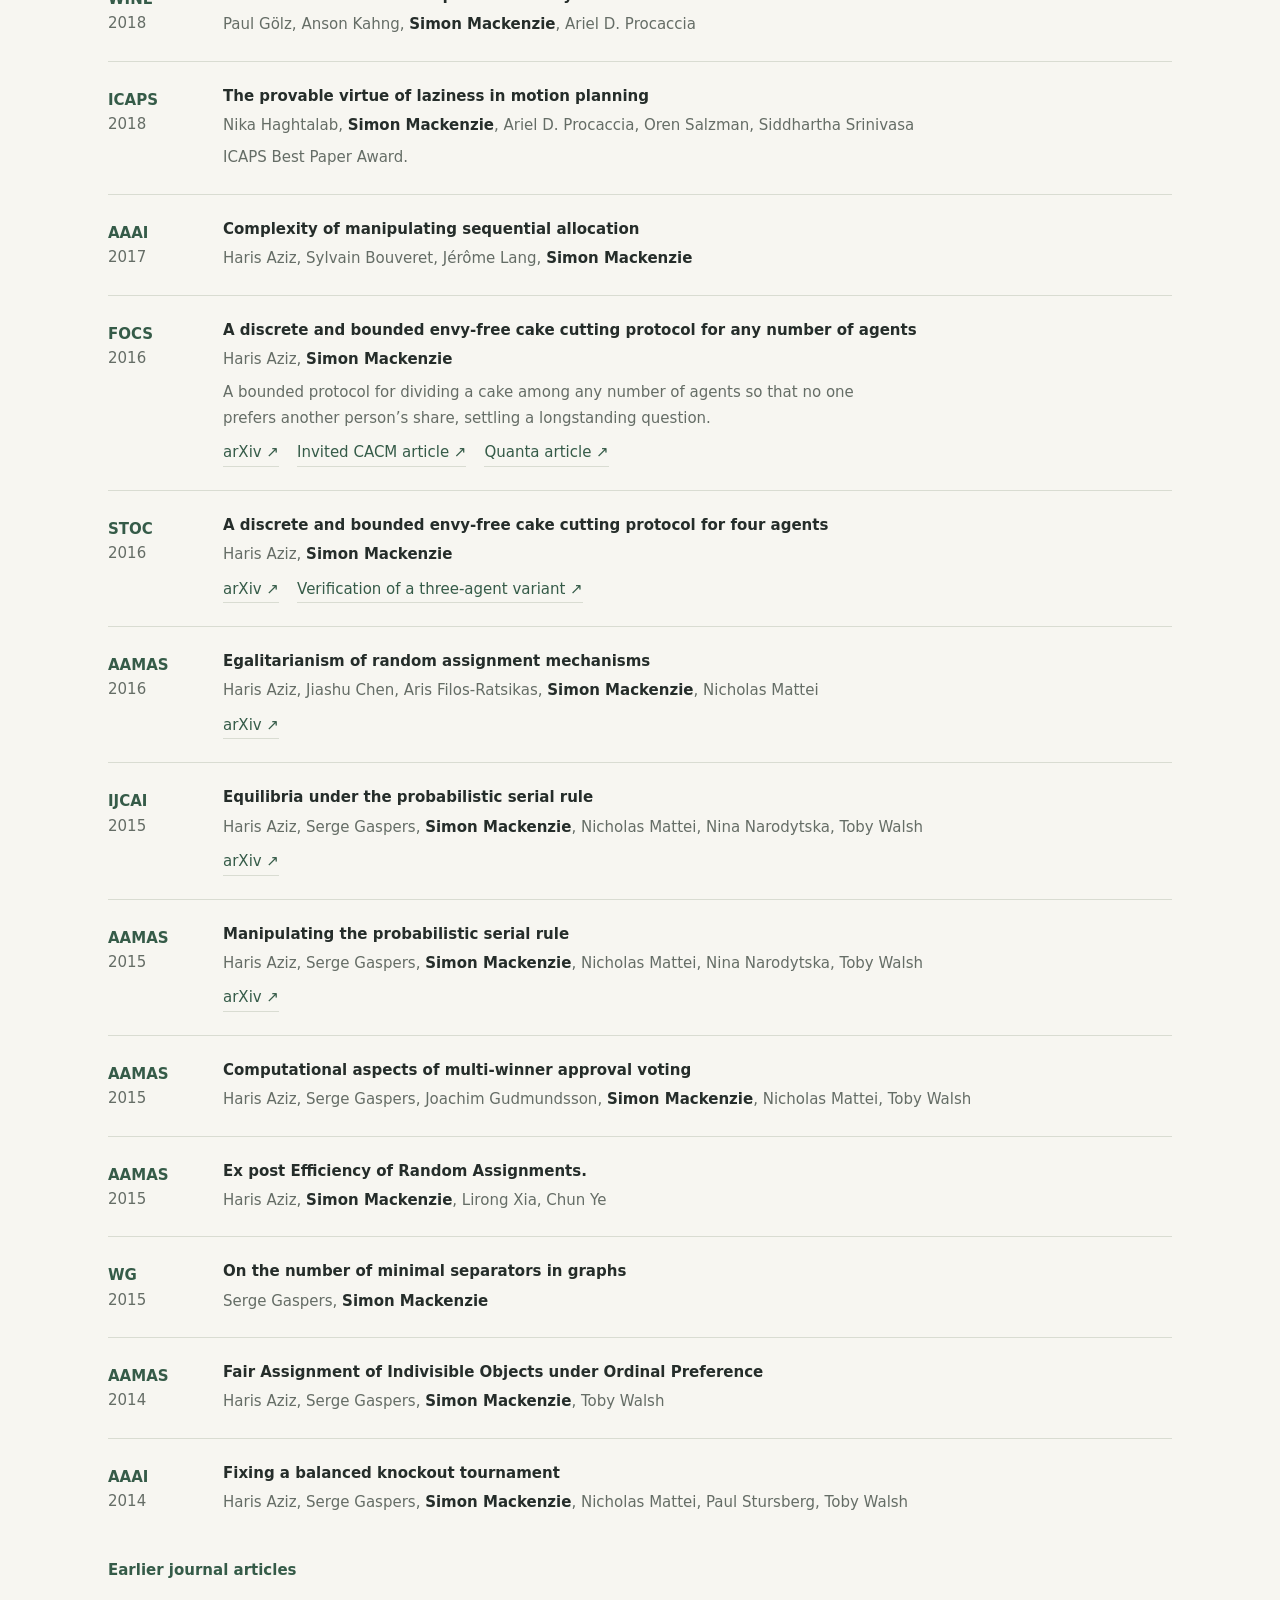
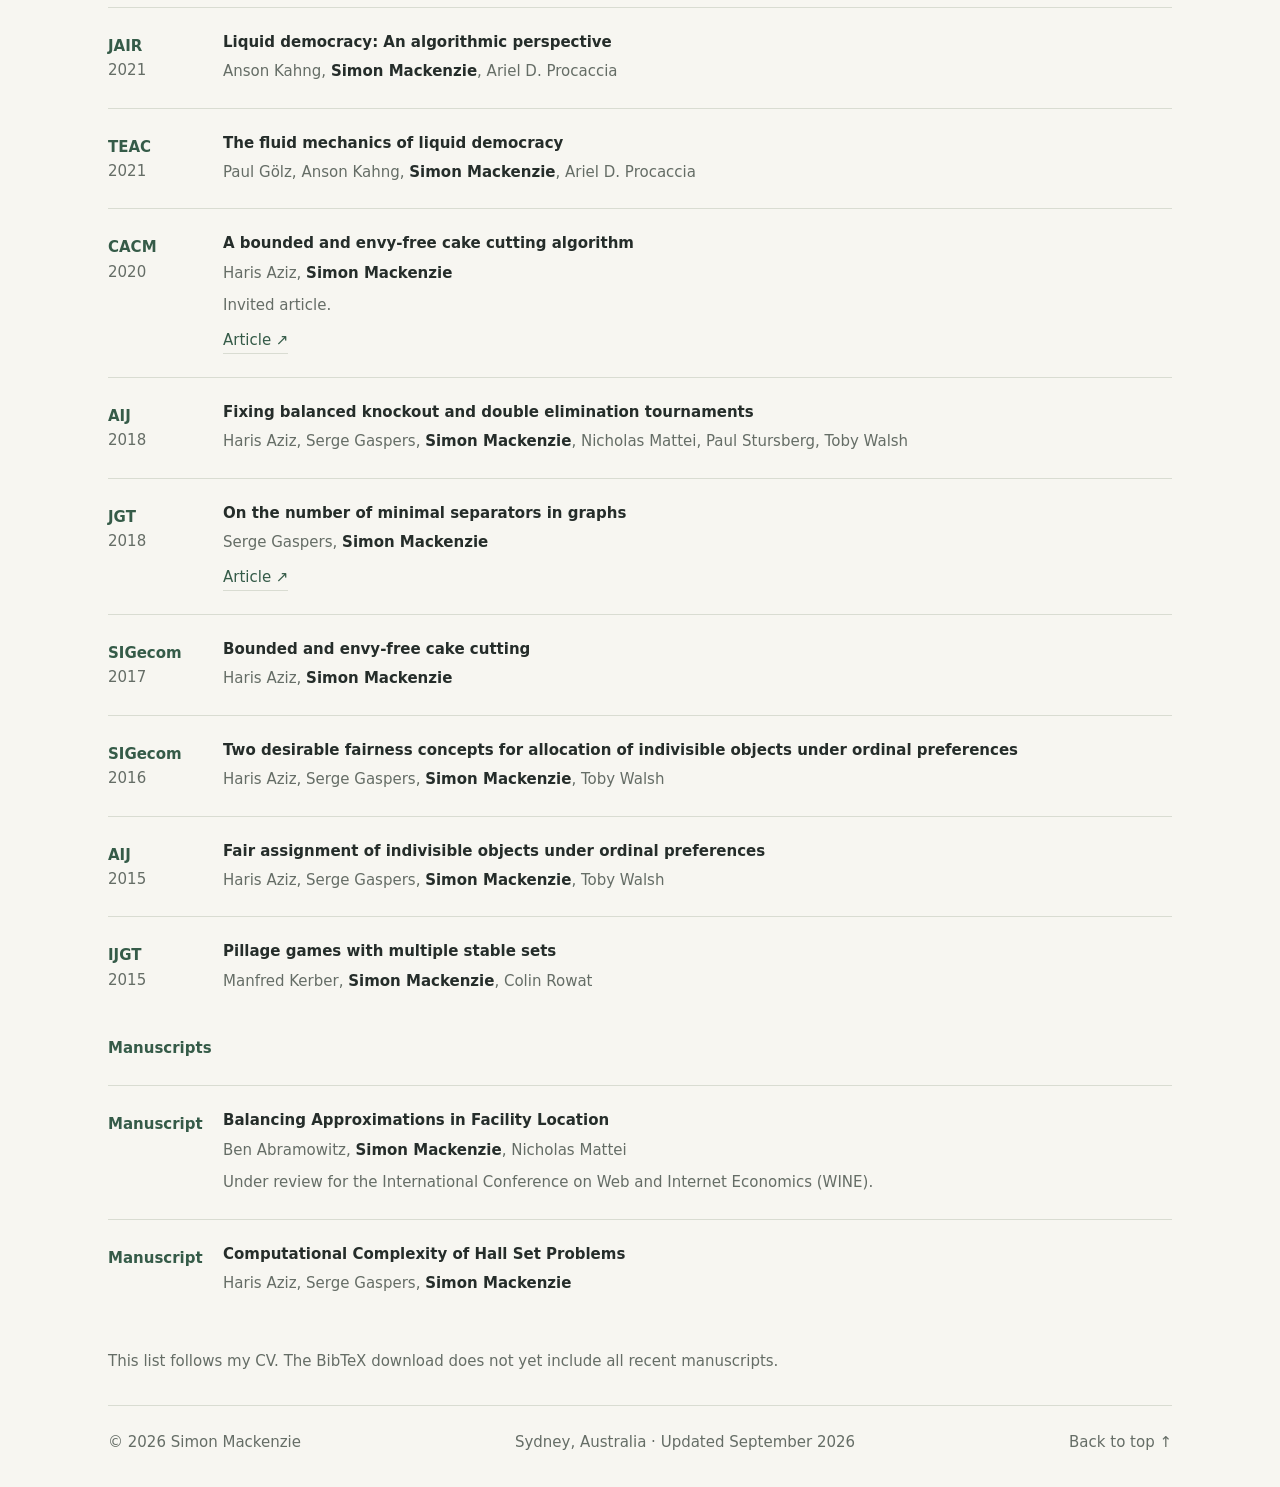
==== commit 7f43a81a: "Update accepted papers, new preprint, media, and CV" ====
--- a/publications.html
+++ b/publications.html
@@ -1 +1 @@
-<!doctype html><html lang="en" id="top"><head><meta charset="utf-8"><meta name="viewport" content="width=device-width, initial-scale=1"><title>Publications — Simon Mackenzie</title><meta name="description" content="Simon Mackenzie’s research on bounded envy-free cake cutting, the direct-sum conjecture, and NP-completeness of computing communication complexity (preprint), with recent work in algorithms and fair division."><link rel="stylesheet" href="./styles.css?v=20260901c"><meta property="og:type" content="website"><meta property="og:title" content="Publications — Simon Mackenzie"><meta property="og:description" content="Simon Mackenzie’s research on bounded envy-free cake cutting, the direct-sum conjecture, and NP-completeness of computing communication complexity (preprint), with recent work in algorithms and fair division."><meta name="twitter:title" content="Publications — Simon Mackenzie"><meta name="twitter:description" content="Simon Mackenzie’s research on bounded envy-free cake cutting, the direct-sum conjecture, and NP-completeness of computing communication complexity (preprint), with recent work in algorithms and fair division."><meta name="twitter:card" content="summary_large_image"><meta property="og:image" content="https://simonwmackenzie.github.io/og.png"><meta property="og:image:alt" content="Simon Mackenzie — Algorithms, Fair division, Communication complexity"><meta name="twitter:image" content="https://simonwmackenzie.github.io/og.png"><link rel="canonical" href="https://simonwmackenzie.github.io/publications.html"><meta property="og:url" content="https://simonwmackenzie.github.io/publications.html"><link rel="icon" href="./favicon.svg" type="image/svg+xml"><link rel="apple-touch-icon" href="./apple-touch-icon.png"><meta name="theme-color" content="#f7f6f1"><script src="./archive.js" defer></script></head><body><a class="skip" href="#main">Skip to content</a><div class="container"><header class="masthead"><a class="wordmark" href="./index.html">Simon <span class="initial">Mackenzie</span></a><nav class="navigation" aria-label="Main navigation"><a href="./index.html#research">Research</a><a href="./publications.html" aria-current="page">Publications</a><a href="./index.html#about">About</a><a href="./index.html#media">Media</a><a href="./index.html#teaching">Teaching</a><a href="./index.html#outreach">Outreach</a><a class="cv-link" href="./assets/SimonMackenzieCV.pdf">CV <span aria-hidden="true">↗</span></a></nav></header><main id="main"><div class="archive-intro"><p class="eyebrow">Research archive</p><h1>Publications</h1><p>My papers and preprints on fair division, communication complexity, algorithms, and social choice.</p><div class="text-links"><a href="#recent-papers">Recent papers ↓</a><a href="https://scholar.google.com/citations?user=cBUn3E8AAAAJ">Google Scholar <span aria-hidden="true">↗</span></a><a href="https://dblp.org/pid/139/0823.html">DBLP <span aria-hidden="true">↗</span></a><a href="https://x.com/SimonWMackenzie">X <span aria-hidden="true">↗</span></a><a href="./assets/references.bib" download>Publication BibTeX ↓</a></div></div><section class="archive-highlights" aria-labelledby="highlights-heading"><h2 id="highlights-heading">Selected results</h2><ul class="result-summary" aria-label="Selected research results"><li><a class="result-statement" href="https://arxiv.org/abs/1604.03655">Resolved the longstanding problem of bounded envy-free cake cutting for any number of agents.</a><span class="result-context">A central question in fair division, <a href="https://arxiv.org/abs/1508.05143">open beyond three agents since the 1960s</a>.</span><span class="result-authors">Haris Aziz and <strong>Simon Mackenzie</strong></span><span class="result-context thesis-connection">Part of my PhD thesis, <em>Upper Bounds for Cake Cutting</em>, supervised by <a href="https://serggasp.github.io/">Serge Gaspers</a>.</span></li><li><a class="result-statement" href="https://arxiv.org/abs/2411.19003">Refuted the strongest form of the direct sum conjecture for total functions in deterministic communication complexity.</a><span class="result-context">Motivated by <a href="https://www.math.ias.edu/~avi/PUBLICATIONS/KarchmerRaWi1995.pdf">Karchmer, Raz and Wigderson’s 1991 programme</a> for proving circuit lower bounds.</span><span class="result-authors"><strong>Simon Mackenzie</strong> and Abdallah Saffidine</span><div class="paper-links result-formalisation"><a href="https://arxiv.org/abs/2606.31134">Formalisation paper · Beyond the Library <span aria-hidden="true">↗</span></a></div></li><li><a class="result-statement" href="https://arxiv.org/abs/2508.05597">Proved NP-completeness of computing deterministic communication complexity. <span class="result-status">Preprint</span></a><span class="result-context">A question raised in <a href="https://doi.org/10.1145/800135.804414">Andrew Yao’s 1979 paper</a> introducing communication complexity.</span><span class="result-authors">Serge Gaspers, Tao Zixu He, and <strong>Simon Mackenzie</strong></span><div class="paper-links result-formalisation"><a href="https://simonwmackenzie.github.io/npcc-lean/inspector/">Lean formalisation · gap construction <span aria-hidden="true">↗</span></a></div></li><li><a class="result-statement" href="https://arxiv.org/abs/2605.06451">Found a different three-agent, eight-good EFX counterexample for submodular valuations that can be understood and checked by hand.</a><span class="result-context">Following <a href="https://arxiv.org/abs/2604.18216">Hannaneh Akrami, Alexander Mayorov, Kurt Mehlhorn, Shreyas Srinivas, and Christoph Weidenbach</a>, who first showed that EFX can fail for submodular valuations.</span><span class="result-authors">Mashbat Suzuki and <strong>Simon Mackenzie</strong></span><span class="result-context">The two projects have since been combined.</span></li></ul><p class="programme-connection">The direct-sum and NP-completeness results are connected by the <a href="./index.html#interlacing">interlacing programme</a>.</p></section><section class="archive-bibliography" aria-labelledby="bibliography-heading"><h2 id="bibliography-heading">Papers and preprints</h2><div class="archive-controls"><div class="search-line"><div class="search-wrap"><label for="paper-search">Find a paper</label><input type="search" id="paper-search" placeholder="Search by title, result, coauthor, venue, or year" autocomplete="off"></div><p id="paper-count" class="count-label" aria-live="polite" aria-atomic="true">36 entries</p></div><div class="filters" role="group" aria-label="Filter by research area"><button type="button" class="filter" data-filter="all" aria-pressed="true">All research</button><button type="button" class="filter" data-filter="fair-division" aria-pressed="false">Fair division</button><button type="button" class="filter" data-filter="communication" aria-pressed="false">Communication</button><button type="button" class="filter" data-filter="algorithms" aria-pressed="false">Algorithms</button><button type="button" class="filter" data-filter="social-choice" aria-pressed="false">Social choice &amp; mechanisms</button></div></div><noscript><p class="archive-footer">All papers are listed below. Turn on JavaScript to use search and filters.</p></noscript><p class="archive-footer">Recent papers appear first, with publication status shown beside each entry. Conference and journal versions are listed separately; undated manuscripts appear at the end.</p><div id="no-results" class="empty-state" hidden>No papers match this search.<button type="button" id="clear-filters">Clear search and filters</button></div><section class="archive-group recent-papers" id="recent-papers" data-group="recent" aria-labelledby="recent-heading"><h2 id="recent-heading">Recent papers <span>· 2025–2026</span></h2><ol class="papers"><li class="paper" data-paper="aziz2026anchor" data-topic="social-choice" data-search="Anchoring for Truthfulness: The Random-Anchor Volume Mechanism for Multi-Facility Location Haris Aziz Simon Mackenzie Mashbat Suzuki 2026 Preprint preprint  A mechanism for three-facility location on the line that is strategyproof in expectation and gives a constant-factor approximation, answering a question of Lu, Sun, Wang and Zhu (2010)."><div class="paper-meta"><strong>Preprint</strong>2026</div><div><p class="paper-area">Mechanism design &amp; social choice</p><h3><a href="https://arxiv.org/abs/2608.16550">Anchoring for Truthfulness: The Random-Anchor Volume Mechanism for Multi-Facility Location</a></h3><p class="authors">Haris Aziz, <strong>Simon Mackenzie</strong>, Mashbat Suzuki</p><p class="paper-description">A mechanism for three-facility location on the line that is strategyproof in expectation and gives a constant-factor approximation, answering a question of Lu, Sun, Wang and Zhu (2010).</p><div class="paper-links"><a href="https://arxiv.org/abs/2608.16550">arXiv <span aria-hidden="true">↗</span></a></div></div></li><li class="paper" data-paper="mackenzie2026ef1" data-topic="fair-division" data-search="When One Good Is Not Enough: EF1 and Pareto Optimality Are Not Compatible for Submodular Valuations Simon Mackenzie Mashbat Suzuki 2026 Preprint preprint Under review for the International Conference on Web and Internet Economics (WINE). EF1 and Pareto optimality can be incompatible for submodular valuations, even with two agents. This answers a question of Caragiannis et al. (2016)."><div class="paper-meta"><strong>Preprint</strong>2026</div><div><p class="paper-area">Fair division</p><h3><a href="https://arxiv.org/abs/2607.17811">When One Good Is Not Enough: EF1 and Pareto Optimality Are Not Compatible for Submodular Valuations</a></h3><p class="authors"><strong>Simon Mackenzie</strong>, Mashbat Suzuki</p><p class="paper-description">EF1 and Pareto optimality can be incompatible for submodular valuations, even with two agents. This answers a question of Caragiannis et al. (2016).</p><p class="paper-note">Under review for the International Conference on Web and Internet Economics (WINE).</p><div class="paper-links"><a href="https://arxiv.org/abs/2607.17811">arXiv <span aria-hidden="true">↗</span></a></div></div></li><li class="paper" data-paper="aziz2026best" data-topic="fair-division" data-search="Best-of-Both-Worlds Fairness for Mixed Goods and Chores Haris Aziz Xiaolin Bu Xinhang Lu Simon Mackenzie Mashbat Suzuki Biaoshuai Tao Toby Walsh 2026 Preprint preprint Under review for the ACM-SIAM Symposium on Discrete Algorithms (SODA). For mixed goods and chores with additive utilities, we show how randomisation can combine envy-freeness in expectation with envy-freeness up to one item (EF1) in every realised allocation."><div class="paper-meta"><strong>Preprint</strong>2026</div><div><p class="paper-area">Fair division</p><h3><a href="https://arxiv.org/abs/2607.10232">Best-of-Both-Worlds Fairness for Mixed Goods and Chores</a></h3><p class="authors">Haris Aziz, Xiaolin Bu, Xinhang Lu, <strong>Simon Mackenzie</strong>, Mashbat Suzuki, Biaoshuai Tao, Toby Walsh</p><p class="paper-description">For mixed goods and chores with additive utilities, we show how randomisation can combine envy-freeness in expectation with envy-freeness up to one item (EF1) in every realised allocation.</p><p class="paper-note">Under review for the ACM-SIAM Symposium on Discrete Algorithms (SODA).</p><div class="paper-links"><a href="https://arxiv.org/abs/2607.10232">arXiv <span aria-hidden="true">↗</span></a></div></div></li><li class="paper" data-paper="lu2026subsidy" data-topic="fair-division" data-search="Optimal Subsidy Bounds for Goods and Chores: One Dollar Each Suffices Xinhang Lu Simon Mackenzie Mashbat Suzuki 2026 Preprint preprint Under review for the ACM-SIAM Symposium on Discrete Algorithms (SODA). For additive utilities with item values between −1 and 1, we give a polynomial-time algorithm that eliminates envy using at most one unit of subsidy per agent. This bound is tight."><div class="paper-meta"><strong>Preprint</strong>2026</div><div><p class="paper-area">Fair division</p><h3><a href="https://arxiv.org/abs/2607.10089">Optimal Subsidy Bounds for Goods and Chores: One Dollar Each Suffices</a></h3><p class="authors">Xinhang Lu, <strong>Simon Mackenzie</strong>, Mashbat Suzuki</p><p class="paper-description">For additive utilities with item values between −1 and 1, we give a polynomial-time algorithm that eliminates envy using at most one unit of subsidy per agent. This bound is tight.</p><p class="paper-note">Under review for the ACM-SIAM Symposium on Discrete Algorithms (SODA).</p><div class="paper-links"><a href="https://arxiv.org/abs/2607.10089">arXiv <span aria-hidden="true">↗</span></a></div></div></li><li class="paper" data-paper="clinch2026counting" data-topic="algorithms" data-search="Faster Exponential-Time Approximate Counting via Bounded Self-Reductions Katie Clinch Serge Gaspers Simon Mackenzie Qi Wang 2026 ESA conference Forthcoming. Faster randomised approximation algorithms for counting independent sets and solutions to 2-SAT, using bounded self-reductions."><div class="paper-meta"><strong>ESA</strong>2026</div><div><p class="paper-area">Algorithms</p><h3><a href="https://arxiv.org/abs/2607.06393">Faster Exponential-Time Approximate Counting via Bounded Self-Reductions</a></h3><p class="authors">Katie Clinch, Serge Gaspers, <strong>Simon Mackenzie</strong>, Qi Wang</p><p class="paper-description">Faster randomised approximation algorithms for counting independent sets and solutions to 2-SAT, using bounded self-reductions.</p><p class="paper-note">Forthcoming.</p><div class="paper-links"><a href="https://arxiv.org/abs/2607.06393">arXiv <span aria-hidden="true">↗</span></a></div></div></li><li class="paper" data-paper="mackenzie2026efx" data-topic="fair-division" data-search="Counterexamples to EFX for Submodular and Subadditive Valuations Simon Mackenzie Mashbat Suzuki 2026 Preprint preprint Original preprint; this work has since been combined with the paper by Akrami, Mayorov, Mehlhorn, Srinivas, and Weidenbach. Following the first nonexistence result of Akrami, Mayorov, Mehlhorn, Srinivas, and Weidenbach, we gave a different counterexample for submodular valuations that can be checked by hand, with three agents and eight goods."><div class="paper-meta"><strong>Preprint</strong>2026</div><div><p class="paper-area">Fair division</p><h3><a href="https://arxiv.org/abs/2605.06451">Counterexamples to EFX for Submodular and Subadditive Valuations</a></h3><p class="authors"><strong>Simon Mackenzie</strong>, Mashbat Suzuki</p><p class="paper-description">Following the first nonexistence result of Akrami, Mayorov, Mehlhorn, Srinivas, and Weidenbach, we gave a different counterexample for submodular valuations that can be checked by hand, with three agents and eight goods.</p><p class="paper-note">Original preprint; this work has since been combined with the paper by Akrami, Mayorov, Mehlhorn, Srinivas, and Weidenbach.</p><div class="paper-links"><a href="https://arxiv.org/abs/2605.06451">arXiv <span aria-hidden="true">↗</span></a><a href="https://arxiv.org/abs/2604.18216">Earlier SAT-based result <span aria-hidden="true">↗</span></a></div></div></li><li class="paper" data-paper="aziz2026fairdivision" data-topic="fair-division" data-search="Fair Division with Indivisible Goods, Chores, and Cake Haris Aziz Xinhang Lu Simon Mackenzie Mashbat Suzuki 2026 EC conference Forthcoming. For mixed indivisible goods and chores together with cake, we prove that envy-freeness for mixed resources (EFM) is always achievable under additive utilities."><div class="paper-meta"><strong>EC</strong>2026</div><div><p class="paper-area">Fair division</p><h3><a href="https://arxiv.org/abs/2511.04891">Fair Division with Indivisible Goods, Chores, and Cake</a></h3><p class="authors">Haris Aziz, Xinhang Lu, <strong>Simon Mackenzie</strong>, Mashbat Suzuki</p><p class="paper-description">For mixed indivisible goods and chores together with cake, we prove that envy-freeness for mixed resources (EFM) is always achievable under additive utilities.</p><p class="paper-note">Forthcoming.</p><div class="paper-links"><a href="https://arxiv.org/abs/2511.04891">arXiv <span aria-hidden="true">↗</span></a></div></div></li><li class="paper" data-paper="aziz2026sampford" data-topic="social-choice" data-search="Sampford Apportionment Satisfies Threshold Monotonicity Haris Aziz Simon Mackenzie Mashbat Suzuki 2026 Preprint preprint  Sampford apportionment satisfies threshold monotonicity, resolving a conjecture of Correa et al. (2024). A complementary theorem shows that, for seven or more parties, the separate pairwise threshold-monotonicity axiom is incompatible with quota and ex-ante proportionality."><div class="paper-meta"><strong>Preprint</strong>2026</div><div><p class="paper-area">Mechanism design &amp; social choice</p><h3><a href="https://papers.ssrn.com/sol3/papers.cfm?abstract_id=7346803">Sampford Apportionment Satisfies Threshold Monotonicity</a></h3><p class="authors">Haris Aziz, <strong>Simon Mackenzie</strong>, Mashbat Suzuki</p><p class="paper-description">Sampford apportionment satisfies threshold monotonicity, resolving a conjecture of Correa et al. (2024). A complementary theorem shows that, for seven or more parties, the separate pairwise threshold-monotonicity axiom is incompatible with quota and ex-ante proportionality.</p><div class="paper-links"><a href="https://papers.ssrn.com/sol3/papers.cfm?abstract_id=7346803">SSRN <span aria-hidden="true">↗</span></a></div></div></li><li class="paper" data-paper="clinch2025vertexcover" data-topic="algorithms" data-search="A Faster Randomized Algorithm for Vertex Cover: An Automated Approach Katie Clinch Serge Gaspers Tao Zixu He Simon Mackenzie Tiankuang Zhang 2025 Preprint preprint  "><div class="paper-meta"><strong>Preprint</strong>2025</div><div><p class="paper-area">Algorithms</p><h3><a href="https://arxiv.org/abs/2510.09027">A Faster Randomized Algorithm for Vertex Cover: An Automated Approach</a></h3><p class="authors">Katie Clinch, Serge Gaspers, Tao Zixu He, <strong>Simon Mackenzie</strong>, Tiankuang Zhang</p><div class="paper-links"><a href="https://arxiv.org/abs/2510.09027">arXiv <span aria-hidden="true">↗</span></a></div></div></li><li class="paper" data-paper="gaspers2025interlacing" data-topic="communication" data-search="NP-Completeness of Deterministic Communication Complexity via Relaxed Interlacing Serge Gaspers Tao Zixu He Simon Mackenzie 2025 Preprint preprint  Computing deterministic communication complexity from a truth table is NP-complete, answering a question raised by Yao in 1979."><div class="paper-meta"><strong>Preprint</strong>2025</div><div><p class="paper-area">Communication complexity</p><h3><a href="https://arxiv.org/abs/2508.05597">NP-Completeness of Deterministic Communication Complexity via Relaxed Interlacing</a></h3><p class="authors">Serge Gaspers, Tao Zixu He, <strong>Simon Mackenzie</strong></p><p class="paper-description">Computing deterministic communication complexity from a truth table is NP-complete, answering a question raised by Yao in 1979.</p><div class="paper-links"><a href="https://arxiv.org/abs/2508.05597">arXiv <span aria-hidden="true">↗</span></a><a href="https://simonwmackenzie.github.io/npcc-lean/inspector/">Interactive Lean proof inspector <span aria-hidden="true">↗</span></a><a href="https://github.com/simonwmackenzie/npcc-lean">Lean source <span aria-hidden="true">↗</span></a></div></div></li><li class="paper" data-paper="mackenzie2025refuting" data-topic="communication" data-search="Refuting the Direct Sum Conjecture for Total Functions in Deterministic Communication Complexity Simon Mackenzie Abdallah Saffidine 2025 STOC conference  Solving several instances together can require less deterministic communication than solving them separately. This gives a counterexample to the strongest form of the direct sum conjecture for total functions."><div class="paper-meta"><strong>STOC</strong>2025</div><div><p class="paper-area">Communication complexity</p><h3><a href="https://arxiv.org/abs/2411.19003">Refuting the Direct Sum Conjecture for Total Functions in Deterministic Communication Complexity</a></h3><p class="authors"><strong>Simon Mackenzie</strong>, Abdallah Saffidine</p><p class="paper-description">Solving several instances together can require less deterministic communication than solving them separately. This gives a counterexample to the strongest form of the direct sum conjecture for total functions.</p><div class="paper-links"><a href="https://arxiv.org/abs/2411.19003">arXiv <span aria-hidden="true">↗</span></a><a href="https://dl.acm.org/doi/10.1145/3717823.3718148">Proceedings <span aria-hidden="true">↗</span></a><a href="https://www.unsw.edu.au/news/2025/03/communication-complexity--why-a-new-mathematical-formula-could-h">UNSW feature <span aria-hidden="true">↗</span></a><a href="https://beyondthelibrary.github.io/formal_arxiv/p/Refuting/">Formalisation by Beyond the Library <span aria-hidden="true">↗</span></a></div></div></li></ol></section><section class="archive-group" data-group="conference" aria-labelledby="conference-heading"><h2 id="conference-heading">Earlier conference papers</h2><ol class="papers"><li class="paper" data-paper="kahng2021liquidconf" data-topic="social-choice" data-search="Liquid Democracy: An Algorithmic Perspective Anson Kahng Simon Mackenzie Ariel D. Procaccia 2018 AAAI conference  "><div class="paper-meta"><strong>AAAI</strong>2018</div><div><h3>Liquid Democracy: An Algorithmic Perspective</h3><p class="authors">Anson Kahng, <strong>Simon Mackenzie</strong>, Ariel D. Procaccia</p></div></li><li class="paper" data-paper="goelz2018fluid" data-topic="social-choice" data-search="The Fluid Mechanics of Liquid Democracy Paul Gölz Anson Kahng Simon Mackenzie Ariel D. Procaccia 2018 WINE conference  "><div class="paper-meta"><strong>WINE</strong>2018</div><div><h3>The Fluid Mechanics of Liquid Democracy</h3><p class="authors">Paul Gölz, Anson Kahng, <strong>Simon Mackenzie</strong>, Ariel D. Procaccia</p></div></li><li class="paper" data-paper="haghtalab2018provable" data-topic="algorithms" data-search="The provable virtue of laziness in motion planning Nika Haghtalab Simon Mackenzie Ariel D. Procaccia Oren Salzman Siddhartha Srinivasa 2018 ICAPS conference ICAPS Best Paper Award. "><div class="paper-meta"><strong>ICAPS</strong>2018</div><div><h3>The provable virtue of laziness in motion planning</h3><p class="authors">Nika Haghtalab, <strong>Simon Mackenzie</strong>, Ariel D. Procaccia, Oren Salzman, Siddhartha Srinivasa</p><p class="paper-note">ICAPS Best Paper Award.</p></div></li><li class="paper" data-paper="aziz2017complexity" data-topic="social-choice" data-search="Complexity of manipulating sequential allocation Haris Aziz Sylvain Bouveret Jérôme Lang Simon Mackenzie 2017 AAAI conference  "><div class="paper-meta"><strong>AAAI</strong>2017</div><div><h3>Complexity of manipulating sequential allocation</h3><p class="authors">Haris Aziz, Sylvain Bouveret, Jérôme Lang, <strong>Simon Mackenzie</strong></p></div></li><li class="paper" data-paper="aziz2016discrete" data-topic="fair-division" data-search="A discrete and bounded envy-free cake cutting protocol for any number of agents Haris Aziz Simon Mackenzie 2016 FOCS conference  A bounded protocol for dividing a cake among any number of agents so that no one prefers another person’s share, settling a longstanding question."><div class="paper-meta"><strong>FOCS</strong>2016</div><div><h3><a href="https://arxiv.org/abs/1604.03655">A discrete and bounded envy-free cake cutting protocol for any number of agents</a></h3><p class="authors">Haris Aziz, <strong>Simon Mackenzie</strong></p><p class="paper-description">A bounded protocol for dividing a cake among any number of agents so that no one prefers another person’s share, settling a longstanding question.</p><div class="paper-links"><a href="https://arxiv.org/abs/1604.03655">arXiv <span aria-hidden="true">↗</span></a><a href="https://dl.acm.org/doi/10.1145/3382129">Invited CACM article <span aria-hidden="true">↗</span></a><a href="https://www.quantamagazine.org/new-algorithm-solves-cake-cutting-problem-20161006/">Quanta article <span aria-hidden="true">↗</span></a></div></div></li><li class="paper" data-paper="aziz2016discretefour" data-topic="fair-division" data-search="A discrete and bounded envy-free cake cutting protocol for four agents Haris Aziz Simon Mackenzie 2016 STOC conference  "><div class="paper-meta"><strong>STOC</strong>2016</div><div><h3><a href="https://arxiv.org/abs/1508.05143">A discrete and bounded envy-free cake cutting protocol for four agents</a></h3><p class="authors">Haris Aziz, <strong>Simon Mackenzie</strong></p><div class="paper-links"><a href="https://arxiv.org/abs/1508.05143">arXiv <span aria-hidden="true">↗</span></a><a href="https://arxiv.org/abs/2405.14068">Verification of a three-agent variant <span aria-hidden="true">↗</span></a></div></div></li><li class="paper" data-paper="aziz2015egalitarianism" data-topic="social-choice" data-search="Egalitarianism of random assignment mechanisms Haris Aziz Jiashu Chen Aris Filos-Ratsikas Simon Mackenzie Nicholas Mattei 2016 AAMAS conference  "><div class="paper-meta"><strong>AAMAS</strong>2016</div><div><h3><a href="https://arxiv.org/abs/1507.06827">Egalitarianism of random assignment mechanisms</a></h3><p class="authors">Haris Aziz, Jiashu Chen, Aris Filos-Ratsikas, <strong>Simon Mackenzie</strong>, Nicholas Mattei</p><div class="paper-links"><a href="https://arxiv.org/abs/1507.06827">arXiv <span aria-hidden="true">↗</span></a></div></div></li><li class="paper" data-paper="aziz2015equilibria" data-topic="social-choice" data-search="Equilibria under the probabilistic serial rule Haris Aziz Serge Gaspers Simon Mackenzie Nicholas Mattei Nina Narodytska Toby Walsh 2015 IJCAI conference  "><div class="paper-meta"><strong>IJCAI</strong>2015</div><div><h3><a href="https://arxiv.org/abs/1502.04888">Equilibria under the probabilistic serial rule</a></h3><p class="authors">Haris Aziz, Serge Gaspers, <strong>Simon Mackenzie</strong>, Nicholas Mattei, Nina Narodytska, Toby Walsh</p><div class="paper-links"><a href="https://arxiv.org/abs/1502.04888">arXiv <span aria-hidden="true">↗</span></a></div></div></li><li class="paper" data-paper="aziz2015manipulating" data-topic="social-choice" data-search="Manipulating the probabilistic serial rule Haris Aziz Serge Gaspers Simon Mackenzie Nicholas Mattei Nina Narodytska Toby Walsh 2015 AAMAS conference  "><div class="paper-meta"><strong>AAMAS</strong>2015</div><div><h3><a href="https://arxiv.org/abs/1501.06626">Manipulating the probabilistic serial rule</a></h3><p class="authors">Haris Aziz, Serge Gaspers, <strong>Simon Mackenzie</strong>, Nicholas Mattei, Nina Narodytska, Toby Walsh</p><div class="paper-links"><a href="https://arxiv.org/abs/1501.06626">arXiv <span aria-hidden="true">↗</span></a></div></div></li><li class="paper" data-paper="aziz2014computational" data-topic="social-choice" data-search="Computational aspects of multi-winner approval voting Haris Aziz Serge Gaspers Joachim Gudmundsson Simon Mackenzie Nicholas Mattei Toby Walsh 2015 AAMAS conference  "><div class="paper-meta"><strong>AAMAS</strong>2015</div><div><h3>Computational aspects of multi-winner approval voting</h3><p class="authors">Haris Aziz, Serge Gaspers, Joachim Gudmundsson, <strong>Simon Mackenzie</strong>, Nicholas Mattei, Toby Walsh</p></div></li><li class="paper" data-paper="aziz2015ex" data-topic="social-choice" data-search="Ex post Efficiency of Random Assignments. Haris Aziz Simon Mackenzie Lirong Xia Chun Ye 2015 AAMAS conference  "><div class="paper-meta"><strong>AAMAS</strong>2015</div><div><h3>Ex post Efficiency of Random Assignments.</h3><p class="authors">Haris Aziz, <strong>Simon Mackenzie</strong>, Lirong Xia, Chun Ye</p></div></li><li class="paper" data-paper="gaspers2015number" data-topic="algorithms" data-search="On the number of minimal separators in graphs Serge Gaspers Simon Mackenzie 2015 WG conference  "><div class="paper-meta"><strong>WG</strong>2015</div><div><h3>On the number of minimal separators in graphs</h3><p class="authors">Serge Gaspers, <strong>Simon Mackenzie</strong></p></div></li><li class="paper" data-paper="haris2014fair" data-topic="fair-division" data-search="Fair Assignment of Indivisible Objects under Ordinal Preference Haris Aziz Serge Gaspers Simon Mackenzie Toby Walsh 2014 AAMAS conference  "><div class="paper-meta"><strong>AAMAS</strong>2014</div><div><h3>Fair Assignment of Indivisible Objects under Ordinal Preference</h3><p class="authors">Haris Aziz, Serge Gaspers, <strong>Simon Mackenzie</strong>, Toby Walsh</p></div></li><li class="paper" data-paper="aziz2014fixing" data-topic="social-choice" data-search="Fixing a balanced knockout tournament Haris Aziz Serge Gaspers Simon Mackenzie Nicholas Mattei Paul Stursberg Toby Walsh 2014 AAAI conference  "><div class="paper-meta"><strong>AAAI</strong>2014</div><div><h3>Fixing a balanced knockout tournament</h3><p class="authors">Haris Aziz, Serge Gaspers, <strong>Simon Mackenzie</strong>, Nicholas Mattei, Paul Stursberg, Toby Walsh</p></div></li></ol></section><section class="archive-group" data-group="journal" aria-labelledby="journal-heading"><h2 id="journal-heading">Earlier journal articles</h2><ol class="papers"><li class="paper" data-paper="kahng2021liquid" data-topic="social-choice" data-search="Liquid democracy: An algorithmic perspective Anson Kahng Simon Mackenzie Ariel D. Procaccia 2021 JAIR journal  "><div class="paper-meta"><strong>JAIR</strong>2021</div><div><h3>Liquid democracy: An algorithmic perspective</h3><p class="authors">Anson Kahng, <strong>Simon Mackenzie</strong>, Ariel D. Procaccia</p></div></li><li class="paper" data-paper="golz2021fluid" data-topic="social-choice" data-search="The fluid mechanics of liquid democracy Paul Gölz Anson Kahng Simon Mackenzie Ariel D. Procaccia 2021 TEAC journal  "><div class="paper-meta"><strong>TEAC</strong>2021</div><div><h3>The fluid mechanics of liquid democracy</h3><p class="authors">Paul Gölz, Anson Kahng, <strong>Simon Mackenzie</strong>, Ariel D. Procaccia</p></div></li><li class="paper" data-paper="aziz2020bounded" data-topic="fair-division" data-search="A bounded and envy-free cake cutting algorithm Haris Aziz Simon Mackenzie 2020 CACM journal Invited article. "><div class="paper-meta"><strong>CACM</strong>2020</div><div><h3><a href="https://dl.acm.org/doi/10.1145/3382129">A bounded and envy-free cake cutting algorithm</a></h3><p class="authors">Haris Aziz, <strong>Simon Mackenzie</strong></p><p class="paper-note">Invited article.</p><div class="paper-links"><a href="https://dl.acm.org/doi/10.1145/3382129">Article <span aria-hidden="true">↗</span></a></div></div></li><li class="paper" data-paper="aziz2018fixing" data-topic="social-choice" data-search="Fixing balanced knockout and double elimination tournaments Haris Aziz Serge Gaspers Simon Mackenzie Nicholas Mattei Paul Stursberg Toby Walsh 2018 AIJ journal  "><div class="paper-meta"><strong>AIJ</strong>2018</div><div><h3>Fixing balanced knockout and double elimination tournaments</h3><p class="authors">Haris Aziz, Serge Gaspers, <strong>Simon Mackenzie</strong>, Nicholas Mattei, Paul Stursberg, Toby Walsh</p></div></li><li class="paper" data-paper="https://doi.org/10.1002/jgt.22179" data-topic="algorithms" data-search="On the number of minimal separators in graphs Serge Gaspers Simon Mackenzie 2018 JGT journal  "><div class="paper-meta"><strong>JGT</strong>2018</div><div><h3><a href="https://doi.org/10.1002/jgt.22179">On the number of minimal separators in graphs</a></h3><p class="authors">Serge Gaspers, <strong>Simon Mackenzie</strong></p><div class="paper-links"><a href="https://doi.org/10.1002/jgt.22179">Article <span aria-hidden="true">↗</span></a></div></div></li><li class="paper" data-paper="aziz2017bounded" data-topic="fair-division" data-search="Bounded and envy-free cake cutting Haris Aziz Simon Mackenzie 2017 SIGecom journal  "><div class="paper-meta"><strong>SIGecom</strong>2017</div><div><h3>Bounded and envy-free cake cutting</h3><p class="authors">Haris Aziz, <strong>Simon Mackenzie</strong></p></div></li><li class="paper" data-paper="aziz2016two" data-topic="fair-division" data-search="Two desirable fairness concepts for allocation of indivisible objects under ordinal preferences Haris Aziz Serge Gaspers Simon Mackenzie Toby Walsh 2016 SIGecom journal  "><div class="paper-meta"><strong>SIGecom</strong>2016</div><div><h3>Two desirable fairness concepts for allocation of indivisible objects under ordinal preferences</h3><p class="authors">Haris Aziz, Serge Gaspers, <strong>Simon Mackenzie</strong>, Toby Walsh</p></div></li><li class="paper" data-paper="aziz2015fair" data-topic="fair-division" data-search="Fair assignment of indivisible objects under ordinal preferences Haris Aziz Serge Gaspers Simon Mackenzie Toby Walsh 2015 AIJ journal  "><div class="paper-meta"><strong>AIJ</strong>2015</div><div><h3>Fair assignment of indivisible objects under ordinal preferences</h3><p class="authors">Haris Aziz, Serge Gaspers, <strong>Simon Mackenzie</strong>, Toby Walsh</p></div></li><li class="paper" data-paper="mackenzie2015pillage" data-topic="social-choice" data-search="Pillage games with multiple stable sets Manfred Kerber Simon Mackenzie Colin Rowat 2015 IJGT journal  "><div class="paper-meta"><strong>IJGT</strong>2015</div><div><h3>Pillage games with multiple stable sets</h3><p class="authors">Manfred Kerber, <strong>Simon Mackenzie</strong>, Colin Rowat</p></div></li></ol></section><section class="archive-group" data-group="manuscript" aria-labelledby="manuscript-heading"><h2 id="manuscript-heading">Manuscripts</h2><ol class="papers"><li class="paper" data-paper="abramowitz2026facility" data-topic="social-choice" data-search="Balancing Approximations in Facility Location Ben Abramowitz Simon Mackenzie Nicholas Mattei  Manuscript manuscript Under review for the International Conference on Web and Internet Economics (WINE). "><div class="paper-meta"><strong>Manuscript</strong></div><div><h3>Balancing Approximations in Facility Location</h3><p class="authors">Ben Abramowitz, <strong>Simon Mackenzie</strong>, Nicholas Mattei</p><p class="paper-note">Under review for the International Conference on Web and Internet Economics (WINE).</p></div></li><li class="paper" data-paper="aziz2026hall" data-topic="social-choice" data-search="Computational Complexity of Hall Set Problems Haris Aziz Serge Gaspers Simon Mackenzie  Manuscript manuscript  "><div class="paper-meta"><strong>Manuscript</strong></div><div><h3>Computational Complexity of Hall Set Problems</h3><p class="authors">Haris Aziz, Serge Gaspers, <strong>Simon Mackenzie</strong></p></div></li></ol></section><p class="archive-footer">This list follows my CV. The BibTeX download does not yet include all recent manuscripts.</p></section></main><footer class="footer"><span>© 2026 Simon Mackenzie</span><span>Sydney, Australia · Updated September 2026</span><a href="#top">Back to top ↑</a></footer></div></body></html>+<!doctype html><html lang="en" id="top"><head><meta charset="utf-8"><meta name="viewport" content="width=device-width, initial-scale=1"><title>Publications — Simon Mackenzie</title><meta name="description" content="Simon Mackenzie’s research on bounded envy-free cake cutting, the direct-sum conjecture, and NP-completeness of computing communication complexity (preprint), with recent work in algorithms and fair division."><link rel="stylesheet" href="./styles.css?v=20260901c"><meta name="robots" content="all,max-image-preview:large,max-snippet:-1,max-video-preview:-1"><meta property="og:type" content="website"><meta property="og:title" content="Publications — Simon Mackenzie"><meta property="og:description" content="Simon Mackenzie’s research on bounded envy-free cake cutting, the direct-sum conjecture, and NP-completeness of computing communication complexity (preprint), with recent work in algorithms and fair division."><meta name="twitter:title" content="Publications — Simon Mackenzie"><meta name="twitter:description" content="Simon Mackenzie’s research on bounded envy-free cake cutting, the direct-sum conjecture, and NP-completeness of computing communication complexity (preprint), with recent work in algorithms and fair division."><meta name="twitter:card" content="summary_large_image"><meta property="og:image" content="https://simonwmackenzie.github.io/og.png"><meta property="og:image:alt" content="Simon Mackenzie — Algorithms, Fair division, Communication complexity"><meta name="twitter:image" content="https://simonwmackenzie.github.io/og.png"><link rel="canonical" href="https://simonwmackenzie.github.io/publications.html"><meta property="og:url" content="https://simonwmackenzie.github.io/publications.html"><link rel="icon" href="./favicon.svg" type="image/svg+xml"><link rel="apple-touch-icon" href="./apple-touch-icon.png"><meta name="theme-color" content="#f7f6f1"><script src="./archive.js" defer></script></head><body><a class="skip" href="#main">Skip to content</a><div class="container"><header class="masthead"><a class="wordmark" href="./index.html">Simon <span class="initial">Mackenzie</span></a><nav class="navigation" aria-label="Main navigation"><a href="./index.html#research">Research</a><a href="./publications.html" aria-current="page">Publications</a><a href="./index.html#about">About</a><a href="./index.html#media">Media</a><a href="./index.html#teaching">Teaching</a><a href="./index.html#outreach">Outreach</a><a class="cv-link" href="./assets/SimonMackenzieCV.pdf">CV <span aria-hidden="true">↗</span></a></nav></header><main id="main"><div class="archive-intro"><p class="eyebrow">Research archive</p><h1>Publications</h1><p>My papers and preprints on fair division, communication complexity, algorithms, and social choice.</p><div class="text-links"><a href="#recent-papers">Recent papers ↓</a><a href="https://scholar.google.com/citations?user=cBUn3E8AAAAJ">Google Scholar <span aria-hidden="true">↗</span></a><a href="https://dblp.org/pid/139/0823.html">DBLP <span aria-hidden="true">↗</span></a><a href="https://x.com/SimonWMackenzie">X <span aria-hidden="true">↗</span></a><a href="./assets/references.bib" download>Publication BibTeX ↓</a></div></div><section class="archive-highlights" aria-labelledby="highlights-heading"><h2 id="highlights-heading">Selected results</h2><ul class="result-summary" aria-label="Selected research results"><li><a class="result-statement" href="https://arxiv.org/abs/1604.03655">Resolved the longstanding problem of bounded envy-free cake cutting for any number of agents.</a><span class="result-context">A central question in fair division, <a href="https://arxiv.org/abs/1508.05143">open beyond three agents since the 1960s</a>.</span><span class="result-authors">Haris Aziz and <strong>Simon Mackenzie</strong></span><span class="result-context thesis-connection">Part of my PhD thesis, <em>Upper Bounds for Cake Cutting</em>, supervised by <a href="https://serggasp.github.io/">Serge Gaspers</a>.</span></li><li><a class="result-statement" href="https://arxiv.org/abs/2411.19003">Refuted the strongest form of the direct sum conjecture for total functions in deterministic communication complexity.</a><span class="result-context">Motivated by <a href="https://www.math.ias.edu/~avi/PUBLICATIONS/KarchmerRaWi1995.pdf">Karchmer, Raz and Wigderson’s 1991 programme</a> for proving circuit lower bounds.</span><span class="result-authors"><strong>Simon Mackenzie</strong> and Abdallah Saffidine</span><div class="paper-links result-formalisation"><a href="https://arxiv.org/abs/2606.31134">Formalisation paper · Beyond the Library <span aria-hidden="true">↗</span></a></div></li><li><a class="result-statement" href="https://arxiv.org/abs/2508.05597">Proved NP-completeness of computing deterministic communication complexity. <span class="result-status">Preprint</span></a><span class="result-context">A question raised in <a href="https://doi.org/10.1145/800135.804414">Andrew Yao’s 1979 paper</a> introducing communication complexity.</span><span class="result-authors">Serge Gaspers, Tao Zixu He, and <strong>Simon Mackenzie</strong></span><div class="paper-links result-formalisation"><a href="https://simonwmackenzie.github.io/npcc-lean/inspector/">Lean formalisation · gap construction <span aria-hidden="true">↗</span></a></div></li><li><a class="result-statement" href="https://arxiv.org/abs/2605.06451">Found a different three-agent, eight-good EFX counterexample for submodular valuations that can be understood and checked by hand.</a><span class="result-context">Following <a href="https://arxiv.org/abs/2604.18216">Hannaneh Akrami, Alexander Mayorov, Kurt Mehlhorn, Shreyas Srinivas, and Christoph Weidenbach</a>, who first showed that EFX can fail for submodular valuations.</span><span class="result-authors">Mashbat Suzuki and <strong>Simon Mackenzie</strong></span><span class="result-context">The two projects have since been combined.</span></li></ul><p class="programme-connection">The direct-sum and NP-completeness results are connected by the <a href="./index.html#interlacing">interlacing programme</a>.</p></section><section class="archive-bibliography" aria-labelledby="bibliography-heading"><h2 id="bibliography-heading">Papers and preprints</h2><div class="archive-controls"><div class="search-line"><div class="search-wrap"><label for="paper-search">Find a paper</label><input type="search" id="paper-search" placeholder="Search by title, result, coauthor, venue, or year" autocomplete="off"></div><p id="paper-count" class="count-label" aria-live="polite" aria-atomic="true">37 entries</p></div><div class="filters" role="group" aria-label="Filter by research area"><button type="button" class="filter" data-filter="all" aria-pressed="true">All research</button><button type="button" class="filter" data-filter="fair-division" aria-pressed="false">Fair division</button><button type="button" class="filter" data-filter="communication" aria-pressed="false">Communication</button><button type="button" class="filter" data-filter="algorithms" aria-pressed="false">Algorithms</button><button type="button" class="filter" data-filter="social-choice" aria-pressed="false">Social choice &amp; mechanisms</button></div></div><noscript><p class="archive-footer">All papers are listed below. Turn on JavaScript to use search and filters.</p></noscript><p class="archive-footer">Recent papers appear first, with publication status shown beside each entry. Conference and journal versions are listed separately; undated manuscripts appear at the end.</p><div id="no-results" class="empty-state" hidden>No papers match this search.<button type="button" id="clear-filters">Clear search and filters</button></div><section class="archive-group recent-papers" id="recent-papers" data-group="recent" aria-labelledby="recent-heading"><h2 id="recent-heading">Recent papers <span>· 2025–2027</span></h2><ol class="papers"><li class="paper" data-paper="aziz2026best" data-topic="fair-division" data-search="Best-of-Both-Worlds Fairness for Mixed Goods and Chores Haris Aziz Xiaolin Bu Xinhang Lu Simon Mackenzie Mashbat Suzuki Biaoshuai Tao Toby Walsh 2027 SODA conference Accepted, to appear. For mixed goods and chores with additive utilities, we show how randomisation can combine envy-freeness in expectation with envy-freeness up to one item (EF1) in every realised allocation."><div class="paper-meta"><strong>SODA</strong>2027</div><div><p class="paper-area">Fair division</p><h3><a href="https://arxiv.org/abs/2607.10232">Best-of-Both-Worlds Fairness for Mixed Goods and Chores</a></h3><p class="authors">Haris Aziz, Xiaolin Bu, Xinhang Lu, <strong>Simon Mackenzie</strong>, Mashbat Suzuki, Biaoshuai Tao, Toby Walsh</p><p class="paper-description">For mixed goods and chores with additive utilities, we show how randomisation can combine envy-freeness in expectation with envy-freeness up to one item (EF1) in every realised allocation.</p><p class="paper-note">Accepted, to appear.</p><div class="paper-links"><a href="https://arxiv.org/abs/2607.10232">arXiv <span aria-hidden="true">↗</span></a></div></div></li><li class="paper" data-paper="mackenzie2026condensation" data-topic="communication" data-search="Lossless Hardness Condensation in Deterministic Communication Complexity Simon Mackenzie 2026 Preprint preprint Sole-author preprint. Answers Hatami’s lossless condensation question: every finite total Boolean communication problem of complexity at least four has a square submatrix whose input length is proportional to that complexity and whose deterministic communication cost is arbitrarily close to the maximum for its size."><div class="paper-meta"><strong>Preprint</strong>2026</div><div><p class="paper-area">Communication complexity</p><h3><a href="https://arxiv.org/abs/2609.28691">Lossless Hardness Condensation in Deterministic Communication Complexity</a></h3><p class="authors"><strong>Simon Mackenzie</strong></p><p class="paper-description">Answers Hatami’s lossless condensation question: every finite total Boolean communication problem of complexity at least four has a square submatrix whose input length is proportional to that complexity and whose deterministic communication cost is arbitrarily close to the maximum for its size.</p><p class="paper-note">Sole-author preprint.</p><div class="paper-links"><a href="https://arxiv.org/abs/2609.28691">arXiv <span aria-hidden="true">↗</span></a></div></div></li><li class="paper" data-paper="aziz2026anchor" data-topic="social-choice" data-search="Anchoring for Truthfulness: The Random-Anchor Volume Mechanism for Multi-Facility Location Haris Aziz Simon Mackenzie Mashbat Suzuki 2026 Preprint preprint  A mechanism for three-facility location on the line that is strategyproof in expectation and gives a constant-factor approximation, answering a question of Lu, Sun, Wang and Zhu (2010)."><div class="paper-meta"><strong>Preprint</strong>2026</div><div><p class="paper-area">Mechanism design &amp; social choice</p><h3><a href="https://arxiv.org/abs/2608.16550">Anchoring for Truthfulness: The Random-Anchor Volume Mechanism for Multi-Facility Location</a></h3><p class="authors">Haris Aziz, <strong>Simon Mackenzie</strong>, Mashbat Suzuki</p><p class="paper-description">A mechanism for three-facility location on the line that is strategyproof in expectation and gives a constant-factor approximation, answering a question of Lu, Sun, Wang and Zhu (2010).</p><div class="paper-links"><a href="https://arxiv.org/abs/2608.16550">arXiv <span aria-hidden="true">↗</span></a></div></div></li><li class="paper" data-paper="mackenzie2026ef1" data-topic="fair-division" data-search="When One Good Is Not Enough: EF1 and Pareto Optimality Are Not Compatible for Submodular Valuations Simon Mackenzie Mashbat Suzuki 2026 WINE conference Accepted, to appear. EF1 and Pareto optimality can be incompatible for submodular valuations, even with two agents. This answers a question of Caragiannis et al. (2016)."><div class="paper-meta"><strong>WINE</strong>2026</div><div><p class="paper-area">Fair division</p><h3><a href="https://arxiv.org/abs/2607.17811">When One Good Is Not Enough: EF1 and Pareto Optimality Are Not Compatible for Submodular Valuations</a></h3><p class="authors"><strong>Simon Mackenzie</strong>, Mashbat Suzuki</p><p class="paper-description">EF1 and Pareto optimality can be incompatible for submodular valuations, even with two agents. This answers a question of Caragiannis et al. (2016).</p><p class="paper-note">Accepted, to appear.</p><div class="paper-links"><a href="https://arxiv.org/abs/2607.17811">arXiv <span aria-hidden="true">↗</span></a></div></div></li><li class="paper" data-paper="lu2026subsidy" data-topic="fair-division" data-search="Optimal Subsidy Bounds for Goods and Chores: One Dollar Each Suffices Xinhang Lu Simon Mackenzie Mashbat Suzuki 2026 Preprint preprint Under review for the ACM-SIAM Symposium on Discrete Algorithms (SODA). For additive utilities with item values between −1 and 1, we give a polynomial-time algorithm that eliminates envy using at most one unit of subsidy per agent. This bound is tight."><div class="paper-meta"><strong>Preprint</strong>2026</div><div><p class="paper-area">Fair division</p><h3><a href="https://arxiv.org/abs/2607.10089">Optimal Subsidy Bounds for Goods and Chores: One Dollar Each Suffices</a></h3><p class="authors">Xinhang Lu, <strong>Simon Mackenzie</strong>, Mashbat Suzuki</p><p class="paper-description">For additive utilities with item values between −1 and 1, we give a polynomial-time algorithm that eliminates envy using at most one unit of subsidy per agent. This bound is tight.</p><p class="paper-note">Under review for the ACM-SIAM Symposium on Discrete Algorithms (SODA).</p><div class="paper-links"><a href="https://arxiv.org/abs/2607.10089">arXiv <span aria-hidden="true">↗</span></a></div></div></li><li class="paper" data-paper="clinch2026counting" data-topic="algorithms" data-search="Faster Exponential-Time Approximate Counting via Bounded Self-Reductions Katie Clinch Serge Gaspers Simon Mackenzie Qi Wang 2026 ESA conference Forthcoming. Faster randomised approximation algorithms for counting independent sets and solutions to 2-SAT, using bounded self-reductions."><div class="paper-meta"><strong>ESA</strong>2026</div><div><p class="paper-area">Algorithms</p><h3><a href="https://arxiv.org/abs/2607.06393">Faster Exponential-Time Approximate Counting via Bounded Self-Reductions</a></h3><p class="authors">Katie Clinch, Serge Gaspers, <strong>Simon Mackenzie</strong>, Qi Wang</p><p class="paper-description">Faster randomised approximation algorithms for counting independent sets and solutions to 2-SAT, using bounded self-reductions.</p><p class="paper-note">Forthcoming.</p><div class="paper-links"><a href="https://arxiv.org/abs/2607.06393">arXiv <span aria-hidden="true">↗</span></a></div></div></li><li class="paper" data-paper="mackenzie2026efx" data-topic="fair-division" data-search="Counterexamples to EFX for Submodular and Subadditive Valuations Simon Mackenzie Mashbat Suzuki 2026 Preprint preprint Original preprint; this work has since been combined with the paper by Akrami, Mayorov, Mehlhorn, Srinivas, and Weidenbach. Following the first nonexistence result of Akrami, Mayorov, Mehlhorn, Srinivas, and Weidenbach, we gave a different counterexample for submodular valuations that can be checked by hand, with three agents and eight goods."><div class="paper-meta"><strong>Preprint</strong>2026</div><div><p class="paper-area">Fair division</p><h3><a href="https://arxiv.org/abs/2605.06451">Counterexamples to EFX for Submodular and Subadditive Valuations</a></h3><p class="authors"><strong>Simon Mackenzie</strong>, Mashbat Suzuki</p><p class="paper-description">Following the first nonexistence result of Akrami, Mayorov, Mehlhorn, Srinivas, and Weidenbach, we gave a different counterexample for submodular valuations that can be checked by hand, with three agents and eight goods.</p><p class="paper-note">Original preprint; this work has since been combined with the paper by Akrami, Mayorov, Mehlhorn, Srinivas, and Weidenbach.</p><div class="paper-links"><a href="https://arxiv.org/abs/2605.06451">arXiv <span aria-hidden="true">↗</span></a><a href="https://arxiv.org/abs/2604.18216">Earlier SAT-based result <span aria-hidden="true">↗</span></a></div></div></li><li class="paper" data-paper="aziz2026fairdivision" data-topic="fair-division" data-search="Fair Division with Indivisible Goods, Chores, and Cake Haris Aziz Xinhang Lu Simon Mackenzie Mashbat Suzuki 2026 EC conference Forthcoming. For mixed indivisible goods and chores together with cake, we prove that envy-freeness for mixed resources (EFM) is always achievable under additive utilities."><div class="paper-meta"><strong>EC</strong>2026</div><div><p class="paper-area">Fair division</p><h3><a href="https://arxiv.org/abs/2511.04891">Fair Division with Indivisible Goods, Chores, and Cake</a></h3><p class="authors">Haris Aziz, Xinhang Lu, <strong>Simon Mackenzie</strong>, Mashbat Suzuki</p><p class="paper-description">For mixed indivisible goods and chores together with cake, we prove that envy-freeness for mixed resources (EFM) is always achievable under additive utilities.</p><p class="paper-note">Forthcoming.</p><div class="paper-links"><a href="https://arxiv.org/abs/2511.04891">arXiv <span aria-hidden="true">↗</span></a></div></div></li><li class="paper" data-paper="aziz2026sampford" data-topic="social-choice" data-search="Sampford Apportionment Satisfies Threshold Monotonicity Haris Aziz Simon Mackenzie Mashbat Suzuki 2026 Preprint preprint  Sampford apportionment satisfies threshold monotonicity, resolving a conjecture of Correa et al. (2024). A complementary theorem shows that, for seven or more parties, the separate pairwise threshold-monotonicity axiom is incompatible with quota and ex-ante proportionality."><div class="paper-meta"><strong>Preprint</strong>2026</div><div><p class="paper-area">Mechanism design &amp; social choice</p><h3><a href="https://papers.ssrn.com/sol3/papers.cfm?abstract_id=7346803">Sampford Apportionment Satisfies Threshold Monotonicity</a></h3><p class="authors">Haris Aziz, <strong>Simon Mackenzie</strong>, Mashbat Suzuki</p><p class="paper-description">Sampford apportionment satisfies threshold monotonicity, resolving a conjecture of Correa et al. (2024). A complementary theorem shows that, for seven or more parties, the separate pairwise threshold-monotonicity axiom is incompatible with quota and ex-ante proportionality.</p><div class="paper-links"><a href="https://papers.ssrn.com/sol3/papers.cfm?abstract_id=7346803">SSRN <span aria-hidden="true">↗</span></a><a href="https://www.spektrum.de/kolumne/paradoxa-in-wahlen-weniger-sitze-trotz-mehr-stimmen/2345764">Spektrum coverage <span aria-hidden="true">↗</span></a><a href="https://www.unsw.edu.au/news/2026/09/When-one-seat-can-decide-governs-how-make-maths-fair">UNSW feature <span aria-hidden="true">↗</span></a></div></div></li><li class="paper" data-paper="clinch2025vertexcover" data-topic="algorithms" data-search="A Faster Randomized Algorithm for Vertex Cover: An Automated Approach Katie Clinch Serge Gaspers Tao Zixu He Simon Mackenzie Tiankuang Zhang 2025 Preprint preprint  "><div class="paper-meta"><strong>Preprint</strong>2025</div><div><p class="paper-area">Algorithms</p><h3><a href="https://arxiv.org/abs/2510.09027">A Faster Randomized Algorithm for Vertex Cover: An Automated Approach</a></h3><p class="authors">Katie Clinch, Serge Gaspers, Tao Zixu He, <strong>Simon Mackenzie</strong>, Tiankuang Zhang</p><div class="paper-links"><a href="https://arxiv.org/abs/2510.09027">arXiv <span aria-hidden="true">↗</span></a></div></div></li><li class="paper" data-paper="gaspers2025interlacing" data-topic="communication" data-search="NP-Completeness of Deterministic Communication Complexity via Relaxed Interlacing Serge Gaspers Tao Zixu He Simon Mackenzie 2025 Preprint preprint  Computing deterministic communication complexity from a truth table is NP-complete, answering a question raised by Yao in 1979."><div class="paper-meta"><strong>Preprint</strong>2025</div><div><p class="paper-area">Communication complexity</p><h3><a href="https://arxiv.org/abs/2508.05597">NP-Completeness of Deterministic Communication Complexity via Relaxed Interlacing</a></h3><p class="authors">Serge Gaspers, Tao Zixu He, <strong>Simon Mackenzie</strong></p><p class="paper-description">Computing deterministic communication complexity from a truth table is NP-complete, answering a question raised by Yao in 1979.</p><div class="paper-links"><a href="https://arxiv.org/abs/2508.05597">arXiv <span aria-hidden="true">↗</span></a><a href="https://simonwmackenzie.github.io/npcc-lean/inspector/">Interactive Lean proof inspector <span aria-hidden="true">↗</span></a><a href="https://github.com/simonwmackenzie/npcc-lean">Lean source <span aria-hidden="true">↗</span></a></div></div></li><li class="paper" data-paper="mackenzie2025refuting" data-topic="communication" data-search="Refuting the Direct Sum Conjecture for Total Functions in Deterministic Communication Complexity Simon Mackenzie Abdallah Saffidine 2025 STOC conference  Solving several instances together can require less deterministic communication than solving them separately. This gives a counterexample to the strongest form of the direct sum conjecture for total functions."><div class="paper-meta"><strong>STOC</strong>2025</div><div><p class="paper-area">Communication complexity</p><h3><a href="https://arxiv.org/abs/2411.19003">Refuting the Direct Sum Conjecture for Total Functions in Deterministic Communication Complexity</a></h3><p class="authors"><strong>Simon Mackenzie</strong>, Abdallah Saffidine</p><p class="paper-description">Solving several instances together can require less deterministic communication than solving them separately. This gives a counterexample to the strongest form of the direct sum conjecture for total functions.</p><div class="paper-links"><a href="https://arxiv.org/abs/2411.19003">arXiv <span aria-hidden="true">↗</span></a><a href="https://dl.acm.org/doi/10.1145/3717823.3718148">Proceedings <span aria-hidden="true">↗</span></a><a href="https://www.unsw.edu.au/news/2025/03/communication-complexity--why-a-new-mathematical-formula-could-h">UNSW feature <span aria-hidden="true">↗</span></a><a href="https://beyondthelibrary.github.io/formal_arxiv/p/Refuting/">Formalisation by Beyond the Library <span aria-hidden="true">↗</span></a></div></div></li></ol></section><section class="archive-group" data-group="conference" aria-labelledby="conference-heading"><h2 id="conference-heading">Earlier conference papers</h2><ol class="papers"><li class="paper" data-paper="kahng2021liquidconf" data-topic="social-choice" data-search="Liquid Democracy: An Algorithmic Perspective Anson Kahng Simon Mackenzie Ariel D. Procaccia 2018 AAAI conference  "><div class="paper-meta"><strong>AAAI</strong>2018</div><div><h3>Liquid Democracy: An Algorithmic Perspective</h3><p class="authors">Anson Kahng, <strong>Simon Mackenzie</strong>, Ariel D. Procaccia</p></div></li><li class="paper" data-paper="goelz2018fluid" data-topic="social-choice" data-search="The Fluid Mechanics of Liquid Democracy Paul Gölz Anson Kahng Simon Mackenzie Ariel D. Procaccia 2018 WINE conference  "><div class="paper-meta"><strong>WINE</strong>2018</div><div><h3>The Fluid Mechanics of Liquid Democracy</h3><p class="authors">Paul Gölz, Anson Kahng, <strong>Simon Mackenzie</strong>, Ariel D. Procaccia</p></div></li><li class="paper" data-paper="haghtalab2018provable" data-topic="algorithms" data-search="The provable virtue of laziness in motion planning Nika Haghtalab Simon Mackenzie Ariel D. Procaccia Oren Salzman Siddhartha Srinivasa 2018 ICAPS conference ICAPS Best Paper Award. "><div class="paper-meta"><strong>ICAPS</strong>2018</div><div><h3>The provable virtue of laziness in motion planning</h3><p class="authors">Nika Haghtalab, <strong>Simon Mackenzie</strong>, Ariel D. Procaccia, Oren Salzman, Siddhartha Srinivasa</p><p class="paper-note">ICAPS Best Paper Award.</p></div></li><li class="paper" data-paper="aziz2017complexity" data-topic="social-choice" data-search="Complexity of manipulating sequential allocation Haris Aziz Sylvain Bouveret Jérôme Lang Simon Mackenzie 2017 AAAI conference  "><div class="paper-meta"><strong>AAAI</strong>2017</div><div><h3>Complexity of manipulating sequential allocation</h3><p class="authors">Haris Aziz, Sylvain Bouveret, Jérôme Lang, <strong>Simon Mackenzie</strong></p></div></li><li class="paper" data-paper="aziz2016discrete" data-topic="fair-division" data-search="A discrete and bounded envy-free cake cutting protocol for any number of agents Haris Aziz Simon Mackenzie 2016 FOCS conference  A bounded protocol for dividing a cake among any number of agents so that no one prefers another person’s share, settling a longstanding question."><div class="paper-meta"><strong>FOCS</strong>2016</div><div><h3><a href="https://arxiv.org/abs/1604.03655">A discrete and bounded envy-free cake cutting protocol for any number of agents</a></h3><p class="authors">Haris Aziz, <strong>Simon Mackenzie</strong></p><p class="paper-description">A bounded protocol for dividing a cake among any number of agents so that no one prefers another person’s share, settling a longstanding question.</p><div class="paper-links"><a href="https://arxiv.org/abs/1604.03655">arXiv <span aria-hidden="true">↗</span></a><a href="https://dl.acm.org/doi/10.1145/3382129">Invited CACM article <span aria-hidden="true">↗</span></a><a href="https://www.quantamagazine.org/new-algorithm-solves-cake-cutting-problem-20161006/">Quanta article <span aria-hidden="true">↗</span></a></div></div></li><li class="paper" data-paper="aziz2016discretefour" data-topic="fair-division" data-search="A discrete and bounded envy-free cake cutting protocol for four agents Haris Aziz Simon Mackenzie 2016 STOC conference  "><div class="paper-meta"><strong>STOC</strong>2016</div><div><h3><a href="https://arxiv.org/abs/1508.05143">A discrete and bounded envy-free cake cutting protocol for four agents</a></h3><p class="authors">Haris Aziz, <strong>Simon Mackenzie</strong></p><div class="paper-links"><a href="https://arxiv.org/abs/1508.05143">arXiv <span aria-hidden="true">↗</span></a><a href="https://arxiv.org/abs/2405.14068">Verification of a three-agent variant <span aria-hidden="true">↗</span></a></div></div></li><li class="paper" data-paper="aziz2015egalitarianism" data-topic="social-choice" data-search="Egalitarianism of random assignment mechanisms Haris Aziz Jiashu Chen Aris Filos-Ratsikas Simon Mackenzie Nicholas Mattei 2016 AAMAS conference  "><div class="paper-meta"><strong>AAMAS</strong>2016</div><div><h3><a href="https://arxiv.org/abs/1507.06827">Egalitarianism of random assignment mechanisms</a></h3><p class="authors">Haris Aziz, Jiashu Chen, Aris Filos-Ratsikas, <strong>Simon Mackenzie</strong>, Nicholas Mattei</p><div class="paper-links"><a href="https://arxiv.org/abs/1507.06827">arXiv <span aria-hidden="true">↗</span></a></div></div></li><li class="paper" data-paper="aziz2015equilibria" data-topic="social-choice" data-search="Equilibria under the probabilistic serial rule Haris Aziz Serge Gaspers Simon Mackenzie Nicholas Mattei Nina Narodytska Toby Walsh 2015 IJCAI conference  "><div class="paper-meta"><strong>IJCAI</strong>2015</div><div><h3><a href="https://arxiv.org/abs/1502.04888">Equilibria under the probabilistic serial rule</a></h3><p class="authors">Haris Aziz, Serge Gaspers, <strong>Simon Mackenzie</strong>, Nicholas Mattei, Nina Narodytska, Toby Walsh</p><div class="paper-links"><a href="https://arxiv.org/abs/1502.04888">arXiv <span aria-hidden="true">↗</span></a></div></div></li><li class="paper" data-paper="aziz2015manipulating" data-topic="social-choice" data-search="Manipulating the probabilistic serial rule Haris Aziz Serge Gaspers Simon Mackenzie Nicholas Mattei Nina Narodytska Toby Walsh 2015 AAMAS conference  "><div class="paper-meta"><strong>AAMAS</strong>2015</div><div><h3><a href="https://arxiv.org/abs/1501.06626">Manipulating the probabilistic serial rule</a></h3><p class="authors">Haris Aziz, Serge Gaspers, <strong>Simon Mackenzie</strong>, Nicholas Mattei, Nina Narodytska, Toby Walsh</p><div class="paper-links"><a href="https://arxiv.org/abs/1501.06626">arXiv <span aria-hidden="true">↗</span></a></div></div></li><li class="paper" data-paper="aziz2014computational" data-topic="social-choice" data-search="Computational aspects of multi-winner approval voting Haris Aziz Serge Gaspers Joachim Gudmundsson Simon Mackenzie Nicholas Mattei Toby Walsh 2015 AAMAS conference  "><div class="paper-meta"><strong>AAMAS</strong>2015</div><div><h3>Computational aspects of multi-winner approval voting</h3><p class="authors">Haris Aziz, Serge Gaspers, Joachim Gudmundsson, <strong>Simon Mackenzie</strong>, Nicholas Mattei, Toby Walsh</p></div></li><li class="paper" data-paper="aziz2015ex" data-topic="social-choice" data-search="Ex post Efficiency of Random Assignments. Haris Aziz Simon Mackenzie Lirong Xia Chun Ye 2015 AAMAS conference  "><div class="paper-meta"><strong>AAMAS</strong>2015</div><div><h3>Ex post Efficiency of Random Assignments.</h3><p class="authors">Haris Aziz, <strong>Simon Mackenzie</strong>, Lirong Xia, Chun Ye</p></div></li><li class="paper" data-paper="gaspers2015number" data-topic="algorithms" data-search="On the number of minimal separators in graphs Serge Gaspers Simon Mackenzie 2015 WG conference  "><div class="paper-meta"><strong>WG</strong>2015</div><div><h3>On the number of minimal separators in graphs</h3><p class="authors">Serge Gaspers, <strong>Simon Mackenzie</strong></p></div></li><li class="paper" data-paper="haris2014fair" data-topic="fair-division" data-search="Fair Assignment of Indivisible Objects under Ordinal Preference Haris Aziz Serge Gaspers Simon Mackenzie Toby Walsh 2014 AAMAS conference  "><div class="paper-meta"><strong>AAMAS</strong>2014</div><div><h3>Fair Assignment of Indivisible Objects under Ordinal Preference</h3><p class="authors">Haris Aziz, Serge Gaspers, <strong>Simon Mackenzie</strong>, Toby Walsh</p></div></li><li class="paper" data-paper="aziz2014fixing" data-topic="social-choice" data-search="Fixing a balanced knockout tournament Haris Aziz Serge Gaspers Simon Mackenzie Nicholas Mattei Paul Stursberg Toby Walsh 2014 AAAI conference  "><div class="paper-meta"><strong>AAAI</strong>2014</div><div><h3>Fixing a balanced knockout tournament</h3><p class="authors">Haris Aziz, Serge Gaspers, <strong>Simon Mackenzie</strong>, Nicholas Mattei, Paul Stursberg, Toby Walsh</p></div></li></ol></section><section class="archive-group" data-group="journal" aria-labelledby="journal-heading"><h2 id="journal-heading">Earlier journal articles</h2><ol class="papers"><li class="paper" data-paper="kahng2021liquid" data-topic="social-choice" data-search="Liquid democracy: An algorithmic perspective Anson Kahng Simon Mackenzie Ariel D. Procaccia 2021 JAIR journal  "><div class="paper-meta"><strong>JAIR</strong>2021</div><div><h3>Liquid democracy: An algorithmic perspective</h3><p class="authors">Anson Kahng, <strong>Simon Mackenzie</strong>, Ariel D. Procaccia</p></div></li><li class="paper" data-paper="golz2021fluid" data-topic="social-choice" data-search="The fluid mechanics of liquid democracy Paul Gölz Anson Kahng Simon Mackenzie Ariel D. Procaccia 2021 TEAC journal  "><div class="paper-meta"><strong>TEAC</strong>2021</div><div><h3>The fluid mechanics of liquid democracy</h3><p class="authors">Paul Gölz, Anson Kahng, <strong>Simon Mackenzie</strong>, Ariel D. Procaccia</p></div></li><li class="paper" data-paper="aziz2020bounded" data-topic="fair-division" data-search="A bounded and envy-free cake cutting algorithm Haris Aziz Simon Mackenzie 2020 CACM journal Invited article. "><div class="paper-meta"><strong>CACM</strong>2020</div><div><h3><a href="https://dl.acm.org/doi/10.1145/3382129">A bounded and envy-free cake cutting algorithm</a></h3><p class="authors">Haris Aziz, <strong>Simon Mackenzie</strong></p><p class="paper-note">Invited article.</p><div class="paper-links"><a href="https://dl.acm.org/doi/10.1145/3382129">Article <span aria-hidden="true">↗</span></a></div></div></li><li class="paper" data-paper="aziz2018fixing" data-topic="social-choice" data-search="Fixing balanced knockout and double elimination tournaments Haris Aziz Serge Gaspers Simon Mackenzie Nicholas Mattei Paul Stursberg Toby Walsh 2018 AIJ journal  "><div class="paper-meta"><strong>AIJ</strong>2018</div><div><h3>Fixing balanced knockout and double elimination tournaments</h3><p class="authors">Haris Aziz, Serge Gaspers, <strong>Simon Mackenzie</strong>, Nicholas Mattei, Paul Stursberg, Toby Walsh</p></div></li><li class="paper" data-paper="https://doi.org/10.1002/jgt.22179" data-topic="algorithms" data-search="On the number of minimal separators in graphs Serge Gaspers Simon Mackenzie 2018 JGT journal  "><div class="paper-meta"><strong>JGT</strong>2018</div><div><h3><a href="https://doi.org/10.1002/jgt.22179">On the number of minimal separators in graphs</a></h3><p class="authors">Serge Gaspers, <strong>Simon Mackenzie</strong></p><div class="paper-links"><a href="https://doi.org/10.1002/jgt.22179">Article <span aria-hidden="true">↗</span></a></div></div></li><li class="paper" data-paper="aziz2017bounded" data-topic="fair-division" data-search="Bounded and envy-free cake cutting Haris Aziz Simon Mackenzie 2017 SIGecom journal  "><div class="paper-meta"><strong>SIGecom</strong>2017</div><div><h3>Bounded and envy-free cake cutting</h3><p class="authors">Haris Aziz, <strong>Simon Mackenzie</strong></p></div></li><li class="paper" data-paper="aziz2016two" data-topic="fair-division" data-search="Two desirable fairness concepts for allocation of indivisible objects under ordinal preferences Haris Aziz Serge Gaspers Simon Mackenzie Toby Walsh 2016 SIGecom journal  "><div class="paper-meta"><strong>SIGecom</strong>2016</div><div><h3>Two desirable fairness concepts for allocation of indivisible objects under ordinal preferences</h3><p class="authors">Haris Aziz, Serge Gaspers, <strong>Simon Mackenzie</strong>, Toby Walsh</p></div></li><li class="paper" data-paper="aziz2015fair" data-topic="fair-division" data-search="Fair assignment of indivisible objects under ordinal preferences Haris Aziz Serge Gaspers Simon Mackenzie Toby Walsh 2015 AIJ journal  "><div class="paper-meta"><strong>AIJ</strong>2015</div><div><h3>Fair assignment of indivisible objects under ordinal preferences</h3><p class="authors">Haris Aziz, Serge Gaspers, <strong>Simon Mackenzie</strong>, Toby Walsh</p></div></li><li class="paper" data-paper="mackenzie2015pillage" data-topic="social-choice" data-search="Pillage games with multiple stable sets Manfred Kerber Simon Mackenzie Colin Rowat 2015 IJGT journal  "><div class="paper-meta"><strong>IJGT</strong>2015</div><div><h3>Pillage games with multiple stable sets</h3><p class="authors">Manfred Kerber, <strong>Simon Mackenzie</strong>, Colin Rowat</p></div></li></ol></section><section class="archive-group" data-group="manuscript" aria-labelledby="manuscript-heading"><h2 id="manuscript-heading">Manuscripts</h2><ol class="papers"><li class="paper" data-paper="abramowitz2026facility" data-topic="social-choice" data-search="Balancing Approximations in Facility Location Ben Abramowitz Simon Mackenzie Nicholas Mattei  Manuscript manuscript Under review for the International Conference on Web and Internet Economics (WINE). "><div class="paper-meta"><strong>Manuscript</strong></div><div><h3>Balancing Approximations in Facility Location</h3><p class="authors">Ben Abramowitz, <strong>Simon Mackenzie</strong>, Nicholas Mattei</p><p class="paper-note">Under review for the International Conference on Web and Internet Economics (WINE).</p></div></li><li class="paper" data-paper="aziz2026hall" data-topic="social-choice" data-search="Computational Complexity of Hall Set Problems Haris Aziz Serge Gaspers Simon Mackenzie  Manuscript manuscript  "><div class="paper-meta"><strong>Manuscript</strong></div><div><h3>Computational Complexity of Hall Set Problems</h3><p class="authors">Haris Aziz, Serge Gaspers, <strong>Simon Mackenzie</strong></p></div></li></ol></section><p class="archive-footer">This list follows my CV. The BibTeX download does not yet include all recent manuscripts.</p></section></main><footer class="footer"><span>© 2026 Simon Mackenzie</span><span>Sydney, Australia · Updated September 2026</span><a href="#top">Back to top ↑</a></footer></div></body></html>
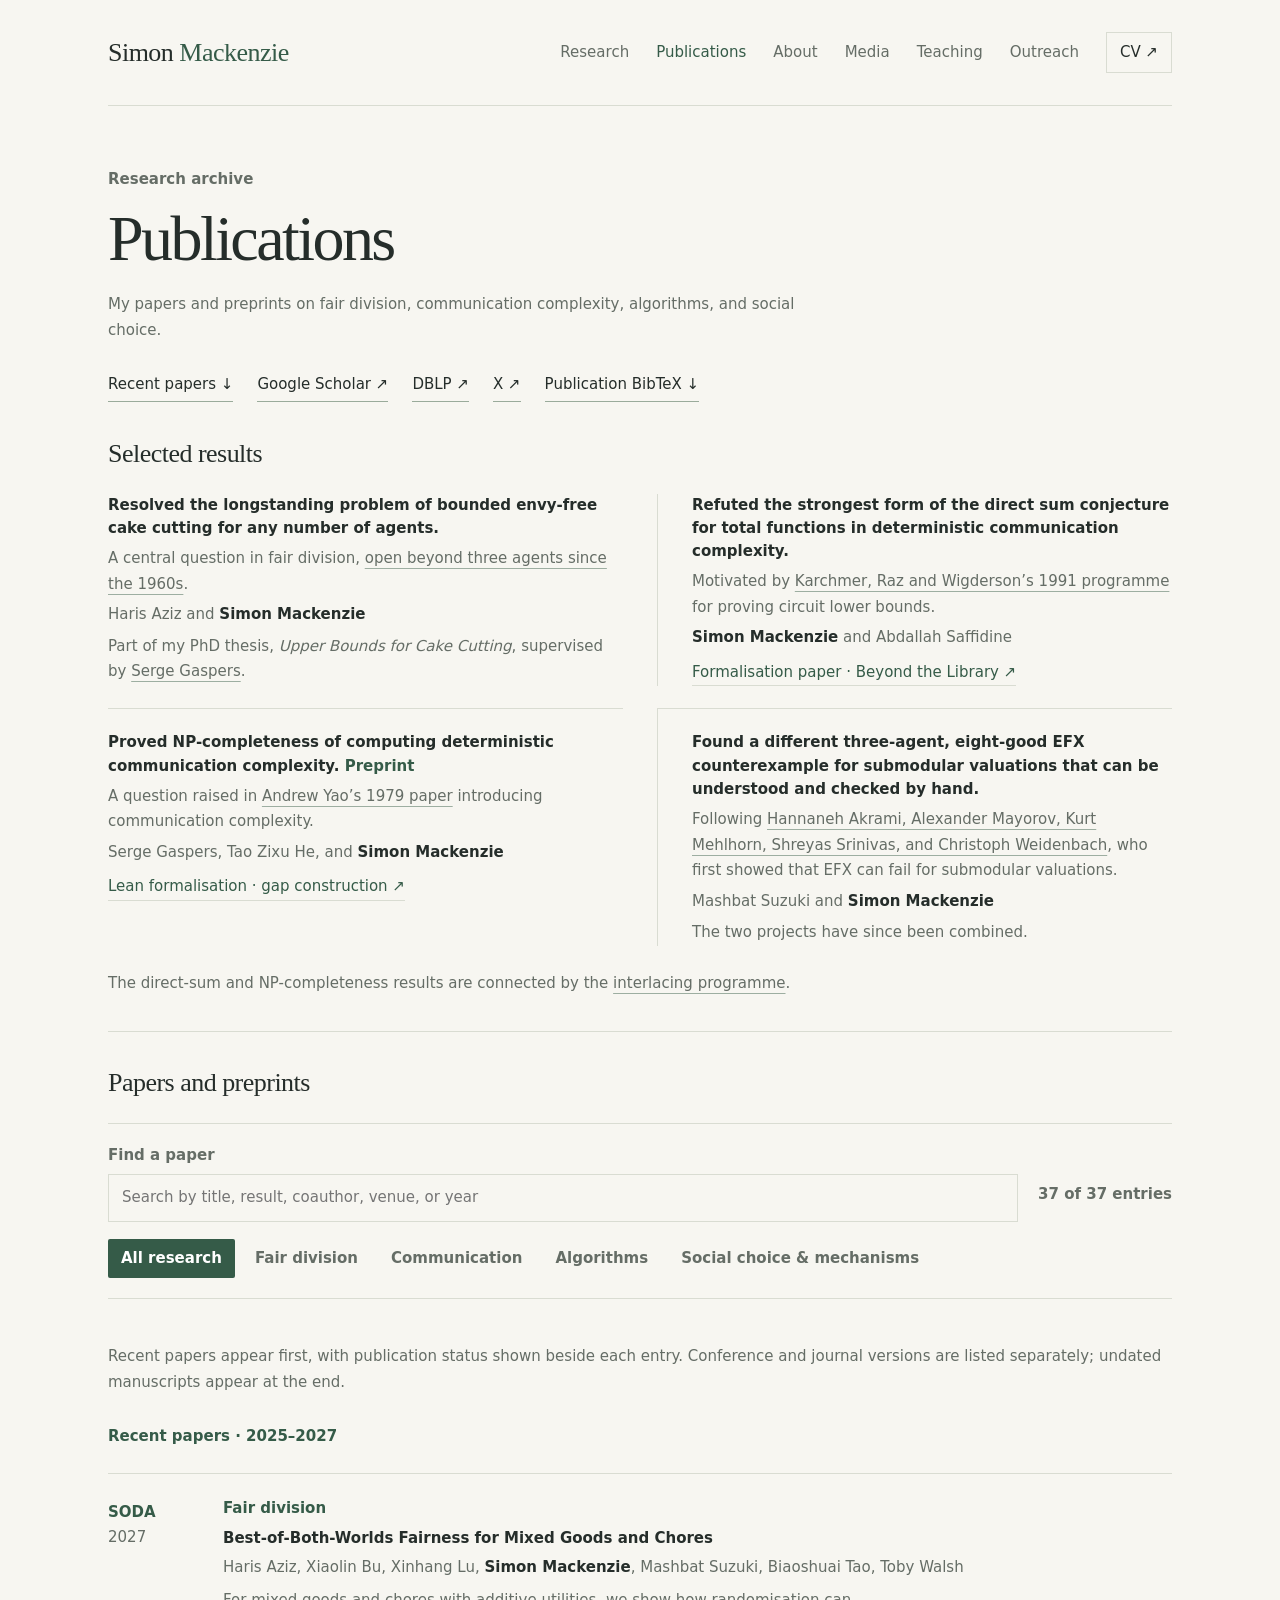
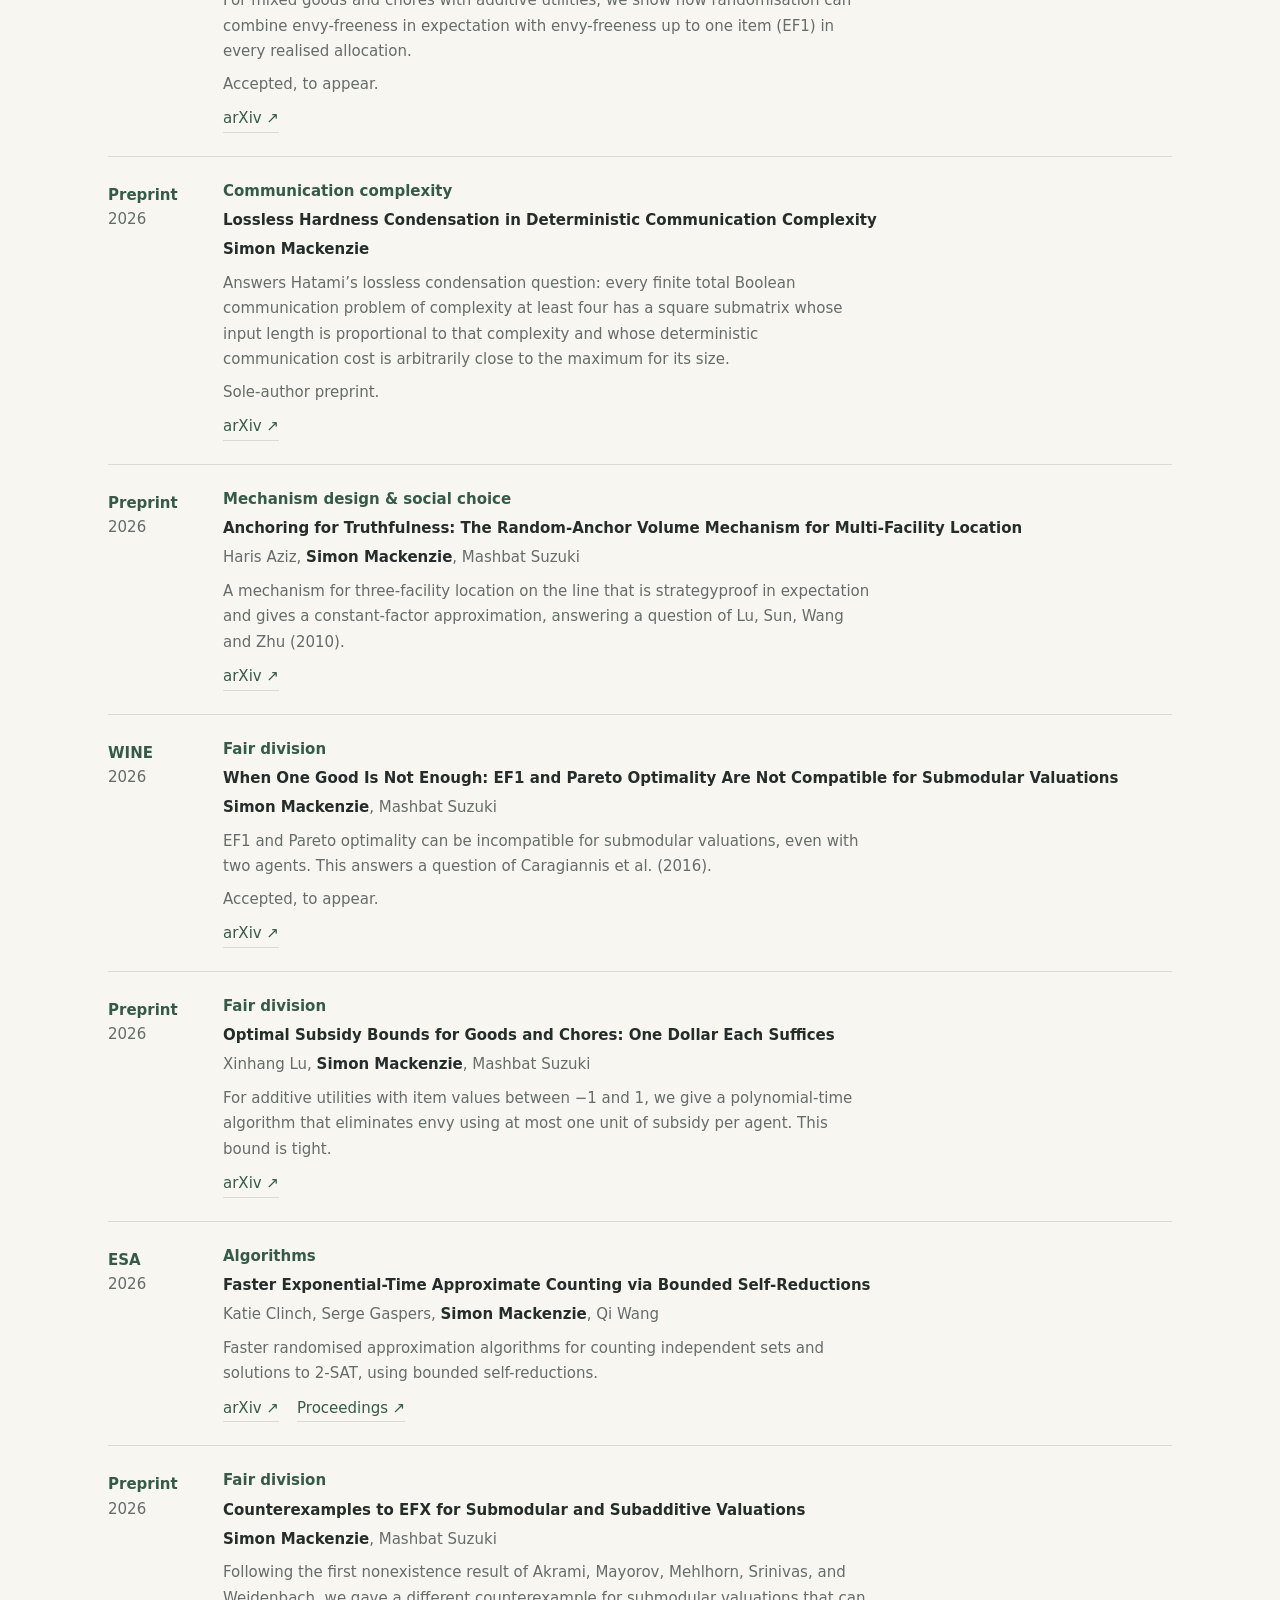
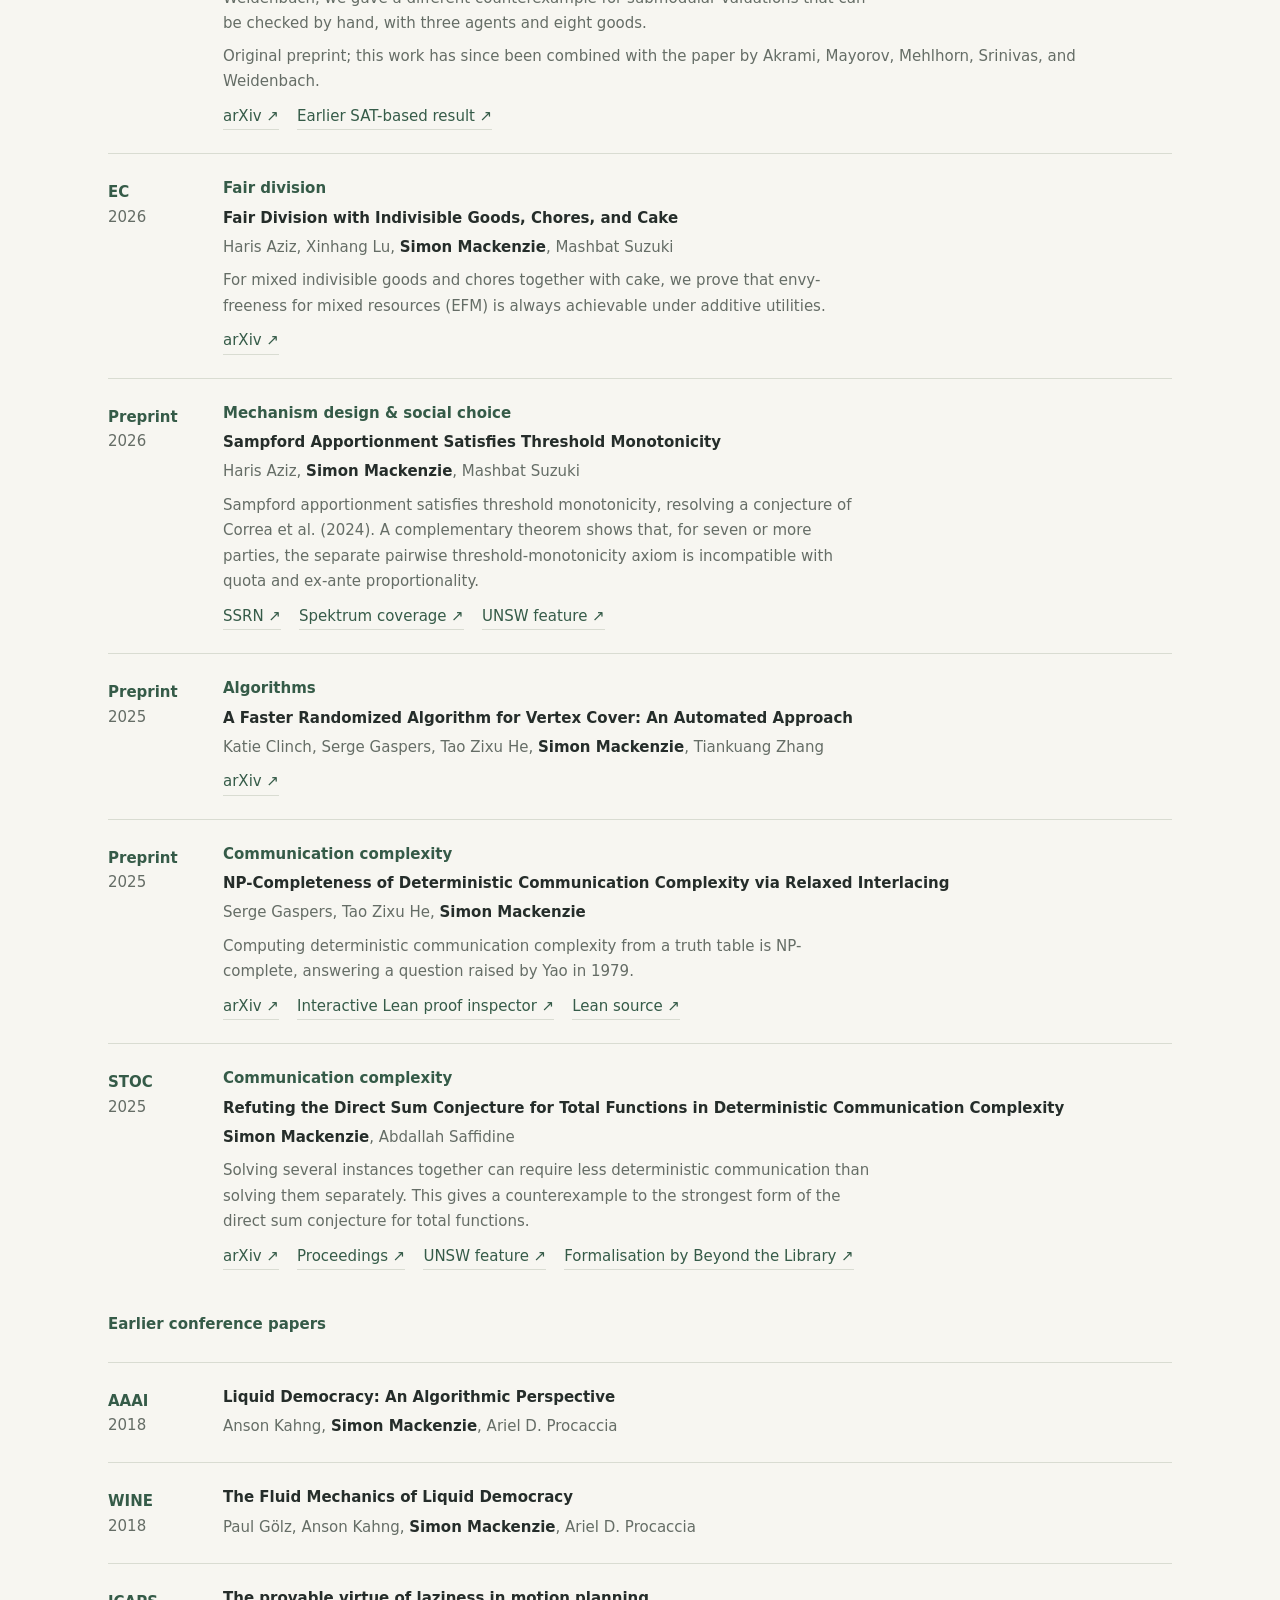
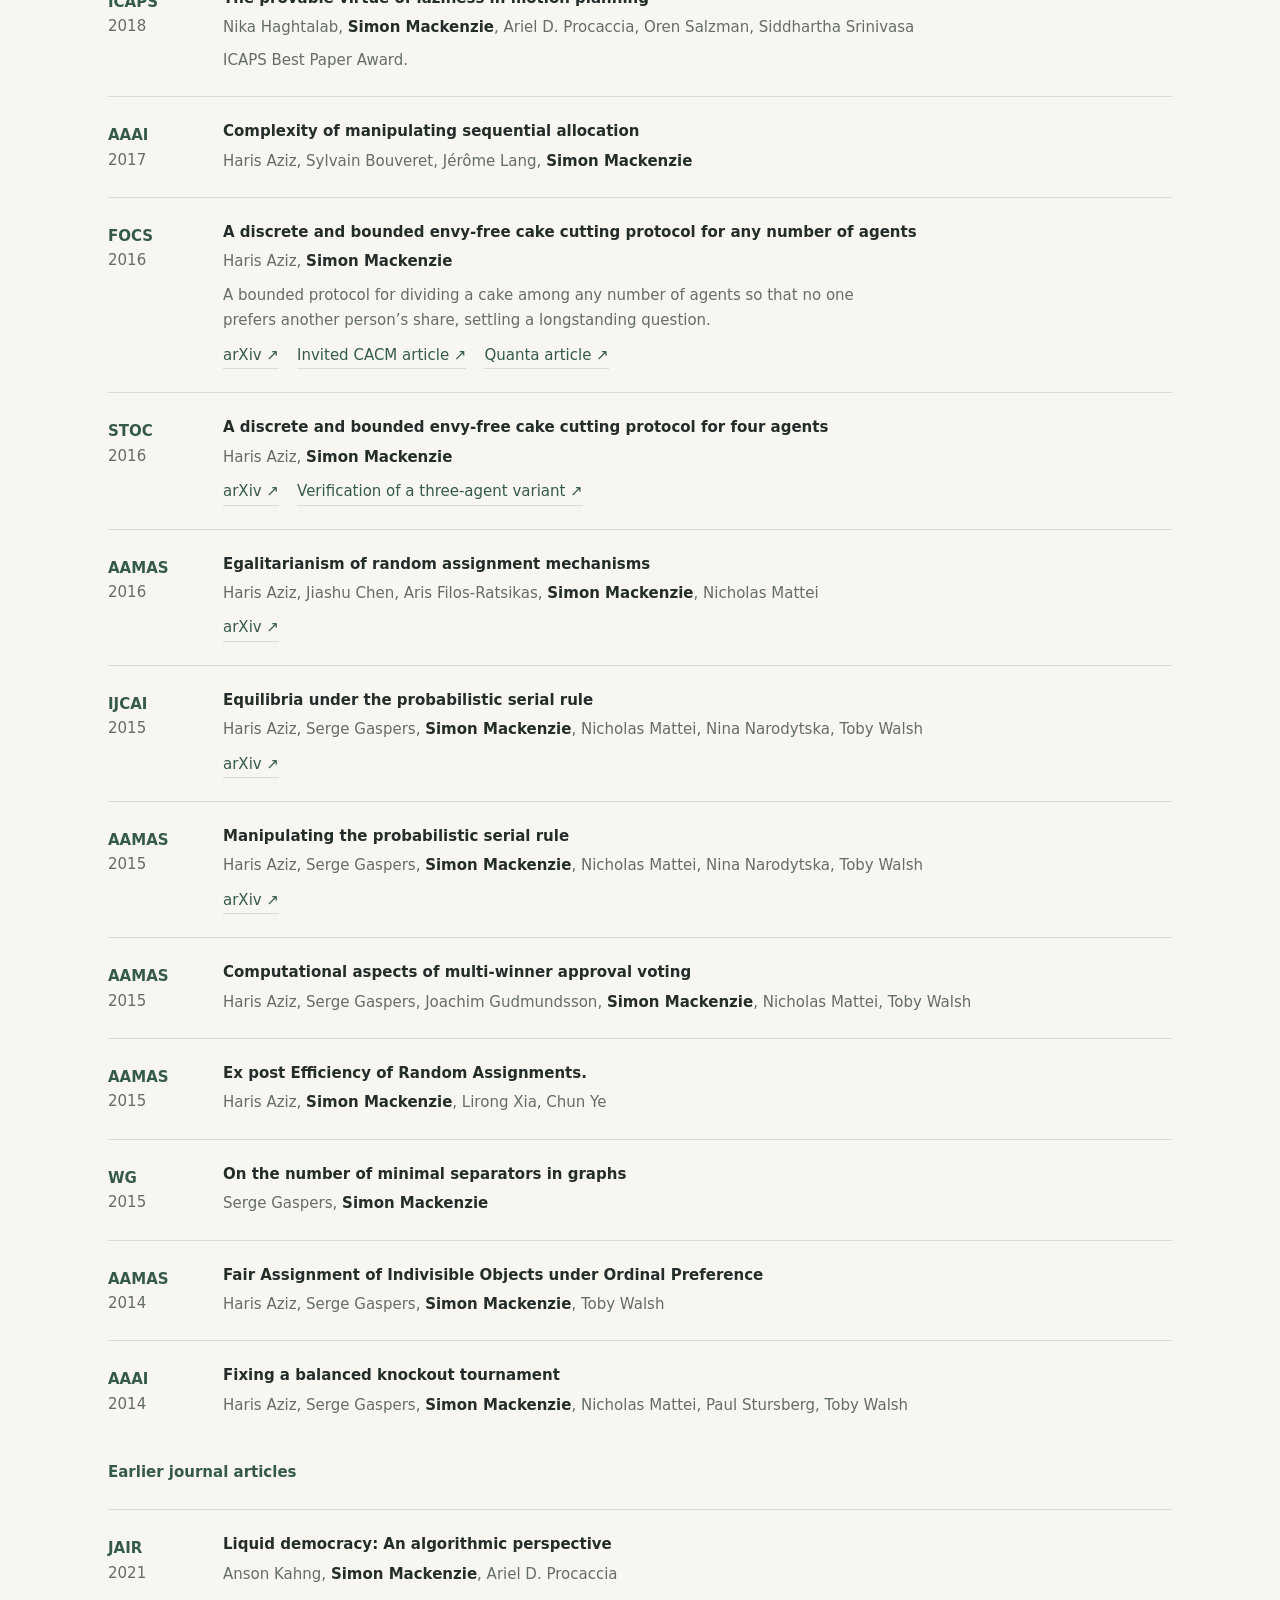
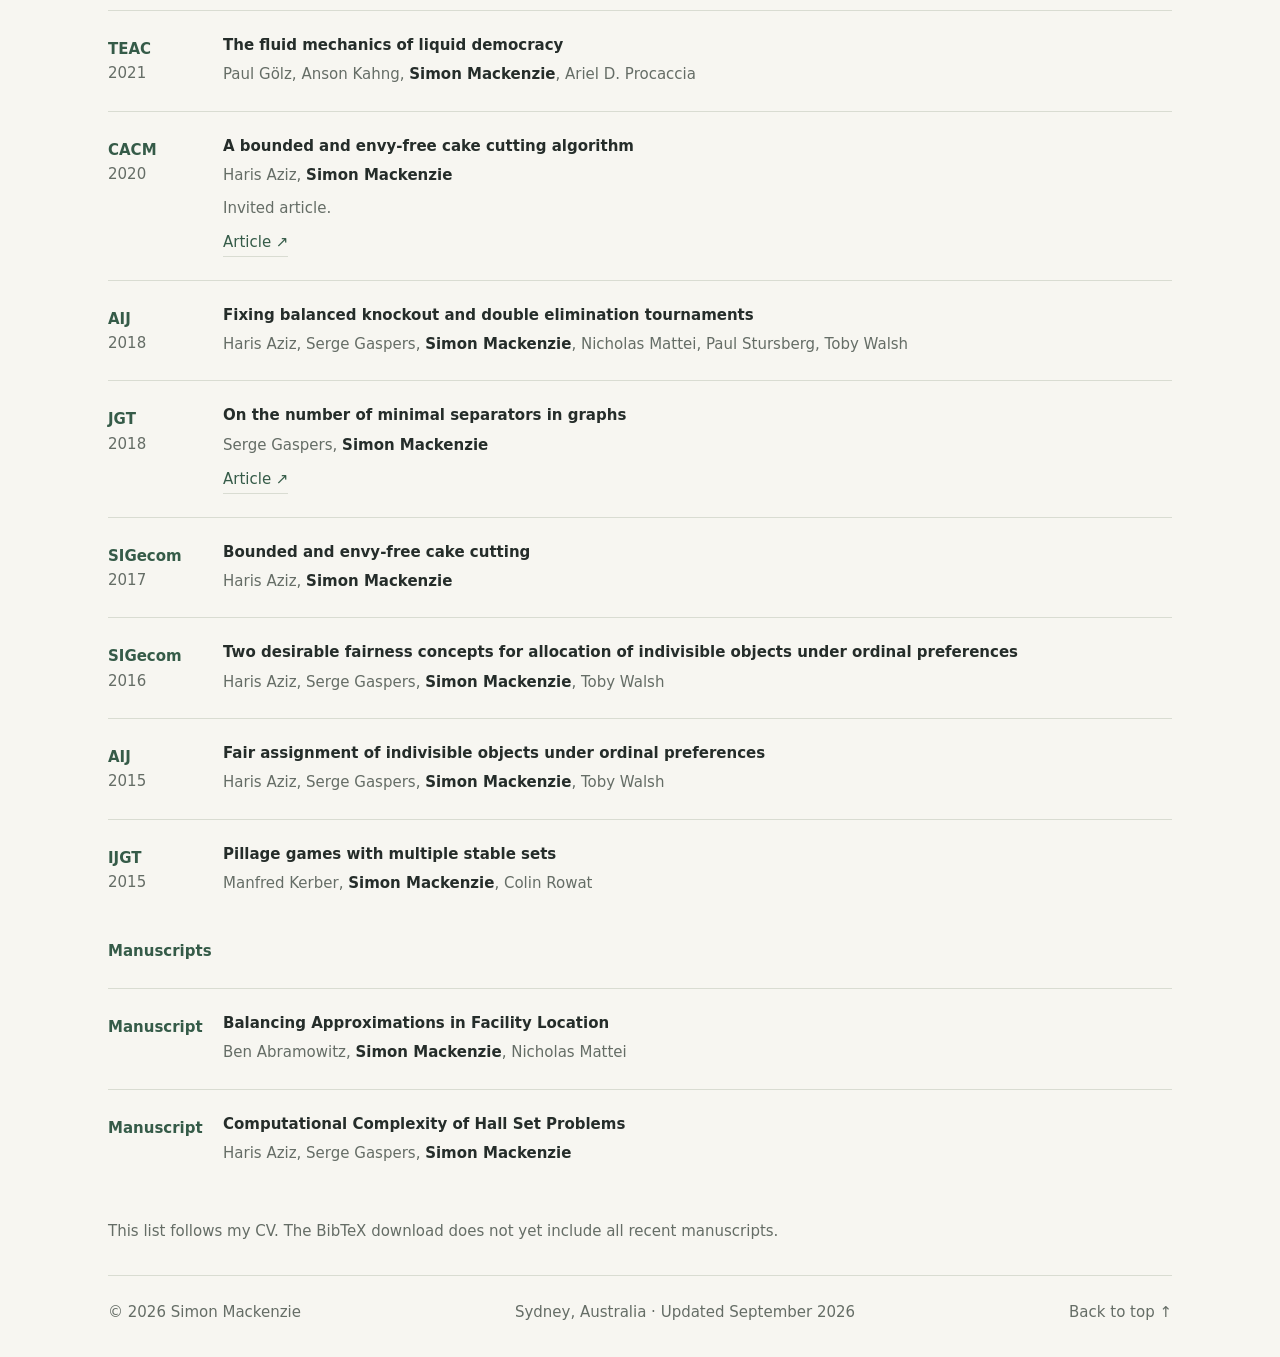
==== commit 11ea3480: "Refresh EC and ESA entries and remove manuscript review labels" ====
--- a/publications.html
+++ b/publications.html
@@ -1 +1 @@
-<!doctype html><html lang="en" id="top"><head><meta charset="utf-8"><meta name="viewport" content="width=device-width, initial-scale=1"><title>Publications — Simon Mackenzie</title><meta name="description" content="Simon Mackenzie’s research on bounded envy-free cake cutting, the direct-sum conjecture, and NP-completeness of computing communication complexity (preprint), with recent work in algorithms and fair division."><link rel="stylesheet" href="./styles.css?v=20260901c"><meta name="robots" content="all,max-image-preview:large,max-snippet:-1,max-video-preview:-1"><meta property="og:type" content="website"><meta property="og:title" content="Publications — Simon Mackenzie"><meta property="og:description" content="Simon Mackenzie’s research on bounded envy-free cake cutting, the direct-sum conjecture, and NP-completeness of computing communication complexity (preprint), with recent work in algorithms and fair division."><meta name="twitter:title" content="Publications — Simon Mackenzie"><meta name="twitter:description" content="Simon Mackenzie’s research on bounded envy-free cake cutting, the direct-sum conjecture, and NP-completeness of computing communication complexity (preprint), with recent work in algorithms and fair division."><meta name="twitter:card" content="summary_large_image"><meta property="og:image" content="https://simonwmackenzie.github.io/og.png"><meta property="og:image:alt" content="Simon Mackenzie — Algorithms, Fair division, Communication complexity"><meta name="twitter:image" content="https://simonwmackenzie.github.io/og.png"><link rel="canonical" href="https://simonwmackenzie.github.io/publications.html"><meta property="og:url" content="https://simonwmackenzie.github.io/publications.html"><link rel="icon" href="./favicon.svg" type="image/svg+xml"><link rel="apple-touch-icon" href="./apple-touch-icon.png"><meta name="theme-color" content="#f7f6f1"><script src="./archive.js" defer></script></head><body><a class="skip" href="#main">Skip to content</a><div class="container"><header class="masthead"><a class="wordmark" href="./index.html">Simon <span class="initial">Mackenzie</span></a><nav class="navigation" aria-label="Main navigation"><a href="./index.html#research">Research</a><a href="./publications.html" aria-current="page">Publications</a><a href="./index.html#about">About</a><a href="./index.html#media">Media</a><a href="./index.html#teaching">Teaching</a><a href="./index.html#outreach">Outreach</a><a class="cv-link" href="./assets/SimonMackenzieCV.pdf">CV <span aria-hidden="true">↗</span></a></nav></header><main id="main"><div class="archive-intro"><p class="eyebrow">Research archive</p><h1>Publications</h1><p>My papers and preprints on fair division, communication complexity, algorithms, and social choice.</p><div class="text-links"><a href="#recent-papers">Recent papers ↓</a><a href="https://scholar.google.com/citations?user=cBUn3E8AAAAJ">Google Scholar <span aria-hidden="true">↗</span></a><a href="https://dblp.org/pid/139/0823.html">DBLP <span aria-hidden="true">↗</span></a><a href="https://x.com/SimonWMackenzie">X <span aria-hidden="true">↗</span></a><a href="./assets/references.bib" download>Publication BibTeX ↓</a></div></div><section class="archive-highlights" aria-labelledby="highlights-heading"><h2 id="highlights-heading">Selected results</h2><ul class="result-summary" aria-label="Selected research results"><li><a class="result-statement" href="https://arxiv.org/abs/1604.03655">Resolved the longstanding problem of bounded envy-free cake cutting for any number of agents.</a><span class="result-context">A central question in fair division, <a href="https://arxiv.org/abs/1508.05143">open beyond three agents since the 1960s</a>.</span><span class="result-authors">Haris Aziz and <strong>Simon Mackenzie</strong></span><span class="result-context thesis-connection">Part of my PhD thesis, <em>Upper Bounds for Cake Cutting</em>, supervised by <a href="https://serggasp.github.io/">Serge Gaspers</a>.</span></li><li><a class="result-statement" href="https://arxiv.org/abs/2411.19003">Refuted the strongest form of the direct sum conjecture for total functions in deterministic communication complexity.</a><span class="result-context">Motivated by <a href="https://www.math.ias.edu/~avi/PUBLICATIONS/KarchmerRaWi1995.pdf">Karchmer, Raz and Wigderson’s 1991 programme</a> for proving circuit lower bounds.</span><span class="result-authors"><strong>Simon Mackenzie</strong> and Abdallah Saffidine</span><div class="paper-links result-formalisation"><a href="https://arxiv.org/abs/2606.31134">Formalisation paper · Beyond the Library <span aria-hidden="true">↗</span></a></div></li><li><a class="result-statement" href="https://arxiv.org/abs/2508.05597">Proved NP-completeness of computing deterministic communication complexity. <span class="result-status">Preprint</span></a><span class="result-context">A question raised in <a href="https://doi.org/10.1145/800135.804414">Andrew Yao’s 1979 paper</a> introducing communication complexity.</span><span class="result-authors">Serge Gaspers, Tao Zixu He, and <strong>Simon Mackenzie</strong></span><div class="paper-links result-formalisation"><a href="https://simonwmackenzie.github.io/npcc-lean/inspector/">Lean formalisation · gap construction <span aria-hidden="true">↗</span></a></div></li><li><a class="result-statement" href="https://arxiv.org/abs/2605.06451">Found a different three-agent, eight-good EFX counterexample for submodular valuations that can be understood and checked by hand.</a><span class="result-context">Following <a href="https://arxiv.org/abs/2604.18216">Hannaneh Akrami, Alexander Mayorov, Kurt Mehlhorn, Shreyas Srinivas, and Christoph Weidenbach</a>, who first showed that EFX can fail for submodular valuations.</span><span class="result-authors">Mashbat Suzuki and <strong>Simon Mackenzie</strong></span><span class="result-context">The two projects have since been combined.</span></li></ul><p class="programme-connection">The direct-sum and NP-completeness results are connected by the <a href="./index.html#interlacing">interlacing programme</a>.</p></section><section class="archive-bibliography" aria-labelledby="bibliography-heading"><h2 id="bibliography-heading">Papers and preprints</h2><div class="archive-controls"><div class="search-line"><div class="search-wrap"><label for="paper-search">Find a paper</label><input type="search" id="paper-search" placeholder="Search by title, result, coauthor, venue, or year" autocomplete="off"></div><p id="paper-count" class="count-label" aria-live="polite" aria-atomic="true">37 entries</p></div><div class="filters" role="group" aria-label="Filter by research area"><button type="button" class="filter" data-filter="all" aria-pressed="true">All research</button><button type="button" class="filter" data-filter="fair-division" aria-pressed="false">Fair division</button><button type="button" class="filter" data-filter="communication" aria-pressed="false">Communication</button><button type="button" class="filter" data-filter="algorithms" aria-pressed="false">Algorithms</button><button type="button" class="filter" data-filter="social-choice" aria-pressed="false">Social choice &amp; mechanisms</button></div></div><noscript><p class="archive-footer">All papers are listed below. Turn on JavaScript to use search and filters.</p></noscript><p class="archive-footer">Recent papers appear first, with publication status shown beside each entry. Conference and journal versions are listed separately; undated manuscripts appear at the end.</p><div id="no-results" class="empty-state" hidden>No papers match this search.<button type="button" id="clear-filters">Clear search and filters</button></div><section class="archive-group recent-papers" id="recent-papers" data-group="recent" aria-labelledby="recent-heading"><h2 id="recent-heading">Recent papers <span>· 2025–2027</span></h2><ol class="papers"><li class="paper" data-paper="aziz2026best" data-topic="fair-division" data-search="Best-of-Both-Worlds Fairness for Mixed Goods and Chores Haris Aziz Xiaolin Bu Xinhang Lu Simon Mackenzie Mashbat Suzuki Biaoshuai Tao Toby Walsh 2027 SODA conference Accepted, to appear. For mixed goods and chores with additive utilities, we show how randomisation can combine envy-freeness in expectation with envy-freeness up to one item (EF1) in every realised allocation."><div class="paper-meta"><strong>SODA</strong>2027</div><div><p class="paper-area">Fair division</p><h3><a href="https://arxiv.org/abs/2607.10232">Best-of-Both-Worlds Fairness for Mixed Goods and Chores</a></h3><p class="authors">Haris Aziz, Xiaolin Bu, Xinhang Lu, <strong>Simon Mackenzie</strong>, Mashbat Suzuki, Biaoshuai Tao, Toby Walsh</p><p class="paper-description">For mixed goods and chores with additive utilities, we show how randomisation can combine envy-freeness in expectation with envy-freeness up to one item (EF1) in every realised allocation.</p><p class="paper-note">Accepted, to appear.</p><div class="paper-links"><a href="https://arxiv.org/abs/2607.10232">arXiv <span aria-hidden="true">↗</span></a></div></div></li><li class="paper" data-paper="mackenzie2026condensation" data-topic="communication" data-search="Lossless Hardness Condensation in Deterministic Communication Complexity Simon Mackenzie 2026 Preprint preprint Sole-author preprint. Answers Hatami’s lossless condensation question: every finite total Boolean communication problem of complexity at least four has a square submatrix whose input length is proportional to that complexity and whose deterministic communication cost is arbitrarily close to the maximum for its size."><div class="paper-meta"><strong>Preprint</strong>2026</div><div><p class="paper-area">Communication complexity</p><h3><a href="https://arxiv.org/abs/2609.28691">Lossless Hardness Condensation in Deterministic Communication Complexity</a></h3><p class="authors"><strong>Simon Mackenzie</strong></p><p class="paper-description">Answers Hatami’s lossless condensation question: every finite total Boolean communication problem of complexity at least four has a square submatrix whose input length is proportional to that complexity and whose deterministic communication cost is arbitrarily close to the maximum for its size.</p><p class="paper-note">Sole-author preprint.</p><div class="paper-links"><a href="https://arxiv.org/abs/2609.28691">arXiv <span aria-hidden="true">↗</span></a></div></div></li><li class="paper" data-paper="aziz2026anchor" data-topic="social-choice" data-search="Anchoring for Truthfulness: The Random-Anchor Volume Mechanism for Multi-Facility Location Haris Aziz Simon Mackenzie Mashbat Suzuki 2026 Preprint preprint  A mechanism for three-facility location on the line that is strategyproof in expectation and gives a constant-factor approximation, answering a question of Lu, Sun, Wang and Zhu (2010)."><div class="paper-meta"><strong>Preprint</strong>2026</div><div><p class="paper-area">Mechanism design &amp; social choice</p><h3><a href="https://arxiv.org/abs/2608.16550">Anchoring for Truthfulness: The Random-Anchor Volume Mechanism for Multi-Facility Location</a></h3><p class="authors">Haris Aziz, <strong>Simon Mackenzie</strong>, Mashbat Suzuki</p><p class="paper-description">A mechanism for three-facility location on the line that is strategyproof in expectation and gives a constant-factor approximation, answering a question of Lu, Sun, Wang and Zhu (2010).</p><div class="paper-links"><a href="https://arxiv.org/abs/2608.16550">arXiv <span aria-hidden="true">↗</span></a></div></div></li><li class="paper" data-paper="mackenzie2026ef1" data-topic="fair-division" data-search="When One Good Is Not Enough: EF1 and Pareto Optimality Are Not Compatible for Submodular Valuations Simon Mackenzie Mashbat Suzuki 2026 WINE conference Accepted, to appear. EF1 and Pareto optimality can be incompatible for submodular valuations, even with two agents. This answers a question of Caragiannis et al. (2016)."><div class="paper-meta"><strong>WINE</strong>2026</div><div><p class="paper-area">Fair division</p><h3><a href="https://arxiv.org/abs/2607.17811">When One Good Is Not Enough: EF1 and Pareto Optimality Are Not Compatible for Submodular Valuations</a></h3><p class="authors"><strong>Simon Mackenzie</strong>, Mashbat Suzuki</p><p class="paper-description">EF1 and Pareto optimality can be incompatible for submodular valuations, even with two agents. This answers a question of Caragiannis et al. (2016).</p><p class="paper-note">Accepted, to appear.</p><div class="paper-links"><a href="https://arxiv.org/abs/2607.17811">arXiv <span aria-hidden="true">↗</span></a></div></div></li><li class="paper" data-paper="lu2026subsidy" data-topic="fair-division" data-search="Optimal Subsidy Bounds for Goods and Chores: One Dollar Each Suffices Xinhang Lu Simon Mackenzie Mashbat Suzuki 2026 Preprint preprint Under review for the ACM-SIAM Symposium on Discrete Algorithms (SODA). For additive utilities with item values between −1 and 1, we give a polynomial-time algorithm that eliminates envy using at most one unit of subsidy per agent. This bound is tight."><div class="paper-meta"><strong>Preprint</strong>2026</div><div><p class="paper-area">Fair division</p><h3><a href="https://arxiv.org/abs/2607.10089">Optimal Subsidy Bounds for Goods and Chores: One Dollar Each Suffices</a></h3><p class="authors">Xinhang Lu, <strong>Simon Mackenzie</strong>, Mashbat Suzuki</p><p class="paper-description">For additive utilities with item values between −1 and 1, we give a polynomial-time algorithm that eliminates envy using at most one unit of subsidy per agent. This bound is tight.</p><p class="paper-note">Under review for the ACM-SIAM Symposium on Discrete Algorithms (SODA).</p><div class="paper-links"><a href="https://arxiv.org/abs/2607.10089">arXiv <span aria-hidden="true">↗</span></a></div></div></li><li class="paper" data-paper="clinch2026counting" data-topic="algorithms" data-search="Faster Exponential-Time Approximate Counting via Bounded Self-Reductions Katie Clinch Serge Gaspers Simon Mackenzie Qi Wang 2026 ESA conference Forthcoming. Faster randomised approximation algorithms for counting independent sets and solutions to 2-SAT, using bounded self-reductions."><div class="paper-meta"><strong>ESA</strong>2026</div><div><p class="paper-area">Algorithms</p><h3><a href="https://arxiv.org/abs/2607.06393">Faster Exponential-Time Approximate Counting via Bounded Self-Reductions</a></h3><p class="authors">Katie Clinch, Serge Gaspers, <strong>Simon Mackenzie</strong>, Qi Wang</p><p class="paper-description">Faster randomised approximation algorithms for counting independent sets and solutions to 2-SAT, using bounded self-reductions.</p><p class="paper-note">Forthcoming.</p><div class="paper-links"><a href="https://arxiv.org/abs/2607.06393">arXiv <span aria-hidden="true">↗</span></a></div></div></li><li class="paper" data-paper="mackenzie2026efx" data-topic="fair-division" data-search="Counterexamples to EFX for Submodular and Subadditive Valuations Simon Mackenzie Mashbat Suzuki 2026 Preprint preprint Original preprint; this work has since been combined with the paper by Akrami, Mayorov, Mehlhorn, Srinivas, and Weidenbach. Following the first nonexistence result of Akrami, Mayorov, Mehlhorn, Srinivas, and Weidenbach, we gave a different counterexample for submodular valuations that can be checked by hand, with three agents and eight goods."><div class="paper-meta"><strong>Preprint</strong>2026</div><div><p class="paper-area">Fair division</p><h3><a href="https://arxiv.org/abs/2605.06451">Counterexamples to EFX for Submodular and Subadditive Valuations</a></h3><p class="authors"><strong>Simon Mackenzie</strong>, Mashbat Suzuki</p><p class="paper-description">Following the first nonexistence result of Akrami, Mayorov, Mehlhorn, Srinivas, and Weidenbach, we gave a different counterexample for submodular valuations that can be checked by hand, with three agents and eight goods.</p><p class="paper-note">Original preprint; this work has since been combined with the paper by Akrami, Mayorov, Mehlhorn, Srinivas, and Weidenbach.</p><div class="paper-links"><a href="https://arxiv.org/abs/2605.06451">arXiv <span aria-hidden="true">↗</span></a><a href="https://arxiv.org/abs/2604.18216">Earlier SAT-based result <span aria-hidden="true">↗</span></a></div></div></li><li class="paper" data-paper="aziz2026fairdivision" data-topic="fair-division" data-search="Fair Division with Indivisible Goods, Chores, and Cake Haris Aziz Xinhang Lu Simon Mackenzie Mashbat Suzuki 2026 EC conference Forthcoming. For mixed indivisible goods and chores together with cake, we prove that envy-freeness for mixed resources (EFM) is always achievable under additive utilities."><div class="paper-meta"><strong>EC</strong>2026</div><div><p class="paper-area">Fair division</p><h3><a href="https://arxiv.org/abs/2511.04891">Fair Division with Indivisible Goods, Chores, and Cake</a></h3><p class="authors">Haris Aziz, Xinhang Lu, <strong>Simon Mackenzie</strong>, Mashbat Suzuki</p><p class="paper-description">For mixed indivisible goods and chores together with cake, we prove that envy-freeness for mixed resources (EFM) is always achievable under additive utilities.</p><p class="paper-note">Forthcoming.</p><div class="paper-links"><a href="https://arxiv.org/abs/2511.04891">arXiv <span aria-hidden="true">↗</span></a></div></div></li><li class="paper" data-paper="aziz2026sampford" data-topic="social-choice" data-search="Sampford Apportionment Satisfies Threshold Monotonicity Haris Aziz Simon Mackenzie Mashbat Suzuki 2026 Preprint preprint  Sampford apportionment satisfies threshold monotonicity, resolving a conjecture of Correa et al. (2024). A complementary theorem shows that, for seven or more parties, the separate pairwise threshold-monotonicity axiom is incompatible with quota and ex-ante proportionality."><div class="paper-meta"><strong>Preprint</strong>2026</div><div><p class="paper-area">Mechanism design &amp; social choice</p><h3><a href="https://papers.ssrn.com/sol3/papers.cfm?abstract_id=7346803">Sampford Apportionment Satisfies Threshold Monotonicity</a></h3><p class="authors">Haris Aziz, <strong>Simon Mackenzie</strong>, Mashbat Suzuki</p><p class="paper-description">Sampford apportionment satisfies threshold monotonicity, resolving a conjecture of Correa et al. (2024). A complementary theorem shows that, for seven or more parties, the separate pairwise threshold-monotonicity axiom is incompatible with quota and ex-ante proportionality.</p><div class="paper-links"><a href="https://papers.ssrn.com/sol3/papers.cfm?abstract_id=7346803">SSRN <span aria-hidden="true">↗</span></a><a href="https://www.spektrum.de/kolumne/paradoxa-in-wahlen-weniger-sitze-trotz-mehr-stimmen/2345764">Spektrum coverage <span aria-hidden="true">↗</span></a><a href="https://www.unsw.edu.au/news/2026/09/When-one-seat-can-decide-governs-how-make-maths-fair">UNSW feature <span aria-hidden="true">↗</span></a></div></div></li><li class="paper" data-paper="clinch2025vertexcover" data-topic="algorithms" data-search="A Faster Randomized Algorithm for Vertex Cover: An Automated Approach Katie Clinch Serge Gaspers Tao Zixu He Simon Mackenzie Tiankuang Zhang 2025 Preprint preprint  "><div class="paper-meta"><strong>Preprint</strong>2025</div><div><p class="paper-area">Algorithms</p><h3><a href="https://arxiv.org/abs/2510.09027">A Faster Randomized Algorithm for Vertex Cover: An Automated Approach</a></h3><p class="authors">Katie Clinch, Serge Gaspers, Tao Zixu He, <strong>Simon Mackenzie</strong>, Tiankuang Zhang</p><div class="paper-links"><a href="https://arxiv.org/abs/2510.09027">arXiv <span aria-hidden="true">↗</span></a></div></div></li><li class="paper" data-paper="gaspers2025interlacing" data-topic="communication" data-search="NP-Completeness of Deterministic Communication Complexity via Relaxed Interlacing Serge Gaspers Tao Zixu He Simon Mackenzie 2025 Preprint preprint  Computing deterministic communication complexity from a truth table is NP-complete, answering a question raised by Yao in 1979."><div class="paper-meta"><strong>Preprint</strong>2025</div><div><p class="paper-area">Communication complexity</p><h3><a href="https://arxiv.org/abs/2508.05597">NP-Completeness of Deterministic Communication Complexity via Relaxed Interlacing</a></h3><p class="authors">Serge Gaspers, Tao Zixu He, <strong>Simon Mackenzie</strong></p><p class="paper-description">Computing deterministic communication complexity from a truth table is NP-complete, answering a question raised by Yao in 1979.</p><div class="paper-links"><a href="https://arxiv.org/abs/2508.05597">arXiv <span aria-hidden="true">↗</span></a><a href="https://simonwmackenzie.github.io/npcc-lean/inspector/">Interactive Lean proof inspector <span aria-hidden="true">↗</span></a><a href="https://github.com/simonwmackenzie/npcc-lean">Lean source <span aria-hidden="true">↗</span></a></div></div></li><li class="paper" data-paper="mackenzie2025refuting" data-topic="communication" data-search="Refuting the Direct Sum Conjecture for Total Functions in Deterministic Communication Complexity Simon Mackenzie Abdallah Saffidine 2025 STOC conference  Solving several instances together can require less deterministic communication than solving them separately. This gives a counterexample to the strongest form of the direct sum conjecture for total functions."><div class="paper-meta"><strong>STOC</strong>2025</div><div><p class="paper-area">Communication complexity</p><h3><a href="https://arxiv.org/abs/2411.19003">Refuting the Direct Sum Conjecture for Total Functions in Deterministic Communication Complexity</a></h3><p class="authors"><strong>Simon Mackenzie</strong>, Abdallah Saffidine</p><p class="paper-description">Solving several instances together can require less deterministic communication than solving them separately. This gives a counterexample to the strongest form of the direct sum conjecture for total functions.</p><div class="paper-links"><a href="https://arxiv.org/abs/2411.19003">arXiv <span aria-hidden="true">↗</span></a><a href="https://dl.acm.org/doi/10.1145/3717823.3718148">Proceedings <span aria-hidden="true">↗</span></a><a href="https://www.unsw.edu.au/news/2025/03/communication-complexity--why-a-new-mathematical-formula-could-h">UNSW feature <span aria-hidden="true">↗</span></a><a href="https://beyondthelibrary.github.io/formal_arxiv/p/Refuting/">Formalisation by Beyond the Library <span aria-hidden="true">↗</span></a></div></div></li></ol></section><section class="archive-group" data-group="conference" aria-labelledby="conference-heading"><h2 id="conference-heading">Earlier conference papers</h2><ol class="papers"><li class="paper" data-paper="kahng2021liquidconf" data-topic="social-choice" data-search="Liquid Democracy: An Algorithmic Perspective Anson Kahng Simon Mackenzie Ariel D. Procaccia 2018 AAAI conference  "><div class="paper-meta"><strong>AAAI</strong>2018</div><div><h3>Liquid Democracy: An Algorithmic Perspective</h3><p class="authors">Anson Kahng, <strong>Simon Mackenzie</strong>, Ariel D. Procaccia</p></div></li><li class="paper" data-paper="goelz2018fluid" data-topic="social-choice" data-search="The Fluid Mechanics of Liquid Democracy Paul Gölz Anson Kahng Simon Mackenzie Ariel D. Procaccia 2018 WINE conference  "><div class="paper-meta"><strong>WINE</strong>2018</div><div><h3>The Fluid Mechanics of Liquid Democracy</h3><p class="authors">Paul Gölz, Anson Kahng, <strong>Simon Mackenzie</strong>, Ariel D. Procaccia</p></div></li><li class="paper" data-paper="haghtalab2018provable" data-topic="algorithms" data-search="The provable virtue of laziness in motion planning Nika Haghtalab Simon Mackenzie Ariel D. Procaccia Oren Salzman Siddhartha Srinivasa 2018 ICAPS conference ICAPS Best Paper Award. "><div class="paper-meta"><strong>ICAPS</strong>2018</div><div><h3>The provable virtue of laziness in motion planning</h3><p class="authors">Nika Haghtalab, <strong>Simon Mackenzie</strong>, Ariel D. Procaccia, Oren Salzman, Siddhartha Srinivasa</p><p class="paper-note">ICAPS Best Paper Award.</p></div></li><li class="paper" data-paper="aziz2017complexity" data-topic="social-choice" data-search="Complexity of manipulating sequential allocation Haris Aziz Sylvain Bouveret Jérôme Lang Simon Mackenzie 2017 AAAI conference  "><div class="paper-meta"><strong>AAAI</strong>2017</div><div><h3>Complexity of manipulating sequential allocation</h3><p class="authors">Haris Aziz, Sylvain Bouveret, Jérôme Lang, <strong>Simon Mackenzie</strong></p></div></li><li class="paper" data-paper="aziz2016discrete" data-topic="fair-division" data-search="A discrete and bounded envy-free cake cutting protocol for any number of agents Haris Aziz Simon Mackenzie 2016 FOCS conference  A bounded protocol for dividing a cake among any number of agents so that no one prefers another person’s share, settling a longstanding question."><div class="paper-meta"><strong>FOCS</strong>2016</div><div><h3><a href="https://arxiv.org/abs/1604.03655">A discrete and bounded envy-free cake cutting protocol for any number of agents</a></h3><p class="authors">Haris Aziz, <strong>Simon Mackenzie</strong></p><p class="paper-description">A bounded protocol for dividing a cake among any number of agents so that no one prefers another person’s share, settling a longstanding question.</p><div class="paper-links"><a href="https://arxiv.org/abs/1604.03655">arXiv <span aria-hidden="true">↗</span></a><a href="https://dl.acm.org/doi/10.1145/3382129">Invited CACM article <span aria-hidden="true">↗</span></a><a href="https://www.quantamagazine.org/new-algorithm-solves-cake-cutting-problem-20161006/">Quanta article <span aria-hidden="true">↗</span></a></div></div></li><li class="paper" data-paper="aziz2016discretefour" data-topic="fair-division" data-search="A discrete and bounded envy-free cake cutting protocol for four agents Haris Aziz Simon Mackenzie 2016 STOC conference  "><div class="paper-meta"><strong>STOC</strong>2016</div><div><h3><a href="https://arxiv.org/abs/1508.05143">A discrete and bounded envy-free cake cutting protocol for four agents</a></h3><p class="authors">Haris Aziz, <strong>Simon Mackenzie</strong></p><div class="paper-links"><a href="https://arxiv.org/abs/1508.05143">arXiv <span aria-hidden="true">↗</span></a><a href="https://arxiv.org/abs/2405.14068">Verification of a three-agent variant <span aria-hidden="true">↗</span></a></div></div></li><li class="paper" data-paper="aziz2015egalitarianism" data-topic="social-choice" data-search="Egalitarianism of random assignment mechanisms Haris Aziz Jiashu Chen Aris Filos-Ratsikas Simon Mackenzie Nicholas Mattei 2016 AAMAS conference  "><div class="paper-meta"><strong>AAMAS</strong>2016</div><div><h3><a href="https://arxiv.org/abs/1507.06827">Egalitarianism of random assignment mechanisms</a></h3><p class="authors">Haris Aziz, Jiashu Chen, Aris Filos-Ratsikas, <strong>Simon Mackenzie</strong>, Nicholas Mattei</p><div class="paper-links"><a href="https://arxiv.org/abs/1507.06827">arXiv <span aria-hidden="true">↗</span></a></div></div></li><li class="paper" data-paper="aziz2015equilibria" data-topic="social-choice" data-search="Equilibria under the probabilistic serial rule Haris Aziz Serge Gaspers Simon Mackenzie Nicholas Mattei Nina Narodytska Toby Walsh 2015 IJCAI conference  "><div class="paper-meta"><strong>IJCAI</strong>2015</div><div><h3><a href="https://arxiv.org/abs/1502.04888">Equilibria under the probabilistic serial rule</a></h3><p class="authors">Haris Aziz, Serge Gaspers, <strong>Simon Mackenzie</strong>, Nicholas Mattei, Nina Narodytska, Toby Walsh</p><div class="paper-links"><a href="https://arxiv.org/abs/1502.04888">arXiv <span aria-hidden="true">↗</span></a></div></div></li><li class="paper" data-paper="aziz2015manipulating" data-topic="social-choice" data-search="Manipulating the probabilistic serial rule Haris Aziz Serge Gaspers Simon Mackenzie Nicholas Mattei Nina Narodytska Toby Walsh 2015 AAMAS conference  "><div class="paper-meta"><strong>AAMAS</strong>2015</div><div><h3><a href="https://arxiv.org/abs/1501.06626">Manipulating the probabilistic serial rule</a></h3><p class="authors">Haris Aziz, Serge Gaspers, <strong>Simon Mackenzie</strong>, Nicholas Mattei, Nina Narodytska, Toby Walsh</p><div class="paper-links"><a href="https://arxiv.org/abs/1501.06626">arXiv <span aria-hidden="true">↗</span></a></div></div></li><li class="paper" data-paper="aziz2014computational" data-topic="social-choice" data-search="Computational aspects of multi-winner approval voting Haris Aziz Serge Gaspers Joachim Gudmundsson Simon Mackenzie Nicholas Mattei Toby Walsh 2015 AAMAS conference  "><div class="paper-meta"><strong>AAMAS</strong>2015</div><div><h3>Computational aspects of multi-winner approval voting</h3><p class="authors">Haris Aziz, Serge Gaspers, Joachim Gudmundsson, <strong>Simon Mackenzie</strong>, Nicholas Mattei, Toby Walsh</p></div></li><li class="paper" data-paper="aziz2015ex" data-topic="social-choice" data-search="Ex post Efficiency of Random Assignments. Haris Aziz Simon Mackenzie Lirong Xia Chun Ye 2015 AAMAS conference  "><div class="paper-meta"><strong>AAMAS</strong>2015</div><div><h3>Ex post Efficiency of Random Assignments.</h3><p class="authors">Haris Aziz, <strong>Simon Mackenzie</strong>, Lirong Xia, Chun Ye</p></div></li><li class="paper" data-paper="gaspers2015number" data-topic="algorithms" data-search="On the number of minimal separators in graphs Serge Gaspers Simon Mackenzie 2015 WG conference  "><div class="paper-meta"><strong>WG</strong>2015</div><div><h3>On the number of minimal separators in graphs</h3><p class="authors">Serge Gaspers, <strong>Simon Mackenzie</strong></p></div></li><li class="paper" data-paper="haris2014fair" data-topic="fair-division" data-search="Fair Assignment of Indivisible Objects under Ordinal Preference Haris Aziz Serge Gaspers Simon Mackenzie Toby Walsh 2014 AAMAS conference  "><div class="paper-meta"><strong>AAMAS</strong>2014</div><div><h3>Fair Assignment of Indivisible Objects under Ordinal Preference</h3><p class="authors">Haris Aziz, Serge Gaspers, <strong>Simon Mackenzie</strong>, Toby Walsh</p></div></li><li class="paper" data-paper="aziz2014fixing" data-topic="social-choice" data-search="Fixing a balanced knockout tournament Haris Aziz Serge Gaspers Simon Mackenzie Nicholas Mattei Paul Stursberg Toby Walsh 2014 AAAI conference  "><div class="paper-meta"><strong>AAAI</strong>2014</div><div><h3>Fixing a balanced knockout tournament</h3><p class="authors">Haris Aziz, Serge Gaspers, <strong>Simon Mackenzie</strong>, Nicholas Mattei, Paul Stursberg, Toby Walsh</p></div></li></ol></section><section class="archive-group" data-group="journal" aria-labelledby="journal-heading"><h2 id="journal-heading">Earlier journal articles</h2><ol class="papers"><li class="paper" data-paper="kahng2021liquid" data-topic="social-choice" data-search="Liquid democracy: An algorithmic perspective Anson Kahng Simon Mackenzie Ariel D. Procaccia 2021 JAIR journal  "><div class="paper-meta"><strong>JAIR</strong>2021</div><div><h3>Liquid democracy: An algorithmic perspective</h3><p class="authors">Anson Kahng, <strong>Simon Mackenzie</strong>, Ariel D. Procaccia</p></div></li><li class="paper" data-paper="golz2021fluid" data-topic="social-choice" data-search="The fluid mechanics of liquid democracy Paul Gölz Anson Kahng Simon Mackenzie Ariel D. Procaccia 2021 TEAC journal  "><div class="paper-meta"><strong>TEAC</strong>2021</div><div><h3>The fluid mechanics of liquid democracy</h3><p class="authors">Paul Gölz, Anson Kahng, <strong>Simon Mackenzie</strong>, Ariel D. Procaccia</p></div></li><li class="paper" data-paper="aziz2020bounded" data-topic="fair-division" data-search="A bounded and envy-free cake cutting algorithm Haris Aziz Simon Mackenzie 2020 CACM journal Invited article. "><div class="paper-meta"><strong>CACM</strong>2020</div><div><h3><a href="https://dl.acm.org/doi/10.1145/3382129">A bounded and envy-free cake cutting algorithm</a></h3><p class="authors">Haris Aziz, <strong>Simon Mackenzie</strong></p><p class="paper-note">Invited article.</p><div class="paper-links"><a href="https://dl.acm.org/doi/10.1145/3382129">Article <span aria-hidden="true">↗</span></a></div></div></li><li class="paper" data-paper="aziz2018fixing" data-topic="social-choice" data-search="Fixing balanced knockout and double elimination tournaments Haris Aziz Serge Gaspers Simon Mackenzie Nicholas Mattei Paul Stursberg Toby Walsh 2018 AIJ journal  "><div class="paper-meta"><strong>AIJ</strong>2018</div><div><h3>Fixing balanced knockout and double elimination tournaments</h3><p class="authors">Haris Aziz, Serge Gaspers, <strong>Simon Mackenzie</strong>, Nicholas Mattei, Paul Stursberg, Toby Walsh</p></div></li><li class="paper" data-paper="https://doi.org/10.1002/jgt.22179" data-topic="algorithms" data-search="On the number of minimal separators in graphs Serge Gaspers Simon Mackenzie 2018 JGT journal  "><div class="paper-meta"><strong>JGT</strong>2018</div><div><h3><a href="https://doi.org/10.1002/jgt.22179">On the number of minimal separators in graphs</a></h3><p class="authors">Serge Gaspers, <strong>Simon Mackenzie</strong></p><div class="paper-links"><a href="https://doi.org/10.1002/jgt.22179">Article <span aria-hidden="true">↗</span></a></div></div></li><li class="paper" data-paper="aziz2017bounded" data-topic="fair-division" data-search="Bounded and envy-free cake cutting Haris Aziz Simon Mackenzie 2017 SIGecom journal  "><div class="paper-meta"><strong>SIGecom</strong>2017</div><div><h3>Bounded and envy-free cake cutting</h3><p class="authors">Haris Aziz, <strong>Simon Mackenzie</strong></p></div></li><li class="paper" data-paper="aziz2016two" data-topic="fair-division" data-search="Two desirable fairness concepts for allocation of indivisible objects under ordinal preferences Haris Aziz Serge Gaspers Simon Mackenzie Toby Walsh 2016 SIGecom journal  "><div class="paper-meta"><strong>SIGecom</strong>2016</div><div><h3>Two desirable fairness concepts for allocation of indivisible objects under ordinal preferences</h3><p class="authors">Haris Aziz, Serge Gaspers, <strong>Simon Mackenzie</strong>, Toby Walsh</p></div></li><li class="paper" data-paper="aziz2015fair" data-topic="fair-division" data-search="Fair assignment of indivisible objects under ordinal preferences Haris Aziz Serge Gaspers Simon Mackenzie Toby Walsh 2015 AIJ journal  "><div class="paper-meta"><strong>AIJ</strong>2015</div><div><h3>Fair assignment of indivisible objects under ordinal preferences</h3><p class="authors">Haris Aziz, Serge Gaspers, <strong>Simon Mackenzie</strong>, Toby Walsh</p></div></li><li class="paper" data-paper="mackenzie2015pillage" data-topic="social-choice" data-search="Pillage games with multiple stable sets Manfred Kerber Simon Mackenzie Colin Rowat 2015 IJGT journal  "><div class="paper-meta"><strong>IJGT</strong>2015</div><div><h3>Pillage games with multiple stable sets</h3><p class="authors">Manfred Kerber, <strong>Simon Mackenzie</strong>, Colin Rowat</p></div></li></ol></section><section class="archive-group" data-group="manuscript" aria-labelledby="manuscript-heading"><h2 id="manuscript-heading">Manuscripts</h2><ol class="papers"><li class="paper" data-paper="abramowitz2026facility" data-topic="social-choice" data-search="Balancing Approximations in Facility Location Ben Abramowitz Simon Mackenzie Nicholas Mattei  Manuscript manuscript Under review for the International Conference on Web and Internet Economics (WINE). "><div class="paper-meta"><strong>Manuscript</strong></div><div><h3>Balancing Approximations in Facility Location</h3><p class="authors">Ben Abramowitz, <strong>Simon Mackenzie</strong>, Nicholas Mattei</p><p class="paper-note">Under review for the International Conference on Web and Internet Economics (WINE).</p></div></li><li class="paper" data-paper="aziz2026hall" data-topic="social-choice" data-search="Computational Complexity of Hall Set Problems Haris Aziz Serge Gaspers Simon Mackenzie  Manuscript manuscript  "><div class="paper-meta"><strong>Manuscript</strong></div><div><h3>Computational Complexity of Hall Set Problems</h3><p class="authors">Haris Aziz, Serge Gaspers, <strong>Simon Mackenzie</strong></p></div></li></ol></section><p class="archive-footer">This list follows my CV. The BibTeX download does not yet include all recent manuscripts.</p></section></main><footer class="footer"><span>© 2026 Simon Mackenzie</span><span>Sydney, Australia · Updated September 2026</span><a href="#top">Back to top ↑</a></footer></div></body></html>+<!doctype html><html lang="en" id="top"><head><meta charset="utf-8"><meta name="viewport" content="width=device-width, initial-scale=1"><title>Publications — Simon Mackenzie</title><meta name="description" content="Simon Mackenzie’s research on bounded envy-free cake cutting, the direct-sum conjecture, and NP-completeness of computing communication complexity (preprint), with recent work in algorithms and fair division."><link rel="stylesheet" href="./styles.css?v=20260901c"><meta name="robots" content="all,max-image-preview:large,max-snippet:-1,max-video-preview:-1"><meta property="og:type" content="website"><meta property="og:title" content="Publications — Simon Mackenzie"><meta property="og:description" content="Simon Mackenzie’s research on bounded envy-free cake cutting, the direct-sum conjecture, and NP-completeness of computing communication complexity (preprint), with recent work in algorithms and fair division."><meta name="twitter:title" content="Publications — Simon Mackenzie"><meta name="twitter:description" content="Simon Mackenzie’s research on bounded envy-free cake cutting, the direct-sum conjecture, and NP-completeness of computing communication complexity (preprint), with recent work in algorithms and fair division."><meta name="twitter:card" content="summary_large_image"><meta property="og:image" content="https://simonwmackenzie.github.io/og.png"><meta property="og:image:alt" content="Simon Mackenzie — Algorithms, Fair division, Communication complexity"><meta name="twitter:image" content="https://simonwmackenzie.github.io/og.png"><link rel="canonical" href="https://simonwmackenzie.github.io/publications.html"><meta property="og:url" content="https://simonwmackenzie.github.io/publications.html"><link rel="icon" href="./favicon.svg" type="image/svg+xml"><link rel="apple-touch-icon" href="./apple-touch-icon.png"><meta name="theme-color" content="#f7f6f1"><script src="./archive.js" defer></script></head><body><a class="skip" href="#main">Skip to content</a><div class="container"><header class="masthead"><a class="wordmark" href="./index.html">Simon <span class="initial">Mackenzie</span></a><nav class="navigation" aria-label="Main navigation"><a href="./index.html#research">Research</a><a href="./publications.html" aria-current="page">Publications</a><a href="./index.html#about">About</a><a href="./index.html#media">Media</a><a href="./index.html#teaching">Teaching</a><a href="./index.html#outreach">Outreach</a><a class="cv-link" href="./assets/SimonMackenzieCV.pdf">CV <span aria-hidden="true">↗</span></a></nav></header><main id="main"><div class="archive-intro"><p class="eyebrow">Research archive</p><h1>Publications</h1><p>My papers and preprints on fair division, communication complexity, algorithms, and social choice.</p><div class="text-links"><a href="#recent-papers">Recent papers ↓</a><a href="https://scholar.google.com/citations?user=cBUn3E8AAAAJ">Google Scholar <span aria-hidden="true">↗</span></a><a href="https://dblp.org/pid/139/0823.html">DBLP <span aria-hidden="true">↗</span></a><a href="https://x.com/SimonWMackenzie">X <span aria-hidden="true">↗</span></a><a href="./assets/references.bib" download>Publication BibTeX ↓</a></div></div><section class="archive-highlights" aria-labelledby="highlights-heading"><h2 id="highlights-heading">Selected results</h2><ul class="result-summary" aria-label="Selected research results"><li><a class="result-statement" href="https://arxiv.org/abs/1604.03655">Resolved the longstanding problem of bounded envy-free cake cutting for any number of agents.</a><span class="result-context">A central question in fair division, <a href="https://arxiv.org/abs/1508.05143">open beyond three agents since the 1960s</a>.</span><span class="result-authors">Haris Aziz and <strong>Simon Mackenzie</strong></span><span class="result-context thesis-connection">Part of my PhD thesis, <em>Upper Bounds for Cake Cutting</em>, supervised by <a href="https://serggasp.github.io/">Serge Gaspers</a>.</span></li><li><a class="result-statement" href="https://arxiv.org/abs/2411.19003">Refuted the strongest form of the direct sum conjecture for total functions in deterministic communication complexity.</a><span class="result-context">Motivated by <a href="https://www.math.ias.edu/~avi/PUBLICATIONS/KarchmerRaWi1995.pdf">Karchmer, Raz and Wigderson’s 1991 programme</a> for proving circuit lower bounds.</span><span class="result-authors"><strong>Simon Mackenzie</strong> and Abdallah Saffidine</span><div class="paper-links result-formalisation"><a href="https://arxiv.org/abs/2606.31134">Formalisation paper · Beyond the Library <span aria-hidden="true">↗</span></a></div></li><li><a class="result-statement" href="https://arxiv.org/abs/2508.05597">Proved NP-completeness of computing deterministic communication complexity. <span class="result-status">Preprint</span></a><span class="result-context">A question raised in <a href="https://doi.org/10.1145/800135.804414">Andrew Yao’s 1979 paper</a> introducing communication complexity.</span><span class="result-authors">Serge Gaspers, Tao Zixu He, and <strong>Simon Mackenzie</strong></span><div class="paper-links result-formalisation"><a href="https://simonwmackenzie.github.io/npcc-lean/inspector/">Lean formalisation · gap construction <span aria-hidden="true">↗</span></a></div></li><li><a class="result-statement" href="https://arxiv.org/abs/2605.06451">Found a different three-agent, eight-good EFX counterexample for submodular valuations that can be understood and checked by hand.</a><span class="result-context">Following <a href="https://arxiv.org/abs/2604.18216">Hannaneh Akrami, Alexander Mayorov, Kurt Mehlhorn, Shreyas Srinivas, and Christoph Weidenbach</a>, who first showed that EFX can fail for submodular valuations.</span><span class="result-authors">Mashbat Suzuki and <strong>Simon Mackenzie</strong></span><span class="result-context">The two projects have since been combined.</span></li></ul><p class="programme-connection">The direct-sum and NP-completeness results are connected by the <a href="./index.html#interlacing">interlacing programme</a>.</p></section><section class="archive-bibliography" aria-labelledby="bibliography-heading"><h2 id="bibliography-heading">Papers and preprints</h2><div class="archive-controls"><div class="search-line"><div class="search-wrap"><label for="paper-search">Find a paper</label><input type="search" id="paper-search" placeholder="Search by title, result, coauthor, venue, or year" autocomplete="off"></div><p id="paper-count" class="count-label" aria-live="polite" aria-atomic="true">37 entries</p></div><div class="filters" role="group" aria-label="Filter by research area"><button type="button" class="filter" data-filter="all" aria-pressed="true">All research</button><button type="button" class="filter" data-filter="fair-division" aria-pressed="false">Fair division</button><button type="button" class="filter" data-filter="communication" aria-pressed="false">Communication</button><button type="button" class="filter" data-filter="algorithms" aria-pressed="false">Algorithms</button><button type="button" class="filter" data-filter="social-choice" aria-pressed="false">Social choice &amp; mechanisms</button></div></div><noscript><p class="archive-footer">All papers are listed below. Turn on JavaScript to use search and filters.</p></noscript><p class="archive-footer">Recent papers appear first, with publication status shown beside each entry. Conference and journal versions are listed separately; undated manuscripts appear at the end.</p><div id="no-results" class="empty-state" hidden>No papers match this search.<button type="button" id="clear-filters">Clear search and filters</button></div><section class="archive-group recent-papers" id="recent-papers" data-group="recent" aria-labelledby="recent-heading"><h2 id="recent-heading">Recent papers <span>· 2025–2027</span></h2><ol class="papers"><li class="paper" data-paper="aziz2026best" data-topic="fair-division" data-search="Best-of-Both-Worlds Fairness for Mixed Goods and Chores Haris Aziz Xiaolin Bu Xinhang Lu Simon Mackenzie Mashbat Suzuki Biaoshuai Tao Toby Walsh 2027 SODA conference Accepted, to appear. For mixed goods and chores with additive utilities, we show how randomisation can combine envy-freeness in expectation with envy-freeness up to one item (EF1) in every realised allocation."><div class="paper-meta"><strong>SODA</strong>2027</div><div><p class="paper-area">Fair division</p><h3><a href="https://arxiv.org/abs/2607.10232">Best-of-Both-Worlds Fairness for Mixed Goods and Chores</a></h3><p class="authors">Haris Aziz, Xiaolin Bu, Xinhang Lu, <strong>Simon Mackenzie</strong>, Mashbat Suzuki, Biaoshuai Tao, Toby Walsh</p><p class="paper-description">For mixed goods and chores with additive utilities, we show how randomisation can combine envy-freeness in expectation with envy-freeness up to one item (EF1) in every realised allocation.</p><p class="paper-note">Accepted, to appear.</p><div class="paper-links"><a href="https://arxiv.org/abs/2607.10232">arXiv <span aria-hidden="true">↗</span></a></div></div></li><li class="paper" data-paper="mackenzie2026condensation" data-topic="communication" data-search="Lossless Hardness Condensation in Deterministic Communication Complexity Simon Mackenzie 2026 Preprint preprint Sole-author preprint. Answers Hatami’s lossless condensation question: every finite total Boolean communication problem of complexity at least four has a square submatrix whose input length is proportional to that complexity and whose deterministic communication cost is arbitrarily close to the maximum for its size."><div class="paper-meta"><strong>Preprint</strong>2026</div><div><p class="paper-area">Communication complexity</p><h3><a href="https://arxiv.org/abs/2609.28691">Lossless Hardness Condensation in Deterministic Communication Complexity</a></h3><p class="authors"><strong>Simon Mackenzie</strong></p><p class="paper-description">Answers Hatami’s lossless condensation question: every finite total Boolean communication problem of complexity at least four has a square submatrix whose input length is proportional to that complexity and whose deterministic communication cost is arbitrarily close to the maximum for its size.</p><p class="paper-note">Sole-author preprint.</p><div class="paper-links"><a href="https://arxiv.org/abs/2609.28691">arXiv <span aria-hidden="true">↗</span></a></div></div></li><li class="paper" data-paper="aziz2026anchor" data-topic="social-choice" data-search="Anchoring for Truthfulness: The Random-Anchor Volume Mechanism for Multi-Facility Location Haris Aziz Simon Mackenzie Mashbat Suzuki 2026 Preprint preprint  A mechanism for three-facility location on the line that is strategyproof in expectation and gives a constant-factor approximation, answering a question of Lu, Sun, Wang and Zhu (2010)."><div class="paper-meta"><strong>Preprint</strong>2026</div><div><p class="paper-area">Mechanism design &amp; social choice</p><h3><a href="https://arxiv.org/abs/2608.16550">Anchoring for Truthfulness: The Random-Anchor Volume Mechanism for Multi-Facility Location</a></h3><p class="authors">Haris Aziz, <strong>Simon Mackenzie</strong>, Mashbat Suzuki</p><p class="paper-description">A mechanism for three-facility location on the line that is strategyproof in expectation and gives a constant-factor approximation, answering a question of Lu, Sun, Wang and Zhu (2010).</p><div class="paper-links"><a href="https://arxiv.org/abs/2608.16550">arXiv <span aria-hidden="true">↗</span></a></div></div></li><li class="paper" data-paper="mackenzie2026ef1" data-topic="fair-division" data-search="When One Good Is Not Enough: EF1 and Pareto Optimality Are Not Compatible for Submodular Valuations Simon Mackenzie Mashbat Suzuki 2026 WINE conference Accepted, to appear. EF1 and Pareto optimality can be incompatible for submodular valuations, even with two agents. This answers a question of Caragiannis et al. (2016)."><div class="paper-meta"><strong>WINE</strong>2026</div><div><p class="paper-area">Fair division</p><h3><a href="https://arxiv.org/abs/2607.17811">When One Good Is Not Enough: EF1 and Pareto Optimality Are Not Compatible for Submodular Valuations</a></h3><p class="authors"><strong>Simon Mackenzie</strong>, Mashbat Suzuki</p><p class="paper-description">EF1 and Pareto optimality can be incompatible for submodular valuations, even with two agents. This answers a question of Caragiannis et al. (2016).</p><p class="paper-note">Accepted, to appear.</p><div class="paper-links"><a href="https://arxiv.org/abs/2607.17811">arXiv <span aria-hidden="true">↗</span></a></div></div></li><li class="paper" data-paper="lu2026subsidy" data-topic="fair-division" data-search="Optimal Subsidy Bounds for Goods and Chores: One Dollar Each Suffices Xinhang Lu Simon Mackenzie Mashbat Suzuki 2026 Preprint preprint  For additive utilities with item values between −1 and 1, we give a polynomial-time algorithm that eliminates envy using at most one unit of subsidy per agent. This bound is tight."><div class="paper-meta"><strong>Preprint</strong>2026</div><div><p class="paper-area">Fair division</p><h3><a href="https://arxiv.org/abs/2607.10089">Optimal Subsidy Bounds for Goods and Chores: One Dollar Each Suffices</a></h3><p class="authors">Xinhang Lu, <strong>Simon Mackenzie</strong>, Mashbat Suzuki</p><p class="paper-description">For additive utilities with item values between −1 and 1, we give a polynomial-time algorithm that eliminates envy using at most one unit of subsidy per agent. This bound is tight.</p><div class="paper-links"><a href="https://arxiv.org/abs/2607.10089">arXiv <span aria-hidden="true">↗</span></a></div></div></li><li class="paper" data-paper="clinch2026counting" data-topic="algorithms" data-search="Faster Exponential-Time Approximate Counting via Bounded Self-Reductions Katie Clinch Serge Gaspers Simon Mackenzie Qi Wang 2026 ESA conference  Faster randomised approximation algorithms for counting independent sets and solutions to 2-SAT, using bounded self-reductions."><div class="paper-meta"><strong>ESA</strong>2026</div><div><p class="paper-area">Algorithms</p><h3><a href="https://arxiv.org/abs/2607.06393">Faster Exponential-Time Approximate Counting via Bounded Self-Reductions</a></h3><p class="authors">Katie Clinch, Serge Gaspers, <strong>Simon Mackenzie</strong>, Qi Wang</p><p class="paper-description">Faster randomised approximation algorithms for counting independent sets and solutions to 2-SAT, using bounded self-reductions.</p><div class="paper-links"><a href="https://arxiv.org/abs/2607.06393">arXiv <span aria-hidden="true">↗</span></a><a href="https://doi.org/10.4230/LIPIcs.ESA.2026.104">Proceedings <span aria-hidden="true">↗</span></a></div></div></li><li class="paper" data-paper="mackenzie2026efx" data-topic="fair-division" data-search="Counterexamples to EFX for Submodular and Subadditive Valuations Simon Mackenzie Mashbat Suzuki 2026 Preprint preprint Original preprint; this work has since been combined with the paper by Akrami, Mayorov, Mehlhorn, Srinivas, and Weidenbach. Following the first nonexistence result of Akrami, Mayorov, Mehlhorn, Srinivas, and Weidenbach, we gave a different counterexample for submodular valuations that can be checked by hand, with three agents and eight goods."><div class="paper-meta"><strong>Preprint</strong>2026</div><div><p class="paper-area">Fair division</p><h3><a href="https://arxiv.org/abs/2605.06451">Counterexamples to EFX for Submodular and Subadditive Valuations</a></h3><p class="authors"><strong>Simon Mackenzie</strong>, Mashbat Suzuki</p><p class="paper-description">Following the first nonexistence result of Akrami, Mayorov, Mehlhorn, Srinivas, and Weidenbach, we gave a different counterexample for submodular valuations that can be checked by hand, with three agents and eight goods.</p><p class="paper-note">Original preprint; this work has since been combined with the paper by Akrami, Mayorov, Mehlhorn, Srinivas, and Weidenbach.</p><div class="paper-links"><a href="https://arxiv.org/abs/2605.06451">arXiv <span aria-hidden="true">↗</span></a><a href="https://arxiv.org/abs/2604.18216">Earlier SAT-based result <span aria-hidden="true">↗</span></a></div></div></li><li class="paper" data-paper="aziz2026fairdivision" data-topic="fair-division" data-search="Fair Division with Indivisible Goods, Chores, and Cake Haris Aziz Xinhang Lu Simon Mackenzie Mashbat Suzuki 2026 EC conference  For mixed indivisible goods and chores together with cake, we prove that envy-freeness for mixed resources (EFM) is always achievable under additive utilities."><div class="paper-meta"><strong>EC</strong>2026</div><div><p class="paper-area">Fair division</p><h3><a href="https://arxiv.org/abs/2511.04891">Fair Division with Indivisible Goods, Chores, and Cake</a></h3><p class="authors">Haris Aziz, Xinhang Lu, <strong>Simon Mackenzie</strong>, Mashbat Suzuki</p><p class="paper-description">For mixed indivisible goods and chores together with cake, we prove that envy-freeness for mixed resources (EFM) is always achievable under additive utilities.</p><div class="paper-links"><a href="https://arxiv.org/abs/2511.04891">arXiv <span aria-hidden="true">↗</span></a></div></div></li><li class="paper" data-paper="aziz2026sampford" data-topic="social-choice" data-search="Sampford Apportionment Satisfies Threshold Monotonicity Haris Aziz Simon Mackenzie Mashbat Suzuki 2026 Preprint preprint  Sampford apportionment satisfies threshold monotonicity, resolving a conjecture of Correa et al. (2024). A complementary theorem shows that, for seven or more parties, the separate pairwise threshold-monotonicity axiom is incompatible with quota and ex-ante proportionality."><div class="paper-meta"><strong>Preprint</strong>2026</div><div><p class="paper-area">Mechanism design &amp; social choice</p><h3><a href="https://papers.ssrn.com/sol3/papers.cfm?abstract_id=7346803">Sampford Apportionment Satisfies Threshold Monotonicity</a></h3><p class="authors">Haris Aziz, <strong>Simon Mackenzie</strong>, Mashbat Suzuki</p><p class="paper-description">Sampford apportionment satisfies threshold monotonicity, resolving a conjecture of Correa et al. (2024). A complementary theorem shows that, for seven or more parties, the separate pairwise threshold-monotonicity axiom is incompatible with quota and ex-ante proportionality.</p><div class="paper-links"><a href="https://papers.ssrn.com/sol3/papers.cfm?abstract_id=7346803">SSRN <span aria-hidden="true">↗</span></a><a href="https://www.spektrum.de/kolumne/paradoxa-in-wahlen-weniger-sitze-trotz-mehr-stimmen/2345764">Spektrum coverage <span aria-hidden="true">↗</span></a><a href="https://www.unsw.edu.au/news/2026/09/When-one-seat-can-decide-governs-how-make-maths-fair">UNSW feature <span aria-hidden="true">↗</span></a></div></div></li><li class="paper" data-paper="clinch2025vertexcover" data-topic="algorithms" data-search="A Faster Randomized Algorithm for Vertex Cover: An Automated Approach Katie Clinch Serge Gaspers Tao Zixu He Simon Mackenzie Tiankuang Zhang 2025 Preprint preprint  "><div class="paper-meta"><strong>Preprint</strong>2025</div><div><p class="paper-area">Algorithms</p><h3><a href="https://arxiv.org/abs/2510.09027">A Faster Randomized Algorithm for Vertex Cover: An Automated Approach</a></h3><p class="authors">Katie Clinch, Serge Gaspers, Tao Zixu He, <strong>Simon Mackenzie</strong>, Tiankuang Zhang</p><div class="paper-links"><a href="https://arxiv.org/abs/2510.09027">arXiv <span aria-hidden="true">↗</span></a></div></div></li><li class="paper" data-paper="gaspers2025interlacing" data-topic="communication" data-search="NP-Completeness of Deterministic Communication Complexity via Relaxed Interlacing Serge Gaspers Tao Zixu He Simon Mackenzie 2025 Preprint preprint  Computing deterministic communication complexity from a truth table is NP-complete, answering a question raised by Yao in 1979."><div class="paper-meta"><strong>Preprint</strong>2025</div><div><p class="paper-area">Communication complexity</p><h3><a href="https://arxiv.org/abs/2508.05597">NP-Completeness of Deterministic Communication Complexity via Relaxed Interlacing</a></h3><p class="authors">Serge Gaspers, Tao Zixu He, <strong>Simon Mackenzie</strong></p><p class="paper-description">Computing deterministic communication complexity from a truth table is NP-complete, answering a question raised by Yao in 1979.</p><div class="paper-links"><a href="https://arxiv.org/abs/2508.05597">arXiv <span aria-hidden="true">↗</span></a><a href="https://simonwmackenzie.github.io/npcc-lean/inspector/">Interactive Lean proof inspector <span aria-hidden="true">↗</span></a><a href="https://github.com/simonwmackenzie/npcc-lean">Lean source <span aria-hidden="true">↗</span></a></div></div></li><li class="paper" data-paper="mackenzie2025refuting" data-topic="communication" data-search="Refuting the Direct Sum Conjecture for Total Functions in Deterministic Communication Complexity Simon Mackenzie Abdallah Saffidine 2025 STOC conference  Solving several instances together can require less deterministic communication than solving them separately. This gives a counterexample to the strongest form of the direct sum conjecture for total functions."><div class="paper-meta"><strong>STOC</strong>2025</div><div><p class="paper-area">Communication complexity</p><h3><a href="https://arxiv.org/abs/2411.19003">Refuting the Direct Sum Conjecture for Total Functions in Deterministic Communication Complexity</a></h3><p class="authors"><strong>Simon Mackenzie</strong>, Abdallah Saffidine</p><p class="paper-description">Solving several instances together can require less deterministic communication than solving them separately. This gives a counterexample to the strongest form of the direct sum conjecture for total functions.</p><div class="paper-links"><a href="https://arxiv.org/abs/2411.19003">arXiv <span aria-hidden="true">↗</span></a><a href="https://dl.acm.org/doi/10.1145/3717823.3718148">Proceedings <span aria-hidden="true">↗</span></a><a href="https://www.unsw.edu.au/news/2025/03/communication-complexity--why-a-new-mathematical-formula-could-h">UNSW feature <span aria-hidden="true">↗</span></a><a href="https://beyondthelibrary.github.io/formal_arxiv/p/Refuting/">Formalisation by Beyond the Library <span aria-hidden="true">↗</span></a></div></div></li></ol></section><section class="archive-group" data-group="conference" aria-labelledby="conference-heading"><h2 id="conference-heading">Earlier conference papers</h2><ol class="papers"><li class="paper" data-paper="kahng2021liquidconf" data-topic="social-choice" data-search="Liquid Democracy: An Algorithmic Perspective Anson Kahng Simon Mackenzie Ariel D. Procaccia 2018 AAAI conference  "><div class="paper-meta"><strong>AAAI</strong>2018</div><div><h3>Liquid Democracy: An Algorithmic Perspective</h3><p class="authors">Anson Kahng, <strong>Simon Mackenzie</strong>, Ariel D. Procaccia</p></div></li><li class="paper" data-paper="goelz2018fluid" data-topic="social-choice" data-search="The Fluid Mechanics of Liquid Democracy Paul Gölz Anson Kahng Simon Mackenzie Ariel D. Procaccia 2018 WINE conference  "><div class="paper-meta"><strong>WINE</strong>2018</div><div><h3>The Fluid Mechanics of Liquid Democracy</h3><p class="authors">Paul Gölz, Anson Kahng, <strong>Simon Mackenzie</strong>, Ariel D. Procaccia</p></div></li><li class="paper" data-paper="haghtalab2018provable" data-topic="algorithms" data-search="The provable virtue of laziness in motion planning Nika Haghtalab Simon Mackenzie Ariel D. Procaccia Oren Salzman Siddhartha Srinivasa 2018 ICAPS conference ICAPS Best Paper Award. "><div class="paper-meta"><strong>ICAPS</strong>2018</div><div><h3>The provable virtue of laziness in motion planning</h3><p class="authors">Nika Haghtalab, <strong>Simon Mackenzie</strong>, Ariel D. Procaccia, Oren Salzman, Siddhartha Srinivasa</p><p class="paper-note">ICAPS Best Paper Award.</p></div></li><li class="paper" data-paper="aziz2017complexity" data-topic="social-choice" data-search="Complexity of manipulating sequential allocation Haris Aziz Sylvain Bouveret Jérôme Lang Simon Mackenzie 2017 AAAI conference  "><div class="paper-meta"><strong>AAAI</strong>2017</div><div><h3>Complexity of manipulating sequential allocation</h3><p class="authors">Haris Aziz, Sylvain Bouveret, Jérôme Lang, <strong>Simon Mackenzie</strong></p></div></li><li class="paper" data-paper="aziz2016discrete" data-topic="fair-division" data-search="A discrete and bounded envy-free cake cutting protocol for any number of agents Haris Aziz Simon Mackenzie 2016 FOCS conference  A bounded protocol for dividing a cake among any number of agents so that no one prefers another person’s share, settling a longstanding question."><div class="paper-meta"><strong>FOCS</strong>2016</div><div><h3><a href="https://arxiv.org/abs/1604.03655">A discrete and bounded envy-free cake cutting protocol for any number of agents</a></h3><p class="authors">Haris Aziz, <strong>Simon Mackenzie</strong></p><p class="paper-description">A bounded protocol for dividing a cake among any number of agents so that no one prefers another person’s share, settling a longstanding question.</p><div class="paper-links"><a href="https://arxiv.org/abs/1604.03655">arXiv <span aria-hidden="true">↗</span></a><a href="https://dl.acm.org/doi/10.1145/3382129">Invited CACM article <span aria-hidden="true">↗</span></a><a href="https://www.quantamagazine.org/new-algorithm-solves-cake-cutting-problem-20161006/">Quanta article <span aria-hidden="true">↗</span></a></div></div></li><li class="paper" data-paper="aziz2016discretefour" data-topic="fair-division" data-search="A discrete and bounded envy-free cake cutting protocol for four agents Haris Aziz Simon Mackenzie 2016 STOC conference  "><div class="paper-meta"><strong>STOC</strong>2016</div><div><h3><a href="https://arxiv.org/abs/1508.05143">A discrete and bounded envy-free cake cutting protocol for four agents</a></h3><p class="authors">Haris Aziz, <strong>Simon Mackenzie</strong></p><div class="paper-links"><a href="https://arxiv.org/abs/1508.05143">arXiv <span aria-hidden="true">↗</span></a><a href="https://arxiv.org/abs/2405.14068">Verification of a three-agent variant <span aria-hidden="true">↗</span></a></div></div></li><li class="paper" data-paper="aziz2015egalitarianism" data-topic="social-choice" data-search="Egalitarianism of random assignment mechanisms Haris Aziz Jiashu Chen Aris Filos-Ratsikas Simon Mackenzie Nicholas Mattei 2016 AAMAS conference  "><div class="paper-meta"><strong>AAMAS</strong>2016</div><div><h3><a href="https://arxiv.org/abs/1507.06827">Egalitarianism of random assignment mechanisms</a></h3><p class="authors">Haris Aziz, Jiashu Chen, Aris Filos-Ratsikas, <strong>Simon Mackenzie</strong>, Nicholas Mattei</p><div class="paper-links"><a href="https://arxiv.org/abs/1507.06827">arXiv <span aria-hidden="true">↗</span></a></div></div></li><li class="paper" data-paper="aziz2015equilibria" data-topic="social-choice" data-search="Equilibria under the probabilistic serial rule Haris Aziz Serge Gaspers Simon Mackenzie Nicholas Mattei Nina Narodytska Toby Walsh 2015 IJCAI conference  "><div class="paper-meta"><strong>IJCAI</strong>2015</div><div><h3><a href="https://arxiv.org/abs/1502.04888">Equilibria under the probabilistic serial rule</a></h3><p class="authors">Haris Aziz, Serge Gaspers, <strong>Simon Mackenzie</strong>, Nicholas Mattei, Nina Narodytska, Toby Walsh</p><div class="paper-links"><a href="https://arxiv.org/abs/1502.04888">arXiv <span aria-hidden="true">↗</span></a></div></div></li><li class="paper" data-paper="aziz2015manipulating" data-topic="social-choice" data-search="Manipulating the probabilistic serial rule Haris Aziz Serge Gaspers Simon Mackenzie Nicholas Mattei Nina Narodytska Toby Walsh 2015 AAMAS conference  "><div class="paper-meta"><strong>AAMAS</strong>2015</div><div><h3><a href="https://arxiv.org/abs/1501.06626">Manipulating the probabilistic serial rule</a></h3><p class="authors">Haris Aziz, Serge Gaspers, <strong>Simon Mackenzie</strong>, Nicholas Mattei, Nina Narodytska, Toby Walsh</p><div class="paper-links"><a href="https://arxiv.org/abs/1501.06626">arXiv <span aria-hidden="true">↗</span></a></div></div></li><li class="paper" data-paper="aziz2014computational" data-topic="social-choice" data-search="Computational aspects of multi-winner approval voting Haris Aziz Serge Gaspers Joachim Gudmundsson Simon Mackenzie Nicholas Mattei Toby Walsh 2015 AAMAS conference  "><div class="paper-meta"><strong>AAMAS</strong>2015</div><div><h3>Computational aspects of multi-winner approval voting</h3><p class="authors">Haris Aziz, Serge Gaspers, Joachim Gudmundsson, <strong>Simon Mackenzie</strong>, Nicholas Mattei, Toby Walsh</p></div></li><li class="paper" data-paper="aziz2015ex" data-topic="social-choice" data-search="Ex post Efficiency of Random Assignments. Haris Aziz Simon Mackenzie Lirong Xia Chun Ye 2015 AAMAS conference  "><div class="paper-meta"><strong>AAMAS</strong>2015</div><div><h3>Ex post Efficiency of Random Assignments.</h3><p class="authors">Haris Aziz, <strong>Simon Mackenzie</strong>, Lirong Xia, Chun Ye</p></div></li><li class="paper" data-paper="gaspers2015number" data-topic="algorithms" data-search="On the number of minimal separators in graphs Serge Gaspers Simon Mackenzie 2015 WG conference  "><div class="paper-meta"><strong>WG</strong>2015</div><div><h3>On the number of minimal separators in graphs</h3><p class="authors">Serge Gaspers, <strong>Simon Mackenzie</strong></p></div></li><li class="paper" data-paper="haris2014fair" data-topic="fair-division" data-search="Fair Assignment of Indivisible Objects under Ordinal Preference Haris Aziz Serge Gaspers Simon Mackenzie Toby Walsh 2014 AAMAS conference  "><div class="paper-meta"><strong>AAMAS</strong>2014</div><div><h3>Fair Assignment of Indivisible Objects under Ordinal Preference</h3><p class="authors">Haris Aziz, Serge Gaspers, <strong>Simon Mackenzie</strong>, Toby Walsh</p></div></li><li class="paper" data-paper="aziz2014fixing" data-topic="social-choice" data-search="Fixing a balanced knockout tournament Haris Aziz Serge Gaspers Simon Mackenzie Nicholas Mattei Paul Stursberg Toby Walsh 2014 AAAI conference  "><div class="paper-meta"><strong>AAAI</strong>2014</div><div><h3>Fixing a balanced knockout tournament</h3><p class="authors">Haris Aziz, Serge Gaspers, <strong>Simon Mackenzie</strong>, Nicholas Mattei, Paul Stursberg, Toby Walsh</p></div></li></ol></section><section class="archive-group" data-group="journal" aria-labelledby="journal-heading"><h2 id="journal-heading">Earlier journal articles</h2><ol class="papers"><li class="paper" data-paper="kahng2021liquid" data-topic="social-choice" data-search="Liquid democracy: An algorithmic perspective Anson Kahng Simon Mackenzie Ariel D. Procaccia 2021 JAIR journal  "><div class="paper-meta"><strong>JAIR</strong>2021</div><div><h3>Liquid democracy: An algorithmic perspective</h3><p class="authors">Anson Kahng, <strong>Simon Mackenzie</strong>, Ariel D. Procaccia</p></div></li><li class="paper" data-paper="golz2021fluid" data-topic="social-choice" data-search="The fluid mechanics of liquid democracy Paul Gölz Anson Kahng Simon Mackenzie Ariel D. Procaccia 2021 TEAC journal  "><div class="paper-meta"><strong>TEAC</strong>2021</div><div><h3>The fluid mechanics of liquid democracy</h3><p class="authors">Paul Gölz, Anson Kahng, <strong>Simon Mackenzie</strong>, Ariel D. Procaccia</p></div></li><li class="paper" data-paper="aziz2020bounded" data-topic="fair-division" data-search="A bounded and envy-free cake cutting algorithm Haris Aziz Simon Mackenzie 2020 CACM journal Invited article. "><div class="paper-meta"><strong>CACM</strong>2020</div><div><h3><a href="https://dl.acm.org/doi/10.1145/3382129">A bounded and envy-free cake cutting algorithm</a></h3><p class="authors">Haris Aziz, <strong>Simon Mackenzie</strong></p><p class="paper-note">Invited article.</p><div class="paper-links"><a href="https://dl.acm.org/doi/10.1145/3382129">Article <span aria-hidden="true">↗</span></a></div></div></li><li class="paper" data-paper="aziz2018fixing" data-topic="social-choice" data-search="Fixing balanced knockout and double elimination tournaments Haris Aziz Serge Gaspers Simon Mackenzie Nicholas Mattei Paul Stursberg Toby Walsh 2018 AIJ journal  "><div class="paper-meta"><strong>AIJ</strong>2018</div><div><h3>Fixing balanced knockout and double elimination tournaments</h3><p class="authors">Haris Aziz, Serge Gaspers, <strong>Simon Mackenzie</strong>, Nicholas Mattei, Paul Stursberg, Toby Walsh</p></div></li><li class="paper" data-paper="https://doi.org/10.1002/jgt.22179" data-topic="algorithms" data-search="On the number of minimal separators in graphs Serge Gaspers Simon Mackenzie 2018 JGT journal  "><div class="paper-meta"><strong>JGT</strong>2018</div><div><h3><a href="https://doi.org/10.1002/jgt.22179">On the number of minimal separators in graphs</a></h3><p class="authors">Serge Gaspers, <strong>Simon Mackenzie</strong></p><div class="paper-links"><a href="https://doi.org/10.1002/jgt.22179">Article <span aria-hidden="true">↗</span></a></div></div></li><li class="paper" data-paper="aziz2017bounded" data-topic="fair-division" data-search="Bounded and envy-free cake cutting Haris Aziz Simon Mackenzie 2017 SIGecom journal  "><div class="paper-meta"><strong>SIGecom</strong>2017</div><div><h3>Bounded and envy-free cake cutting</h3><p class="authors">Haris Aziz, <strong>Simon Mackenzie</strong></p></div></li><li class="paper" data-paper="aziz2016two" data-topic="fair-division" data-search="Two desirable fairness concepts for allocation of indivisible objects under ordinal preferences Haris Aziz Serge Gaspers Simon Mackenzie Toby Walsh 2016 SIGecom journal  "><div class="paper-meta"><strong>SIGecom</strong>2016</div><div><h3>Two desirable fairness concepts for allocation of indivisible objects under ordinal preferences</h3><p class="authors">Haris Aziz, Serge Gaspers, <strong>Simon Mackenzie</strong>, Toby Walsh</p></div></li><li class="paper" data-paper="aziz2015fair" data-topic="fair-division" data-search="Fair assignment of indivisible objects under ordinal preferences Haris Aziz Serge Gaspers Simon Mackenzie Toby Walsh 2015 AIJ journal  "><div class="paper-meta"><strong>AIJ</strong>2015</div><div><h3>Fair assignment of indivisible objects under ordinal preferences</h3><p class="authors">Haris Aziz, Serge Gaspers, <strong>Simon Mackenzie</strong>, Toby Walsh</p></div></li><li class="paper" data-paper="mackenzie2015pillage" data-topic="social-choice" data-search="Pillage games with multiple stable sets Manfred Kerber Simon Mackenzie Colin Rowat 2015 IJGT journal  "><div class="paper-meta"><strong>IJGT</strong>2015</div><div><h3>Pillage games with multiple stable sets</h3><p class="authors">Manfred Kerber, <strong>Simon Mackenzie</strong>, Colin Rowat</p></div></li></ol></section><section class="archive-group" data-group="manuscript" aria-labelledby="manuscript-heading"><h2 id="manuscript-heading">Manuscripts</h2><ol class="papers"><li class="paper" data-paper="abramowitz2026facility" data-topic="social-choice" data-search="Balancing Approximations in Facility Location Ben Abramowitz Simon Mackenzie Nicholas Mattei  Manuscript manuscript  "><div class="paper-meta"><strong>Manuscript</strong></div><div><h3>Balancing Approximations in Facility Location</h3><p class="authors">Ben Abramowitz, <strong>Simon Mackenzie</strong>, Nicholas Mattei</p></div></li><li class="paper" data-paper="aziz2026hall" data-topic="social-choice" data-search="Computational Complexity of Hall Set Problems Haris Aziz Serge Gaspers Simon Mackenzie  Manuscript manuscript  "><div class="paper-meta"><strong>Manuscript</strong></div><div><h3>Computational Complexity of Hall Set Problems</h3><p class="authors">Haris Aziz, Serge Gaspers, <strong>Simon Mackenzie</strong></p></div></li></ol></section><p class="archive-footer">This list follows my CV. The BibTeX download does not yet include all recent manuscripts.</p></section></main><footer class="footer"><span>© 2026 Simon Mackenzie</span><span>Sydney, Australia · Updated September 2026</span><a href="#top">Back to top ↑</a></footer></div></body></html>
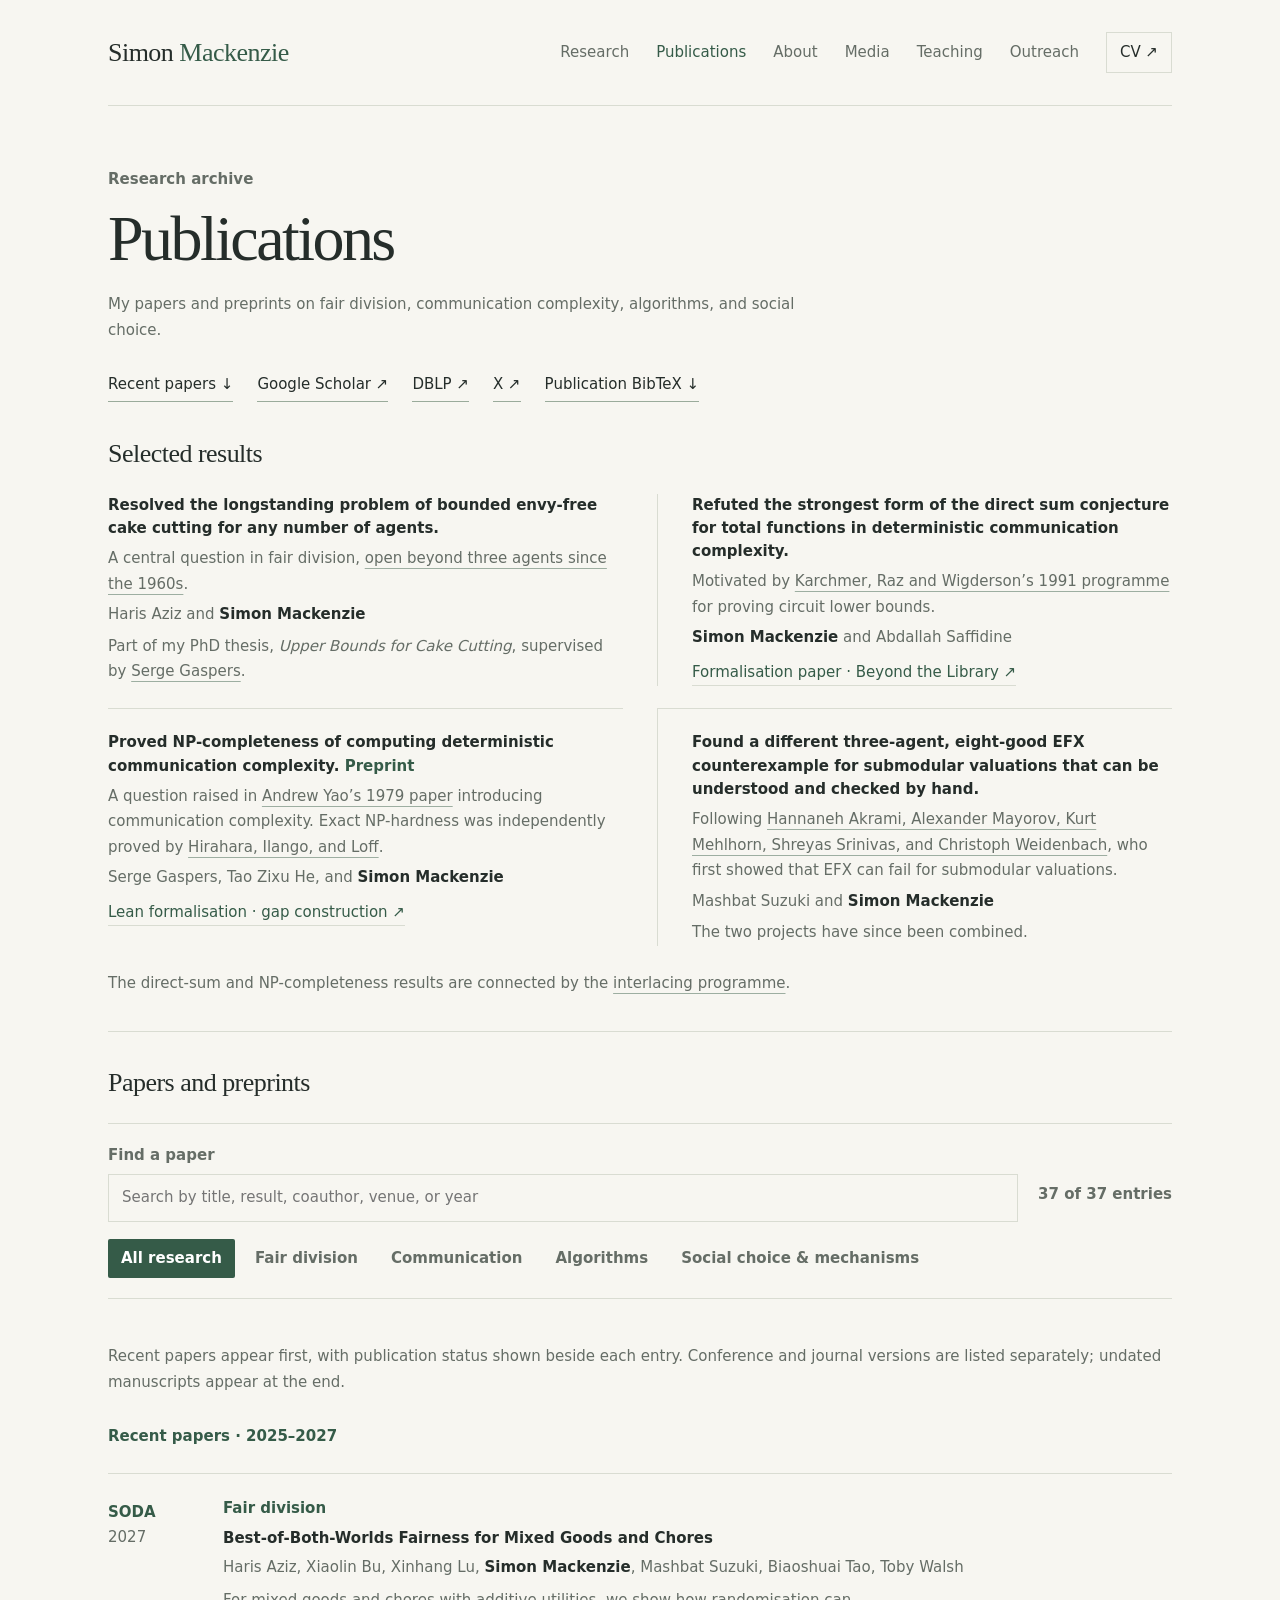
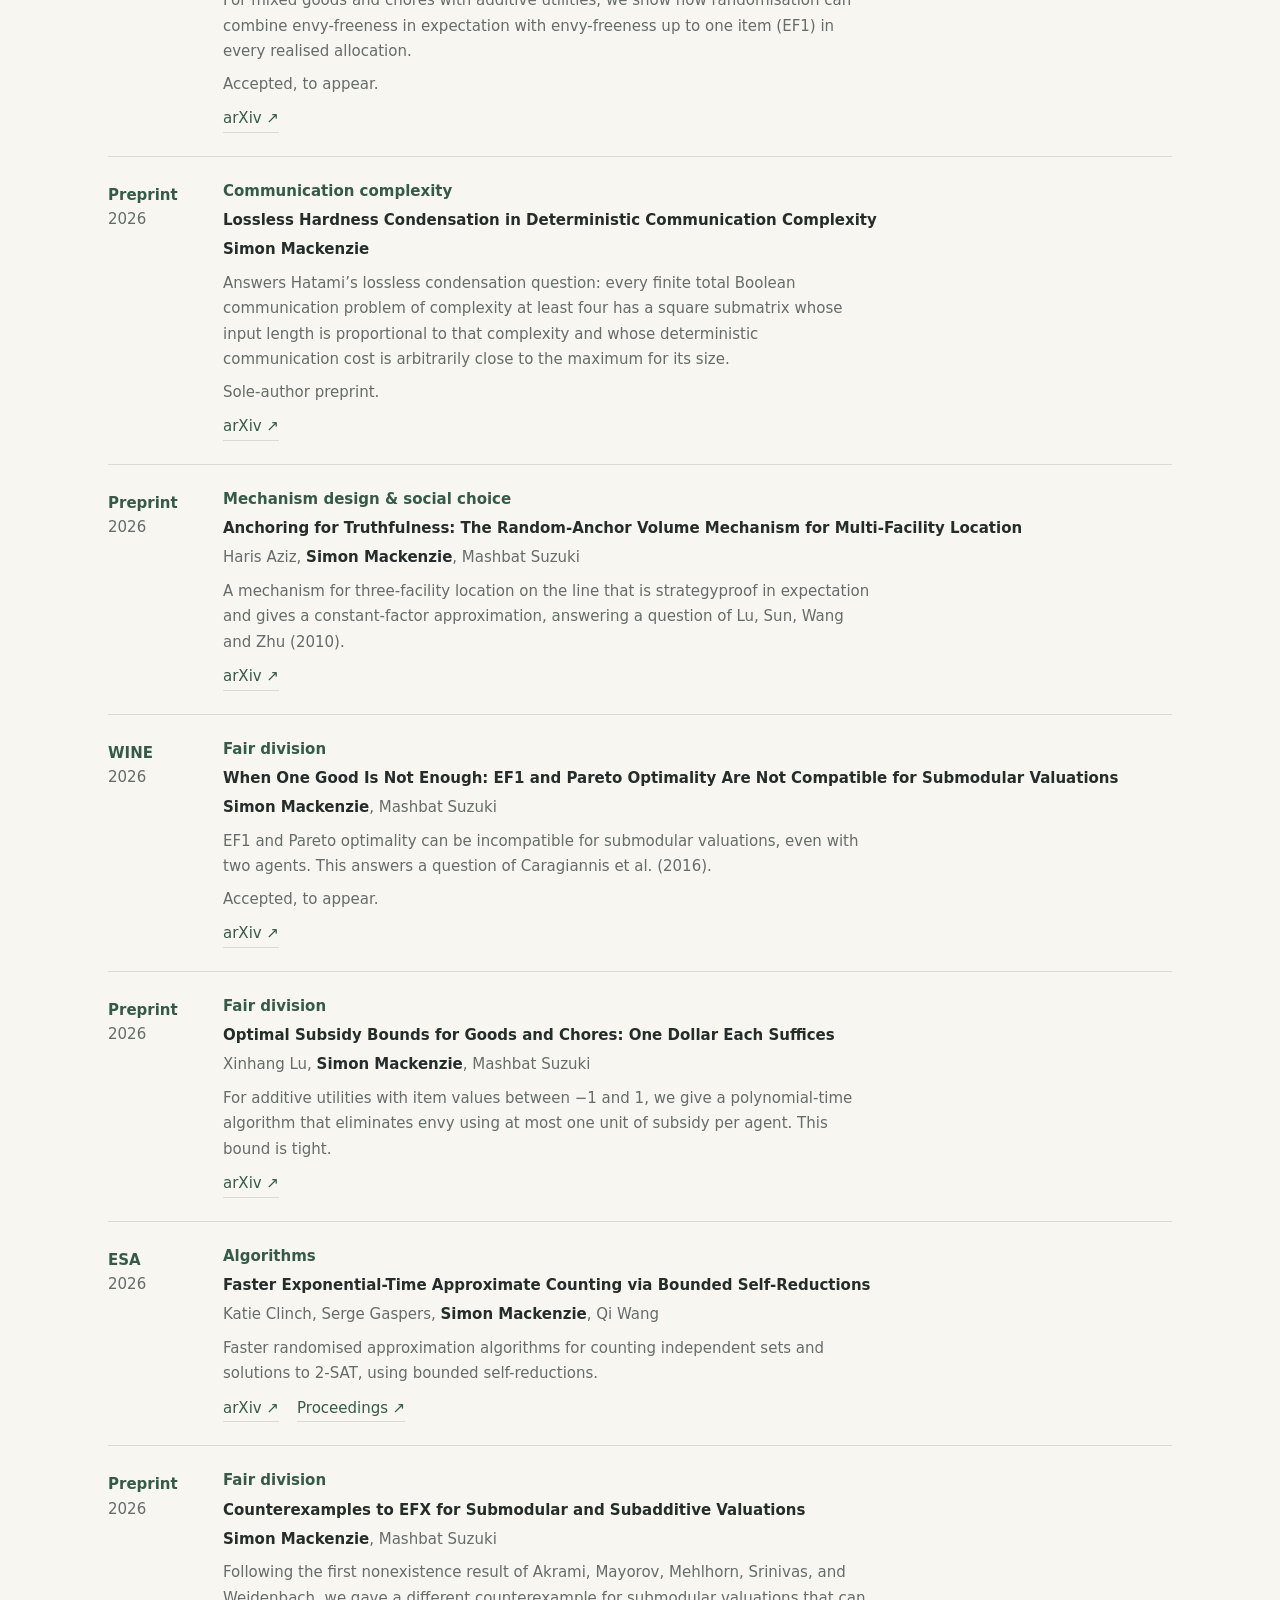
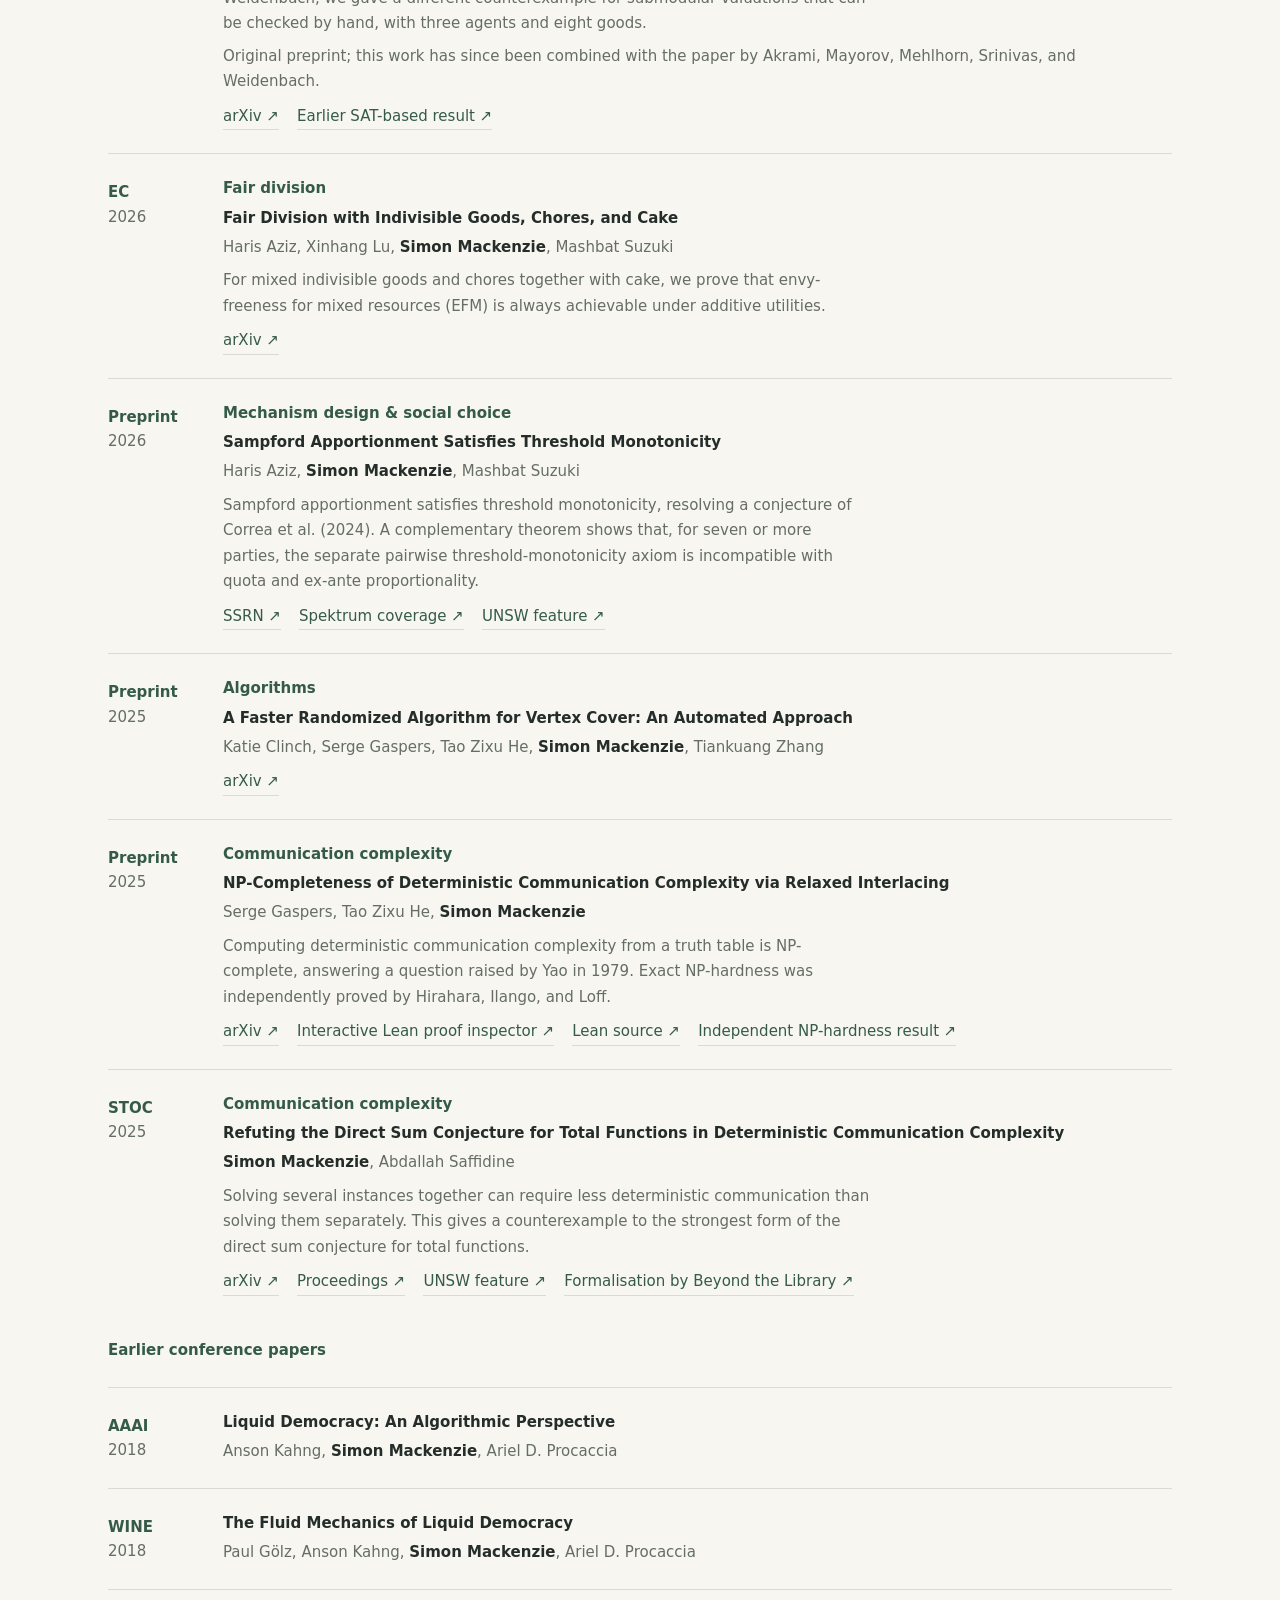
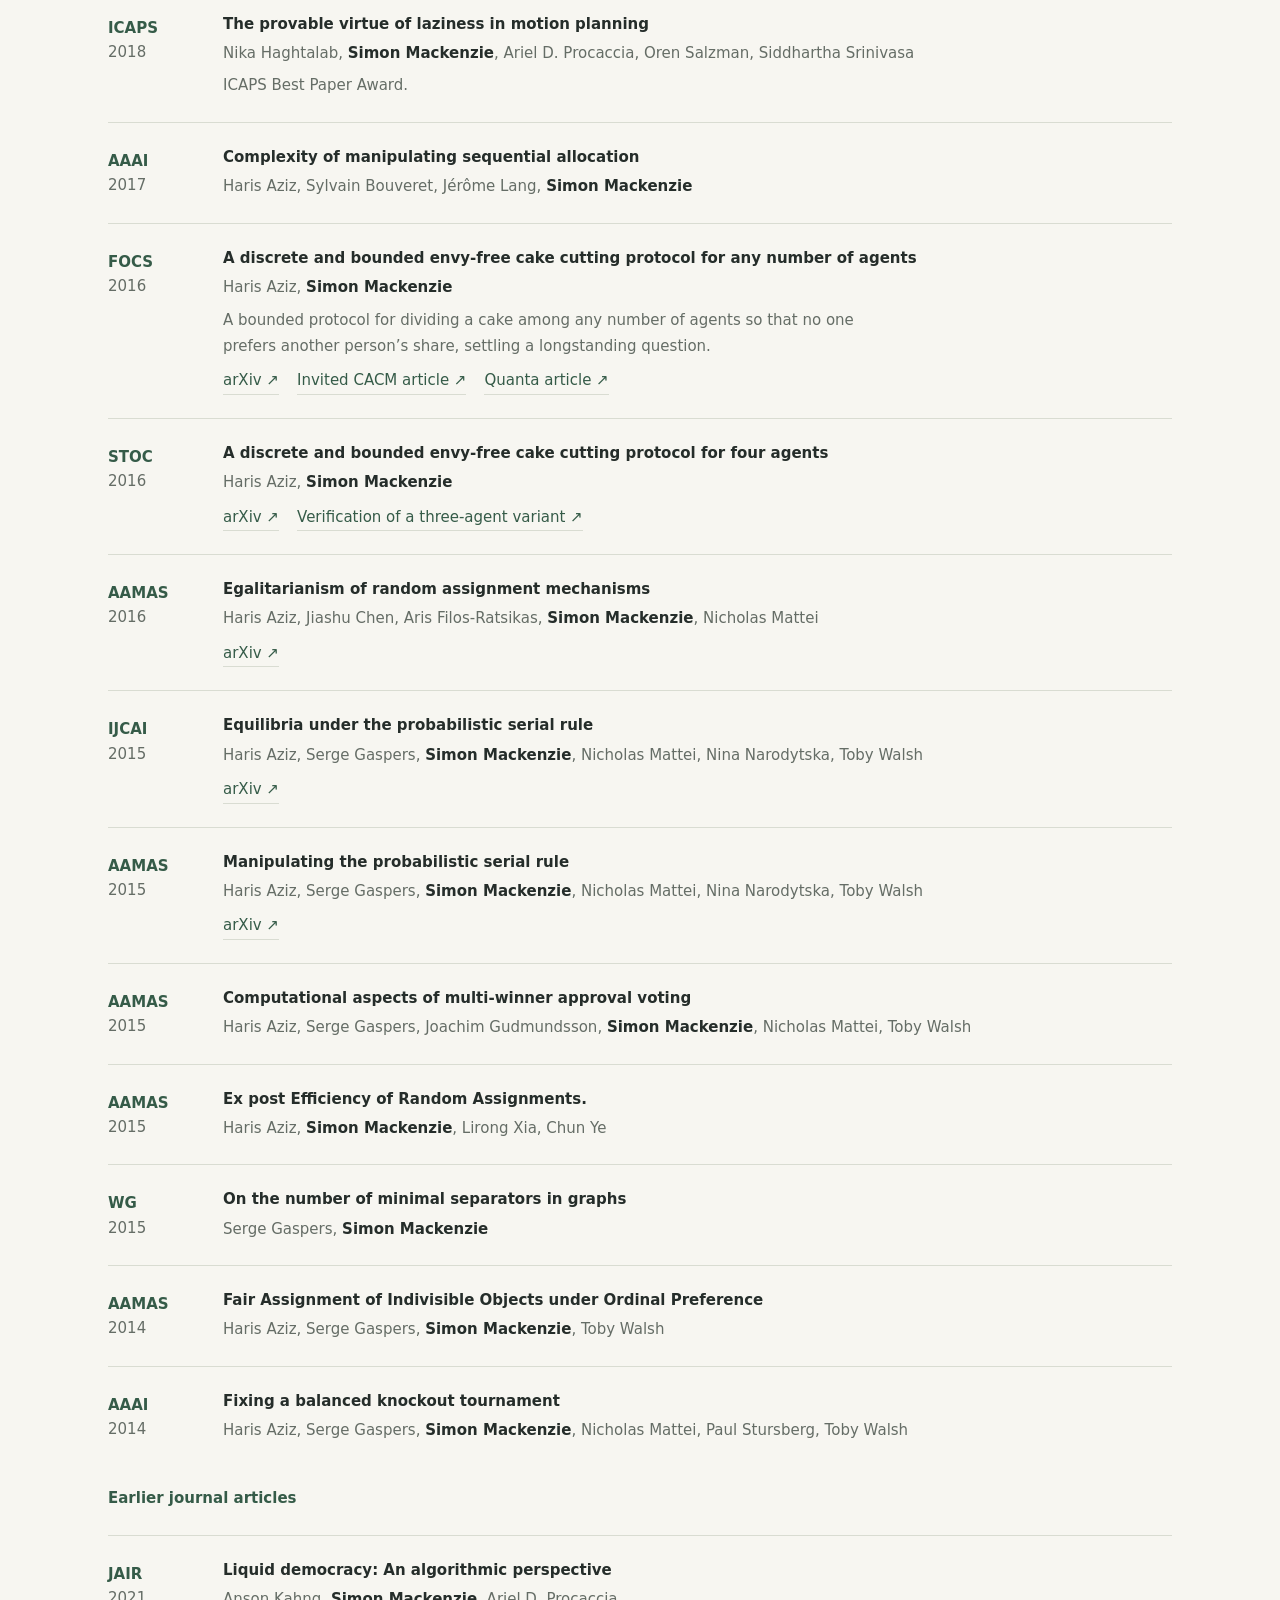
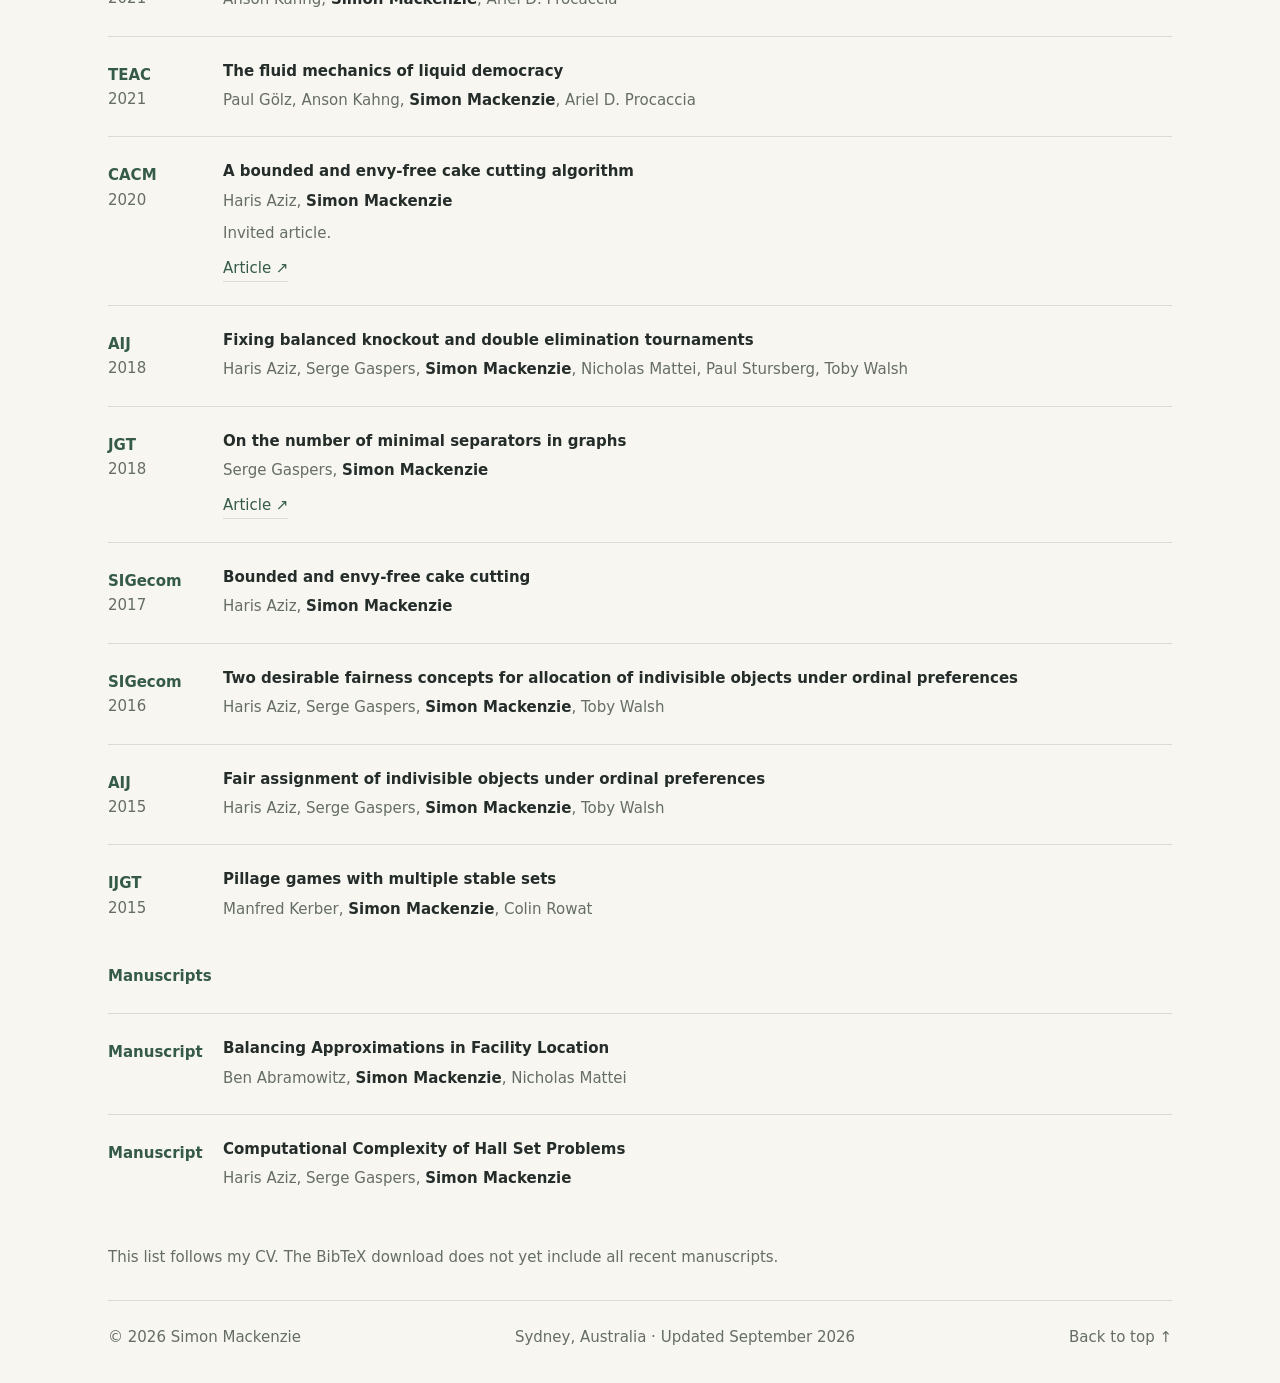
==== commit 914c6451: "Correct Yao credit, COMP3821 responsibilities and PhD dates" ====
--- a/publications.html
+++ b/publications.html
@@ -1 +1 @@
-<!doctype html><html lang="en" id="top"><head><meta charset="utf-8"><meta name="viewport" content="width=device-width, initial-scale=1"><title>Publications — Simon Mackenzie</title><meta name="description" content="Simon Mackenzie’s research on bounded envy-free cake cutting, the direct-sum conjecture, and NP-completeness of computing communication complexity (preprint), with recent work in algorithms and fair division."><link rel="stylesheet" href="./styles.css?v=20260901c"><meta name="robots" content="all,max-image-preview:large,max-snippet:-1,max-video-preview:-1"><meta property="og:type" content="website"><meta property="og:title" content="Publications — Simon Mackenzie"><meta property="og:description" content="Simon Mackenzie’s research on bounded envy-free cake cutting, the direct-sum conjecture, and NP-completeness of computing communication complexity (preprint), with recent work in algorithms and fair division."><meta name="twitter:title" content="Publications — Simon Mackenzie"><meta name="twitter:description" content="Simon Mackenzie’s research on bounded envy-free cake cutting, the direct-sum conjecture, and NP-completeness of computing communication complexity (preprint), with recent work in algorithms and fair division."><meta name="twitter:card" content="summary_large_image"><meta property="og:image" content="https://simonwmackenzie.github.io/og.png"><meta property="og:image:alt" content="Simon Mackenzie — Algorithms, Fair division, Communication complexity"><meta name="twitter:image" content="https://simonwmackenzie.github.io/og.png"><link rel="canonical" href="https://simonwmackenzie.github.io/publications.html"><meta property="og:url" content="https://simonwmackenzie.github.io/publications.html"><link rel="icon" href="./favicon.svg" type="image/svg+xml"><link rel="apple-touch-icon" href="./apple-touch-icon.png"><meta name="theme-color" content="#f7f6f1"><script src="./archive.js" defer></script></head><body><a class="skip" href="#main">Skip to content</a><div class="container"><header class="masthead"><a class="wordmark" href="./index.html">Simon <span class="initial">Mackenzie</span></a><nav class="navigation" aria-label="Main navigation"><a href="./index.html#research">Research</a><a href="./publications.html" aria-current="page">Publications</a><a href="./index.html#about">About</a><a href="./index.html#media">Media</a><a href="./index.html#teaching">Teaching</a><a href="./index.html#outreach">Outreach</a><a class="cv-link" href="./assets/SimonMackenzieCV.pdf">CV <span aria-hidden="true">↗</span></a></nav></header><main id="main"><div class="archive-intro"><p class="eyebrow">Research archive</p><h1>Publications</h1><p>My papers and preprints on fair division, communication complexity, algorithms, and social choice.</p><div class="text-links"><a href="#recent-papers">Recent papers ↓</a><a href="https://scholar.google.com/citations?user=cBUn3E8AAAAJ">Google Scholar <span aria-hidden="true">↗</span></a><a href="https://dblp.org/pid/139/0823.html">DBLP <span aria-hidden="true">↗</span></a><a href="https://x.com/SimonWMackenzie">X <span aria-hidden="true">↗</span></a><a href="./assets/references.bib" download>Publication BibTeX ↓</a></div></div><section class="archive-highlights" aria-labelledby="highlights-heading"><h2 id="highlights-heading">Selected results</h2><ul class="result-summary" aria-label="Selected research results"><li><a class="result-statement" href="https://arxiv.org/abs/1604.03655">Resolved the longstanding problem of bounded envy-free cake cutting for any number of agents.</a><span class="result-context">A central question in fair division, <a href="https://arxiv.org/abs/1508.05143">open beyond three agents since the 1960s</a>.</span><span class="result-authors">Haris Aziz and <strong>Simon Mackenzie</strong></span><span class="result-context thesis-connection">Part of my PhD thesis, <em>Upper Bounds for Cake Cutting</em>, supervised by <a href="https://serggasp.github.io/">Serge Gaspers</a>.</span></li><li><a class="result-statement" href="https://arxiv.org/abs/2411.19003">Refuted the strongest form of the direct sum conjecture for total functions in deterministic communication complexity.</a><span class="result-context">Motivated by <a href="https://www.math.ias.edu/~avi/PUBLICATIONS/KarchmerRaWi1995.pdf">Karchmer, Raz and Wigderson’s 1991 programme</a> for proving circuit lower bounds.</span><span class="result-authors"><strong>Simon Mackenzie</strong> and Abdallah Saffidine</span><div class="paper-links result-formalisation"><a href="https://arxiv.org/abs/2606.31134">Formalisation paper · Beyond the Library <span aria-hidden="true">↗</span></a></div></li><li><a class="result-statement" href="https://arxiv.org/abs/2508.05597">Proved NP-completeness of computing deterministic communication complexity. <span class="result-status">Preprint</span></a><span class="result-context">A question raised in <a href="https://doi.org/10.1145/800135.804414">Andrew Yao’s 1979 paper</a> introducing communication complexity.</span><span class="result-authors">Serge Gaspers, Tao Zixu He, and <strong>Simon Mackenzie</strong></span><div class="paper-links result-formalisation"><a href="https://simonwmackenzie.github.io/npcc-lean/inspector/">Lean formalisation · gap construction <span aria-hidden="true">↗</span></a></div></li><li><a class="result-statement" href="https://arxiv.org/abs/2605.06451">Found a different three-agent, eight-good EFX counterexample for submodular valuations that can be understood and checked by hand.</a><span class="result-context">Following <a href="https://arxiv.org/abs/2604.18216">Hannaneh Akrami, Alexander Mayorov, Kurt Mehlhorn, Shreyas Srinivas, and Christoph Weidenbach</a>, who first showed that EFX can fail for submodular valuations.</span><span class="result-authors">Mashbat Suzuki and <strong>Simon Mackenzie</strong></span><span class="result-context">The two projects have since been combined.</span></li></ul><p class="programme-connection">The direct-sum and NP-completeness results are connected by the <a href="./index.html#interlacing">interlacing programme</a>.</p></section><section class="archive-bibliography" aria-labelledby="bibliography-heading"><h2 id="bibliography-heading">Papers and preprints</h2><div class="archive-controls"><div class="search-line"><div class="search-wrap"><label for="paper-search">Find a paper</label><input type="search" id="paper-search" placeholder="Search by title, result, coauthor, venue, or year" autocomplete="off"></div><p id="paper-count" class="count-label" aria-live="polite" aria-atomic="true">37 entries</p></div><div class="filters" role="group" aria-label="Filter by research area"><button type="button" class="filter" data-filter="all" aria-pressed="true">All research</button><button type="button" class="filter" data-filter="fair-division" aria-pressed="false">Fair division</button><button type="button" class="filter" data-filter="communication" aria-pressed="false">Communication</button><button type="button" class="filter" data-filter="algorithms" aria-pressed="false">Algorithms</button><button type="button" class="filter" data-filter="social-choice" aria-pressed="false">Social choice &amp; mechanisms</button></div></div><noscript><p class="archive-footer">All papers are listed below. Turn on JavaScript to use search and filters.</p></noscript><p class="archive-footer">Recent papers appear first, with publication status shown beside each entry. Conference and journal versions are listed separately; undated manuscripts appear at the end.</p><div id="no-results" class="empty-state" hidden>No papers match this search.<button type="button" id="clear-filters">Clear search and filters</button></div><section class="archive-group recent-papers" id="recent-papers" data-group="recent" aria-labelledby="recent-heading"><h2 id="recent-heading">Recent papers <span>· 2025–2027</span></h2><ol class="papers"><li class="paper" data-paper="aziz2026best" data-topic="fair-division" data-search="Best-of-Both-Worlds Fairness for Mixed Goods and Chores Haris Aziz Xiaolin Bu Xinhang Lu Simon Mackenzie Mashbat Suzuki Biaoshuai Tao Toby Walsh 2027 SODA conference Accepted, to appear. For mixed goods and chores with additive utilities, we show how randomisation can combine envy-freeness in expectation with envy-freeness up to one item (EF1) in every realised allocation."><div class="paper-meta"><strong>SODA</strong>2027</div><div><p class="paper-area">Fair division</p><h3><a href="https://arxiv.org/abs/2607.10232">Best-of-Both-Worlds Fairness for Mixed Goods and Chores</a></h3><p class="authors">Haris Aziz, Xiaolin Bu, Xinhang Lu, <strong>Simon Mackenzie</strong>, Mashbat Suzuki, Biaoshuai Tao, Toby Walsh</p><p class="paper-description">For mixed goods and chores with additive utilities, we show how randomisation can combine envy-freeness in expectation with envy-freeness up to one item (EF1) in every realised allocation.</p><p class="paper-note">Accepted, to appear.</p><div class="paper-links"><a href="https://arxiv.org/abs/2607.10232">arXiv <span aria-hidden="true">↗</span></a></div></div></li><li class="paper" data-paper="mackenzie2026condensation" data-topic="communication" data-search="Lossless Hardness Condensation in Deterministic Communication Complexity Simon Mackenzie 2026 Preprint preprint Sole-author preprint. Answers Hatami’s lossless condensation question: every finite total Boolean communication problem of complexity at least four has a square submatrix whose input length is proportional to that complexity and whose deterministic communication cost is arbitrarily close to the maximum for its size."><div class="paper-meta"><strong>Preprint</strong>2026</div><div><p class="paper-area">Communication complexity</p><h3><a href="https://arxiv.org/abs/2609.28691">Lossless Hardness Condensation in Deterministic Communication Complexity</a></h3><p class="authors"><strong>Simon Mackenzie</strong></p><p class="paper-description">Answers Hatami’s lossless condensation question: every finite total Boolean communication problem of complexity at least four has a square submatrix whose input length is proportional to that complexity and whose deterministic communication cost is arbitrarily close to the maximum for its size.</p><p class="paper-note">Sole-author preprint.</p><div class="paper-links"><a href="https://arxiv.org/abs/2609.28691">arXiv <span aria-hidden="true">↗</span></a></div></div></li><li class="paper" data-paper="aziz2026anchor" data-topic="social-choice" data-search="Anchoring for Truthfulness: The Random-Anchor Volume Mechanism for Multi-Facility Location Haris Aziz Simon Mackenzie Mashbat Suzuki 2026 Preprint preprint  A mechanism for three-facility location on the line that is strategyproof in expectation and gives a constant-factor approximation, answering a question of Lu, Sun, Wang and Zhu (2010)."><div class="paper-meta"><strong>Preprint</strong>2026</div><div><p class="paper-area">Mechanism design &amp; social choice</p><h3><a href="https://arxiv.org/abs/2608.16550">Anchoring for Truthfulness: The Random-Anchor Volume Mechanism for Multi-Facility Location</a></h3><p class="authors">Haris Aziz, <strong>Simon Mackenzie</strong>, Mashbat Suzuki</p><p class="paper-description">A mechanism for three-facility location on the line that is strategyproof in expectation and gives a constant-factor approximation, answering a question of Lu, Sun, Wang and Zhu (2010).</p><div class="paper-links"><a href="https://arxiv.org/abs/2608.16550">arXiv <span aria-hidden="true">↗</span></a></div></div></li><li class="paper" data-paper="mackenzie2026ef1" data-topic="fair-division" data-search="When One Good Is Not Enough: EF1 and Pareto Optimality Are Not Compatible for Submodular Valuations Simon Mackenzie Mashbat Suzuki 2026 WINE conference Accepted, to appear. EF1 and Pareto optimality can be incompatible for submodular valuations, even with two agents. This answers a question of Caragiannis et al. (2016)."><div class="paper-meta"><strong>WINE</strong>2026</div><div><p class="paper-area">Fair division</p><h3><a href="https://arxiv.org/abs/2607.17811">When One Good Is Not Enough: EF1 and Pareto Optimality Are Not Compatible for Submodular Valuations</a></h3><p class="authors"><strong>Simon Mackenzie</strong>, Mashbat Suzuki</p><p class="paper-description">EF1 and Pareto optimality can be incompatible for submodular valuations, even with two agents. This answers a question of Caragiannis et al. (2016).</p><p class="paper-note">Accepted, to appear.</p><div class="paper-links"><a href="https://arxiv.org/abs/2607.17811">arXiv <span aria-hidden="true">↗</span></a></div></div></li><li class="paper" data-paper="lu2026subsidy" data-topic="fair-division" data-search="Optimal Subsidy Bounds for Goods and Chores: One Dollar Each Suffices Xinhang Lu Simon Mackenzie Mashbat Suzuki 2026 Preprint preprint  For additive utilities with item values between −1 and 1, we give a polynomial-time algorithm that eliminates envy using at most one unit of subsidy per agent. This bound is tight."><div class="paper-meta"><strong>Preprint</strong>2026</div><div><p class="paper-area">Fair division</p><h3><a href="https://arxiv.org/abs/2607.10089">Optimal Subsidy Bounds for Goods and Chores: One Dollar Each Suffices</a></h3><p class="authors">Xinhang Lu, <strong>Simon Mackenzie</strong>, Mashbat Suzuki</p><p class="paper-description">For additive utilities with item values between −1 and 1, we give a polynomial-time algorithm that eliminates envy using at most one unit of subsidy per agent. This bound is tight.</p><div class="paper-links"><a href="https://arxiv.org/abs/2607.10089">arXiv <span aria-hidden="true">↗</span></a></div></div></li><li class="paper" data-paper="clinch2026counting" data-topic="algorithms" data-search="Faster Exponential-Time Approximate Counting via Bounded Self-Reductions Katie Clinch Serge Gaspers Simon Mackenzie Qi Wang 2026 ESA conference  Faster randomised approximation algorithms for counting independent sets and solutions to 2-SAT, using bounded self-reductions."><div class="paper-meta"><strong>ESA</strong>2026</div><div><p class="paper-area">Algorithms</p><h3><a href="https://arxiv.org/abs/2607.06393">Faster Exponential-Time Approximate Counting via Bounded Self-Reductions</a></h3><p class="authors">Katie Clinch, Serge Gaspers, <strong>Simon Mackenzie</strong>, Qi Wang</p><p class="paper-description">Faster randomised approximation algorithms for counting independent sets and solutions to 2-SAT, using bounded self-reductions.</p><div class="paper-links"><a href="https://arxiv.org/abs/2607.06393">arXiv <span aria-hidden="true">↗</span></a><a href="https://doi.org/10.4230/LIPIcs.ESA.2026.104">Proceedings <span aria-hidden="true">↗</span></a></div></div></li><li class="paper" data-paper="mackenzie2026efx" data-topic="fair-division" data-search="Counterexamples to EFX for Submodular and Subadditive Valuations Simon Mackenzie Mashbat Suzuki 2026 Preprint preprint Original preprint; this work has since been combined with the paper by Akrami, Mayorov, Mehlhorn, Srinivas, and Weidenbach. Following the first nonexistence result of Akrami, Mayorov, Mehlhorn, Srinivas, and Weidenbach, we gave a different counterexample for submodular valuations that can be checked by hand, with three agents and eight goods."><div class="paper-meta"><strong>Preprint</strong>2026</div><div><p class="paper-area">Fair division</p><h3><a href="https://arxiv.org/abs/2605.06451">Counterexamples to EFX for Submodular and Subadditive Valuations</a></h3><p class="authors"><strong>Simon Mackenzie</strong>, Mashbat Suzuki</p><p class="paper-description">Following the first nonexistence result of Akrami, Mayorov, Mehlhorn, Srinivas, and Weidenbach, we gave a different counterexample for submodular valuations that can be checked by hand, with three agents and eight goods.</p><p class="paper-note">Original preprint; this work has since been combined with the paper by Akrami, Mayorov, Mehlhorn, Srinivas, and Weidenbach.</p><div class="paper-links"><a href="https://arxiv.org/abs/2605.06451">arXiv <span aria-hidden="true">↗</span></a><a href="https://arxiv.org/abs/2604.18216">Earlier SAT-based result <span aria-hidden="true">↗</span></a></div></div></li><li class="paper" data-paper="aziz2026fairdivision" data-topic="fair-division" data-search="Fair Division with Indivisible Goods, Chores, and Cake Haris Aziz Xinhang Lu Simon Mackenzie Mashbat Suzuki 2026 EC conference  For mixed indivisible goods and chores together with cake, we prove that envy-freeness for mixed resources (EFM) is always achievable under additive utilities."><div class="paper-meta"><strong>EC</strong>2026</div><div><p class="paper-area">Fair division</p><h3><a href="https://arxiv.org/abs/2511.04891">Fair Division with Indivisible Goods, Chores, and Cake</a></h3><p class="authors">Haris Aziz, Xinhang Lu, <strong>Simon Mackenzie</strong>, Mashbat Suzuki</p><p class="paper-description">For mixed indivisible goods and chores together with cake, we prove that envy-freeness for mixed resources (EFM) is always achievable under additive utilities.</p><div class="paper-links"><a href="https://arxiv.org/abs/2511.04891">arXiv <span aria-hidden="true">↗</span></a></div></div></li><li class="paper" data-paper="aziz2026sampford" data-topic="social-choice" data-search="Sampford Apportionment Satisfies Threshold Monotonicity Haris Aziz Simon Mackenzie Mashbat Suzuki 2026 Preprint preprint  Sampford apportionment satisfies threshold monotonicity, resolving a conjecture of Correa et al. (2024). A complementary theorem shows that, for seven or more parties, the separate pairwise threshold-monotonicity axiom is incompatible with quota and ex-ante proportionality."><div class="paper-meta"><strong>Preprint</strong>2026</div><div><p class="paper-area">Mechanism design &amp; social choice</p><h3><a href="https://papers.ssrn.com/sol3/papers.cfm?abstract_id=7346803">Sampford Apportionment Satisfies Threshold Monotonicity</a></h3><p class="authors">Haris Aziz, <strong>Simon Mackenzie</strong>, Mashbat Suzuki</p><p class="paper-description">Sampford apportionment satisfies threshold monotonicity, resolving a conjecture of Correa et al. (2024). A complementary theorem shows that, for seven or more parties, the separate pairwise threshold-monotonicity axiom is incompatible with quota and ex-ante proportionality.</p><div class="paper-links"><a href="https://papers.ssrn.com/sol3/papers.cfm?abstract_id=7346803">SSRN <span aria-hidden="true">↗</span></a><a href="https://www.spektrum.de/kolumne/paradoxa-in-wahlen-weniger-sitze-trotz-mehr-stimmen/2345764">Spektrum coverage <span aria-hidden="true">↗</span></a><a href="https://www.unsw.edu.au/news/2026/09/When-one-seat-can-decide-governs-how-make-maths-fair">UNSW feature <span aria-hidden="true">↗</span></a></div></div></li><li class="paper" data-paper="clinch2025vertexcover" data-topic="algorithms" data-search="A Faster Randomized Algorithm for Vertex Cover: An Automated Approach Katie Clinch Serge Gaspers Tao Zixu He Simon Mackenzie Tiankuang Zhang 2025 Preprint preprint  "><div class="paper-meta"><strong>Preprint</strong>2025</div><div><p class="paper-area">Algorithms</p><h3><a href="https://arxiv.org/abs/2510.09027">A Faster Randomized Algorithm for Vertex Cover: An Automated Approach</a></h3><p class="authors">Katie Clinch, Serge Gaspers, Tao Zixu He, <strong>Simon Mackenzie</strong>, Tiankuang Zhang</p><div class="paper-links"><a href="https://arxiv.org/abs/2510.09027">arXiv <span aria-hidden="true">↗</span></a></div></div></li><li class="paper" data-paper="gaspers2025interlacing" data-topic="communication" data-search="NP-Completeness of Deterministic Communication Complexity via Relaxed Interlacing Serge Gaspers Tao Zixu He Simon Mackenzie 2025 Preprint preprint  Computing deterministic communication complexity from a truth table is NP-complete, answering a question raised by Yao in 1979."><div class="paper-meta"><strong>Preprint</strong>2025</div><div><p class="paper-area">Communication complexity</p><h3><a href="https://arxiv.org/abs/2508.05597">NP-Completeness of Deterministic Communication Complexity via Relaxed Interlacing</a></h3><p class="authors">Serge Gaspers, Tao Zixu He, <strong>Simon Mackenzie</strong></p><p class="paper-description">Computing deterministic communication complexity from a truth table is NP-complete, answering a question raised by Yao in 1979.</p><div class="paper-links"><a href="https://arxiv.org/abs/2508.05597">arXiv <span aria-hidden="true">↗</span></a><a href="https://simonwmackenzie.github.io/npcc-lean/inspector/">Interactive Lean proof inspector <span aria-hidden="true">↗</span></a><a href="https://github.com/simonwmackenzie/npcc-lean">Lean source <span aria-hidden="true">↗</span></a></div></div></li><li class="paper" data-paper="mackenzie2025refuting" data-topic="communication" data-search="Refuting the Direct Sum Conjecture for Total Functions in Deterministic Communication Complexity Simon Mackenzie Abdallah Saffidine 2025 STOC conference  Solving several instances together can require less deterministic communication than solving them separately. This gives a counterexample to the strongest form of the direct sum conjecture for total functions."><div class="paper-meta"><strong>STOC</strong>2025</div><div><p class="paper-area">Communication complexity</p><h3><a href="https://arxiv.org/abs/2411.19003">Refuting the Direct Sum Conjecture for Total Functions in Deterministic Communication Complexity</a></h3><p class="authors"><strong>Simon Mackenzie</strong>, Abdallah Saffidine</p><p class="paper-description">Solving several instances together can require less deterministic communication than solving them separately. This gives a counterexample to the strongest form of the direct sum conjecture for total functions.</p><div class="paper-links"><a href="https://arxiv.org/abs/2411.19003">arXiv <span aria-hidden="true">↗</span></a><a href="https://dl.acm.org/doi/10.1145/3717823.3718148">Proceedings <span aria-hidden="true">↗</span></a><a href="https://www.unsw.edu.au/news/2025/03/communication-complexity--why-a-new-mathematical-formula-could-h">UNSW feature <span aria-hidden="true">↗</span></a><a href="https://beyondthelibrary.github.io/formal_arxiv/p/Refuting/">Formalisation by Beyond the Library <span aria-hidden="true">↗</span></a></div></div></li></ol></section><section class="archive-group" data-group="conference" aria-labelledby="conference-heading"><h2 id="conference-heading">Earlier conference papers</h2><ol class="papers"><li class="paper" data-paper="kahng2021liquidconf" data-topic="social-choice" data-search="Liquid Democracy: An Algorithmic Perspective Anson Kahng Simon Mackenzie Ariel D. Procaccia 2018 AAAI conference  "><div class="paper-meta"><strong>AAAI</strong>2018</div><div><h3>Liquid Democracy: An Algorithmic Perspective</h3><p class="authors">Anson Kahng, <strong>Simon Mackenzie</strong>, Ariel D. Procaccia</p></div></li><li class="paper" data-paper="goelz2018fluid" data-topic="social-choice" data-search="The Fluid Mechanics of Liquid Democracy Paul Gölz Anson Kahng Simon Mackenzie Ariel D. Procaccia 2018 WINE conference  "><div class="paper-meta"><strong>WINE</strong>2018</div><div><h3>The Fluid Mechanics of Liquid Democracy</h3><p class="authors">Paul Gölz, Anson Kahng, <strong>Simon Mackenzie</strong>, Ariel D. Procaccia</p></div></li><li class="paper" data-paper="haghtalab2018provable" data-topic="algorithms" data-search="The provable virtue of laziness in motion planning Nika Haghtalab Simon Mackenzie Ariel D. Procaccia Oren Salzman Siddhartha Srinivasa 2018 ICAPS conference ICAPS Best Paper Award. "><div class="paper-meta"><strong>ICAPS</strong>2018</div><div><h3>The provable virtue of laziness in motion planning</h3><p class="authors">Nika Haghtalab, <strong>Simon Mackenzie</strong>, Ariel D. Procaccia, Oren Salzman, Siddhartha Srinivasa</p><p class="paper-note">ICAPS Best Paper Award.</p></div></li><li class="paper" data-paper="aziz2017complexity" data-topic="social-choice" data-search="Complexity of manipulating sequential allocation Haris Aziz Sylvain Bouveret Jérôme Lang Simon Mackenzie 2017 AAAI conference  "><div class="paper-meta"><strong>AAAI</strong>2017</div><div><h3>Complexity of manipulating sequential allocation</h3><p class="authors">Haris Aziz, Sylvain Bouveret, Jérôme Lang, <strong>Simon Mackenzie</strong></p></div></li><li class="paper" data-paper="aziz2016discrete" data-topic="fair-division" data-search="A discrete and bounded envy-free cake cutting protocol for any number of agents Haris Aziz Simon Mackenzie 2016 FOCS conference  A bounded protocol for dividing a cake among any number of agents so that no one prefers another person’s share, settling a longstanding question."><div class="paper-meta"><strong>FOCS</strong>2016</div><div><h3><a href="https://arxiv.org/abs/1604.03655">A discrete and bounded envy-free cake cutting protocol for any number of agents</a></h3><p class="authors">Haris Aziz, <strong>Simon Mackenzie</strong></p><p class="paper-description">A bounded protocol for dividing a cake among any number of agents so that no one prefers another person’s share, settling a longstanding question.</p><div class="paper-links"><a href="https://arxiv.org/abs/1604.03655">arXiv <span aria-hidden="true">↗</span></a><a href="https://dl.acm.org/doi/10.1145/3382129">Invited CACM article <span aria-hidden="true">↗</span></a><a href="https://www.quantamagazine.org/new-algorithm-solves-cake-cutting-problem-20161006/">Quanta article <span aria-hidden="true">↗</span></a></div></div></li><li class="paper" data-paper="aziz2016discretefour" data-topic="fair-division" data-search="A discrete and bounded envy-free cake cutting protocol for four agents Haris Aziz Simon Mackenzie 2016 STOC conference  "><div class="paper-meta"><strong>STOC</strong>2016</div><div><h3><a href="https://arxiv.org/abs/1508.05143">A discrete and bounded envy-free cake cutting protocol for four agents</a></h3><p class="authors">Haris Aziz, <strong>Simon Mackenzie</strong></p><div class="paper-links"><a href="https://arxiv.org/abs/1508.05143">arXiv <span aria-hidden="true">↗</span></a><a href="https://arxiv.org/abs/2405.14068">Verification of a three-agent variant <span aria-hidden="true">↗</span></a></div></div></li><li class="paper" data-paper="aziz2015egalitarianism" data-topic="social-choice" data-search="Egalitarianism of random assignment mechanisms Haris Aziz Jiashu Chen Aris Filos-Ratsikas Simon Mackenzie Nicholas Mattei 2016 AAMAS conference  "><div class="paper-meta"><strong>AAMAS</strong>2016</div><div><h3><a href="https://arxiv.org/abs/1507.06827">Egalitarianism of random assignment mechanisms</a></h3><p class="authors">Haris Aziz, Jiashu Chen, Aris Filos-Ratsikas, <strong>Simon Mackenzie</strong>, Nicholas Mattei</p><div class="paper-links"><a href="https://arxiv.org/abs/1507.06827">arXiv <span aria-hidden="true">↗</span></a></div></div></li><li class="paper" data-paper="aziz2015equilibria" data-topic="social-choice" data-search="Equilibria under the probabilistic serial rule Haris Aziz Serge Gaspers Simon Mackenzie Nicholas Mattei Nina Narodytska Toby Walsh 2015 IJCAI conference  "><div class="paper-meta"><strong>IJCAI</strong>2015</div><div><h3><a href="https://arxiv.org/abs/1502.04888">Equilibria under the probabilistic serial rule</a></h3><p class="authors">Haris Aziz, Serge Gaspers, <strong>Simon Mackenzie</strong>, Nicholas Mattei, Nina Narodytska, Toby Walsh</p><div class="paper-links"><a href="https://arxiv.org/abs/1502.04888">arXiv <span aria-hidden="true">↗</span></a></div></div></li><li class="paper" data-paper="aziz2015manipulating" data-topic="social-choice" data-search="Manipulating the probabilistic serial rule Haris Aziz Serge Gaspers Simon Mackenzie Nicholas Mattei Nina Narodytska Toby Walsh 2015 AAMAS conference  "><div class="paper-meta"><strong>AAMAS</strong>2015</div><div><h3><a href="https://arxiv.org/abs/1501.06626">Manipulating the probabilistic serial rule</a></h3><p class="authors">Haris Aziz, Serge Gaspers, <strong>Simon Mackenzie</strong>, Nicholas Mattei, Nina Narodytska, Toby Walsh</p><div class="paper-links"><a href="https://arxiv.org/abs/1501.06626">arXiv <span aria-hidden="true">↗</span></a></div></div></li><li class="paper" data-paper="aziz2014computational" data-topic="social-choice" data-search="Computational aspects of multi-winner approval voting Haris Aziz Serge Gaspers Joachim Gudmundsson Simon Mackenzie Nicholas Mattei Toby Walsh 2015 AAMAS conference  "><div class="paper-meta"><strong>AAMAS</strong>2015</div><div><h3>Computational aspects of multi-winner approval voting</h3><p class="authors">Haris Aziz, Serge Gaspers, Joachim Gudmundsson, <strong>Simon Mackenzie</strong>, Nicholas Mattei, Toby Walsh</p></div></li><li class="paper" data-paper="aziz2015ex" data-topic="social-choice" data-search="Ex post Efficiency of Random Assignments. Haris Aziz Simon Mackenzie Lirong Xia Chun Ye 2015 AAMAS conference  "><div class="paper-meta"><strong>AAMAS</strong>2015</div><div><h3>Ex post Efficiency of Random Assignments.</h3><p class="authors">Haris Aziz, <strong>Simon Mackenzie</strong>, Lirong Xia, Chun Ye</p></div></li><li class="paper" data-paper="gaspers2015number" data-topic="algorithms" data-search="On the number of minimal separators in graphs Serge Gaspers Simon Mackenzie 2015 WG conference  "><div class="paper-meta"><strong>WG</strong>2015</div><div><h3>On the number of minimal separators in graphs</h3><p class="authors">Serge Gaspers, <strong>Simon Mackenzie</strong></p></div></li><li class="paper" data-paper="haris2014fair" data-topic="fair-division" data-search="Fair Assignment of Indivisible Objects under Ordinal Preference Haris Aziz Serge Gaspers Simon Mackenzie Toby Walsh 2014 AAMAS conference  "><div class="paper-meta"><strong>AAMAS</strong>2014</div><div><h3>Fair Assignment of Indivisible Objects under Ordinal Preference</h3><p class="authors">Haris Aziz, Serge Gaspers, <strong>Simon Mackenzie</strong>, Toby Walsh</p></div></li><li class="paper" data-paper="aziz2014fixing" data-topic="social-choice" data-search="Fixing a balanced knockout tournament Haris Aziz Serge Gaspers Simon Mackenzie Nicholas Mattei Paul Stursberg Toby Walsh 2014 AAAI conference  "><div class="paper-meta"><strong>AAAI</strong>2014</div><div><h3>Fixing a balanced knockout tournament</h3><p class="authors">Haris Aziz, Serge Gaspers, <strong>Simon Mackenzie</strong>, Nicholas Mattei, Paul Stursberg, Toby Walsh</p></div></li></ol></section><section class="archive-group" data-group="journal" aria-labelledby="journal-heading"><h2 id="journal-heading">Earlier journal articles</h2><ol class="papers"><li class="paper" data-paper="kahng2021liquid" data-topic="social-choice" data-search="Liquid democracy: An algorithmic perspective Anson Kahng Simon Mackenzie Ariel D. Procaccia 2021 JAIR journal  "><div class="paper-meta"><strong>JAIR</strong>2021</div><div><h3>Liquid democracy: An algorithmic perspective</h3><p class="authors">Anson Kahng, <strong>Simon Mackenzie</strong>, Ariel D. Procaccia</p></div></li><li class="paper" data-paper="golz2021fluid" data-topic="social-choice" data-search="The fluid mechanics of liquid democracy Paul Gölz Anson Kahng Simon Mackenzie Ariel D. Procaccia 2021 TEAC journal  "><div class="paper-meta"><strong>TEAC</strong>2021</div><div><h3>The fluid mechanics of liquid democracy</h3><p class="authors">Paul Gölz, Anson Kahng, <strong>Simon Mackenzie</strong>, Ariel D. Procaccia</p></div></li><li class="paper" data-paper="aziz2020bounded" data-topic="fair-division" data-search="A bounded and envy-free cake cutting algorithm Haris Aziz Simon Mackenzie 2020 CACM journal Invited article. "><div class="paper-meta"><strong>CACM</strong>2020</div><div><h3><a href="https://dl.acm.org/doi/10.1145/3382129">A bounded and envy-free cake cutting algorithm</a></h3><p class="authors">Haris Aziz, <strong>Simon Mackenzie</strong></p><p class="paper-note">Invited article.</p><div class="paper-links"><a href="https://dl.acm.org/doi/10.1145/3382129">Article <span aria-hidden="true">↗</span></a></div></div></li><li class="paper" data-paper="aziz2018fixing" data-topic="social-choice" data-search="Fixing balanced knockout and double elimination tournaments Haris Aziz Serge Gaspers Simon Mackenzie Nicholas Mattei Paul Stursberg Toby Walsh 2018 AIJ journal  "><div class="paper-meta"><strong>AIJ</strong>2018</div><div><h3>Fixing balanced knockout and double elimination tournaments</h3><p class="authors">Haris Aziz, Serge Gaspers, <strong>Simon Mackenzie</strong>, Nicholas Mattei, Paul Stursberg, Toby Walsh</p></div></li><li class="paper" data-paper="https://doi.org/10.1002/jgt.22179" data-topic="algorithms" data-search="On the number of minimal separators in graphs Serge Gaspers Simon Mackenzie 2018 JGT journal  "><div class="paper-meta"><strong>JGT</strong>2018</div><div><h3><a href="https://doi.org/10.1002/jgt.22179">On the number of minimal separators in graphs</a></h3><p class="authors">Serge Gaspers, <strong>Simon Mackenzie</strong></p><div class="paper-links"><a href="https://doi.org/10.1002/jgt.22179">Article <span aria-hidden="true">↗</span></a></div></div></li><li class="paper" data-paper="aziz2017bounded" data-topic="fair-division" data-search="Bounded and envy-free cake cutting Haris Aziz Simon Mackenzie 2017 SIGecom journal  "><div class="paper-meta"><strong>SIGecom</strong>2017</div><div><h3>Bounded and envy-free cake cutting</h3><p class="authors">Haris Aziz, <strong>Simon Mackenzie</strong></p></div></li><li class="paper" data-paper="aziz2016two" data-topic="fair-division" data-search="Two desirable fairness concepts for allocation of indivisible objects under ordinal preferences Haris Aziz Serge Gaspers Simon Mackenzie Toby Walsh 2016 SIGecom journal  "><div class="paper-meta"><strong>SIGecom</strong>2016</div><div><h3>Two desirable fairness concepts for allocation of indivisible objects under ordinal preferences</h3><p class="authors">Haris Aziz, Serge Gaspers, <strong>Simon Mackenzie</strong>, Toby Walsh</p></div></li><li class="paper" data-paper="aziz2015fair" data-topic="fair-division" data-search="Fair assignment of indivisible objects under ordinal preferences Haris Aziz Serge Gaspers Simon Mackenzie Toby Walsh 2015 AIJ journal  "><div class="paper-meta"><strong>AIJ</strong>2015</div><div><h3>Fair assignment of indivisible objects under ordinal preferences</h3><p class="authors">Haris Aziz, Serge Gaspers, <strong>Simon Mackenzie</strong>, Toby Walsh</p></div></li><li class="paper" data-paper="mackenzie2015pillage" data-topic="social-choice" data-search="Pillage games with multiple stable sets Manfred Kerber Simon Mackenzie Colin Rowat 2015 IJGT journal  "><div class="paper-meta"><strong>IJGT</strong>2015</div><div><h3>Pillage games with multiple stable sets</h3><p class="authors">Manfred Kerber, <strong>Simon Mackenzie</strong>, Colin Rowat</p></div></li></ol></section><section class="archive-group" data-group="manuscript" aria-labelledby="manuscript-heading"><h2 id="manuscript-heading">Manuscripts</h2><ol class="papers"><li class="paper" data-paper="abramowitz2026facility" data-topic="social-choice" data-search="Balancing Approximations in Facility Location Ben Abramowitz Simon Mackenzie Nicholas Mattei  Manuscript manuscript  "><div class="paper-meta"><strong>Manuscript</strong></div><div><h3>Balancing Approximations in Facility Location</h3><p class="authors">Ben Abramowitz, <strong>Simon Mackenzie</strong>, Nicholas Mattei</p></div></li><li class="paper" data-paper="aziz2026hall" data-topic="social-choice" data-search="Computational Complexity of Hall Set Problems Haris Aziz Serge Gaspers Simon Mackenzie  Manuscript manuscript  "><div class="paper-meta"><strong>Manuscript</strong></div><div><h3>Computational Complexity of Hall Set Problems</h3><p class="authors">Haris Aziz, Serge Gaspers, <strong>Simon Mackenzie</strong></p></div></li></ol></section><p class="archive-footer">This list follows my CV. The BibTeX download does not yet include all recent manuscripts.</p></section></main><footer class="footer"><span>© 2026 Simon Mackenzie</span><span>Sydney, Australia · Updated September 2026</span><a href="#top">Back to top ↑</a></footer></div></body></html>+<!doctype html><html lang="en" id="top"><head><meta charset="utf-8"><meta name="viewport" content="width=device-width, initial-scale=1"><title>Publications — Simon Mackenzie</title><meta name="description" content="Simon Mackenzie’s research on bounded envy-free cake cutting, the direct-sum conjecture, and NP-completeness of computing communication complexity (preprint), with recent work in algorithms and fair division."><link rel="stylesheet" href="./styles.css?v=20260901c"><meta name="robots" content="all,max-image-preview:large,max-snippet:-1,max-video-preview:-1"><meta property="og:type" content="website"><meta property="og:title" content="Publications — Simon Mackenzie"><meta property="og:description" content="Simon Mackenzie’s research on bounded envy-free cake cutting, the direct-sum conjecture, and NP-completeness of computing communication complexity (preprint), with recent work in algorithms and fair division."><meta name="twitter:title" content="Publications — Simon Mackenzie"><meta name="twitter:description" content="Simon Mackenzie’s research on bounded envy-free cake cutting, the direct-sum conjecture, and NP-completeness of computing communication complexity (preprint), with recent work in algorithms and fair division."><meta name="twitter:card" content="summary_large_image"><meta property="og:image" content="https://simonwmackenzie.github.io/og.png"><meta property="og:image:alt" content="Simon Mackenzie — Algorithms, Fair division, Communication complexity"><meta name="twitter:image" content="https://simonwmackenzie.github.io/og.png"><link rel="canonical" href="https://simonwmackenzie.github.io/publications.html"><meta property="og:url" content="https://simonwmackenzie.github.io/publications.html"><link rel="icon" href="./favicon.svg" type="image/svg+xml"><link rel="apple-touch-icon" href="./apple-touch-icon.png"><meta name="theme-color" content="#f7f6f1"><script src="./archive.js" defer></script></head><body><a class="skip" href="#main">Skip to content</a><div class="container"><header class="masthead"><a class="wordmark" href="./index.html">Simon <span class="initial">Mackenzie</span></a><nav class="navigation" aria-label="Main navigation"><a href="./index.html#research">Research</a><a href="./publications.html" aria-current="page">Publications</a><a href="./index.html#about">About</a><a href="./index.html#media">Media</a><a href="./index.html#teaching">Teaching</a><a href="./index.html#outreach">Outreach</a><a class="cv-link" href="./assets/SimonMackenzieCV.pdf">CV <span aria-hidden="true">↗</span></a></nav></header><main id="main"><div class="archive-intro"><p class="eyebrow">Research archive</p><h1>Publications</h1><p>My papers and preprints on fair division, communication complexity, algorithms, and social choice.</p><div class="text-links"><a href="#recent-papers">Recent papers ↓</a><a href="https://scholar.google.com/citations?user=cBUn3E8AAAAJ">Google Scholar <span aria-hidden="true">↗</span></a><a href="https://dblp.org/pid/139/0823.html">DBLP <span aria-hidden="true">↗</span></a><a href="https://x.com/SimonWMackenzie">X <span aria-hidden="true">↗</span></a><a href="./assets/references.bib" download>Publication BibTeX ↓</a></div></div><section class="archive-highlights" aria-labelledby="highlights-heading"><h2 id="highlights-heading">Selected results</h2><ul class="result-summary" aria-label="Selected research results"><li><a class="result-statement" href="https://arxiv.org/abs/1604.03655">Resolved the longstanding problem of bounded envy-free cake cutting for any number of agents.</a><span class="result-context">A central question in fair division, <a href="https://arxiv.org/abs/1508.05143">open beyond three agents since the 1960s</a>.</span><span class="result-authors">Haris Aziz and <strong>Simon Mackenzie</strong></span><span class="result-context thesis-connection">Part of my PhD thesis, <em>Upper Bounds for Cake Cutting</em>, supervised by <a href="https://serggasp.github.io/">Serge Gaspers</a>.</span></li><li><a class="result-statement" href="https://arxiv.org/abs/2411.19003">Refuted the strongest form of the direct sum conjecture for total functions in deterministic communication complexity.</a><span class="result-context">Motivated by <a href="https://www.math.ias.edu/~avi/PUBLICATIONS/KarchmerRaWi1995.pdf">Karchmer, Raz and Wigderson’s 1991 programme</a> for proving circuit lower bounds.</span><span class="result-authors"><strong>Simon Mackenzie</strong> and Abdallah Saffidine</span><div class="paper-links result-formalisation"><a href="https://arxiv.org/abs/2606.31134">Formalisation paper · Beyond the Library <span aria-hidden="true">↗</span></a></div></li><li><a class="result-statement" href="https://arxiv.org/abs/2508.05597">Proved NP-completeness of computing deterministic communication complexity. <span class="result-status">Preprint</span></a><span class="result-context">A question raised in <a href="https://doi.org/10.1145/800135.804414">Andrew Yao’s 1979 paper</a> introducing communication complexity. Exact NP-hardness was independently proved by <a href="https://arxiv.org/abs/2507.10426">Hirahara, Ilango, and Loff</a>.</span><span class="result-authors">Serge Gaspers, Tao Zixu He, and <strong>Simon Mackenzie</strong></span><div class="paper-links result-formalisation"><a href="https://simonwmackenzie.github.io/npcc-lean/inspector/">Lean formalisation · gap construction <span aria-hidden="true">↗</span></a></div></li><li><a class="result-statement" href="https://arxiv.org/abs/2605.06451">Found a different three-agent, eight-good EFX counterexample for submodular valuations that can be understood and checked by hand.</a><span class="result-context">Following <a href="https://arxiv.org/abs/2604.18216">Hannaneh Akrami, Alexander Mayorov, Kurt Mehlhorn, Shreyas Srinivas, and Christoph Weidenbach</a>, who first showed that EFX can fail for submodular valuations.</span><span class="result-authors">Mashbat Suzuki and <strong>Simon Mackenzie</strong></span><span class="result-context">The two projects have since been combined.</span></li></ul><p class="programme-connection">The direct-sum and NP-completeness results are connected by the <a href="./index.html#interlacing">interlacing programme</a>.</p></section><section class="archive-bibliography" aria-labelledby="bibliography-heading"><h2 id="bibliography-heading">Papers and preprints</h2><div class="archive-controls"><div class="search-line"><div class="search-wrap"><label for="paper-search">Find a paper</label><input type="search" id="paper-search" placeholder="Search by title, result, coauthor, venue, or year" autocomplete="off"></div><p id="paper-count" class="count-label" aria-live="polite" aria-atomic="true">37 entries</p></div><div class="filters" role="group" aria-label="Filter by research area"><button type="button" class="filter" data-filter="all" aria-pressed="true">All research</button><button type="button" class="filter" data-filter="fair-division" aria-pressed="false">Fair division</button><button type="button" class="filter" data-filter="communication" aria-pressed="false">Communication</button><button type="button" class="filter" data-filter="algorithms" aria-pressed="false">Algorithms</button><button type="button" class="filter" data-filter="social-choice" aria-pressed="false">Social choice &amp; mechanisms</button></div></div><noscript><p class="archive-footer">All papers are listed below. Turn on JavaScript to use search and filters.</p></noscript><p class="archive-footer">Recent papers appear first, with publication status shown beside each entry. Conference and journal versions are listed separately; undated manuscripts appear at the end.</p><div id="no-results" class="empty-state" hidden>No papers match this search.<button type="button" id="clear-filters">Clear search and filters</button></div><section class="archive-group recent-papers" id="recent-papers" data-group="recent" aria-labelledby="recent-heading"><h2 id="recent-heading">Recent papers <span>· 2025–2027</span></h2><ol class="papers"><li class="paper" data-paper="aziz2026best" data-topic="fair-division" data-search="Best-of-Both-Worlds Fairness for Mixed Goods and Chores Haris Aziz Xiaolin Bu Xinhang Lu Simon Mackenzie Mashbat Suzuki Biaoshuai Tao Toby Walsh 2027 SODA conference Accepted, to appear. For mixed goods and chores with additive utilities, we show how randomisation can combine envy-freeness in expectation with envy-freeness up to one item (EF1) in every realised allocation."><div class="paper-meta"><strong>SODA</strong>2027</div><div><p class="paper-area">Fair division</p><h3><a href="https://arxiv.org/abs/2607.10232">Best-of-Both-Worlds Fairness for Mixed Goods and Chores</a></h3><p class="authors">Haris Aziz, Xiaolin Bu, Xinhang Lu, <strong>Simon Mackenzie</strong>, Mashbat Suzuki, Biaoshuai Tao, Toby Walsh</p><p class="paper-description">For mixed goods and chores with additive utilities, we show how randomisation can combine envy-freeness in expectation with envy-freeness up to one item (EF1) in every realised allocation.</p><p class="paper-note">Accepted, to appear.</p><div class="paper-links"><a href="https://arxiv.org/abs/2607.10232">arXiv <span aria-hidden="true">↗</span></a></div></div></li><li class="paper" data-paper="mackenzie2026condensation" data-topic="communication" data-search="Lossless Hardness Condensation in Deterministic Communication Complexity Simon Mackenzie 2026 Preprint preprint Sole-author preprint. Answers Hatami’s lossless condensation question: every finite total Boolean communication problem of complexity at least four has a square submatrix whose input length is proportional to that complexity and whose deterministic communication cost is arbitrarily close to the maximum for its size."><div class="paper-meta"><strong>Preprint</strong>2026</div><div><p class="paper-area">Communication complexity</p><h3><a href="https://arxiv.org/abs/2609.28691">Lossless Hardness Condensation in Deterministic Communication Complexity</a></h3><p class="authors"><strong>Simon Mackenzie</strong></p><p class="paper-description">Answers Hatami’s lossless condensation question: every finite total Boolean communication problem of complexity at least four has a square submatrix whose input length is proportional to that complexity and whose deterministic communication cost is arbitrarily close to the maximum for its size.</p><p class="paper-note">Sole-author preprint.</p><div class="paper-links"><a href="https://arxiv.org/abs/2609.28691">arXiv <span aria-hidden="true">↗</span></a></div></div></li><li class="paper" data-paper="aziz2026anchor" data-topic="social-choice" data-search="Anchoring for Truthfulness: The Random-Anchor Volume Mechanism for Multi-Facility Location Haris Aziz Simon Mackenzie Mashbat Suzuki 2026 Preprint preprint  A mechanism for three-facility location on the line that is strategyproof in expectation and gives a constant-factor approximation, answering a question of Lu, Sun, Wang and Zhu (2010)."><div class="paper-meta"><strong>Preprint</strong>2026</div><div><p class="paper-area">Mechanism design &amp; social choice</p><h3><a href="https://arxiv.org/abs/2608.16550">Anchoring for Truthfulness: The Random-Anchor Volume Mechanism for Multi-Facility Location</a></h3><p class="authors">Haris Aziz, <strong>Simon Mackenzie</strong>, Mashbat Suzuki</p><p class="paper-description">A mechanism for three-facility location on the line that is strategyproof in expectation and gives a constant-factor approximation, answering a question of Lu, Sun, Wang and Zhu (2010).</p><div class="paper-links"><a href="https://arxiv.org/abs/2608.16550">arXiv <span aria-hidden="true">↗</span></a></div></div></li><li class="paper" data-paper="mackenzie2026ef1" data-topic="fair-division" data-search="When One Good Is Not Enough: EF1 and Pareto Optimality Are Not Compatible for Submodular Valuations Simon Mackenzie Mashbat Suzuki 2026 WINE conference Accepted, to appear. EF1 and Pareto optimality can be incompatible for submodular valuations, even with two agents. This answers a question of Caragiannis et al. (2016)."><div class="paper-meta"><strong>WINE</strong>2026</div><div><p class="paper-area">Fair division</p><h3><a href="https://arxiv.org/abs/2607.17811">When One Good Is Not Enough: EF1 and Pareto Optimality Are Not Compatible for Submodular Valuations</a></h3><p class="authors"><strong>Simon Mackenzie</strong>, Mashbat Suzuki</p><p class="paper-description">EF1 and Pareto optimality can be incompatible for submodular valuations, even with two agents. This answers a question of Caragiannis et al. (2016).</p><p class="paper-note">Accepted, to appear.</p><div class="paper-links"><a href="https://arxiv.org/abs/2607.17811">arXiv <span aria-hidden="true">↗</span></a></div></div></li><li class="paper" data-paper="lu2026subsidy" data-topic="fair-division" data-search="Optimal Subsidy Bounds for Goods and Chores: One Dollar Each Suffices Xinhang Lu Simon Mackenzie Mashbat Suzuki 2026 Preprint preprint  For additive utilities with item values between −1 and 1, we give a polynomial-time algorithm that eliminates envy using at most one unit of subsidy per agent. This bound is tight."><div class="paper-meta"><strong>Preprint</strong>2026</div><div><p class="paper-area">Fair division</p><h3><a href="https://arxiv.org/abs/2607.10089">Optimal Subsidy Bounds for Goods and Chores: One Dollar Each Suffices</a></h3><p class="authors">Xinhang Lu, <strong>Simon Mackenzie</strong>, Mashbat Suzuki</p><p class="paper-description">For additive utilities with item values between −1 and 1, we give a polynomial-time algorithm that eliminates envy using at most one unit of subsidy per agent. This bound is tight.</p><div class="paper-links"><a href="https://arxiv.org/abs/2607.10089">arXiv <span aria-hidden="true">↗</span></a></div></div></li><li class="paper" data-paper="clinch2026counting" data-topic="algorithms" data-search="Faster Exponential-Time Approximate Counting via Bounded Self-Reductions Katie Clinch Serge Gaspers Simon Mackenzie Qi Wang 2026 ESA conference  Faster randomised approximation algorithms for counting independent sets and solutions to 2-SAT, using bounded self-reductions."><div class="paper-meta"><strong>ESA</strong>2026</div><div><p class="paper-area">Algorithms</p><h3><a href="https://arxiv.org/abs/2607.06393">Faster Exponential-Time Approximate Counting via Bounded Self-Reductions</a></h3><p class="authors">Katie Clinch, Serge Gaspers, <strong>Simon Mackenzie</strong>, Qi Wang</p><p class="paper-description">Faster randomised approximation algorithms for counting independent sets and solutions to 2-SAT, using bounded self-reductions.</p><div class="paper-links"><a href="https://arxiv.org/abs/2607.06393">arXiv <span aria-hidden="true">↗</span></a><a href="https://doi.org/10.4230/LIPIcs.ESA.2026.104">Proceedings <span aria-hidden="true">↗</span></a></div></div></li><li class="paper" data-paper="mackenzie2026efx" data-topic="fair-division" data-search="Counterexamples to EFX for Submodular and Subadditive Valuations Simon Mackenzie Mashbat Suzuki 2026 Preprint preprint Original preprint; this work has since been combined with the paper by Akrami, Mayorov, Mehlhorn, Srinivas, and Weidenbach. Following the first nonexistence result of Akrami, Mayorov, Mehlhorn, Srinivas, and Weidenbach, we gave a different counterexample for submodular valuations that can be checked by hand, with three agents and eight goods."><div class="paper-meta"><strong>Preprint</strong>2026</div><div><p class="paper-area">Fair division</p><h3><a href="https://arxiv.org/abs/2605.06451">Counterexamples to EFX for Submodular and Subadditive Valuations</a></h3><p class="authors"><strong>Simon Mackenzie</strong>, Mashbat Suzuki</p><p class="paper-description">Following the first nonexistence result of Akrami, Mayorov, Mehlhorn, Srinivas, and Weidenbach, we gave a different counterexample for submodular valuations that can be checked by hand, with three agents and eight goods.</p><p class="paper-note">Original preprint; this work has since been combined with the paper by Akrami, Mayorov, Mehlhorn, Srinivas, and Weidenbach.</p><div class="paper-links"><a href="https://arxiv.org/abs/2605.06451">arXiv <span aria-hidden="true">↗</span></a><a href="https://arxiv.org/abs/2604.18216">Earlier SAT-based result <span aria-hidden="true">↗</span></a></div></div></li><li class="paper" data-paper="aziz2026fairdivision" data-topic="fair-division" data-search="Fair Division with Indivisible Goods, Chores, and Cake Haris Aziz Xinhang Lu Simon Mackenzie Mashbat Suzuki 2026 EC conference  For mixed indivisible goods and chores together with cake, we prove that envy-freeness for mixed resources (EFM) is always achievable under additive utilities."><div class="paper-meta"><strong>EC</strong>2026</div><div><p class="paper-area">Fair division</p><h3><a href="https://arxiv.org/abs/2511.04891">Fair Division with Indivisible Goods, Chores, and Cake</a></h3><p class="authors">Haris Aziz, Xinhang Lu, <strong>Simon Mackenzie</strong>, Mashbat Suzuki</p><p class="paper-description">For mixed indivisible goods and chores together with cake, we prove that envy-freeness for mixed resources (EFM) is always achievable under additive utilities.</p><div class="paper-links"><a href="https://arxiv.org/abs/2511.04891">arXiv <span aria-hidden="true">↗</span></a></div></div></li><li class="paper" data-paper="aziz2026sampford" data-topic="social-choice" data-search="Sampford Apportionment Satisfies Threshold Monotonicity Haris Aziz Simon Mackenzie Mashbat Suzuki 2026 Preprint preprint  Sampford apportionment satisfies threshold monotonicity, resolving a conjecture of Correa et al. (2024). A complementary theorem shows that, for seven or more parties, the separate pairwise threshold-monotonicity axiom is incompatible with quota and ex-ante proportionality."><div class="paper-meta"><strong>Preprint</strong>2026</div><div><p class="paper-area">Mechanism design &amp; social choice</p><h3><a href="https://papers.ssrn.com/sol3/papers.cfm?abstract_id=7346803">Sampford Apportionment Satisfies Threshold Monotonicity</a></h3><p class="authors">Haris Aziz, <strong>Simon Mackenzie</strong>, Mashbat Suzuki</p><p class="paper-description">Sampford apportionment satisfies threshold monotonicity, resolving a conjecture of Correa et al. (2024). A complementary theorem shows that, for seven or more parties, the separate pairwise threshold-monotonicity axiom is incompatible with quota and ex-ante proportionality.</p><div class="paper-links"><a href="https://papers.ssrn.com/sol3/papers.cfm?abstract_id=7346803">SSRN <span aria-hidden="true">↗</span></a><a href="https://www.spektrum.de/kolumne/paradoxa-in-wahlen-weniger-sitze-trotz-mehr-stimmen/2345764">Spektrum coverage <span aria-hidden="true">↗</span></a><a href="https://www.unsw.edu.au/news/2026/09/When-one-seat-can-decide-governs-how-make-maths-fair">UNSW feature <span aria-hidden="true">↗</span></a></div></div></li><li class="paper" data-paper="clinch2025vertexcover" data-topic="algorithms" data-search="A Faster Randomized Algorithm for Vertex Cover: An Automated Approach Katie Clinch Serge Gaspers Tao Zixu He Simon Mackenzie Tiankuang Zhang 2025 Preprint preprint  "><div class="paper-meta"><strong>Preprint</strong>2025</div><div><p class="paper-area">Algorithms</p><h3><a href="https://arxiv.org/abs/2510.09027">A Faster Randomized Algorithm for Vertex Cover: An Automated Approach</a></h3><p class="authors">Katie Clinch, Serge Gaspers, Tao Zixu He, <strong>Simon Mackenzie</strong>, Tiankuang Zhang</p><div class="paper-links"><a href="https://arxiv.org/abs/2510.09027">arXiv <span aria-hidden="true">↗</span></a></div></div></li><li class="paper" data-paper="gaspers2025interlacing" data-topic="communication" data-search="NP-Completeness of Deterministic Communication Complexity via Relaxed Interlacing Serge Gaspers Tao Zixu He Simon Mackenzie 2025 Preprint preprint  Computing deterministic communication complexity from a truth table is NP-complete, answering a question raised by Yao in 1979. Exact NP-hardness was independently proved by Hirahara, Ilango, and Loff."><div class="paper-meta"><strong>Preprint</strong>2025</div><div><p class="paper-area">Communication complexity</p><h3><a href="https://arxiv.org/abs/2508.05597">NP-Completeness of Deterministic Communication Complexity via Relaxed Interlacing</a></h3><p class="authors">Serge Gaspers, Tao Zixu He, <strong>Simon Mackenzie</strong></p><p class="paper-description">Computing deterministic communication complexity from a truth table is NP-complete, answering a question raised by Yao in 1979. Exact NP-hardness was independently proved by Hirahara, Ilango, and Loff.</p><div class="paper-links"><a href="https://arxiv.org/abs/2508.05597">arXiv <span aria-hidden="true">↗</span></a><a href="https://simonwmackenzie.github.io/npcc-lean/inspector/">Interactive Lean proof inspector <span aria-hidden="true">↗</span></a><a href="https://github.com/simonwmackenzie/npcc-lean">Lean source <span aria-hidden="true">↗</span></a><a href="https://arxiv.org/abs/2507.10426">Independent NP-hardness result <span aria-hidden="true">↗</span></a></div></div></li><li class="paper" data-paper="mackenzie2025refuting" data-topic="communication" data-search="Refuting the Direct Sum Conjecture for Total Functions in Deterministic Communication Complexity Simon Mackenzie Abdallah Saffidine 2025 STOC conference  Solving several instances together can require less deterministic communication than solving them separately. This gives a counterexample to the strongest form of the direct sum conjecture for total functions."><div class="paper-meta"><strong>STOC</strong>2025</div><div><p class="paper-area">Communication complexity</p><h3><a href="https://arxiv.org/abs/2411.19003">Refuting the Direct Sum Conjecture for Total Functions in Deterministic Communication Complexity</a></h3><p class="authors"><strong>Simon Mackenzie</strong>, Abdallah Saffidine</p><p class="paper-description">Solving several instances together can require less deterministic communication than solving them separately. This gives a counterexample to the strongest form of the direct sum conjecture for total functions.</p><div class="paper-links"><a href="https://arxiv.org/abs/2411.19003">arXiv <span aria-hidden="true">↗</span></a><a href="https://dl.acm.org/doi/10.1145/3717823.3718148">Proceedings <span aria-hidden="true">↗</span></a><a href="https://www.unsw.edu.au/news/2025/03/communication-complexity--why-a-new-mathematical-formula-could-h">UNSW feature <span aria-hidden="true">↗</span></a><a href="https://beyondthelibrary.github.io/formal_arxiv/p/Refuting/">Formalisation by Beyond the Library <span aria-hidden="true">↗</span></a></div></div></li></ol></section><section class="archive-group" data-group="conference" aria-labelledby="conference-heading"><h2 id="conference-heading">Earlier conference papers</h2><ol class="papers"><li class="paper" data-paper="kahng2021liquidconf" data-topic="social-choice" data-search="Liquid Democracy: An Algorithmic Perspective Anson Kahng Simon Mackenzie Ariel D. Procaccia 2018 AAAI conference  "><div class="paper-meta"><strong>AAAI</strong>2018</div><div><h3>Liquid Democracy: An Algorithmic Perspective</h3><p class="authors">Anson Kahng, <strong>Simon Mackenzie</strong>, Ariel D. Procaccia</p></div></li><li class="paper" data-paper="goelz2018fluid" data-topic="social-choice" data-search="The Fluid Mechanics of Liquid Democracy Paul Gölz Anson Kahng Simon Mackenzie Ariel D. Procaccia 2018 WINE conference  "><div class="paper-meta"><strong>WINE</strong>2018</div><div><h3>The Fluid Mechanics of Liquid Democracy</h3><p class="authors">Paul Gölz, Anson Kahng, <strong>Simon Mackenzie</strong>, Ariel D. Procaccia</p></div></li><li class="paper" data-paper="haghtalab2018provable" data-topic="algorithms" data-search="The provable virtue of laziness in motion planning Nika Haghtalab Simon Mackenzie Ariel D. Procaccia Oren Salzman Siddhartha Srinivasa 2018 ICAPS conference ICAPS Best Paper Award. "><div class="paper-meta"><strong>ICAPS</strong>2018</div><div><h3>The provable virtue of laziness in motion planning</h3><p class="authors">Nika Haghtalab, <strong>Simon Mackenzie</strong>, Ariel D. Procaccia, Oren Salzman, Siddhartha Srinivasa</p><p class="paper-note">ICAPS Best Paper Award.</p></div></li><li class="paper" data-paper="aziz2017complexity" data-topic="social-choice" data-search="Complexity of manipulating sequential allocation Haris Aziz Sylvain Bouveret Jérôme Lang Simon Mackenzie 2017 AAAI conference  "><div class="paper-meta"><strong>AAAI</strong>2017</div><div><h3>Complexity of manipulating sequential allocation</h3><p class="authors">Haris Aziz, Sylvain Bouveret, Jérôme Lang, <strong>Simon Mackenzie</strong></p></div></li><li class="paper" data-paper="aziz2016discrete" data-topic="fair-division" data-search="A discrete and bounded envy-free cake cutting protocol for any number of agents Haris Aziz Simon Mackenzie 2016 FOCS conference  A bounded protocol for dividing a cake among any number of agents so that no one prefers another person’s share, settling a longstanding question."><div class="paper-meta"><strong>FOCS</strong>2016</div><div><h3><a href="https://arxiv.org/abs/1604.03655">A discrete and bounded envy-free cake cutting protocol for any number of agents</a></h3><p class="authors">Haris Aziz, <strong>Simon Mackenzie</strong></p><p class="paper-description">A bounded protocol for dividing a cake among any number of agents so that no one prefers another person’s share, settling a longstanding question.</p><div class="paper-links"><a href="https://arxiv.org/abs/1604.03655">arXiv <span aria-hidden="true">↗</span></a><a href="https://dl.acm.org/doi/10.1145/3382129">Invited CACM article <span aria-hidden="true">↗</span></a><a href="https://www.quantamagazine.org/new-algorithm-solves-cake-cutting-problem-20161006/">Quanta article <span aria-hidden="true">↗</span></a></div></div></li><li class="paper" data-paper="aziz2016discretefour" data-topic="fair-division" data-search="A discrete and bounded envy-free cake cutting protocol for four agents Haris Aziz Simon Mackenzie 2016 STOC conference  "><div class="paper-meta"><strong>STOC</strong>2016</div><div><h3><a href="https://arxiv.org/abs/1508.05143">A discrete and bounded envy-free cake cutting protocol for four agents</a></h3><p class="authors">Haris Aziz, <strong>Simon Mackenzie</strong></p><div class="paper-links"><a href="https://arxiv.org/abs/1508.05143">arXiv <span aria-hidden="true">↗</span></a><a href="https://arxiv.org/abs/2405.14068">Verification of a three-agent variant <span aria-hidden="true">↗</span></a></div></div></li><li class="paper" data-paper="aziz2015egalitarianism" data-topic="social-choice" data-search="Egalitarianism of random assignment mechanisms Haris Aziz Jiashu Chen Aris Filos-Ratsikas Simon Mackenzie Nicholas Mattei 2016 AAMAS conference  "><div class="paper-meta"><strong>AAMAS</strong>2016</div><div><h3><a href="https://arxiv.org/abs/1507.06827">Egalitarianism of random assignment mechanisms</a></h3><p class="authors">Haris Aziz, Jiashu Chen, Aris Filos-Ratsikas, <strong>Simon Mackenzie</strong>, Nicholas Mattei</p><div class="paper-links"><a href="https://arxiv.org/abs/1507.06827">arXiv <span aria-hidden="true">↗</span></a></div></div></li><li class="paper" data-paper="aziz2015equilibria" data-topic="social-choice" data-search="Equilibria under the probabilistic serial rule Haris Aziz Serge Gaspers Simon Mackenzie Nicholas Mattei Nina Narodytska Toby Walsh 2015 IJCAI conference  "><div class="paper-meta"><strong>IJCAI</strong>2015</div><div><h3><a href="https://arxiv.org/abs/1502.04888">Equilibria under the probabilistic serial rule</a></h3><p class="authors">Haris Aziz, Serge Gaspers, <strong>Simon Mackenzie</strong>, Nicholas Mattei, Nina Narodytska, Toby Walsh</p><div class="paper-links"><a href="https://arxiv.org/abs/1502.04888">arXiv <span aria-hidden="true">↗</span></a></div></div></li><li class="paper" data-paper="aziz2015manipulating" data-topic="social-choice" data-search="Manipulating the probabilistic serial rule Haris Aziz Serge Gaspers Simon Mackenzie Nicholas Mattei Nina Narodytska Toby Walsh 2015 AAMAS conference  "><div class="paper-meta"><strong>AAMAS</strong>2015</div><div><h3><a href="https://arxiv.org/abs/1501.06626">Manipulating the probabilistic serial rule</a></h3><p class="authors">Haris Aziz, Serge Gaspers, <strong>Simon Mackenzie</strong>, Nicholas Mattei, Nina Narodytska, Toby Walsh</p><div class="paper-links"><a href="https://arxiv.org/abs/1501.06626">arXiv <span aria-hidden="true">↗</span></a></div></div></li><li class="paper" data-paper="aziz2014computational" data-topic="social-choice" data-search="Computational aspects of multi-winner approval voting Haris Aziz Serge Gaspers Joachim Gudmundsson Simon Mackenzie Nicholas Mattei Toby Walsh 2015 AAMAS conference  "><div class="paper-meta"><strong>AAMAS</strong>2015</div><div><h3>Computational aspects of multi-winner approval voting</h3><p class="authors">Haris Aziz, Serge Gaspers, Joachim Gudmundsson, <strong>Simon Mackenzie</strong>, Nicholas Mattei, Toby Walsh</p></div></li><li class="paper" data-paper="aziz2015ex" data-topic="social-choice" data-search="Ex post Efficiency of Random Assignments. Haris Aziz Simon Mackenzie Lirong Xia Chun Ye 2015 AAMAS conference  "><div class="paper-meta"><strong>AAMAS</strong>2015</div><div><h3>Ex post Efficiency of Random Assignments.</h3><p class="authors">Haris Aziz, <strong>Simon Mackenzie</strong>, Lirong Xia, Chun Ye</p></div></li><li class="paper" data-paper="gaspers2015number" data-topic="algorithms" data-search="On the number of minimal separators in graphs Serge Gaspers Simon Mackenzie 2015 WG conference  "><div class="paper-meta"><strong>WG</strong>2015</div><div><h3>On the number of minimal separators in graphs</h3><p class="authors">Serge Gaspers, <strong>Simon Mackenzie</strong></p></div></li><li class="paper" data-paper="haris2014fair" data-topic="fair-division" data-search="Fair Assignment of Indivisible Objects under Ordinal Preference Haris Aziz Serge Gaspers Simon Mackenzie Toby Walsh 2014 AAMAS conference  "><div class="paper-meta"><strong>AAMAS</strong>2014</div><div><h3>Fair Assignment of Indivisible Objects under Ordinal Preference</h3><p class="authors">Haris Aziz, Serge Gaspers, <strong>Simon Mackenzie</strong>, Toby Walsh</p></div></li><li class="paper" data-paper="aziz2014fixing" data-topic="social-choice" data-search="Fixing a balanced knockout tournament Haris Aziz Serge Gaspers Simon Mackenzie Nicholas Mattei Paul Stursberg Toby Walsh 2014 AAAI conference  "><div class="paper-meta"><strong>AAAI</strong>2014</div><div><h3>Fixing a balanced knockout tournament</h3><p class="authors">Haris Aziz, Serge Gaspers, <strong>Simon Mackenzie</strong>, Nicholas Mattei, Paul Stursberg, Toby Walsh</p></div></li></ol></section><section class="archive-group" data-group="journal" aria-labelledby="journal-heading"><h2 id="journal-heading">Earlier journal articles</h2><ol class="papers"><li class="paper" data-paper="kahng2021liquid" data-topic="social-choice" data-search="Liquid democracy: An algorithmic perspective Anson Kahng Simon Mackenzie Ariel D. Procaccia 2021 JAIR journal  "><div class="paper-meta"><strong>JAIR</strong>2021</div><div><h3>Liquid democracy: An algorithmic perspective</h3><p class="authors">Anson Kahng, <strong>Simon Mackenzie</strong>, Ariel D. Procaccia</p></div></li><li class="paper" data-paper="golz2021fluid" data-topic="social-choice" data-search="The fluid mechanics of liquid democracy Paul Gölz Anson Kahng Simon Mackenzie Ariel D. Procaccia 2021 TEAC journal  "><div class="paper-meta"><strong>TEAC</strong>2021</div><div><h3>The fluid mechanics of liquid democracy</h3><p class="authors">Paul Gölz, Anson Kahng, <strong>Simon Mackenzie</strong>, Ariel D. Procaccia</p></div></li><li class="paper" data-paper="aziz2020bounded" data-topic="fair-division" data-search="A bounded and envy-free cake cutting algorithm Haris Aziz Simon Mackenzie 2020 CACM journal Invited article. "><div class="paper-meta"><strong>CACM</strong>2020</div><div><h3><a href="https://dl.acm.org/doi/10.1145/3382129">A bounded and envy-free cake cutting algorithm</a></h3><p class="authors">Haris Aziz, <strong>Simon Mackenzie</strong></p><p class="paper-note">Invited article.</p><div class="paper-links"><a href="https://dl.acm.org/doi/10.1145/3382129">Article <span aria-hidden="true">↗</span></a></div></div></li><li class="paper" data-paper="aziz2018fixing" data-topic="social-choice" data-search="Fixing balanced knockout and double elimination tournaments Haris Aziz Serge Gaspers Simon Mackenzie Nicholas Mattei Paul Stursberg Toby Walsh 2018 AIJ journal  "><div class="paper-meta"><strong>AIJ</strong>2018</div><div><h3>Fixing balanced knockout and double elimination tournaments</h3><p class="authors">Haris Aziz, Serge Gaspers, <strong>Simon Mackenzie</strong>, Nicholas Mattei, Paul Stursberg, Toby Walsh</p></div></li><li class="paper" data-paper="https://doi.org/10.1002/jgt.22179" data-topic="algorithms" data-search="On the number of minimal separators in graphs Serge Gaspers Simon Mackenzie 2018 JGT journal  "><div class="paper-meta"><strong>JGT</strong>2018</div><div><h3><a href="https://doi.org/10.1002/jgt.22179">On the number of minimal separators in graphs</a></h3><p class="authors">Serge Gaspers, <strong>Simon Mackenzie</strong></p><div class="paper-links"><a href="https://doi.org/10.1002/jgt.22179">Article <span aria-hidden="true">↗</span></a></div></div></li><li class="paper" data-paper="aziz2017bounded" data-topic="fair-division" data-search="Bounded and envy-free cake cutting Haris Aziz Simon Mackenzie 2017 SIGecom journal  "><div class="paper-meta"><strong>SIGecom</strong>2017</div><div><h3>Bounded and envy-free cake cutting</h3><p class="authors">Haris Aziz, <strong>Simon Mackenzie</strong></p></div></li><li class="paper" data-paper="aziz2016two" data-topic="fair-division" data-search="Two desirable fairness concepts for allocation of indivisible objects under ordinal preferences Haris Aziz Serge Gaspers Simon Mackenzie Toby Walsh 2016 SIGecom journal  "><div class="paper-meta"><strong>SIGecom</strong>2016</div><div><h3>Two desirable fairness concepts for allocation of indivisible objects under ordinal preferences</h3><p class="authors">Haris Aziz, Serge Gaspers, <strong>Simon Mackenzie</strong>, Toby Walsh</p></div></li><li class="paper" data-paper="aziz2015fair" data-topic="fair-division" data-search="Fair assignment of indivisible objects under ordinal preferences Haris Aziz Serge Gaspers Simon Mackenzie Toby Walsh 2015 AIJ journal  "><div class="paper-meta"><strong>AIJ</strong>2015</div><div><h3>Fair assignment of indivisible objects under ordinal preferences</h3><p class="authors">Haris Aziz, Serge Gaspers, <strong>Simon Mackenzie</strong>, Toby Walsh</p></div></li><li class="paper" data-paper="mackenzie2015pillage" data-topic="social-choice" data-search="Pillage games with multiple stable sets Manfred Kerber Simon Mackenzie Colin Rowat 2015 IJGT journal  "><div class="paper-meta"><strong>IJGT</strong>2015</div><div><h3>Pillage games with multiple stable sets</h3><p class="authors">Manfred Kerber, <strong>Simon Mackenzie</strong>, Colin Rowat</p></div></li></ol></section><section class="archive-group" data-group="manuscript" aria-labelledby="manuscript-heading"><h2 id="manuscript-heading">Manuscripts</h2><ol class="papers"><li class="paper" data-paper="abramowitz2026facility" data-topic="social-choice" data-search="Balancing Approximations in Facility Location Ben Abramowitz Simon Mackenzie Nicholas Mattei  Manuscript manuscript  "><div class="paper-meta"><strong>Manuscript</strong></div><div><h3>Balancing Approximations in Facility Location</h3><p class="authors">Ben Abramowitz, <strong>Simon Mackenzie</strong>, Nicholas Mattei</p></div></li><li class="paper" data-paper="aziz2026hall" data-topic="social-choice" data-search="Computational Complexity of Hall Set Problems Haris Aziz Serge Gaspers Simon Mackenzie  Manuscript manuscript  "><div class="paper-meta"><strong>Manuscript</strong></div><div><h3>Computational Complexity of Hall Set Problems</h3><p class="authors">Haris Aziz, Serge Gaspers, <strong>Simon Mackenzie</strong></p></div></li></ol></section><p class="archive-footer">This list follows my CV. The BibTeX download does not yet include all recent manuscripts.</p></section></main><footer class="footer"><span>© 2026 Simon Mackenzie</span><span>Sydney, Australia · Updated September 2026</span><a href="#top">Back to top ↑</a></footer></div></body></html>
